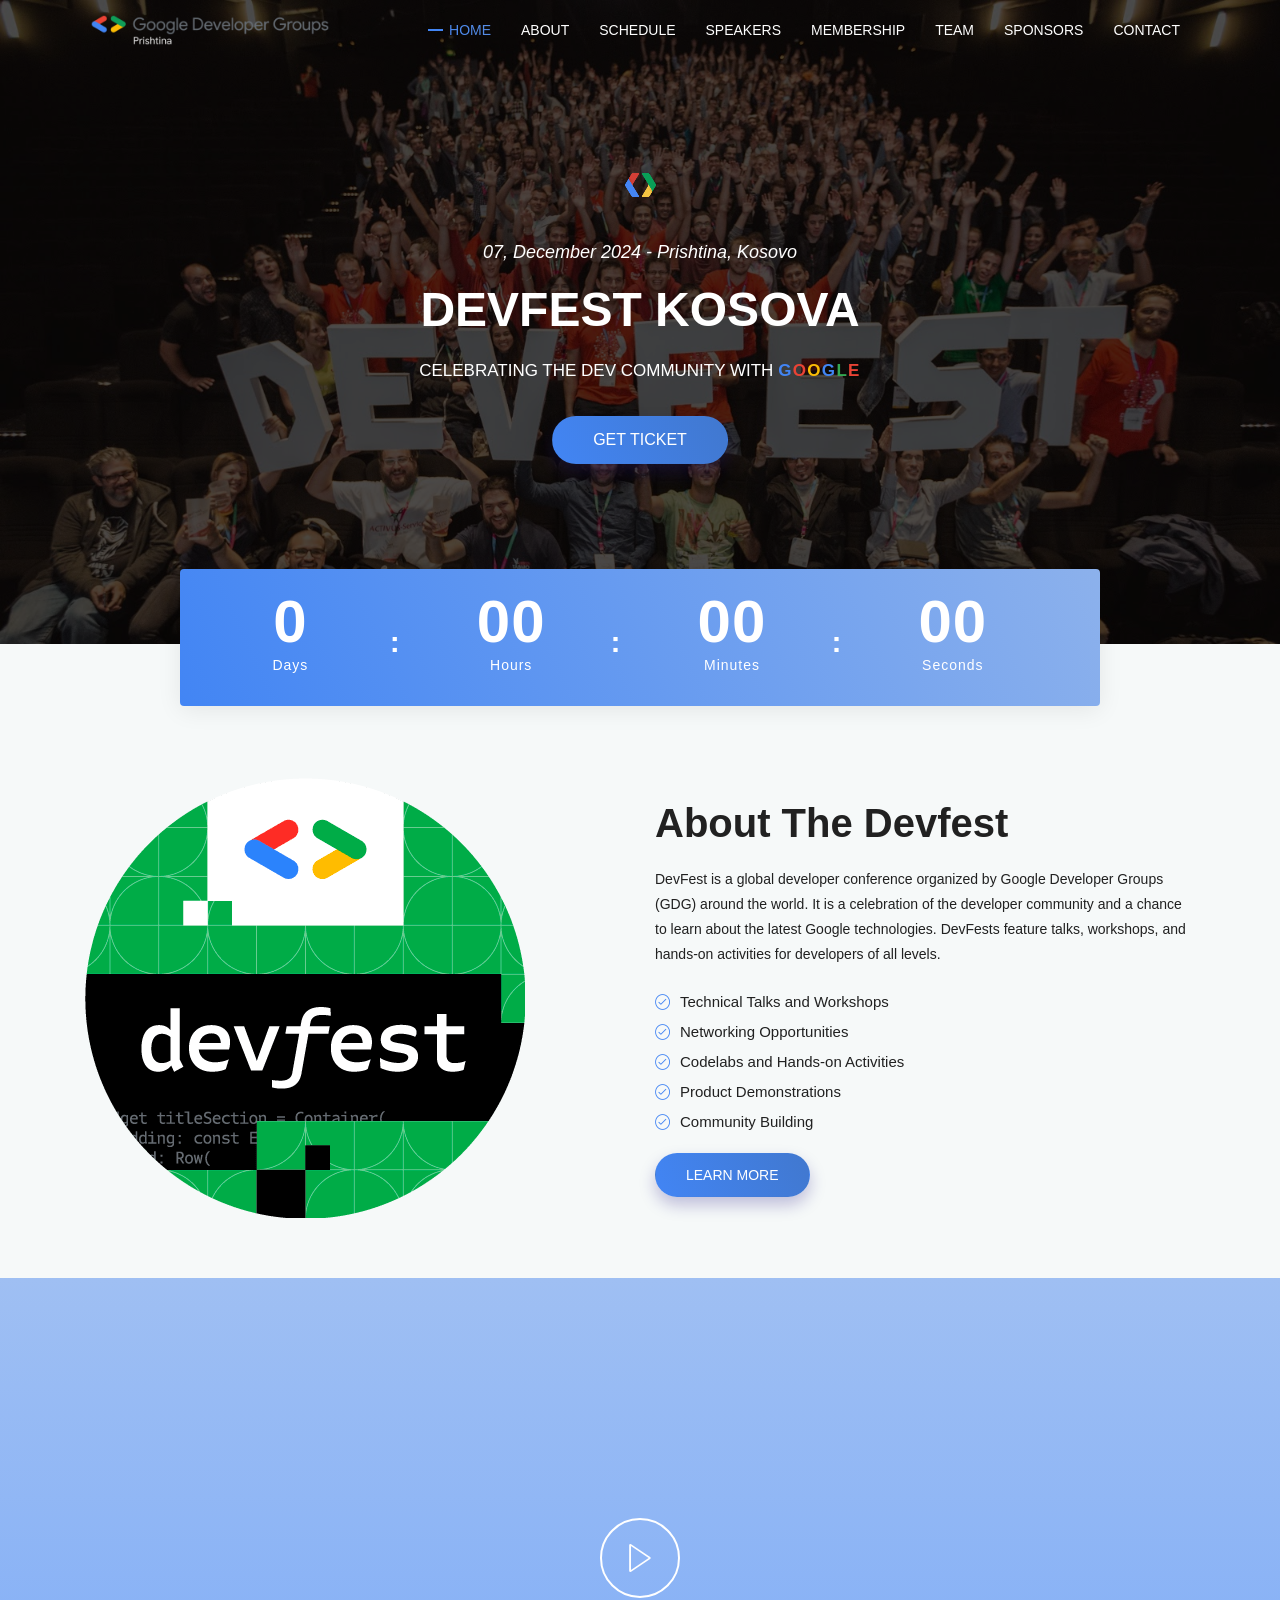
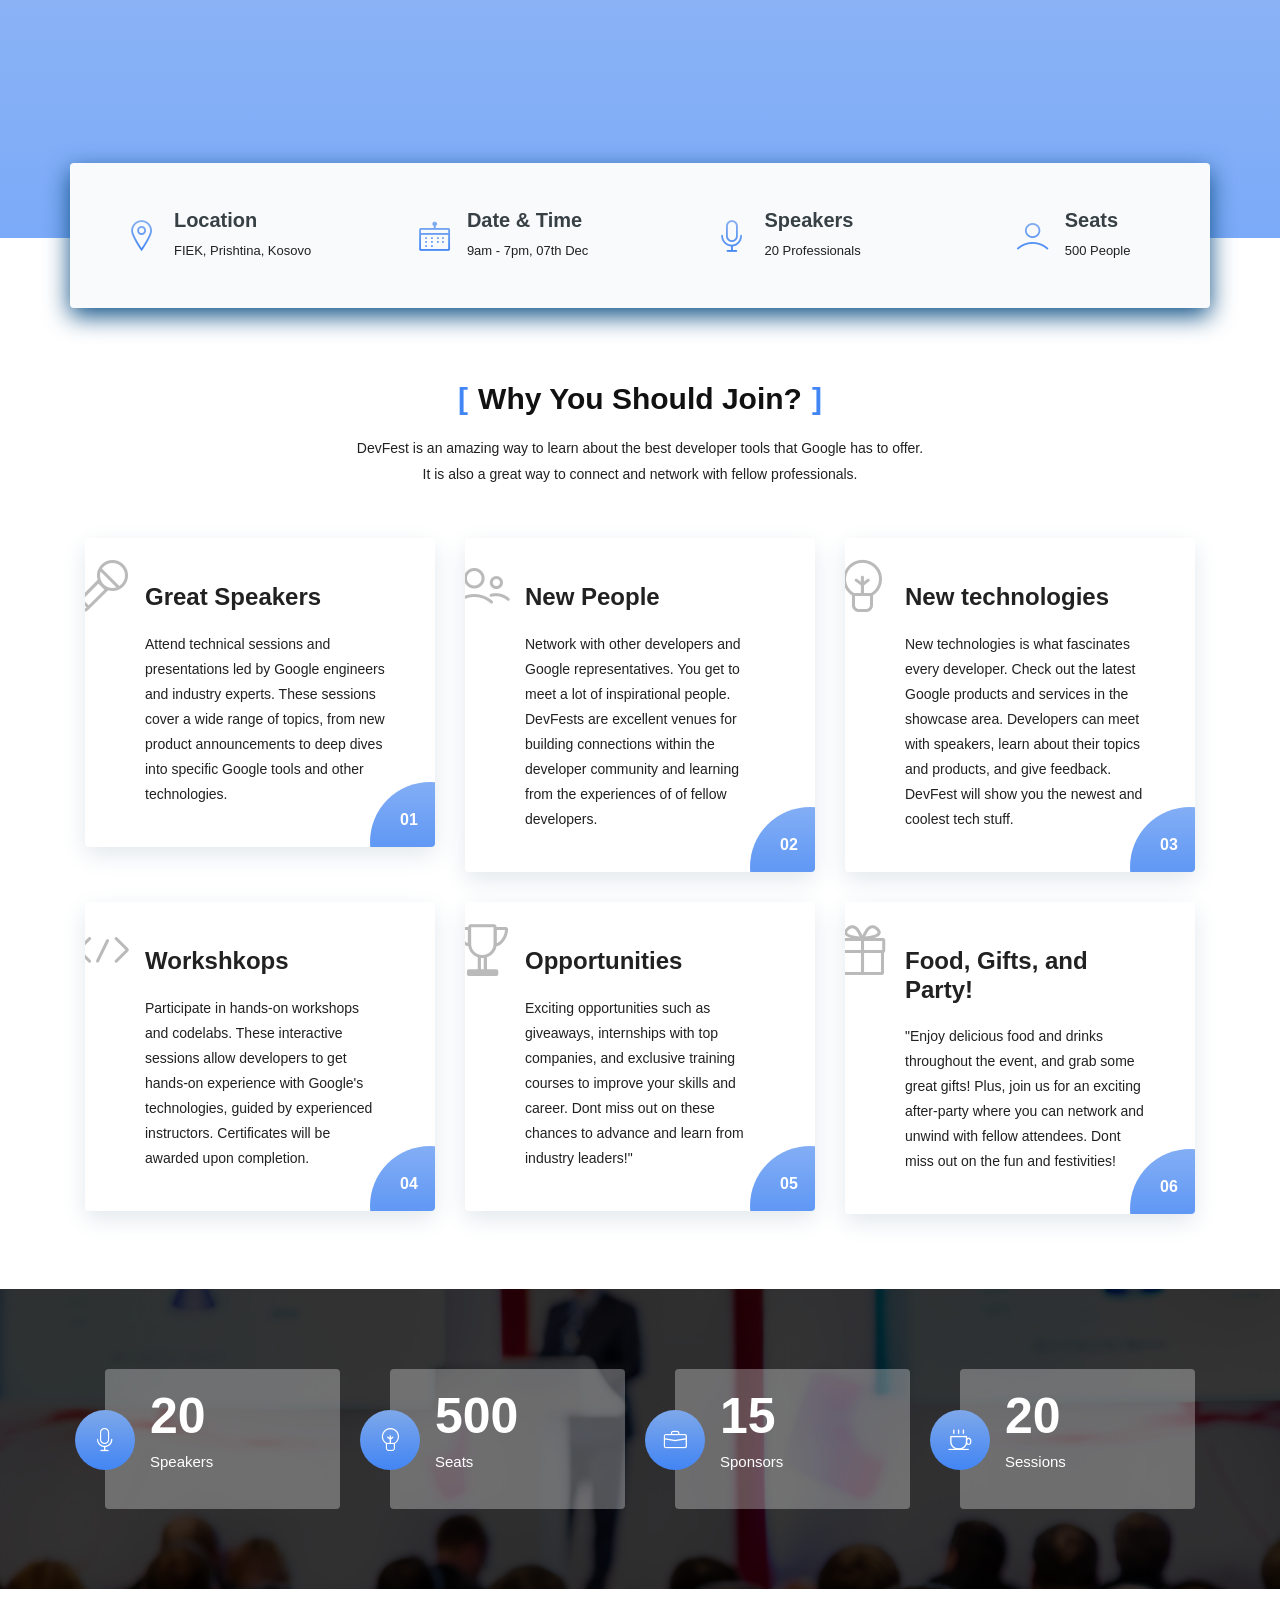
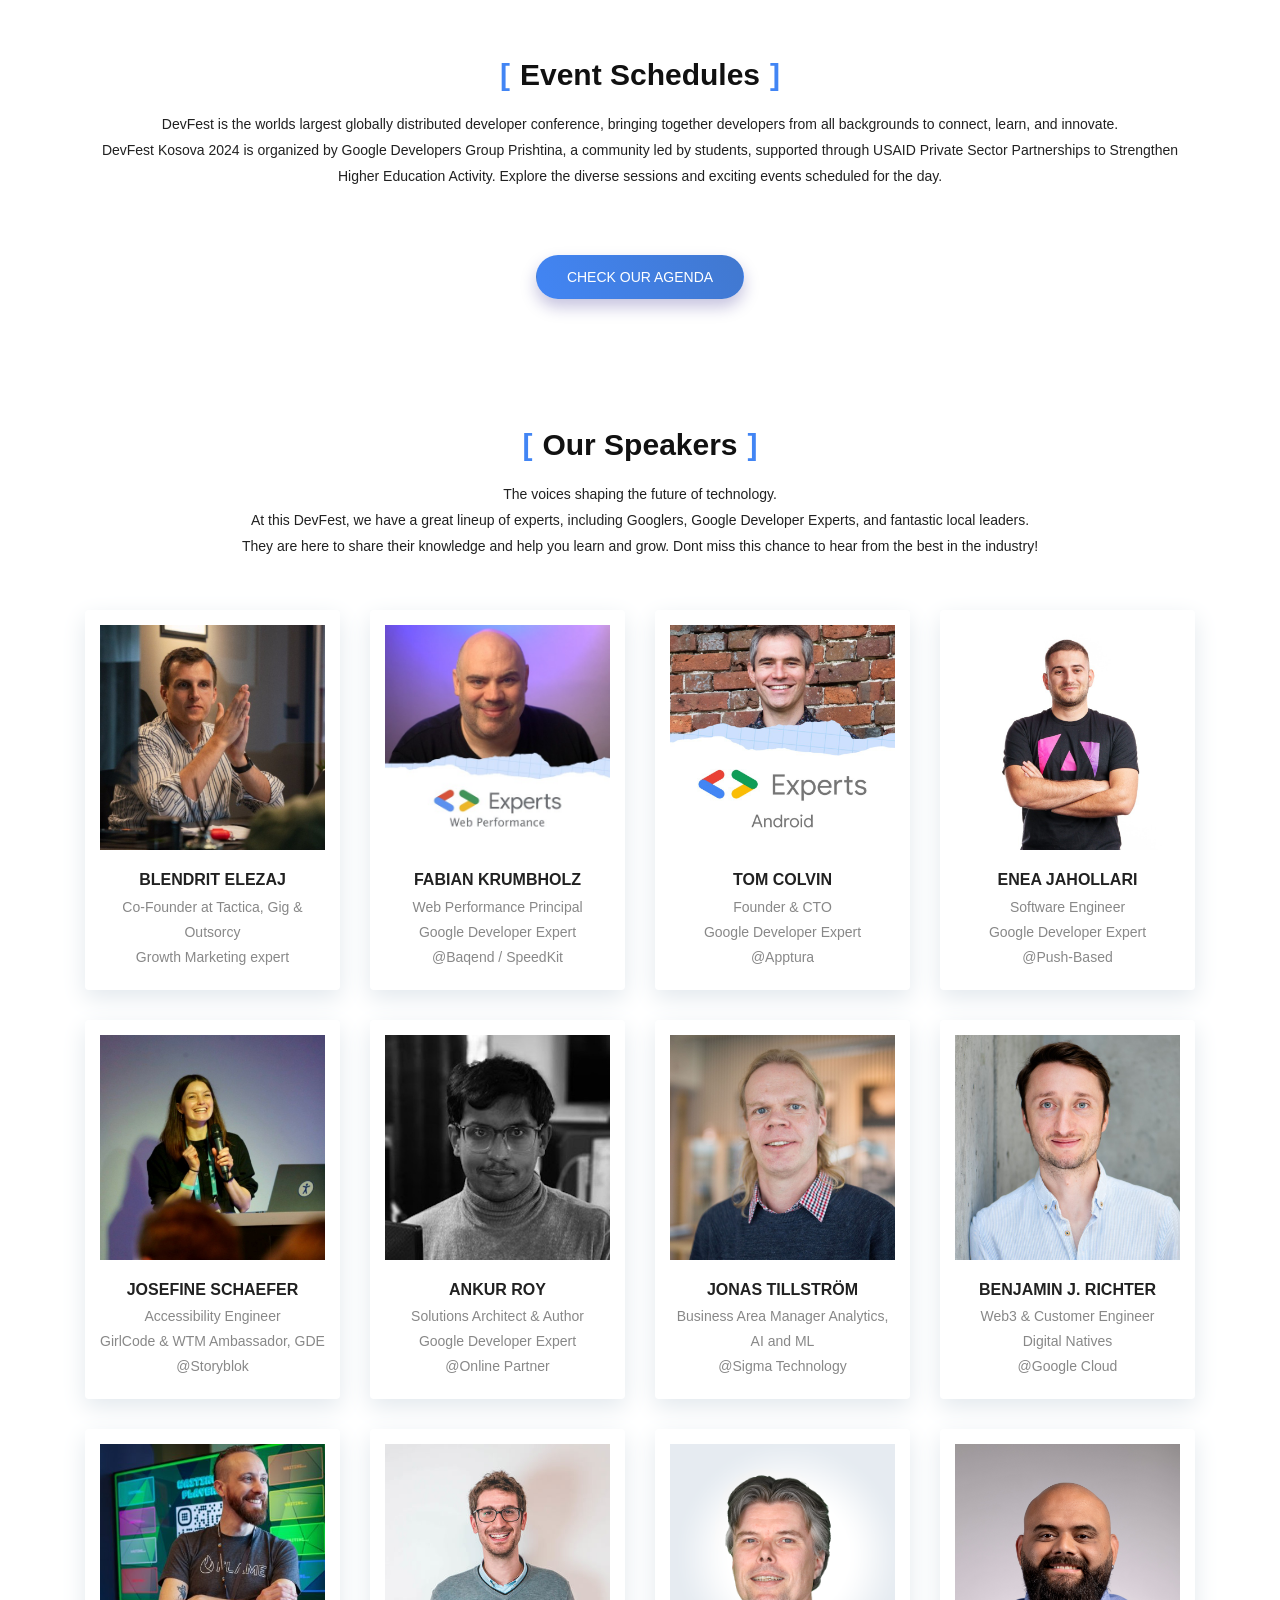
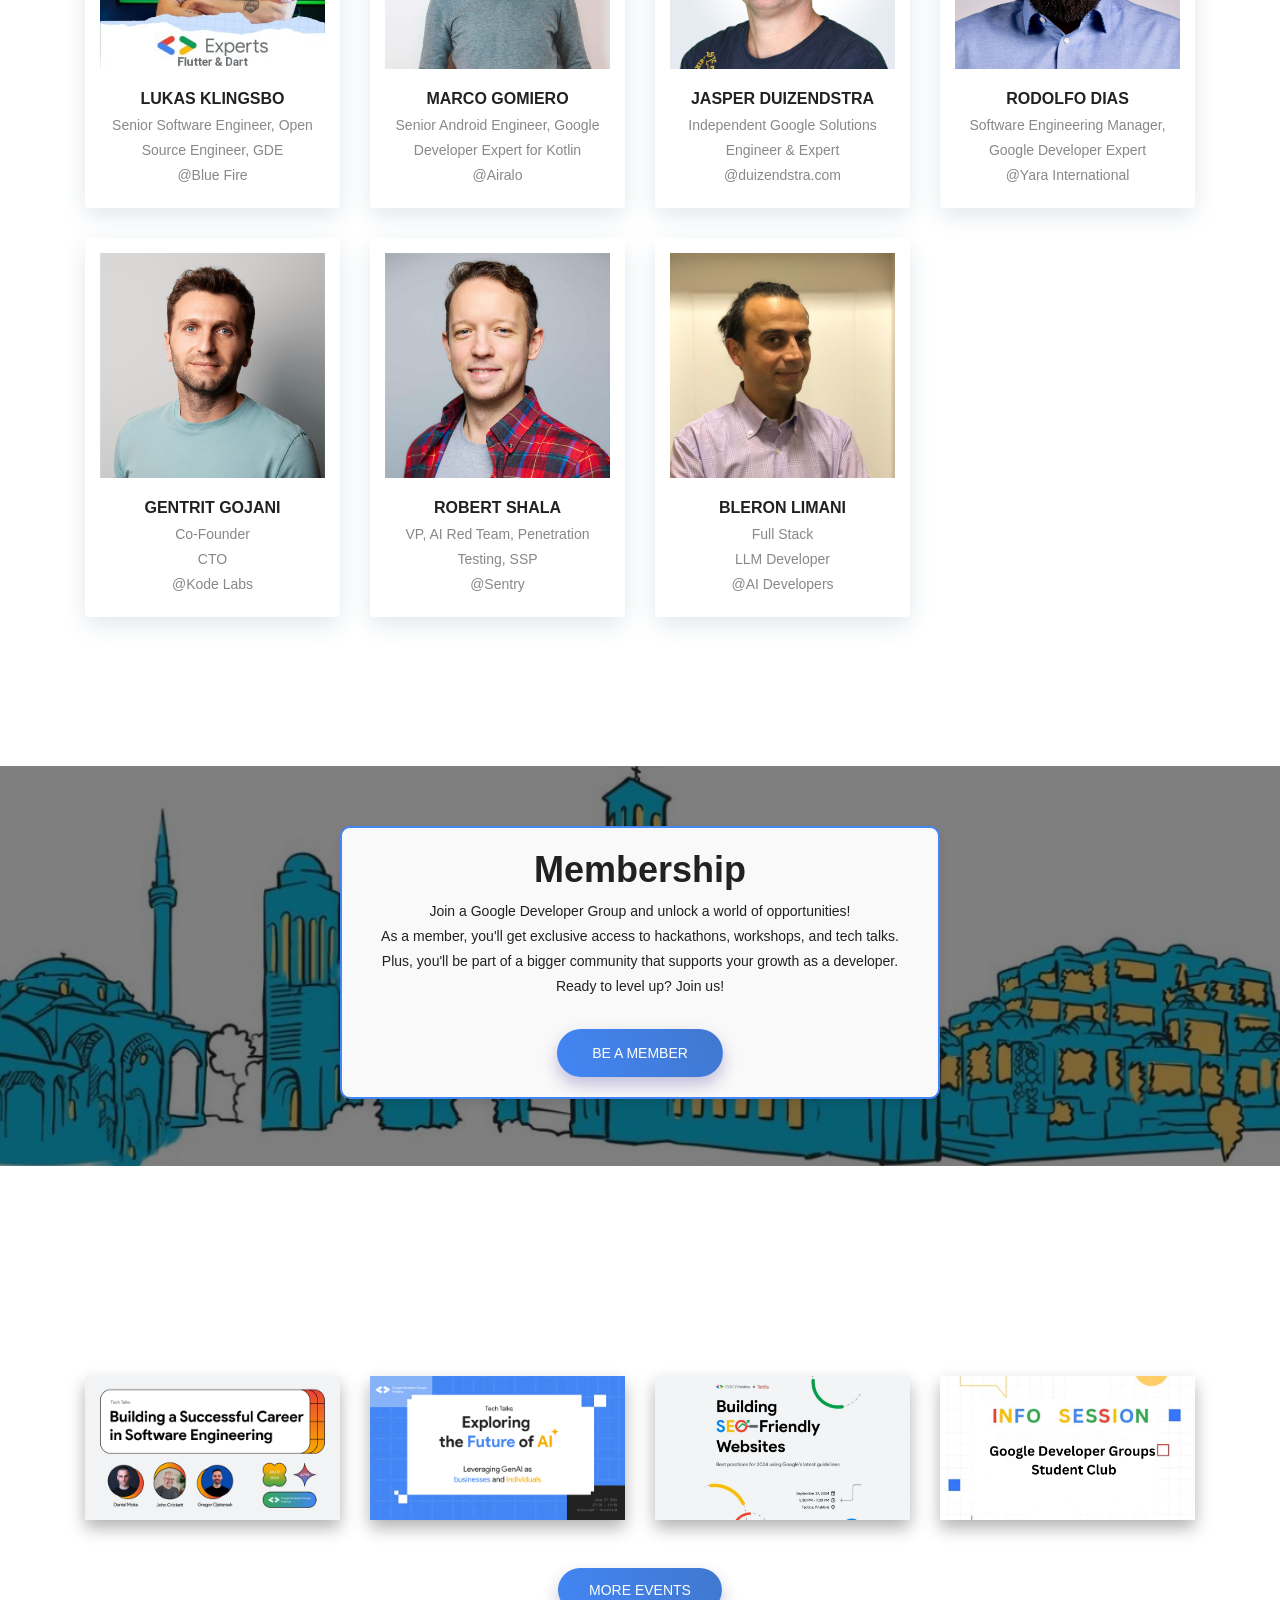
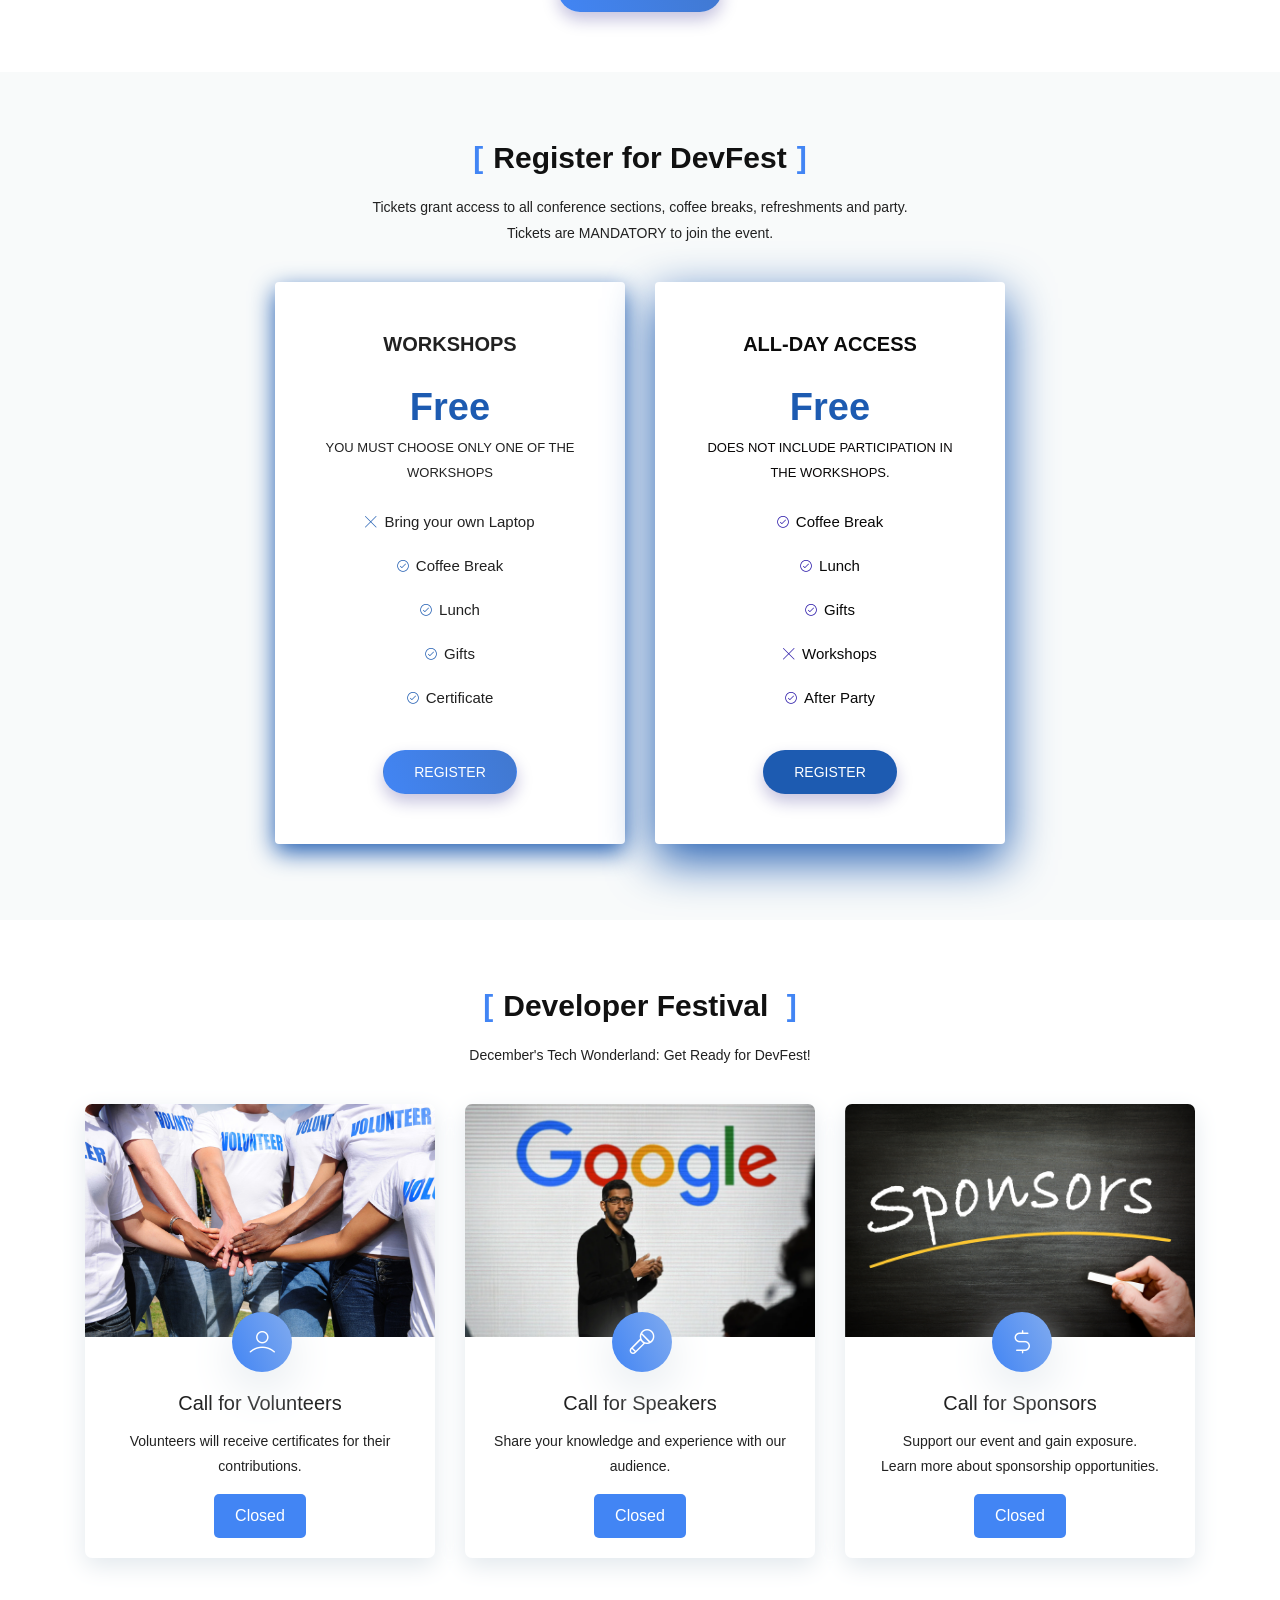
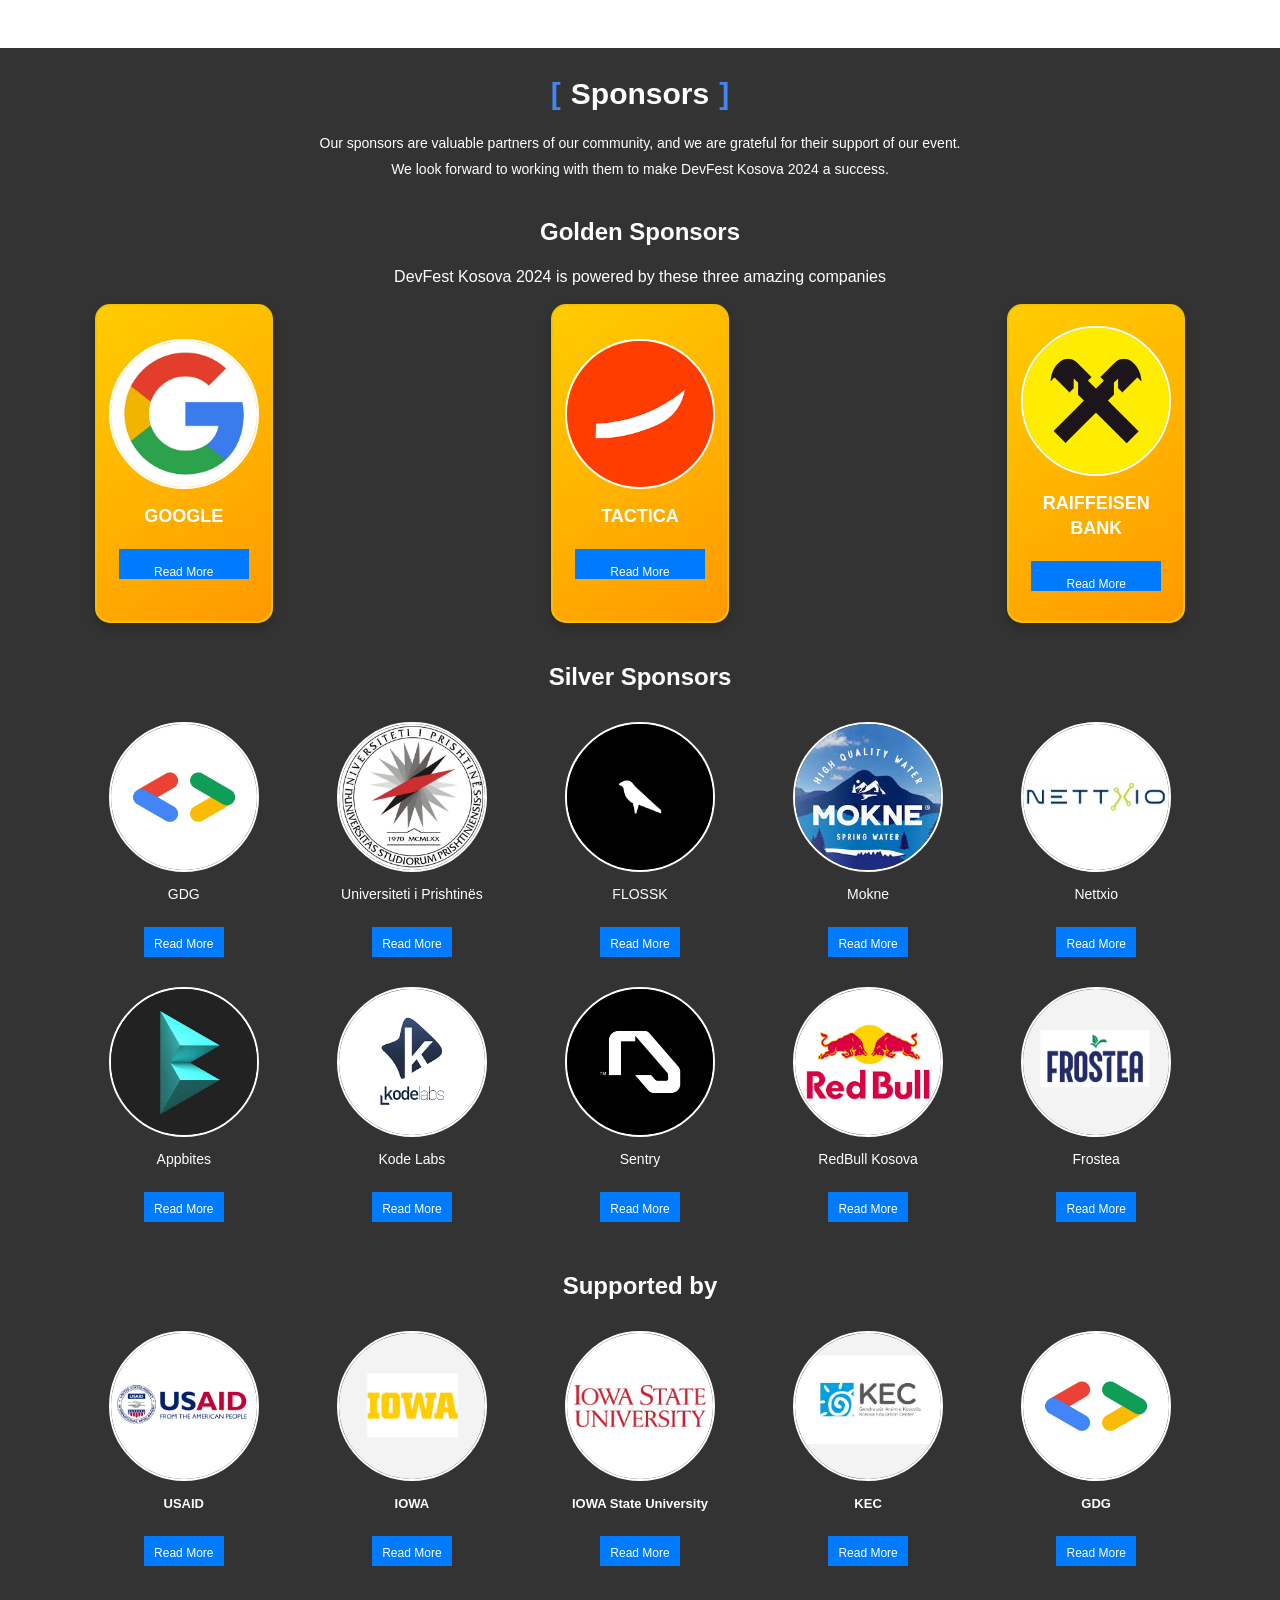
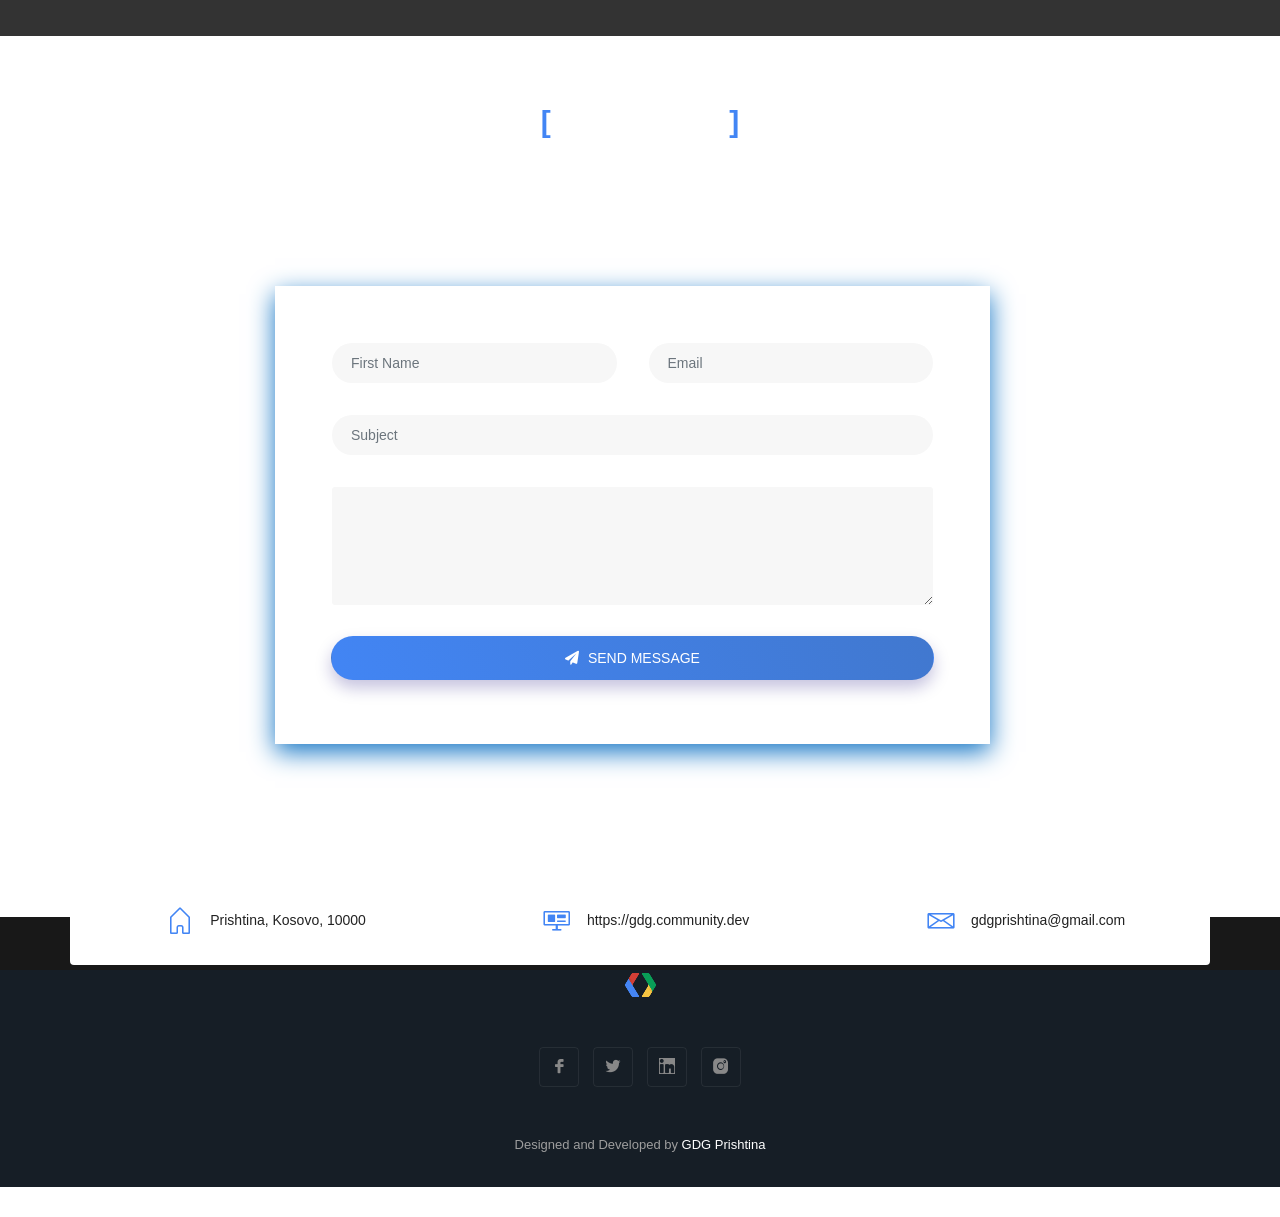
==== index.html @ 972eaf6f "updated" ====
<!DOCTYPE html>
<html lang="en">
  <head>  <!-- Required meta tags -->
    <meta charset="utf-8">
    <meta name="viewport" content="width=device-width, initial-scale=1, shrink-to-fit=no">

    <!-- Title Tag with Keywords -->
    <title> DevFest Kosova 2024 | Tech Event in Prishtina, Kosovo</title>
    
    <!-- Meta Description with Keywords -->
    <meta name="description" content="Join us at DevFest Kosova 2024, the premier tech event in Prishtina, Kosovo, showcasing the latest in technology and innovation.">
    
    <!-- Meta Keywords -->
    <meta name="keywords" content="DevFest, Kosova, Kosovo, Prishtina, Pristina, GDG, Google Developer Groups, Tech Event, Google Developers, Technology">
    
    <!-- Favicon -->
    <link rel="icon" href="assets/img/logo2.png" type="image/x-icon"> <!-- Path to your favicon -->
    
    <!-- Open Graph meta tags -->
    <meta property="og:title" content="DevFest Kosova 2024">
    <meta property="og:description" content="Join us at DevFest Kosova 2024 for an exciting event featuring the latest in tech and innovation in Prishtina, Kosovo.">
    <meta property="og:image" content="https://devfestkosova.netlify.app/assets/img/logo/logo.png">
    <meta property="og:url" content="https://devfestkosova.netlify.app/">
    <meta property="og:type" content="website">

    <!-- Bootstrap CSS -->
    <link rel="stylesheet" type="text/css" href="assets/css/bootstrap.min.css">
    <!-- Icon -->
    <link rel="stylesheet" type="text/css" href="assets/fonts/line-icons.css">
    <!-- Nivo Lightbox -->
    <link rel="stylesheet" type="text/css" href="assets/css/nivo-lightbox.css">
    <!-- Animate -->
    <link rel="stylesheet" type="text/css" href="assets/css/animate.css">
    <!-- Main Style -->
    <link rel="stylesheet" type="text/css" href="assets/css/main.css">
    <!-- Responsive Style -->
    <link rel="stylesheet" type="text/css" href="assets/css/responsive.css">
    <link rel="stylesheet" href="https://cdnjs.cloudflare.com/ajax/libs/font-awesome/6.0.0-beta3/css/all.min.css">


    <!-- JSON-LD Structured Data -->
    <script type="application/ld+json">
      {
        "@context": "https://schema.org",
        "@type": "Organization",
        "name": "DevFest Kosova",
        "logo": "https://devfestkosova.netlify.app/assets/img/logo/logo.png",
        "url": "https://devfestkosova.netlify.app/",
        "sameAs": [
          "https://www.facebook.com/gdgprishtina/",
          "https://x.com/GooglePrishtina",
          "https://www.linkedin.com/company/102930832/admin/dashboard/"
        ]
      }
    </script>

    <!-- Google Site Verification -->
    <meta name="google-site-verification" content="fIvnSjZzE-GkM2BIwqmqzrmXjIWS1SOddweZLvRcsRc" />

  </head>
  <body>

    <!-- Header Area wrapper Starts -->
    <header id="header-wrap">
      <!-- Navbar Start -->
      <nav class="navbar navbar-expand-lg bg-inverse fixed-top scrolling-navbar">
        <div class="container">
          <!-- Brand and toggle get grouped for better mobile display -->
          <a href="index.html" class="navbar-brand"><img src="assets/img/logo7.png" alt=""></a>       
          <button class="navbar-toggler" type="button" data-toggle="collapse" data-target="#navbarCollapse" aria-controls="navbarCollapse" aria-expanded="false" aria-label="Toggle navigation">
            <i class="lni-menu"></i>
          </button>
          <div class="collapse navbar-collapse" id="navbarCollapse">
            <ul class="navbar-nav mr-auto w-100 justify-content-end">
              <li class="nav-item active">
                <a class="nav-link" href="#header-wrap">
                  Home
                </a>
              </li>
              <li class="nav-item">
                <a class="nav-link" href="#about">
                  About
                </a>
              </li>
              <li class="nav-item">
                <a class="nav-link" href="#schedules">
                  Schedule
                </a>
              </li>
              <li class="nav-item">
                <a class="nav-link" href="#team">
                  Speakers
                </a>
              </li>
              <li class="nav-item">
                <a class="nav-link" href="#gallery">
                  Membership
                </a>
              </li>
              <li class="nav-item">
                <a class="nav-link" href="team.html" target="_blank">
                  Team
                </a>
              </li>
              <li class="nav-item">
                <a class="nav-link" href="#sponsors">
                  Sponsors
                </a>
              </li>
              <li class="nav-item">
                <a class="nav-link" href="#google-map-area">
                  Contact
                </a>
              </li>
            </ul>
          </div>
        </div>
      </nav>
      <!-- Navbar End -->

      <!-- Hero Area Start -->
      <div id="hero-area" class="hero-area-bg">
        <div class="overlay"></div>
        <div class="container">
          <div class="row justify-content-center">
            <div class="col-lg-9 col-sm-12">
              <div class="contents text-center">
                <div class="icon">
                       <!-- <i class="lni-mic"></i>   -->
                       <img src="assets/img/logo2.png" alt="Logo" />


                </div>
                <p class="banner-info">07, December 2024 - Prishtina, Kosovo</p>
                <h2 class="head-title">DEVFEST KOSOVA</h2>
                <p class="banner-desc">
                  CELEBRATING THE DEV COMMUNITY WITH <span class="colored-letter g">G</span>
                  <span class="colored-letter o1">o</span>
                  <span class="colored-letter o2">o</span>
                  <span class="colored-letter g2">g</span>
                  <span class="colored-letter l">l</span>
                  <span class="colored-letter e">e</span> </p>
                <div class="banner-btn">
                  <a href="https://gdg.community.dev/events/details/google-gdg-prishtina-presents-devfest-kosova/" class="btn btn-common">Get Ticket</a>
                </div>
              </div>
            </div>
          </div>
        </div>
      </div>
      <!-- Hero Area End -->

    </header>
    <!-- Header Area wrapper End -->

    <!-- Count Bar Start -->
    <section id="count">
      <div class="container">
        <div class="row justify-content-center">
          <div class="col-10">
            <div class="count-wrapper text-center">
              <div class="time-countdown wow fadeInUp" data-wow-delay="0.2s">
                <div id="clock" class="time-count"></div>
              </div>
            </div>
          </div>
        </div>
      </div>
    </section>
    <!-- Count Bar End -->

    <!-- About Section Start -->
    <section id="about" class="section-padding">
      <div class="container">
        <div class="row">
          <div class="col-lg-6 col-md-12 col-xs-12">
            <div class="img-thumb">
              <img class="img-fluid" src="assets/img/image4.webp" alt="">
            </div>
          </div>
          <div class="col-lg-6 col-md-12 col-xs-12">
            <div class="about-content">
              <div>
                <div class="about-text">  
                  <h2>About The Devfest</h2>
                  <p> DevFest is a global developer conference organized by Google Developer Groups (GDG) around the world. It is a celebration of the developer community and a chance to learn about the latest Google technologies. 
                    DevFests feature talks, workshops, and hands-on activities for developers of all levels.</p>
                </div>
                <ul class="stylish-list mb-3">
                  <li><i class="lni-check-mark-circle"></i>Technical Talks and Workshops</li>
                  <li><i class="lni-check-mark-circle"></i>Networking Opportunities</li>
                  <li><i class="lni-check-mark-circle"></i>Codelabs and Hands-on Activities</li>
                  <li><i class="lni-check-mark-circle"></i>Product Demonstrations</li>
                  <li><i class="lni-check-mark-circle"></i>Community Building</li>
                </ul>
                <a class="btn btn-common" href="https://developers.google.com/community/devfest">Learn More</a>
              </div>
            </div>
          </div>
        </div>
      </div>
    </section>
    <!-- About Section End -->

    <!-- Video Section Start -->
    <div class="ready-to-play">
      <video id="bgvid" class="stop" loop>
        <source src="assets/video/devfest.mp4" type="video/mp4">
      </video>
      <div id="polina" class="video-text">
        <div class="tb-t">
            <div class="tb-c">
              <div class="polina"><button><i class='lni-play'></i></button></div>
            </div>
        </div>
      </div>
    </div>
    <!-- Video Section End -->

    <!-- Information Bar Start -->
    <section id="information-bar">
      <div class="container">
        <div class="row inforation-wrapper">
          <div class="col-lg-3 col-md-6 col-xs-12">
            <ul>
              <li>
                <i class="lni-map-marker"></i>
              </li>
              <li><span><b>Location</b> FIEK, Prishtina, Kosovo</span></li>
            </ul>
          </div>
          <div class="col-lg-3 col-md-6 col-xs-12">
            <ul>
              <li>
                <i class="lni-calendar"></i>
              </li>
              <li><span><b>Date & Time</b> 9am - 7pm, 07th Dec</span></li>
            </ul>
          </div>
          <div class="col-lg-3 col-md-6 col-xs-12">
            <ul>
              <li>
                <i class="lni-mic"></i>
              </li>
              <li><span><b>Speakers</b> 20 Professionals</span></li>
            </ul>
          </div>
          <div class="col-lg-3 col-md-6 col-xs-12">
            <ul>
              <li>
                <i class="lni-user"></i>
              </li>
              <li><span><b>Seats</b> 500 People</span></li>
            </ul>
          </div>
        </div>
      </div>
    </section>
    <!-- Information Bar End -->

     <!-- intro Section Start -->
    <section id="intro" class="intro section-padding">
      <div class="container">
        <div class="row">
          <div class="col-12">
            <div class="section-title-header text-center">
              <h2 class="section-title wow fadeInUp" data-wow-delay="0.2s">Why You Should Join?</h2>
              <p class="wow fadeInDown" data-wow-delay="0.2s"> DevFest is an amazing way to learn about
                 the best developer tools that Google has to offer. 
                <br> It is also a great way to connect and network with fellow professionals.</p>
            </div>
          </div>
        </div>
        <div class="row intro-wrapper">
          <div class="col-lg-4 col-md-6 col-xs-12">
            <div class="single-intro-text mb-70">
               <i class="lni-microphone"></i>
               <h3>Great Speakers</h3>
               <p>
                Attend technical sessions and presentations led by Google engineers and industry experts. 
                These sessions cover a wide range of topics, from new product announcements to deep dives into specific Google tools and other technologies.
               </p>
               <span class="count-number">01</span>
            </div>
          </div>
          <div class="col-lg-4 col-md-6 col-xs-12">
            <div class="single-intro-text">
               <i class="lni-users"></i>
               <h3 class="ts-title">New People</h3>
               <p>
                Network with other developers and Google representatives. You get to meet a lot of inspirational people.
                DevFests are excellent venues for building connections within the developer community and learning from the experiences of  of fellow developers.
               </p>
               <span class="count-number">02</span>
            </div>
            <div class="border-shap left"></div>
          </div>
          <div class="col-lg-4 col-md-6 col-xs-12">
            <div class="single-intro-text mb-70">
               <i class="lni-bulb"></i>
               <h3>New technologies</h3>
               <p>
                New technologies is what fascinates every developer. Check out the latest Google products and services in the showcase area. 
                Developers can meet with speakers, learn about their topics and products, and give feedback. DevFest will show you the newest and coolest tech stuff.


               </p>
               <span class="count-number">03</span>
            </div>
          </div>
          <div class="col-lg-4 col-md-6 col-xs-12">
            <div class="single-intro-text mb-70">
               <i class="lni-code"></i>
               <h3>Workshkops 
          
               </h3>
               <p>
                Participate in hands-on workshops and codelabs. 
                These interactive sessions allow developers to get hands-on experience with Google's technologies, 
                guided by experienced instructors. Certificates will be awarded upon completion.              </p>
               <span class="count-number">04</span>
            </div>
          </div>
          <div class="col-lg-4 col-md-6 col-xs-12">
            <div class="single-intro-text mb-70">
               <i class="lni-cup"></i>
               <h3>Opportunities</h3>
               <p>
                Exciting opportunities such as giveaways, internships with top companies, and exclusive training courses to improve your skills and career. 
                Dont miss out on these chances to advance and learn from industry leaders!"
               </p>
               <span class="count-number">05</span>
            </div>
          </div>
          <div class="col-lg-4 col-md-6 col-xs-12">
            <div class="single-intro-text mb-70">
               <i class="lni-gift"></i>
               <h3>Food, Gifts, and Party!</h3>
               <p>
                "Enjoy delicious food and drinks throughout the event, and grab some great gifts! 
                Plus, join us for an exciting after-party where you can network and unwind with fellow attendees. Dont miss out on the fun and festivities!
               </p>
               <span class="count-number">06</span>
            </div>
          </div>
        </div>
      </div>
    </section>
    <!-- intro Section End -->
  
    <!-- Counter Area Start-->
    <section class="counter-section section-padding">
      <div class="container">
        <div class="row">
          <!-- Counter Item -->
          <div class="col-lg-3 col-md-6 col-xs-12 work-counter-widget">
            <div class="counter">
              <div class="icon">
                <i class="lni-mic"></i>
              </div>
              <div class="counter-content">
                <div class="counterUp">20</div>
                <p>Speakers</p>
              </div>
            </div>
          </div>
          <!-- Counter Item -->
          <div class="col-lg-3 col-md-6 col-xs-12 work-counter-widget">
            <div class="counter">
              <div class="icon">
                <i class="lni-bulb"></i>
              </div>
              <div class="counter-content">
                <div class="counterUp">500</div>
                <p>Seats</p>
              </div>
            </div>
          </div>
          <!-- Counter Item -->
          <div class="col-lg-3 col-md-6 col-xs-12 work-counter-widget">
            <div class="counter">
              <div class="icon">
                <i class="lni-briefcase"></i>
              </div>
              <div class="counter-content">
                <div class="counterUp">15</div>
                <p>Sponsors</p>
              </div>
            </div>
          </div>
          <!-- Counter Item -->
          <div class="col-lg-3 col-md-6 col-xs-12 work-counter-widget">
            <div class="counter">
              <div class="icon">
                <i class="lni-coffee-cup"></i>
              </div>
              <div class="counter-content">
                <div class="counterUp">20</div>
                <p>Sessions</p>
              </div>
            </div>
          </div>
        </div>
      </div>
    </section>
    <!-- Counter Area End-->

    <!-- Schedule Section Start -->
    <section id="schedules" class="schedule section-padding">
      
      <div class="container">
        <div class="row">
          <div class="col-12">
            <div class="section-title-header text-center">
              <h2 class="section-title wow fadeInUp" data-wow-delay="0.2s">Event Schedules</h2>
              <p class="wow fadeInDown" data-wow-delay="0.2s">DevFest is the worlds largest globally distributed developer conference, bringing together developers from all backgrounds to connect, learn, and innovate. 
                 <br> DevFest Kosova 2024 is organized by Google Developers Group Prishtina, a community led by students, supported through USAID Private Sector Partnerships to Strengthen Higher Education Activity.
                 Explore the diverse sessions and exciting events scheduled for the day.</p>
            </div>
          </div>
        </div>
        <a href="schedule.html" class="btn btn-common mt-30 wow fadeInUp" data-wow-delay="0.3s">Check our Agenda</a>

      </div>
    </section>
    <!-- Schedule Section End -->

    <!-- Team Section Start -->
    <section id="team" class="section-padding text-center">
      <div class="container">
        <div class="row">
          <div class="col-12">
            <div class="section-title-header text-center">
              <h2 class="section-title wow fadeInUp" data-wow-delay="0.2s">Our Speakers</h2>
              <p class="wow fadeInDown" data-wow-delay="0.2s">The voices shaping the future of technology.

                <br>
                At this DevFest, we have a great lineup of experts, including Googlers, Google Developer Experts, and fantastic local leaders.
                  <br>They are here to share their knowledge and help you learn and grow. 
                 Dont miss this chance to hear from the best in the industry!</p>
            </div>
          </div>
        </div>
        <div class="row justify-content-bt">
          
            <div class="col-lg-3 col-md-6 col-xs-12">
              <!-- Team Item Starts -->
              <div class="team-item wow fadeInUp" data-wow-delay="1.0s">
                <div class="team-img">
                  <img class="img-fluid" src="assets/img/speaker/blendrit.jpeg" alt="" >
                  <div class="team-overlay">
                    <div class="social-links">
                      <a href="https://www.linkedin.com/in/blendritelezaj/" target="_blank"><i class="fab fa-linkedin"></i></a>
                      <a href="" target="_blank"><i class="fab fa-google"></i></a>
                      
                  </div>
                  </div>
                </div>
                <div class="info-text">
                  <h3><a href="#">
                    Blendrit Elezaj</a></h3>
                  <p>Co-Founder at Tactica, Gig & Outsorcy <br> Growth Marketing expert</p>
                </div>
              </div>
        
            <!-- Team Item Ends -->
          </div>
          <div class="col-lg-3 col-md-6 col-xs-12">
            <!-- Team Item Starts -->
            <div class="team-item wow fadeInUp" data-wow-delay="0.4s">
              <div class="team-img">
                <img class="img-fluid" src="assets/img/speaker/2.jfif" alt="">
                <div class="team-overlay">
                    <div class="social-links">
                      <a href="https://www.linkedin.com/in/fabian-krumbholz/" target="_blank"><i class="fab fa-linkedin"></i></a>
                      <a href="https://sessionize.com/fabkru" target="_blank"><i class="fab fa-google"></i></a>
                      
                  </div>
                </div>
              </div>
              <div class="info-text">
                <h3><a href="#">Fabian Krumbholz</a></h3>
                <p>Web Performance Principal <br> Google Developer Expert <br> @Baqend / SpeedKit </p>
              </div>
            </div>
            <!-- Team Item Ends -->
          </div>

          <div class="col-lg-3 col-md-6 col-xs-12">
            <!-- Team Item Starts -->
            <div class="team-item wow fadeInUp" data-wow-delay="0.6s">
              <div class="team-img">
                <img class="img-fluid" src="assets/img/speaker/3.jfif" alt="">
                <div class="team-overlay">
                  <div class="social-links">
                    <a href="https://www.linkedin.com/in/tdcolvin/" target="_blank"><i class="fab fa-linkedin"></i></a>
                    <a href="https://sessionize.com/tom-colvin" target="_blank"><i class="fab fa-google"></i></a>
               
                </div>
                </div>
              </div>
              <div class="info-text">
                <h3><a href="#">Tom Colvin</a></h3>
                <p>Founder & CTO <br> Google Developer Expert <br> @Apptura</p>
              </div>
            </div>
            <!-- Team Item Ends -->
          </div>

          <div class="col-lg-3 col-md-6 col-xs-12">
            <!-- Team Item Starts -->
            <div class="team-item wow fadeInUp" data-wow-delay="0.8s">
              <div class="team-img">
                <img class="img-fluid" src="assets/img/speaker/4.jfif" alt="">
                <div class="team-overlay">
                  <div class="social-links">
                    <a href="https://www.linkedin.com/in/eneajahollari/" target="_blank"><i class="fab fa-linkedin"></i></a>
                    <a href="https://developers.google.com/profile/u/enea" target="_blank"><i class="fab fa-google"></i></a>
                    
                </div>
                </div>
              </div>
              <div class="info-text">
                <h3><a href="#">Enea Jahollari</a></h3>
                <p>Software Engineer <br> Google Developer Expert <br> @Push-Based</p>
              </div>
            </div>
            <!-- Team Item Ends -->
          </div>

          <div class="col-lg-3 col-md-6 col-xs-12">
            <!-- Team Item Starts -->
            <div class="team-item wow fadeInUp" data-wow-delay="0.8s">
              <div class="team-img">
                <img class="img-fluid" src="assets/img/speaker/5.jfif" alt="">
                <div class="team-overlay">
                  <div class="social-links">
                    <a href="https://www.linkedin.com/in/j-schaefer/" target="_blank"><i class="fab fa-linkedin"></i></a>
                    <a href="https://developers.google.com/profile/u/jsfnschfr" target="_blank"><i class="fab fa-google"></i></a>
                
                </div>
                </div>
              </div>
              <div class="info-text">
                <h3><a href="#">Josefine Schaefer</a></h3>
                <p>Accessibility Engineer <br> GirlCode & WTM Ambassador, GDE  <br> @Storyblok</p>
              </div>
            </div>
            <!-- Team Item Ends -->
          </div>

          <div class="col-lg-3 col-md-6 col-xs-12">
            <!-- Team Item Starts -->
            <div class="team-item wow fadeInUp" data-wow-delay="0.9s">
              <div class="team-img">
                <img class="img-fluid" src="assets/img/speaker/6.jfif" alt="">
                <div class="team-overlay">
                  <div class="social-links">
                    <a href="https://www.linkedin.com/in/ankurr0y/" target="_blank"><i class="fab fa-linkedin"></i></a>
                    <a href="https://sessionize.com/ankurr0y/" target="_blank"><i class="fab fa-google"></i></a>
                 
                </div>
                </div>
              </div>
              <div class="info-text">
                <h3><a href="#">Ankur Roy</a></h3>
                <p>Solutions Architect & Author <br> Google Developer Expert <br> @Online Partner</p>
              </div>
            </div>
            <!-- Team Item Ends -->
          </div>

          <div class="col-lg-3 col-md-6 col-xs-12">
            <!-- Team Item Starts -->
            <div class="team-item wow fadeInUp" data-wow-delay="1.0s">
              <div class="team-img">
                <img class="img-fluid" src="assets/img/speaker/jonas.png" alt="" >
                <div class="team-overlay">
                  <div class="social-links">
                    <a href="https://www.linkedin.com/in/jonas-tillstrom/" target="_blank"><i class="fab fa-linkedin"></i></a>
                    <a href="https://sigmatechnology.com/companies/sigma-technology-insight-solutions/" target="_blank"><i class="fab fa-google"></i></a>
                    
                </div>
                </div>
              </div>
              <div class="info-text">
                <h3><a href="#">
                  Jonas Tillström</a></h3>
                <p>Business Area Manager Analytics, AI and ML <br> @Sigma Technology </p>
              </div>
            </div>
            <!-- Team Item Ends -->
          </div>

          <div class="col-lg-3 col-md-6 col-xs-12">
            <!-- Team Item Starts -->
            <div class="team-item wow fadeInUp" data-wow-delay="1.1s">
              <div class="team-img">
                <img class="img-fluid" src="assets/img/speaker/Benjamin.jpeg" alt="">
                <div class="team-overlay">
                  <div class="social-links">
                    <a href="https://www.linkedin.com/in/webquake/" target="_blank"><i class="fab fa-linkedin"></i></a>
                    <a href="https://www.eventible.com/speakers/profile/benjaminj-richter-6013" target="_blank"><i class="fab fa-google"></i></a>
                    
                </div>
                </div>
              </div>
              <div class="info-text">
                <h3><a href="#">Benjamin J. Richter </a></h3>
                <p>Web3 & Customer Engineer <br> Digital Natives <br> 
                  @Google Cloud</p>
              </div>
            </div>
            <!-- Team Item Ends -->
          </div>

          <div class="col-lg-3 col-md-6 col-xs-12">
            <!-- Team Item Starts -->
            <div class="team-item wow fadeInUp" data-wow-delay="1.0s">
              <div class="team-img">
                <img class="img-fluid" src="assets/img/speaker/lukas.jpg" alt="" >
                <div class="team-overlay">
                  <div class="social-links">
                    <a href="https://www.linkedin.com/in/spydon/" target="_blank"><i class="fab fa-linkedin"></i></a>
                    <a href="https://sessionize.com/spydon/" target="_blank"><i class="fab fa-google"></i></a>
                    
                </div>
                </div>
              </div>
              <div class="info-text">
                <h3><a href="#">
                  Lukas Klingsbo</a></h3>
                <p>Senior Software Engineer, Open Source Engineer, GDE <br> @Blue Fire</p>
              </div>
            </div>
            <!-- Team Item Ends -->
          </div>
          <div class="col-lg-3 col-md-6 col-xs-12">
            <!-- Team Item Starts -->
            <div class="team-item wow fadeInUp" data-wow-delay="1.0s">
              <div class="team-img">
                <img class="img-fluid" src="assets/img/speaker/marco.jpg" alt="" >
                <div class="team-overlay">
                  <div class="social-links">
                    <a href="https://www.linkedin.com/in/marco-gomiero/" target="_blank"><i class="fab fa-linkedin"></i></a>
                    <a href="https://sessionize.com/marco-gomiero" target="_blank"><i class="fab fa-google"></i></a>
                    
                </div>
                </div>
              </div>
              <div class="info-text">
                <h3><a href="#">
                  Marco Gomiero</a></h3>
                <p>Senior Android Engineer, Google Developer Expert for Kotlin <br>  @Airalo </p>
              </div>
            </div>
            <!-- Team Item Ends -->
          </div>
          <div class="col-lg-3 col-md-6 col-xs-12">
            <!-- Team Item Starts -->
            <div class="team-item wow fadeInUp" data-wow-delay="1.0s">
              <div class="team-img">
                <img class="img-fluid" src="assets/img/speaker/jasper.png" alt="" >
                <div class="team-overlay">
                  <div class="social-links">
                    <a href="https://www.linkedin.com/in/duizendstra/" target="_blank"><i class="fab fa-linkedin"></i></a>
                    <a href="https://duizendstra.com/" target="_blank"><i class="fab fa-google"></i></a>
                    
                </div>
                </div>
              </div>
              <div class="info-text">
                <h3><a href="#">
                  Jasper Duizendstra</a></h3>
                <p> Independent Google Solutions Engineer & Expert <br> @duizendstra.com </p>
              </div>
            </div>
            <!-- Team Item Ends -->
          </div>

          <div class="col-lg-3 col-md-6 col-xs-12">
            <!-- Team Item Starts -->
            <div class="team-item wow fadeInUp" data-wow-delay="1.0s">
              <div class="team-img">
                <img class="img-fluid" src="assets/img/speaker/rd-photo.jpg" alt="" >
                <div class="team-overlay">
                  <div class="social-links">
                    <a href="https://www.linkedin.com/in/rmdias29/" target="_blank"><i class="fab fa-linkedin"></i></a>
                    <a href="https://sessionize.com/rodolfo-dias/" target="_blank"><i class="fab fa-google"></i></a>
                    
                </div>
                </div>
              </div>
              <div class="info-text">
                <h3><a href="#">
                  Rodolfo Dias</a></h3>
                <p>Software Engineering Manager, Google Developer Expert <br> @Yara International</p>
              </div>
            </div>
            <!-- Team Item Ends -->
          </div>

          <div class="col-lg-3 col-md-6 col-xs-12">
            <!-- Team Item Starts -->
            <div class="team-item wow fadeInUp" data-wow-delay="1.0s">
              <div class="team-img">
                <img class="img-fluid" src="assets/img/speaker/gentrit.jpeg" alt="" >
                <div class="team-overlay">
                  <div class="social-links">
                    <a href="https://www.linkedin.com/in/gentritgojani/" target="_blank"><i class="fab fa-linkedin"></i></a>
                    <a href="" target="_blank"><i class="fab fa-google"></i></a>
                    
                </div>
                </div>
              </div>
              <div class="info-text">
                <h3><a href="#">
                  Gentrit Gojani</a></h3>
                <p>Co-Founder <br> CTO <br> @Kode Labs</p>
              </div>
            </div>
            <!-- Team Item Ends -->
          </div>

        
     

          <div class="col-lg-3 col-md-6 col-xs-12">
            <!-- Team Item Starts -->
            <div class="team-item wow fadeInUp" data-wow-delay="1.0s">
              <div class="team-img">
                <img class="img-fluid" src="assets/img/speaker/robert.jpeg" alt="" >
                <div class="team-overlay">
                  <div class="social-links">
                    <a href="https://www.linkedin.com/in/robert-shala/" target="_blank"><i class="fab fa-linkedin"></i></a>
                    <a href="" target="_blank"><i class="fab fa-google"></i></a>
                    
                </div>
                </div>
              </div>
              <div class="info-text">
                <h3><a href="#">
                  Robert Shala</a></h3>
                <p>VP, AI Red Team, Penetration Testing, SSP <br> @Sentry</p>
              </div>
            </div>
            <!-- Team Item Ends -->
          </div>
          <div class="col-lg-3 col-md-6 col-xs-12">
            <!-- Team Item Starts -->
            <div class="team-item wow fadeInUp" data-wow-delay="1.0s">
              <div class="team-img">
                <img class="img-fluid" src="assets/img/speaker/bleron.jpeg" alt="" >
                <div class="team-overlay">
                  <div class="social-links">
                    <a href="https://www.linkedin.com/in/bleron-limani/" target="_blank"><i class="fab fa-linkedin"></i></a>
                    <a href="" target="_blank"><i class="fab fa-google"></i></a>
                    
                </div>
                </div>
              </div>
              <div class="info-text">
                <h3><a href="#">
                  Bleron Limani</a></h3>
                <p>Full Stack <br> LLM Developer  <br> @AI Developers</p>
              </div>
            </div>
            <!-- Team Item Ends -->
          </div>

        </div>
        <a href="" class="btn btn-common mt-30 wow fadeInUp" data-wow-delay="0.3s"> More speakers to be announce later</a>
      </div>
    </section>
    <!-- Team Section End -->

    <!-- Gallary Section Start -->
    <section id="gallery" class="section-padding" style="background-image: url('assets/img/background/prishtina4.jpg'); background-size: cover; background-position: center; background-repeat: no-repeat; min-height: 400px;">
      <div style="position: absolute; top: 0; left: 0; width: 100%; height: 100%; background-color: rgba(0, 0, 0, 0.5);"></div>

      <div class="container-fluid" style="position: relative; z-index: 1;">
        <div class="contact-block">
          <div class="membership-frame">
            <h2>Membership</h2>
            <p>Join a Google Developer Group and unlock a world of opportunities!
              <br>As a member, you'll get exclusive access to hackathons, workshops, and tech talks.
              <br>Plus, you'll be part of a bigger community that supports your growth as a developer.
              <br>Ready to level up? Join us!
            </p>
            
            <a href="https://gdg.community.dev/gdg-prishtina/" target="_blank" class="btn btn-common btn-lg">Be a Member</a>

          </div>
          

              </div>      </div>
    </section>
    <!-- Gallary Section End -->

    <!-- Event Slides Section Start -->
    <section id="event-up" class="section-padding">
      <div class="container">
        <div class="row">
          <div class="col-12">
            <div class="section-title-header text-center">
              <h2 class="section-title wow fadeInUp" data-wow-delay="0.2s">Other Events</h2>
              <p class="wow fadeInDown" data-wow-delay="0.2s">Explore the highlights of our previous events and get excited about what's coming up next. 
                <br>From memorable moments to upcoming opportunities, stay tuned for more details and join us as we continue to create amazing experiences!
              </p>
            </div>
          </div>
        </div>
        <div class="row">
          <div class="col-lg-3 col-md-6 col-xs-12">
            <div class="event-item">
              <img class="img-fluid" src="assets/img/event/event1.png" alt="">
              <div class="overlay-text">
                <div class="content">
                  <h3>Building a Successful Career in Software Engineering
                  </h3>
                  <a href="https://gdg.community.dev/events/details/google-gdg-prishtina-presents-building-a-successful-career-in-software-engineering/">View details</a>
                </div>
              </div>
            </div>
          </div>
          <div class="col-lg-3 col-md-6 col-xs-12">
            <div class="event-item">
              <img class="img-fluid" src="assets/img/event/event2.png" alt="">
              <div class="overlay-text">
                <div class="content">
                  <h3>Exploring the Future of AI</h3>
                  <a href="https://gdg.community.dev/events/details/google-gdg-prishtina-presents-exploring-the-future-of-ai/">View details</a>
                </div>
              </div>
            </div>
          </div>
          <div class="col-lg-3 col-md-6 col-xs-12">
            <div class="event-item">
              <img class="img-fluid" src="assets/img/event/Music Festival Facebook Event Cover.jpg" alt="">
              <div class="overlay-text">
                <div class="content">
                  <h3>Building SEO-Friendly Websites</h3>
                  <a href="https://gdg.community.dev/events/details/google-gdg-prishtina-presents-building-seo-friendly-websites-best-practices-for-2024-with-googles-latest-guidelines/">View Details</a>
                </div>
              </div>
            </div>
          </div>
          <div class="col-lg-3 col-md-6 col-xs-12">
            <div class="event-item">
              <img class="img-fluid" src="assets/img/event/event4.png" alt="">
              <div class="overlay-text">
                <div class="content">
                  <h3>Info Session</h3>
                  <a href="#">Comming soon</a>
                </div>
              </div>
            </div>
          </div>
        </div>
        <div class="row mt-5">
          <div class="col-12 text-center">
            <a href="https://gdg.community.dev/gdg-prishtina/" class="btn btn-common">More Events</a>
          </div>
        </div>
      </div>
    </section>
    <!-- Event Slides Section End -->

    <!-- Ticket Pricing Area Start -->
    <section id="pricing" class="section-padding">
      <div class="container">
        <div class="row">
          <div class="col-12">
            <div class="section-title-header text-center">
              <h2 class="section-title wow fadeInUp" data-wow-delay="0.2s">Register for DevFest</h2>
              <p class="wow fadeInDown" data-wow-delay="0.2s">Tickets grant access to all conference sections, coffee breaks, refreshments and party. 
                <br>Tickets are MANDATORY to join the event.
              </p>
            </div>
          </div>
        </div>
        <div class="row">
          <div class="col-lg-4 col-md-6 col-xa-12 mb-3">
            <div class="price-block-wrapper wow fadeInLeft" data-wow-delay="0.2s">
              <div class="colmun-title">
                <h5>Workshops</h5>
              </div>
              <div class="price">
                <h2>Free</h2>
                <span>You must choose only one of the workshops</span>
              </div>
              <div class="pricing-list">
                <ul>
                  <li><i class="lni-close"></i><span class="text">Bring your own Laptop</span></li>
                  <li><i class="lni-check-mark-circle"></i><span class="text">Coffee Break</span></li>
                  <li><i class="lni-check-mark-circle"></i><span class="text">Lunch</span></li>
                  <li><i class="lni-check-mark-circle"></i><span class="text">Gifts</span></li>

                  <li><i class="lni-check-mark-circle"></i><span class="text">Certificate</span></li>
                </ul>
              </div>
              <a href="workshops.html" class="btn btn-common">Register</a>
            </div>
          </div>
          <div class="col-lg-4 col-md-6 col-xa-12 mb-3">
            <div class="price-block-wrapper active wow fadeInUp" data-wow-delay="0.3s">
              <div class="colmun-title">
                <h5>All-Day Access</h5>
              </div>
              <div class="price">
                <h2>Free</h2>
                <span>Does not include participation in the workshops.

                  <br> 

                </span>
              </div>
              <div class="pricing-list">
                <ul>
                  <li><i class="lni-check-mark-circle"></i><span class="text">Coffee Break</span></li>
                  <li><i class="lni-check-mark-circle"></i><span class="text">Lunch</span></li>
                  <li><i class="lni-check-mark-circle"></i><span class="text">Gifts</span></li>
                  <li><i class="lni-close"></i><span class="text">Workshops</span></li>

                  <li><i class="lni-check-mark-circle"></i><span class="text">After Party</span></li>
                </ul>
              </div>
              <a href="https://gdg.community.dev/events/details/google-gdg-prishtina-presents-devfest-kosova/" class="btn btn-common">Register</a>
            </div>
          </div>
         
        </div>
      </div>
    </section>
    <!-- Ticket Pricing Area End -->

    <!-- Blog Section Start -->
    <section id="blog" class="section-padding">
      <div class="container">
        <div class="row">
          <div class="col-12">
            <div class="section-title-header text-center">
              <h2 class="section-title wow fadeInUp" data-wow-delay="0.2s">Developer Festival </h2>
              <p class="wow fadeInDown" data-wow-delay="0.2s"> December's Tech Wonderland: Get Ready for DevFest!
              </p>
            </div>
          </div>
        </div>
        <div class="row">
          <!-- Call for Volunteers -->
          <div class="col-lg-4 col-md-6 col-xs-12">
            <div class="blog-item">
              <div class="blog-image">
                <a href="#">
                  <img class="img-fluid" src="assets/img/team/Volunteer1.jpg" alt="">

                </a>
              </div>
              <div class="descr">
                <div class="icon">
                  <i class="lni-user"></i> <!-- Updated icon -->
                </div>
                <h3 class="title">
                  <a href="#">Call for Volunteers</a>
                </h3>
                <p>Volunteers will receive certificates for their contributions.</p>
                <a href="#" class="btn btn-register">Closed</a> <!-- Registration button -->
              </div>
           
            </div>
          </div>
          
          <!-- Call for Speakers -->
          <div class="col-lg-4 col-md-6 col-xs-12">
            <div class="blog-item">
              <div class="blog-image">
                <a href="#">
                  <img class="img-fluid" src="assets/img/team/speaker1.webp" alt="">
                </a>
              </div>
              <div class="descr">
                <div class="icon">
                  <i class="lni-microphone"></i> <!-- Updated icon -->
                </div>
                <h3 class="title">
                  <a href="#">Call for Speakers</a>
                </h3>
                <p>Share your knowledge and experience with our audience.</p>
                <a href="#" class="btn btn-register">Closed</a> <!-- Registration button -->
              </div>
             
            </div>
          </div>
          
          <!-- Call for Sponsors -->
          <div class="col-lg-4 col-md-6 col-xs-12">
            <div class="blog-item">
              <div class="blog-image">
                <a href="#">
                  <img class="img-fluid" src="assets/img/team/sponsors4.jpg" alt="">
                </a>
              </div>
              <div class="descr">
                <div class="icon">
                  <i class="lni-dollar"></i> <!-- Updated icon -->
                </div>
                <h3 class="title">
                  <a href="#">Call for Sponsors</a>
                </h3>
                <p>Support our event and gain exposure. <br> Learn more about sponsorship opportunities.</p>
                <a href="#" class="btn btn-register">Closed</a> <!-- Registration button -->
              </div>
              
            </div>
          </div>
          
        
        </div>
        
      
    </section>
    <!-- Blog Section End -->
<!-- Sponsors Section Start -->
<section id="sponsors" class="section-padding">
  <div class="overlay"></div>
  <div class="container">
    <div class="row">
      <div class="col-12">
        <div class="section-title-header text-center">
          <h2 class="section-title wow fadeInUp" data-wow-delay="0.2s">Sponsors</h2>
          <p class="wow fadeInDown" data-wow-delay="0.2s">Our sponsors are valuable partners of our community, and we are grateful for their support of our event. 
            <br> We look forward to working with them to make DevFest Kosova 2024 a success.</p>
        </div>
      </div>
    </div>

    <!-- Golden Sponsors Section -->
    <div class="row mb-30 text-center wow fadeInDown" data-wow-delay="0.3s">
      <div class="col-12">
        <h3 class="sponsor-category-title">Golden Sponsors</h3>
        <h6 class="powered-by-text" style="color: white;">DevFest Kosova 2024 is powered by these three amazing companies</h6>
        <div class="sponsors-logo text-center">
          <div class="sponsor-item golden-sponsor">
            <a href="#"><img src="assets/img/sponsors/google.jpg" alt="Sponsor 1"></a>
            <p class="sponsor-name">Google</p>
            <a href="https://developers.google.com/" class="read-more-button">Read More</a>
          </div>

          <div class="sponsor-item golden-sponsor">
            <a href="#"><img src="assets/img/sponsors/tactica.png" alt="Sponsor 10"></a>
            <p class="sponsor-name">Tactica</p>
            <a href="https://seotactica.com/" class="read-more-button">Read More</a>
          </div>

          <div class="sponsor-item golden-sponsor">
            <a href="#"><img src="assets/img/sponsors/bank1.png" alt="Sponsor 4"></a>
            <p class="sponsor-name">Raiffeisen Bank</p>
            <a href="https://www.raiffeisen-kosovo.com/" class="read-more-button">Read More</a>
          </div>
        </div>
       
      </div>
    </div>
    
    <!-- Bronze Sponsors Section -->
    <div class="row mb-30 text-center wow fadeInDown" data-wow-delay="0.3s">
      <div class="col-12">
        <h3 class="sponsor-category-title">Silver Sponsors</h3>
        <div class="sponsors-logo text-center">
          <!-- Bronze Sponsors -->
          <div class="sponsor-item">
            <a href="#"><img src="assets/img/sponsors/gdg.jpg" alt="Sponsor 2"></a>
            <p class="sponsor-name">GDG</p>
            <a href="https://developers.google.com/community/gdg" class="read-more-button">Read More</a>
          </div>

          <div class="sponsor-item">
            <a href="#"><img src="assets/img/sponsors/Universiteti-i-Prishtinës-Hasan-Prishtina.jpg" alt="Sponsor 3"></a>
            <p class="sponsor-name">Universiteti i Prishtinës</p>
            <a href="https://uni-pr.edu/" class="read-more-button">Read More</a>
          </div>

          <div class="sponsor-item">
            <a href="#"><img src="assets/img/sponsors/flossk.png" alt="Sponsor 5"></a>
            <p class="sponsor-name">FLOSSK</p>
            <a href="https://flossk.org/" class="read-more-button">Read More</a>
          </div>

          <div class="sponsor-item">
            <a href="#"><img src="assets/img/sponsors/images.jpeg" alt="Sponsor 6"></a>
            <p class="sponsor-name">Mokne</p>
            <a href="http://www.mokne.com/" class="read-more-button">Read More</a>
          </div>

          <div class="sponsor-item">
            <a href="#"><img src="assets/img/sponsors/nettxio_logo.jpeg" alt="Sponsor 7"></a>
            <p class="sponsor-name">Nettxio</p>
            <a href="https://nettxio.com/" class="read-more-button">Read More</a>
          </div>

          <div class="sponsor-item">
            <a href="#"><img src="assets/img/sponsors/appbites.jpeg" alt="Sponsor 8"></a>
            <p class="sponsor-name">Appbites</p>
            <a href="https://appbit.es/" class="read-more-button">Read More</a>
          </div>

          <div class="sponsor-item">
            <a href="#"><img src="assets/img/sponsors/kode1.png" alt="Sponsor 9"></a>
            <p class="sponsor-name">Kode Labs</p>
            <a href="https://kodelabs.com/" class="read-more-button">Read More</a>
          </div>

          <div class="sponsor-item">
            <a href="#"><img src="assets/img/sponsors/sentry1.jpg" alt="Sponsor 11"></a>
            <p class="sponsor-name">Sentry</p>
            <a href="https://sentry.co.com/" class="read-more-button">Read More</a>
          </div>

          <div class="sponsor-item">
            <a href="#"><img src="assets/img/sponsors/redbull.jpg" alt="Sponsor 11"></a>
            <p class="sponsor-name">RedBull Kosova</p>
            <a href="https://www.redbull.com/int-en" class="read-more-button">Read More</a>
          </div>

          <div class="sponsor-item">
            <a href="#"><img src="assets/img/sponsors/frosteraa.png" alt="Sponsor 11"></a>
            <p class="sponsor-name">Frostea</p>
            <a href="" class="read-more-button">Read More</a>
          </div>
        </div>
      </div>
    </div>

    <!-- Supported by USAID Section -->
    <div class="row mb-30 text-center wow fadeInDown" data-wow-delay="0.3s">
      <div class="col-12">
        <h3 class="sponsor-category-title">Supported by</h3>
        <div class="sponsors-logo text-center">
          <div class="sponsor-item support-by">
            <a href="#"><img src="assets/img/sponsors/Untitled design (11).png" alt="Sponsor 4"></a>
            <p class="sponsor-name">USAID</p>
            <a href="https://www.usaid.gov/kosovo" class="read-more-button">Read More</a>
          </div>

          <div class="sponsor-item support-by">
            <a href="#"><img src="assets/img/sponsors/Screenshot 2024-12-03 074210.png" alt="Sponsor 4"></a>
            <p class="sponsor-name">IOWA</p>
            <a href="https://uiowa.edu/" class="read-more-button">Read More</a>
          </div>

          <div class="sponsor-item support-by">
            <a href="#"><img src="assets/img/sponsors/iowa3.jpg" alt="Sponsor 4"></a>
            <p class="sponsor-name">IOWA State University</p>
            <a href="https://www.iastate.edu/" class="read-more-button">Read More</a>
          </div>

          <div class="sponsor-item support-by">
            <a href="#"><img src="assets/img/sponsors/Screenshot 2024-12-03 074232.png" alt="Sponsor 4"></a>
            <p class="sponsor-name">KEC</p>
            <a href="https://kec-ks.org/en/home/" class="read-more-button">Read More</a>
          </div>

          <div class="sponsor-item support-by">
            <a href="#"><img src="assets/img/sponsors/gdg.jpg" alt="Sponsor 4"></a>
            <p class="sponsor-name">GDG</p>
            <a href="https://gdg.community.dev/" class="read-more-button">Read More</a>
          </div>
        </div>
      </div>
    </div>
  </div>
</section>
<!-- Sponsors Section End -->


      
 
      </div> 
      </div>
    </div>
  </div>
</section>
<!-- Sponsors Section End -->


    <!-- Contact Us Section -->
    <section id="contact-map" class="section-padding">

      <video id="bg-video" autoplay muted loop>
        <source src="assets/img/file.mp4" type="video/mp4">
        Your browser does not support the video tag.
      </video>

      <div class="container">
        <div class="row">
          <div class="col-12">
            <div class="section-title-header text-center" id="contact-title">
              <h2 class="section-title wow fadeInUp" data-wow-delay="0.2s">Contact Us</h2>
              <p class="wow fadeInDown" data-wow-delay="0.2s">Whether you have questions, need support, or want to share your feedback. <br> We are here to help.</p>
          </div>
          
          </div>
        </div>
        <div class="row justify-content-center">
          <div class="col-lg-8 col-md-12 col-xs-12">
            <div class="container-form wow fadeInLeft" data-wow-delay="0.2s">
              <div class="form-wrapper">
                <form role="form" method="post" id="contactForm" name="contact-form" data-toggle="validator">
                  <div class="row">
                    <div class="col-md-6 form-line">
                      <div class="form-group">
                        <input type="text" class="form-control" id="name" name="name" placeholder="First Name" required data-error="Please enter your name">
                        <div class="help-block with-errors"></div>
                      </div>
                    </div>
                    <div class="col-md-6 form-line">
                      <div class="form-group">
                        <input type="email" class="form-control" id="email" name="email" placeholder="Email" required data-error="Please enter your Email">
                        <div class="help-block with-errors"></div>
                      </div> 
                    </div>
                    <div class="col-md-12 form-line">
                      <div class="form-group">
                        <input type="text" class="form-control" id="msg_subject" name="subject" placeholder="Subject" required data-error="Please enter your message subject">
                        <div class="help-block with-errors"></div>
                      </div>
                    </div>
                    <div class="col-md-12">
                      <div class="form-group">
                        <textarea class="form-control" rows="4" id="message" name="message" required data-error="Write your message"></textarea>
                      </div>
                      <div class="form-submit">
                        <button type="submit" class="btn btn-common" id="form-submit"><i class="fa fa-paper-plane" aria-hidden="true"></i> Send Message</button>
                        <div id="msgSubmit" class="h3 text-center hidden"></div>
                      </div>
                    </div>
                  </div>
                </form>
              </div>
            </div>
          </div>
        </div>
        
      </div>
    </section>
    <!-- Contact Us Section End -->

    <!-- Map Section Start -->
    <section id="google-map-area">
      <div class="container-fluid">
        <div class="row">
          <div class="col-12">
            <object style="border:0; height: 450px; width: 100%;" 
            data="https://www.google.com/maps/embed?pb=!1m18!1m12!1m3!1d752295.1388089181!2d20.902075449999998!3d42.56266295!2m3!1f0!2f0!3f0!3m2!1i1024!2i768!4f13.1!3m3!1m2!1s0x13537af354bf7df1%3A0xbfffeedfabc31791!2sKosovo!5e0!3m2!1sen!2s!4v1723575523244!5m2!1sen!2s"></object>
          </div>
        </div>
      </div>
    </section>
    <!-- Map Section End -->
    <!-- Contact text Start -->
    <section id="contact-text">
      <div class="container">
        <div class="row contact-wrapper">
          <div class="col-lg-4 col-md-5 col-xs-12">
            <ul>
              <li>
                <i class="lni-home"></i>
              </li>
              <li><span>Prishtina, Kosovo, 10000</li>
            </ul>
          </div>
          <div class="col-lg-4 col-md-3 col-xs-12">
            <ul>
              <li>
                <i class="lni-website"></i>
              </li>
              <li><span>https://gdg.community.dev</span></li>
            </ul>
          </div>
          <div class="col-lg-4 col-md-3 col-xs-12">
            <ul>
              <li>
                <i class="lni-envelope"></i>
              </li>
              <li><span>gdgprishtina@gmail.com</span></li>
            </ul>
          </div>
        </div>
      </div>
    </section>
    <!-- Contact text End -->

    <footer>
      <div class="container">
        <div class="row justify-content-center">
          <div class="col-lg-8 col-md-12 col-xs-12">
         
          </div>
        </div>
      </div>
      
            </div>
            <div class="footer-logo">
              <img src="assets/img/logo2.png" alt="">
            </div>
            <div class="social-icons-footer">
              <ul>
                <li class="facebook"><a target="_blank" href="https://www.facebook.com/gdgprishtina/"><i class="lni-facebook-filled"></i></a></li>
                <li class="twitter"><a target="_blank" href="https://x.com/GooglePrishtina"><i class="lni-twitter-filled"></i></a></li>
                <li class="linkedin"><a target="_blank" href="https://www.linkedin.com/company/gdg-prishtina/"><i class="lni-linkedin-filled"></i></a></li>
                <li class="instagram"><a target="_blank" href="https://www.instagram.com/gdgprishtina/"><i class="lni-instagram-filled"></i></a></li>

              </ul>
            </div>
            <div class="site-info">
              <p>Designed and Developed by <a href="https://gdg.community.dev/gdg-prishtina/" rel="nofollow">GDG Prishtina</a></p>
            </div>
          </div>
        </div>
      </div>
    </footer>

    <!-- Go to Top Link -->
    <a href="#" class="back-to-top">
    	<i class="lni-chevron-up"></i>
    </a>

    <div id="preloader">
      <div class="sk-circle">
        <div class="sk-circle1 sk-child"></div>
        <div class="sk-circle2 sk-child"></div>
        <div class="sk-circle3 sk-child"></div>
        <div class="sk-circle4 sk-child"></div>
        <div class="sk-circle5 sk-child"></div>
        <div class="sk-circle6 sk-child"></div>
        <div class="sk-circle7 sk-child"></div>
        <div class="sk-circle8 sk-child"></div>
        <div class="sk-circle9 sk-child"></div>
        <div class="sk-circle10 sk-child"></div>
        <div class="sk-circle11 sk-child"></div>
        <div class="sk-circle12 sk-child"></div>
      </div>
    </div>

    <!-- jQuery first, then Popper.js, then Bootstrap JS -->
    <script src="assets/js/jquery-min.js"></script>
    <script src="assets/js/popper.min.js"></script>
    <script src="assets/js/bootstrap.min.js"></script>
    <script src="assets/js/jquery.countdown.min.js"></script>
    <script src="assets/js/waypoints.min.js"></script>
    <script src="assets/js/jquery.counterup.min.js"></script>
    <script src="assets/js/jquery.nav.js"></script>
    <script src="assets/js/jquery.easing.min.js"></script>
    <script src="assets/js/wow.js"></script>
    <script src="assets/js/nivo-lightbox.js"></script>
    <script src="assets/js/video.js"></script>
    <script src="assets/js/main.js"></script>      
  </body>


  <script src="https://cdn.emailjs.com/dist/email.min.js"></script>
  <script>
    (function() {
      emailjs.init("P6qKxWI7O2OVwmRD5"); // Your EmailJS user ID
    })();
  
    document.getElementById('contactForm').addEventListener('submit', function(event) {
      event.preventDefault();
  
      emailjs.sendForm('service_orm07ro', 'template_hzkrdfm', this)
        .then(function(response) {
          document.getElementById('msgSubmit').textContent = 'Message sent successfully!';
          document.getElementById('msgSubmit').classList.remove('hidden');
          document.getElementById('contactForm').reset(); // Optional: Reset the form after submission
        }, function(error) {
          document.getElementById('msgSubmit').textContent = 'Failed to send message. Please try again.';
          document.getElementById('msgSubmit').classList.remove('hidden');
        });
    });
  </script>

</html>
---- assets/fonts/line-icons.css ----
@font-face {
  font-family: 'LineIcons';
  src:  url('LineIcons.eot?y2l643');
  src:  url('LineIcons.eot?y2l643#iefix') format('embedded-opentype'),
    url('LineIcons.ttf?y2l643') format('truetype'),
    url('LineIcons.woff?y2l643') format('woff'),
    url('LineIcons.svg?y2l643#LineIcons') format('svg');
  font-weight: normal;
  font-style: normal;
}

[class^="lni-"], [class*=" lni-"] {
  /* use !important to prevent issues with browser extensions that change fonts */
  font-family: 'LineIcons' !important;
  speak: none;
  font-style: normal;
  font-weight: normal;
  font-variant: normal;
  text-transform: none;
  line-height: 1;

  /* Better Font Rendering =========== */
  -webkit-font-smoothing: antialiased;
  -moz-osx-font-smoothing: grayscale;
}

.lni-add-file:before {
  content: "\e900";
}
.lni-empty-file:before {
  content: "\e916";
}
.lni-remove-file:before {
  content: "\e917";
}
.lni-files:before {
  content: "\ea6f";
}
.lni-display-alt:before {
  content: "\e901";
}
.lni-laptop-phone:before {
  content: "\e902";
}
.lni-laptop:before {
  content: "\e936";
}
.lni-mobile:before {
  content: "\e907";
}
.lni-tab:before {
  content: "\e922";
}
.lni-timer:before {
  content: "\e903";
}
.lni-headphone:before {
  content: "\e904";
}
.lni-rocket:before {
  content: "\e905";
}
.lni-package:before {
  content: "\e906";
}
.lni-popup:before {
  content: "\e909";
}
.lni-scroll-down:before {
  content: "\e90a";
}
.lni-pagination:before {
  content: "\e90b";
}
.lni-unlock:before {
  content: "\e90c";
}
.lni-lock:before {
  content: "\e946";
}
.lni-reload:before {
  content: "\e90d";
}
.lni-map-marker:before {
  content: "\e91e";
}
.lni-map:before {
  content: "\e90e";
}
.lni-game:before {
  content: "\e90f";
}
.lni-search:before {
  content: "\e910";
}
.lni-alarm:before {
  content: "\e911";
}
.lni-code:before {
  content: "\e91c";
}
.lni-website:before {
  content: "\e908";
}
.lni-code-alt:before {
  content: "\e912";
}
.lni-display:before {
  content: "\e913";
}
.lni-shortcode:before {
  content: "\e919";
}
.lni-headphone-alt:before {
  content: "\e915";
}
.lni-alarm-clock:before {
  content: "\e918";
}
.lni-bookmark-alt:before {
  content: "\e91a";
}
.lni-bookmark:before {
  content: "\e91b";
}
.lni-layout:before {
  content: "\e937";
}
.lni-keyboard:before {
  content: "\e91d";
}
.lni-grid-alt:before {
  content: "\e91f";
}
.lni-grid:before {
  content: "\e920";
}
.lni-mic:before {
  content: "\e921";
}
.lni-signal:before {
  content: "\e923";
}
.lni-download:before {
  content: "\e925";
}
.lni-upload:before {
  content: "\e926";
}
.lni-zip:before {
  content: "\e927";
}
.lni-rss-feed:before {
  content: "\e928";
}
.lni-warning:before {
  content: "\e929";
}
.lni-cloud-sync:before {
  content: "\e92a";
}
.lni-cloud-upload:before {
  content: "\e92b";
}
.lni-cloud-check:before {
  content: "\e92c";
}
.lni-cloud-download:before {
  content: "\e914";
}
.lni-cog:before {
  content: "\e92d";
}
.lni-dashboard:before {
  content: "\e92e";
}
.lni-folder:before {
  content: "\eaa0";
}
.lni-database:before {
  content: "\e92f";
}
.lni-harddrive:before {
  content: "\eaab";
}
.lni-control-panel:before {
  content: "\e930";
}
.lni-plug:before {
  content: "\e931";
}
.lni-menu:before {
  content: "\eab8";
}
.lni-power-switch:before {
  content: "\e932";
}
.lni-printer:before {
  content: "\e933";
}
.lni-save:before {
  content: "\eab9";
}
.lni-layers:before {
  content: "\e934";
}
.lni-link:before {
  content: "\e935";
}
.lni-share:before {
  content: "\eaba";
}
.lni-inbox:before {
  content: "\eabb";
}
.lni-unlink:before {
  content: "\e924";
}
.lni-microphone:before {
  content: "\e938";
}
.lni-magnet:before {
  content: "\e939";
}
.lni-mouse:before {
  content: "\e93a";
}
.lni-share-alt:before {
  content: "\e93b";
}
.lni-bluetooth:before {
  content: "\e93c";
}
.lni-crop:before {
  content: "\e93d";
}
.lni-cut:before {
  content: "\e93f";
}
.lni-protection:before {
  content: "\e940";
}
.lni-shield:before {
  content: "\eabc";
}
.lni-bolt-alt:before {
  content: "\e941";
}
.lni-bolt:before {
  content: "\e942";
}
.lni-infinite:before {
  content: "\e943";
}
.lni-hand:before {
  content: "\e944";
}
.lni-flag:before {
  content: "\e945";
}
.lni-zoom-out:before {
  content: "\e947";
}
.lni-zoom-in:before {
  content: "\e948";
}
.lni-pin-alt:before {
  content: "\e949";
}
.lni-pin:before {
  content: "\e9ba";
}
.lni-more-alt:before {
  content: "\e94a";
}
.lni-more:before {
  content: "\e958";
}
.lni-check-box:before {
  content: "\e94b";
}
.lni-check-mark-circle:before {
  content: "\e94c";
}
.lni-cross-circle:before {
  content: "\e94d";
}
.lni-circle-minus:before {
  content: "\e94e";
}
.lni-close:before {
  content: "\e951";
}
.lni-star-filled:before {
  content: "\e94f";
}
.lni-star:before {
  content: "\e950";
}
.lni-star-empty:before {
  content: "\e952";
}
.lni-star-half:before {
  content: "\e953";
}
.lni-question-circle:before {
  content: "\e954";
}
.lni-thumbs-down:before {
  content: "\e955";
}
.lni-thumbs-up:before {
  content: "\e956";
}
.lni-minus:before {
  content: "\e957";
}
.lni-plus:before {
  content: "\e959";
}
.lni-ban:before {
  content: "\e95a";
}
.lni-hourglass:before {
  content: "\eabd";
}
.lni-trash:before {
  content: "\e95b";
}
.lni-key:before {
  content: "\e95c";
}
.lni-pulse:before {
  content: "\e95d";
}
.lni-heart:before {
  content: "\e95e";
}
.lni-heart-filled:before {
  content: "\e93e";
}
.lni-help:before {
  content: "\e95f";
}
.lni-paint-roller:before {
  content: "\e960";
}
.lni-ux:before {
  content: "\e961";
}
.lni-radio-button:before {
  content: "\e962";
}
.lni-brush-alt:before {
  content: "\e963";
}
.lni-select:before {
  content: "\eabe";
}
.lni-slice:before {
  content: "\e964";
}
.lni-move:before {
  content: "\e965";
}
.lni-wheelchair:before {
  content: "\e966";
}
.lni-vector:before {
  content: "\e967";
}
.lni-ruler-pencil:before {
  content: "\e968";
}
.lni-ruler:before {
  content: "\e969";
}
.lni-brush:before {
  content: "\e96a";
}
.lni-eraser:before {
  content: "\e96b";
}
.lni-ruler-alt:before {
  content: "\e96c";
}
.lni-color-pallet:before {
  content: "\e96d";
}
.lni-paint-bucket:before {
  content: "\e96e";
}
.lni-bulb:before {
  content: "\e96f";
}
.lni-highlight-alt:before {
  content: "\e970";
}
.lni-highlight:before {
  content: "\e971";
}
.lni-handshake:before {
  content: "\e972";
}
.lni-briefcase:before {
  content: "\eabf";
}
.lni-funnel:before {
  content: "\eac0";
}
.lni-world:before {
  content: "\e973";
}
.lni-calculator:before {
  content: "\e974";
}
.lni-target-revenue:before {
  content: "\e975";
}
.lni-revenue:before {
  content: "\e976";
}
.lni-invention:before {
  content: "\e977";
}
.lni-network:before {
  content: "\e978";
}
.lni-credit-cards:before {
  content: "\e979";
}
.lni-pie-chart:before {
  content: "\e97a";
}
.lni-archive:before {
  content: "\e97b";
}
.lni-magnifier:before {
  content: "\e97c";
}
.lni-agenda:before {
  content: "\e97d";
}
.lni-tag:before {
  content: "\e97f";
}
.lni-target:before {
  content: "\e980";
}
.lni-stamp:before {
  content: "\e981";
}
.lni-clipboard:before {
  content: "\e982";
}
.lni-licencse:before {
  content: "\e983";
}
.lni-paperclip:before {
  content: "\e984";
}
.lni-stats-up:before {
  content: "\e97e";
}
.lni-stats-down:before {
  content: "\e985";
}
.lni-bar-chart:before {
  content: "\e986";
}
.lni-bullhorn:before {
  content: "\e987";
}
.lni-calendar:before {
  content: "\e988";
}
.lni-quotation:before {
  content: "\e989";
}
.lni-bus:before {
  content: "\e98a";
}
.lni-car-alt:before {
  content: "\e98b";
}
.lni-car:before {
  content: "\e98c";
}
.lni-train:before {
  content: "\e9a0";
}
.lni-train-alt:before {
  content: "\e991";
}
.lni-helicopter:before {
  content: "\e990";
}
.lni-ship:before {
  content: "\e992";
}
.lni-bridge:before {
  content: "\e993";
}
.lni-scooter:before {
  content: "\e98f";
}
.lni-plane:before {
  content: "\e994";
}
.lni-bi-cycle:before {
  content: "\e996";
}
.lni-postcard:before {
  content: "\e98d";
}
.lni-road:before {
  content: "\e98e";
}
.lni-envelope:before {
  content: "\e997";
}
.lni-reply:before {
  content: "\e998";
}
.lni-bubble:before {
  content: "\e995";
}
.lni-support:before {
  content: "\e999";
}
.lni-comment-reply:before {
  content: "\e99a";
}
.lni-pointer:before {
  content: "\e99b";
}
.lni-phone:before {
  content: "\e99c";
}
.lni-phone-handset:before {
  content: "\eac1";
}
.lni-comment-alt:before {
  content: "\e99e";
}
.lni-comment:before {
  content: "\e99f";
}
.lni-coffee-cup:before {
  content: "\e9a1";
}
.lni-home:before {
  content: "\e9a2";
}
.lni-gift:before {
  content: "\eac2";
}
.lni-thought:before {
  content: "\e9a3";
}
.lni-eye:before {
  content: "\eac3";
}
.lni-user:before {
  content: "\e9a4";
}
.lni-users:before {
  content: "\e9a5";
}
.lni-wallet:before {
  content: "\e9a6";
}
.lni-tshirt:before {
  content: "\e9a7";
}
.lni-medall-alt:before {
  content: "\e9a8";
}
.lni-medall:before {
  content: "\e9a9";
}
.lni-notepad:before {
  content: "\e9aa";
}
.lni-crown:before {
  content: "\e9ab";
}
.lni-ticket:before {
  content: "\e9ac";
}
.lni-ticket-alt:before {
  content: "\e9ad";
}
.lni-certificate:before {
  content: "\e9ae";
}
.lni-cup:before {
  content: "\e9af";
}
.lni-library:before {
  content: "\e9b0";
}
.lni-school-bench-alt:before {
  content: "\e9b1";
}
.lni-school-bench:before {
  content: "\e9b4";
}
.lni-microscope:before {
  content: "\e9b2";
}
.lni-school-compass:before {
  content: "\e9b3";
}
.lni-information:before {
  content: "\e9b5";
}
.lni-graduation:before {
  content: "\e9b6";
}
.lni-write:before {
  content: "\e9b7";
}
.lni-pencil-alt:before {
  content: "\e9b8";
}
.lni-pencil:before {
  content: "\e9b9";
}
.lni-blackboard:before {
  content: "\e9bb";
}
.lni-book:before {
  content: "\e9bc";
}
.lni-shuffle:before {
  content: "\e9bd";
}
.lni-gallery:before {
  content: "\eac4";
}
.lni-image:before {
  content: "\eac5";
}
.lni-volume-mute:before {
  content: "\e9be";
}
.lni-backward:before {
  content: "\e9bf";
}
.lni-forward:before {
  content: "\e9c0";
}
.lni-stop:before {
  content: "\e9c1";
}
.lni-play:before {
  content: "\e9c2";
}
.lni-pause:before {
  content: "\e9c3";
}
.lni-music:before {
  content: "\e9c4";
}
.lni-frame-expand:before {
  content: "\e9c5";
}
.lni-full-screen:before {
  content: "\eac6";
}
.lni-video:before {
  content: "\e9c6";
}
.lni-volume-high:before {
  content: "\e9c7";
}
.lni-volume-low:before {
  content: "\e9c8";
}
.lni-volume-medium:before {
  content: "\e9c9";
}
.lni-volume:before {
  content: "\e9ca";
}
.lni-camera:before {
  content: "\e9cb";
}
.lni-invest-monitor:before {
  content: "\e9cc";
}
.lni-grow:before {
  content: "\e9cd";
}
.lni-money-location:before {
  content: "\e9ce";
}
.lni-cloudnetwork:before {
  content: "\e9cf";
}
.lni-diamond:before {
  content: "\e9d0";
}
.lni-customer:before {
  content: "\e9d1";
}
.lni-domain:before {
  content: "\e9d2";
}
.lni-target-audience:before {
  content: "\e9d3";
}
.lni-seo:before {
  content: "\e9d4";
}
.lni-keyword-research:before {
  content: "\e9d5";
}
.lni-seo-monitoring:before {
  content: "\e9d6";
}
.lni-seo-consulting:before {
  content: "\e9d7";
}
.lni-money-protection:before {
  content: "\e9d8";
}
.lni-offer:before {
  content: "\e9d9";
}
.lni-delivery:before {
  content: "\e9da";
}
.lni-investment:before {
  content: "\e9db";
}
.lni-shopping-basket:before {
  content: "\e9dc";
}
.lni-coin:before {
  content: "\e9dd";
}
.lni-cart-full:before {
  content: "\e9de";
}
.lni-cart:before {
  content: "\e9df";
}
.lni-burger:before {
  content: "\e9e0";
}
.lni-restaurant:before {
  content: "\e9e1";
}
.lni-service:before {
  content: "\e9e2";
}
.lni-chef-hat:before {
  content: "\e9e3";
}
.lni-cake:before {
  content: "\e9e4";
}
.lni-pizza:before {
  content: "\e9e5";
}
.lni-teabag:before {
  content: "\e9e6";
}
.lni-dinner:before {
  content: "\e9e7";
}
.lni-taxi:before {
  content: "\e9e8";
}
.lni-caravan:before {
  content: "\e9e9";
}
.lni-pyramids:before {
  content: "\e9ea";
}
.lni-surfboard:before {
  content: "\e9eb";
}
.lni-travel:before {
  content: "\e9ec";
}
.lni-island:before {
  content: "\e9ed";
}
.lni-mashroom:before {
  content: "\e9ee";
}
.lni-sprout:before {
  content: "\e9ef";
}
.lni-tree:before {
  content: "\e9f0";
}
.lni-trees:before {
  content: "\e9f1";
}
.lni-flower:before {
  content: "\e9f2";
}
.lni-bug:before {
  content: "\e9f3";
}
.lni-leaf:before {
  content: "\e9f4";
}
.lni-fresh-juice:before {
  content: "\e9f5";
}
.lni-heart-monitor:before {
  content: "\e9f6";
}
.lni-dumbbell:before {
  content: "\e9f7";
}
.lni-skipping-rope:before {
  content: "\e9f8";
}
.lni-slim:before {
  content: "\e9f9";
}
.lni-weight:before {
  content: "\e9fa";
}
.lni-basketball:before {
  content: "\e9fb";
}
.lni-first-aid:before {
  content: "\e9fc";
}
.lni-ambulance:before {
  content: "\e9fd";
}
.lni-hospital:before {
  content: "\e9fe";
}
.lni-syringe:before {
  content: "\e9ff";
}
.lni-capsule:before {
  content: "\ea00";
}
.lni-stethoscope:before {
  content: "\ea01";
}
.lni-wheelbarrow:before {
  content: "\ea02";
}
.lni-shovel:before {
  content: "\ea03";
}
.lni-construction-hammer:before {
  content: "\ea04";
}
.lni-brick:before {
  content: "\ea05";
}
.lni-hammer:before {
  content: "\eac7";
}
.lni-helmet:before {
  content: "\ea06";
}
.lni-trowel:before {
  content: "\ea07";
}
.lni-construction:before {
  content: "\ea08";
}
.lni-apartment:before {
  content: "\ea09";
}
.lni-juice:before {
  content: "\ea0a";
}
.lni-spray:before {
  content: "\ea0b";
}
.lni-candy-cane:before {
  content: "\ea0c";
}
.lni-candy:before {
  content: "\ea0d";
}
.lni-fireworks:before {
  content: "\ea0e";
}
.lni-flags:before {
  content: "\ea0f";
}
.lni-baloon:before {
  content: "\ea10";
}
.lni-cloud:before {
  content: "\ea11";
}
.lni-night:before {
  content: "\ea12";
}
.lni-cloudy-sun:before {
  content: "\ea13";
}
.lni-rain:before {
  content: "\ea14";
}
.lni-thunder:before {
  content: "\ea15";
}
.lni-drop:before {
  content: "\ea16";
}
.lni-thunder-alt:before {
  content: "\ea18";
}
.lni-sun:before {
  content: "\ea17";
}
.lni-spell-check:before {
  content: "\ea1a";
}
.lni-text-format:before {
  content: "\ea1b";
}
.lni-text-format-remove:before {
  content: "\ea1c";
}
.lni-italic:before {
  content: "\ea1d";
}
.lni-line-dotted:before {
  content: "\ea1e";
}
.lni-text-align-center:before {
  content: "\ea19";
}
.lni-text-align-left:before {
  content: "\ea20";
}
.lni-text-align-right:before {
  content: "\ea21";
}
.lni-text-align-justify:before {
  content: "\ea22";
}
.lni-bold:before {
  content: "\ea23";
}
.lni-page-break:before {
  content: "\ea24";
}
.lni-strikethrough:before {
  content: "\ea25";
}
.lni-text-size:before {
  content: "\ea26";
}
.lni-line-dashed:before {
  content: "\ea27";
}
.lni-line-double:before {
  content: "\ea28";
}
.lni-direction-ltr:before {
  content: "\ea29";
}
.lni-direction-rtl:before {
  content: "\ea2a";
}
.lni-list:before {
  content: "\ea2b";
}
.lni-line-spacing:before {
  content: "\ea2f";
}
.lni-sort-alpha-asc:before {
  content: "\ea1f";
}
.lni-sort-amount-asc:before {
  content: "\ea2c";
}
.lni-indent-decrease:before {
  content: "\ea2d";
}
.lni-indent-increase:before {
  content: "\ea2e";
}
.lni-pilcrow:before {
  content: "\ea30";
}
.lni-underline:before {
  content: "\ea31";
}
.lni-dollar:before {
  content: "\ea32";
}
.lni-rupee:before {
  content: "\ea33";
}
.lni-pound:before {
  content: "\ea34";
}
.lni-yen:before {
  content: "\ea35";
}
.lni-euro:before {
  content: "\ea36";
}
.lni-emoji-happy:before {
  content: "\ea37";
}
.lni-emoji-tounge:before {
  content: "\ea38";
}
.lni-emoji-cool:before {
  content: "\ea39";
}
.lni-emoji-friendly:before {
  content: "\ea3a";
}
.lni-emoji-neutral:before {
  content: "\ea3b";
}
.lni-emoji-sad:before {
  content: "\ea3c";
}
.lni-emoji-smile:before {
  content: "\ea3d";
}
.lni-emoji-suspect:before {
  content: "\ea3e";
}
.lni-direction-alt:before {
  content: "\ea3f";
}
.lni-enter:before {
  content: "\ea40";
}
.lni-exit-down:before {
  content: "\ea41";
}
.lni-exit-up:before {
  content: "\ea5f";
}
.lni-exit:before {
  content: "\ea42";
}
.lni-chevron-up:before {
  content: "\ea43";
}
.lni-chevron-left:before {
  content: "\ea44";
}
.lni-chevron-down:before {
  content: "\ea45";
}
.lni-chevron-right:before {
  content: "\ea46";
}
.lni-arrow-down:before {
  content: "\ea47";
}
.lni-arrows-horizontal:before {
  content: "\ea48";
}
.lni-arrows-vertical:before {
  content: "\ea49";
}
.lni-direction:before {
  content: "\ea4a";
}
.lni-arrow-left:before {
  content: "\ea4b";
}
.lni-arrow-right:before {
  content: "\ea4c";
}
.lni-arrow-up:before {
  content: "\ea4d";
}
.lni-arrow-down-circle:before {
  content: "\ea4e";
}
.lni-anchor:before {
  content: "\ea4f";
}
.lni-arrow-left-circle:before {
  content: "\ea50";
}
.lni-arrow-right-circle:before {
  content: "\ea51";
}
.lni-arrow-up-circle:before {
  content: "\ea52";
}
.lni-angle-double-down:before {
  content: "\ea53";
}
.lni-angle-double-left:before {
  content: "\ea54";
}
.lni-angle-double-right:before {
  content: "\ea55";
}
.lni-angle-double-up:before {
  content: "\ea56";
}
.lni-arrow-top-left:before {
  content: "\ea57";
}
.lni-arrow-top-right:before {
  content: "\ea58";
}
.lni-chevron-down-circle:before {
  content: "\ea59";
}
.lni-chevron-left-circle:before {
  content: "\ea5a";
}
.lni-chevron-right-circle:before {
  content: "\ea5b";
}
.lni-chevron-up-circle:before {
  content: "\ea5c";
}
.lni-shift-left:before {
  content: "\ea5d";
}
.lni-shift-right:before {
  content: "\ea5e";
}
.lni-pointer-down:before {
  content: "\ea60";
}
.lni-pointer-right:before {
  content: "\ea62";
}
.lni-pointer-left:before {
  content: "\ea61";
}
.lni-pointer-up:before {
  content: "\ea63";
}
.lni-spinner-arrow:before {
  content: "\ea64";
}
.lni-spinner-solid:before {
  content: "\ea65";
}
.lni-spinner:before {
  content: "\ea66";
}
.lni-google:before {
  content: "\e99d";
}
.lni-producthunt:before {
  content: "\ea68";
}
.lni-paypal:before {
  content: "\eab3";
}
.lni-paypal-original:before {
  content: "\ea6c";
}
.lni-java:before {
  content: "\ea6d";
}
.lni-microsoft:before {
  content: "\ea6b";
}
.lni-windows:before {
  content: "\ea6e";
}
.lni-flickr:before {
  content: "\ea70";
}
.lni-drupal:before {
  content: "\ea9f";
}
.lni-drupal-original:before {
  content: "\ea71";
}
.lni-android:before {
  content: "\eab7";
}
.lni-android-original:before {
  content: "\ea72";
}
.lni-playstore:before {
  content: "\eab4";
}
.lni-git:before {
  content: "\ea9b";
}
.lni-github-original:before {
  content: "\ea73";
}
.lni-github:before {
  content: "\ea9c";
}
.lni-steam:before {
  content: "\ea75";
}
.lni-shopify:before {
  content: "\ea76";
}
.lni-snapchat:before {
  content: "\ea77";
}
.lni-soundcloud:before {
  content: "\eab5";
}
.lni-souncloud-original:before {
  content: "\ea78";
}
.lni-telegram:before {
  content: "\ea79";
}
.lni-twitch:before {
  content: "\ea7a";
}
.lni-vimeo:before {
  content: "\ea7c";
}
.lni-vk:before {
  content: "\ea7d";
}
.lni-wechat:before {
  content: "\ea7e";
}
.lni-whatsapp:before {
  content: "\ea7f";
}
.lni-yahoo:before {
  content: "\ea80";
}
.lni-youtube:before {
  content: "\ea81";
}
.lni-stackoverflow:before {
  content: "\ea82";
}
.lni-slideshare:before {
  content: "\ea84";
}
.lni-slack:before {
  content: "\ea85";
}
.lni-lineicons-alt:before {
  content: "\ea69";
}
.lni-lineicons:before {
  content: "\ea6a";
}
.lni-skype:before {
  content: "\ea86";
}
.lni-pinterest:before {
  content: "\ea87";
}
.lni-reddit:before {
  content: "\ea88";
}
.lni-line:before {
  content: "\ea89";
}
.lni-megento:before {
  content: "\ea8b";
}
.lni-blogger:before {
  content: "\ea8e";
}
.lni-bootstrap:before {
  content: "\ea8f";
}
.lni-dribbble:before {
  content: "\ea90";
}
.lni-dropbox:before {
  content: "\ea98";
}
.lni-dropbox-original:before {
  content: "\ea91";
}
.lni-envato:before {
  content: "\ea92";
}
.lni-500px:before {
  content: "\ea95";
}
.lni-twitter-original:before {
  content: "\ea7b";
}
.lni-twitter:before {
  content: "\ea97";
}
.lni-twitter-filled:before {
  content: "\eac8";
}
.lni-facebook-messenger:before {
  content: "\ea93";
}
.lni-facebook-original:before {
  content: "\ea94";
}
.lni-facebook-filled:before {
  content: "\ea99";
}
.lni-facebook:before {
  content: "\ea9a";
}
.lni-joomla:before {
  content: "\eac9";
}
.lni-firefox:before {
  content: "\ea9d";
}
.lni-amazon-original:before {
  content: "\ea74";
}
.lni-amazon:before {
  content: "\ea9e";
}
.lni-linkedin-original:before {
  content: "\ea8a";
}
.lni-linkedin:before {
  content: "\eaa1";
}
.lni-linkedin-filled:before {
  content: "\eaca";
}
.lni-bitbucket:before {
  content: "\eaa2";
}
.lni-quora:before {
  content: "\eaa3";
}
.lni-medium:before {
  content: "\eaa4";
}
.lni-instagram-original:before {
  content: "\ea8c";
}
.lni-instagram-filled:before {
  content: "\eaa6";
}
.lni-instagram:before {
  content: "\eaa7";
}
.lni-bitcoin:before {
  content: "\eaa8";
}
.lni-stripe:before {
  content: "\eaa9";
}
.lni-wordpress-filled:before {
  content: "\eaaa";
}
.lni-wordpress:before {
  content: "\ea96";
}
.lni-google-plus:before {
  content: "\eaac";
}
.lni-mastercard:before {
  content: "\eaae";
}
.lni-visa:before {
  content: "\eaaf";
}
.lni-amex:before {
  content: "\eacb";
}
.lni-apple:before {
  content: "\eab0";
}
.lni-behance:before {
  content: "\eab1";
}
.lni-behance-original:before {
  content: "\ea8d";
}
.lni-chrome:before {
  content: "\eab2";
}
.lni-spotify-original:before {
  content: "\ea83";
}
.lni-spotify:before {
  content: "\eab6";
}
.lni-html:before {
  content: "\eaad";
}
.lni-css:before {
  content: "\eaa5";
}
.lni-ycombinator:before {
  content: "\ea67";
}

/* Extra */
span{
  display: inline-block;
}
.lni-spin-effect {
  -webkit-animation: spin 2s linear infinite;
  animation: spin 2s linear infinite;
}

.lni-spin-effect-hover:hover {
  -webkit-animation: spin 2s linear infinite;
  animation: spin 2s linear infinite;
}

.lni-tada-effect {
  -webkit-animation: tada 1.5s ease infinite;
  animation: tada 1.5s ease infinite;
}

.lni-tada-effect-hover:hover {
  -webkit-animation: tada 1.5s ease infinite;
  animation: tada 1.5s ease infinite;
}

.lni-flashing-effect {
  -webkit-animation: flashing 1.5s infinite linear;
  animation: flashing 1.5s infinite linear;
}

.lni-flashing-effect-hover:hover {
  -webkit-animation: flashing 1.5s infinite linear;
  animation: flashing 1.5s infinite linear;
}

.lni-burst-effect {
  -webkit-animation: burst 1.5s infinite linear;
  animation: burst 1.5s infinite linear;
}

.lni-burst-effect-hover:hover {
  -webkit-animation: burst 1.5s infinite linear;
  animation: burst 1.5s infinite linear;
}

.lni-fade-up-effect {
  -webkit-animation: fade-up 1.5s infinite linear;
  animation: fade-up 1.5s infinite linear;
}

.lni-fade-up-effect-hover:hover {
  -webkit-animation: fade-up 1.5s infinite linear;
  animation: fade-up 1.5s infinite linear;
}

.lni-fade-down-effect {
  -webkit-animation: fade-down 1.5s infinite linear;
  animation: fade-down 1.5s infinite linear;
}

.lni-fade-down-effect-hover:hover {
  -webkit-animation: fade-down 1.5s infinite linear;
  animation: fade-down 1.5s infinite linear;
}

.lni-fade-left-effect {
  -webkit-animation: fade-left 1.5s infinite linear;
  animation: fade-left 1.5s infinite linear;
}

.lni-fade-left-effect-hover:hover {
  -webkit-animation: fade-left 1.5s infinite linear;
  animation: fade-left 1.5s infinite linear;
}

.lni-fade-right-effect {
  -webkit-animation: fade-right 1.5s infinite linear;
  animation: fade-right 1.5s infinite linear;
}

.lni-fade-right-effect-hover:hover {
  -webkit-animation: fade-right 1.5s infinite linear;
  animation: fade-right 1.5s infinite linear;
}

.size-xs {
  font-size: 1rem !important;
}

.size-sm {
  font-size: 1.55rem !important;
}

.size-md {
  font-size: 2.25rem !important;
}

.size-fw {
  font-size: 1.2857142857em;
  line-height: .8em;
  width: 1.2857142857em;
  height: .8em;
  margin-top: -0.2em !important;
  vertical-align: middle;
}

.size-lg {
  font-size: 3rem !important;
}


@-webkit-keyframes spin
{
    0%
    {
        -webkit-transform: rotate(0);
                transform: rotate(0);
    }
    100%
    {
        -webkit-transform: rotate(359deg);
                transform: rotate(359deg);
    }
}
@keyframes spin
{
    0%
    {
        -webkit-transform: rotate(0);
                transform: rotate(0);
    }
    100%
    {
        -webkit-transform: rotate(359deg);
                transform: rotate(359deg);
    }
}
@-webkit-keyframes burst
{
    0%
    {
        -webkit-transform: scale(1);
                transform: scale(1);

        opacity: 1;
    }
    90%
    {
        -webkit-transform: scale(1.5);
                transform: scale(1.5);

        opacity: 0;
    }
}
@keyframes burst
{
    0%
    {
        -webkit-transform: scale(1);
                transform: scale(1);

        opacity: 1;
    }
    90%
    {
        -webkit-transform: scale(1.5);
                transform: scale(1.5);

        opacity: 0;
    }
}
@-webkit-keyframes flashing
{
    0%
    {
        opacity: 1;
    }
    45%
    {
        opacity: 0;
    }
    90%
    {
        opacity: 1;
    }
}
@keyframes flashing
{
    0%
    {
        opacity: 1;
    }
    45%
    {
        opacity: 0;
    }
    90%
    {
        opacity: 1;
    }
}
@-webkit-keyframes fade-left
{
    0%
    {
        -webkit-transform: translateX(0);
                transform: translateX(0);

        opacity: 1;
    }
    75%
    {
        -webkit-transform: translateX(-20px);
                transform: translateX(-20px);

        opacity: 0;
    }
}
@keyframes fade-left
{
    0%
    {
        -webkit-transform: translateX(0);
                transform: translateX(0);

        opacity: 1;
    }
    75%
    {
        -webkit-transform: translateX(-20px);
                transform: translateX(-20px);

        opacity: 0;
    }
}
@-webkit-keyframes fade-right
{
    0%
    {
        -webkit-transform: translateX(0);
                transform: translateX(0);

        opacity: 1;
    }
    75%
    {
        -webkit-transform: translateX(20px);
                transform: translateX(20px);

        opacity: 0;
    }
}
@keyframes fade-right
{
    0%
    {
        -webkit-transform: translateX(0);
                transform: translateX(0);

        opacity: 1;
    }
    75%
    {
        -webkit-transform: translateX(20px);
                transform: translateX(20px);

        opacity: 0;
    }
}
@-webkit-keyframes fade-up
{
    0%
    {
        -webkit-transform: translateY(0);
                transform: translateY(0);

        opacity: 1;
    }
    75%
    {
        -webkit-transform: translateY(-20px);
                transform: translateY(-20px);

        opacity: 0;
    }
}
@keyframes fade-up
{
    0%
    {
        -webkit-transform: translateY(0);
                transform: translateY(0);

        opacity: 1;
    }
    75%
    {
        -webkit-transform: translateY(-20px);
                transform: translateY(-20px);

        opacity: 0;
    }
}
@-webkit-keyframes fade-down
{
    0%
    {
        -webkit-transform: translateY(0);
                transform: translateY(0);

        opacity: 1;
    }
    75%
    {
        -webkit-transform: translateY(20px);
                transform: translateY(20px);

        opacity: 0;
    }
}
@keyframes fade-down
{
    0%
    {
        -webkit-transform: translateY(0);
                transform: translateY(0);

        opacity: 1;
    }
    75%
    {
        -webkit-transform: translateY(20px);
                transform: translateY(20px);

        opacity: 0;
    }
}
@-webkit-keyframes tada
{
    from
    {
        -webkit-transform: scale3d(1, 1, 1);
                transform: scale3d(1, 1, 1);
    }

    10%,
    20%
    {
        -webkit-transform: scale3d(.95, .95, .95) rotate3d(0, 0, 1, -10deg);
                transform: scale3d(.95, .95, .95) rotate3d(0, 0, 1, -10deg);
    }

    30%,
    50%,
    70%,
    90%
    {
        -webkit-transform: scale3d(1, 1, 1) rotate3d(0, 0, 1, 10deg);
                transform: scale3d(1, 1, 1) rotate3d(0, 0, 1, 10deg);
    }

    40%,
    60%,
    80%
    {
        -webkit-transform: scale3d(1, 1, 1) rotate3d(0, 0, 1, -10deg);
                transform: scale3d(1, 1, 1) rotate3d(0, 0, 1, -10deg);
    }

    to
    {
        -webkit-transform: scale3d(1, 1, 1);
                transform: scale3d(1, 1, 1);
    }
}

@keyframes tada
{
    from
    {
        -webkit-transform: scale3d(1, 1, 1);
                transform: scale3d(1, 1, 1);
    }

    10%,
    20%
    {
        -webkit-transform: scale3d(.95, .95, .95) rotate3d(0, 0, 1, -10deg);
                transform: scale3d(.95, .95, .95) rotate3d(0, 0, 1, -10deg);
    }

    30%,
    50%,
    70%,
    90%
    {
        -webkit-transform: scale3d(1, 1, 1) rotate3d(0, 0, 1, 10deg);
                transform: scale3d(1, 1, 1) rotate3d(0, 0, 1, 10deg);
    }

    40%,
    60%,
    80%
    {
        -webkit-transform: rotate3d(0, 0, 1, -10deg);
                transform: rotate3d(0, 0, 1, -10deg);
    }

    to
    {
        -webkit-transform: scale3d(1, 1, 1);
                transform: scale3d(1, 1, 1);
    }
}
.lni-spin-effect
{
    -webkit-animation: spin 2s linear infinite;
            animation: spin 2s linear infinite;
}
.lni-spin-effect-hover:hover
{
    -webkit-animation: spin 2s linear infinite;
            animation: spin 2s linear infinite;
}

.lni-tada-effect
{
    -webkit-animation: tada 1.5s ease infinite;
            animation: tada 1.5s ease infinite;
}
.lni-tada-effect-hover:hover
{
    -webkit-animation: tada 1.5s ease infinite;
            animation: tada 1.5s ease infinite;
}

.lni-flashing-effect
{
    -webkit-animation: flashing 1.5s infinite linear;
            animation: flashing 1.5s infinite linear;
}
.lni-flashing-effect-hover:hover
{
    -webkit-animation: flashing 1.5s infinite linear;
            animation: flashing 1.5s infinite linear;
}

.lni-burst-effect
{
    -webkit-animation: burst 1.5s infinite linear;
            animation: burst 1.5s infinite linear;
}
.lni-burst-effect-hover:hover
{
    -webkit-animation: burst 1.5s infinite linear;
            animation: burst 1.5s infinite linear;
}
.lni-fade-up-effect
{
    -webkit-animation: fade-up 1.5s infinite linear;
            animation: fade-up 1.5s infinite linear;
}
.lni-fade-up-effect-hover:hover
{
    -webkit-animation: fade-up 1.5s infinite linear;
            animation: fade-up 1.5s infinite linear;
}
.lni-fade-down-effect
{
    -webkit-animation: fade-down 1.5s infinite linear;
            animation: fade-down 1.5s infinite linear;
}
.lni-fade-down-effect-hover:hover
{
    -webkit-animation: fade-down 1.5s infinite linear;
            animation: fade-down 1.5s infinite linear;
}
.lni-fade-left-effect
{
    -webkit-animation: fade-left 1.5s infinite linear;
            animation: fade-left 1.5s infinite linear;
}
.lni-fade-left-effect-hover:hover
{
    -webkit-animation: fade-left 1.5s infinite linear;
            animation: fade-left 1.5s infinite linear;
}
.lni-fade-right-effect
{
    -webkit-animation: fade-right 1.5s infinite linear;
            animation: fade-right 1.5s infinite linear;
}
.lni-fade-right-effect-hover:hover
{
    -webkit-animation: fade-right 1.5s infinite linear;
            animation: fade-right 1.5s infinite linear;
}
---- assets/css/main.css ----
/* Prevent horizontal scrolling */
html {
  overflow-x: hidden;
}

/* Define the font face */
@font-face {
  font-family: 'Product Sans';
  src: url('assets/fonts/Product Sans Regular.ttf') format('truetype');
  font-weight: normal;
  font-style: normal;
}

/* Basic Styles */
/* Basic Styles */
body {
  background: #fff;
  font-size: 15px;
  font-weight: 400;
  font-family: 'Product Sans', sans-serif; /* Ensure font-family matches @font-face */
  box-sizing: border-box;
  /* Font smoothing for better text appearance */
  -webkit-font-smoothing: antialiased; /* For WebKit browsers (Chrome, Safari) */
  -moz-osx-font-smoothing: grayscale; /* For Firefox on macOS */
  color: #212121;
  line-height: 25px;
  backface-visibility: hidden;
  overflow-x: hidden;
}


/* Headings */
h1, h2, h3, h4, h5 {
  font-size: 36px;
  font-weight: 700;
  font-family: 'Product Sans', sans-serif;
}

/* Links */
a {
  transition: all 0.2s linear;
}

a:hover {
  text-decoration: none;
}

a:focus {
  outline: none;
}

/* Paragraphs */
p {
  font-weight: 400;
  font-family: 'Product Sans', sans-serif;
  margin: 0;
  font-size: 14px;
}

/* Lists */
ul, ol {
  list-style: none;
  margin: 0;
  padding: 0;
}

ul li, ol li {
  list-style: none;
}

/* Colored Letters */
.colored-letter {
  text-transform: uppercase;
  letter-spacing: -0.2em;
  font-family: "Product Sans", sans-serif;
  font-weight: bold;
  display: inline;
  margin: 0;
  padding: 0;
}

/* Colored Letter Classes */
.g { color: #4285F4; }
.o1 { color: #EA4335; }
.o2 { color: #FBBC05; }
.g2 { color: #4285F4; }
.l { color: #34A853; }
.e { color: #EA4335; }

/* Hero Section */
.hero-heading {
  font-size: 40px;
  font-weight: 700;
  color: #fff;
  text-transform: capitalize;
  line-height: 70px;
  letter-spacing: 0.1rem;
}

.hero-sub-heading {
  font-size: 20px;
  font-weight: 400;
  color: #e6e6e6;
  line-height: 45px;
  letter-spacing: 0.1rem;
}

/* Section Title Background */
.section-title-bg {
  display: inline;
  font-size: 115px;
  font-weight: 700;
  height: 100%;
  left: -173px;
  opacity: 0.1;
  position: absolute;
  top: -14px;
  width: 100%;
  text-align: center;
}

/* Section Title Header */
.section-title-header .subtitle {
  font-size: 20px;
  color: #4285f4;
  margin-bottom: 10px;
  font-style: italic;
}

.section-title-header p {
  text-align: center;
  font-weight: 400;
  line-height: 26px;
  padding-bottom: 36px;
}

/* Section Title */
.section-title {
  font-size: 30px;
  color: #111111;
  line-height: 52px;
  font-weight: 700;
  text-align: center;
  position: relative;
  margin-bottom: 10px;
}

.section-title:before {
  content: "[";
  color: #4285f4;
  padding-right: 10px;
}

.section-title:after {
  content: "]";
  color: #4285f4;
  padding-left: 10px;
}

/* Section Subcontent */
.section-subcontent {
  font-size: 16px;
  text-align: center;
  font-weight: 400;
  line-height: 26px;
  padding-bottom: 36px;
}

/* Section Subtitle */
.section-sub {
  text-transform: uppercase;
  font-size: 24px;
  line-height: 52px;
  padding-bottom: 15px;
  margin-bottom: 30px;
  position: relative;
}

.section-sub:before {
  position: absolute;
  content: '';
  height: 1px;
  width: 45px;
  left: 50%;
  bottom: 10px;
  transform: translateX(-50%);
  background-color: #4285f4;
}

/* Subtitle */
.subtitle {
  font-size: 15px;
  margin-top: 20px;
  font-weight: 500;
  margin-bottom: 10px;
}

/* Inner Title */
.inner-title {
  font-size: 24px;
  font-weight: 700;
  text-transform: capitalize;
}

/* Page Tagline */
.page-tagline {
  font-size: 24px;
  font-weight: 400;
  color: #ddd;
}

/* Page Title */
.page-title {
  font-size: 62px;
  font-weight: 700;
  color: #fff;
}

/* Overlay */
.overlay {
  position: absolute;
  top: 0;
  left: 0;
  width: 100%;
  height: 100%;
  background: rgba(0, 0, 0, 0.8);
}

/* Buttons */
.btn {
  font-size: 14px;
  padding: 10px 30px;
  line-height: 22px;
  border-radius: 30px;
  font-family: 'Product Sans', sans-serif;
  cursor: pointer;
  font-weight: 500;
  color: #fff;
  text-transform: uppercase;
  transition: all 0.2s linear;
  display: inline-block;
}

.btn i {
  margin-right: 5px;
}

.btn:focus,
.btn:active {
  box-shadow: none;
  outline: none;
  color: #fff;
}

/* Button Types */
.btn-common {
  background-image: linear-gradient(65deg, #4285f4 0, #4178cf 100%);
  box-shadow: 0 8px 16px #1d117f40;
  position: relative;
  z-index: 1;
}

.btn-common:hover {
  color: #fff;
  background-image: linear-gradient(65deg, #4285f4 0, #4178cf 100%);
  box-shadow: 0 8px 16px rgba(12, 15, 89, 0.4);
  transition: all .2s ease-in-out;
}

.btn-border {
  color: #212121;
  background-color: transparent;
  border: 1px solid rgba(36, 36, 36, 0.2);
}

.btn-border:hover {
  color: #4285f4;
  border-color: #4285f4;
  background-color: rgba(255, 255, 255, 0.2);
}

.btn-fill {
  background: #fff;
  color: #212121;
}

.btn-fill:hover {
  color: #4285f4;
}

.btn-lg {
  padding: 12px 34px;
  text-transform: uppercase;
  font-size: 14px;
}

.btn-rm {
  padding: 7px 10px;
  text-transform: capitalize;
}

/* Focused Button Styles */
button:focus {
  outline: none !important;
}

/* Icon Colors */
.icon-close, .icon-check {
  color: #4285f4;
}

/* Background Colors */
.bg-dark {
  background: #f1f1f1;
}

.bg-white {
  background: #fff;
}

/* Margin Utilities */
.mb-30 {
  margin-bottom: 30px;
}

.mt-30 {
  margin-top: 30px;
}


/* ScrollToTop */
a.back-to-top {
  display: none;
  position: fixed;
  bottom: 18px;
  right: 15px;
  text-decoration: none;
}

a.back-to-top i {
  display: block;
  font-size: 22px;
  width: 40px;
  height: 40px;
  line-height: 40px;
  color: #fff;
  background-image: linear-gradient(65deg, #4285f4 0, #79a5eb 100%);
  border-radius: 30px;
  text-align: center;
  transition: all 0.2s ease-in-out;
  -moz-transition: all 0.2s ease-in-out;
  -webkit-transition: all 0.2s ease-in-out;
  -o-transition: all 0.2s ease-in-out;
  box-shadow: 0 0 4px rgba(0, 0, 0, 0.14), 0 4px 8px rgba(0, 0, 0, 0.28);
}

a.back-to-top:hover, a.back-to-top:focus {
  text-decoration: none;
}

#preloader {
  position: fixed;
  background: #fff;
  top: 0;
  left: 0;
  width: 100%;
  height: 100%;
  z-index: 9999999999;
}

.sk-circle {
  margin: 0px auto;
  width: 40px;
  height: 40px;
  top: 45%;
  position: relative;
}

.sk-circle .sk-child {
  width: 100%;
  height: 100%;
  position: absolute;
  left: 0;
  top: 0;
}

.sk-circle .sk-child:before {
  content: '';
  display: block;
  margin: 0 auto;
  width: 15%;
  height: 15%;
  background-color: #4285f4;
  border-radius: 100%;
  -webkit-animation: sk-circleBounceDelay 1.2s infinite ease-in-out both;
  animation: sk-circleBounceDelay 1.2s infinite ease-in-out both;
}

.sk-circle .sk-circle2 {
  -webkit-transform: rotate(30deg);
  -ms-transform: rotate(30deg);
  transform: rotate(30deg);
}

.sk-circle .sk-circle3 {
  -webkit-transform: rotate(60deg);
  -ms-transform: rotate(60deg);
  transform: rotate(60deg);
}

.sk-circle .sk-circle4 {
  -webkit-transform: rotate(90deg);
  -ms-transform: rotate(90deg);
  transform: rotate(90deg);
}

.sk-circle .sk-circle5 {
  -webkit-transform: rotate(120deg);
  -ms-transform: rotate(120deg);
  transform: rotate(120deg);
}

.sk-circle .sk-circle6 {
  -webkit-transform: rotate(150deg);
  -ms-transform: rotate(150deg);
  transform: rotate(150deg);
}

.sk-circle .sk-circle7 {
  -webkit-transform: rotate(180deg);
  -ms-transform: rotate(180deg);
  transform: rotate(180deg);
}

.sk-circle .sk-circle8 {
  -webkit-transform: rotate(210deg);
  -ms-transform: rotate(210deg);
  transform: rotate(210deg);
}

.sk-circle .sk-circle9 {
  -webkit-transform: rotate(240deg);
  -ms-transform: rotate(240deg);
  transform: rotate(240deg);
}

.sk-circle .sk-circle10 {
  -webkit-transform: rotate(270deg);
  -ms-transform: rotate(270deg);
  transform: rotate(270deg);
}

.sk-circle .sk-circle11 {
  -webkit-transform: rotate(300deg);
  -ms-transform: rotate(300deg);
  transform: rotate(300deg);
}

.sk-circle .sk-circle12 {
  -webkit-transform: rotate(330deg);
  -ms-transform: rotate(330deg);
  transform: rotate(330deg);
}

.sk-circle .sk-circle2:before {
  -webkit-animation-delay: -1.1s;
  animation-delay: -1.1s;
}

.sk-circle .sk-circle3:before {
  -webkit-animation-delay: -1s;
  animation-delay: -1s;
}

.sk-circle .sk-circle4:before {
  -webkit-animation-delay: -0.9s;
  animation-delay: -0.9s;
}

.sk-circle .sk-circle5:before {
  -webkit-animation-delay: -0.8s;
  animation-delay: -0.8s;
}

.sk-circle .sk-circle6:before {
  -webkit-animation-delay: -0.7s;
  animation-delay: -0.7s;
}

.sk-circle .sk-circle7:before {
  -webkit-animation-delay: -0.6s;
  animation-delay: -0.6s;
}

.sk-circle .sk-circle8:before {
  -webkit-animation-delay: -0.5s;
  animation-delay: -0.5s;
}

.sk-circle .sk-circle9:before {
  -webkit-animation-delay: -0.4s;
  animation-delay: -0.4s;
}

.sk-circle .sk-circle10:before {
  -webkit-animation-delay: -0.3s;
  animation-delay: -0.3s;
}

.sk-circle .sk-circle11:before {
  -webkit-animation-delay: -0.2s;
  animation-delay: -0.2s;
}

.sk-circle .sk-circle12:before {
  -webkit-animation-delay: -0.1s;
  animation-delay: -0.1s;
}

@-webkit-keyframes sk-circleBounceDelay {
  0%, 80%, 100% {
    -webkit-transform: scale(0);
    transform: scale(0);
  }
  40% {
    -webkit-transform: scale(1);
    transform: scale(1);
  }
}

@keyframes sk-circleBounceDelay {
  0%, 80%, 100% {
    -webkit-transform: scale(0);
    transform: scale(0);
  }
  40% {
    -webkit-transform: scale(1);
    transform: scale(1);
  }
}

.section-padding {
  padding: 60px 0;
}

.no-padding {
  padding: 0 !important;
}

.padding-left-none {
  padding-left: 0;
}

.padding-right-none {
  padding-right: 0;
}

#page-banner-area {
  background: url(../img/background/banner.jpg) no-repeat;
  background-position: 50% 50%;
  background-size: cover;
}

.page-banner {
  position: relative;
  min-height: 250px;
  color: #fff;
}

.page-banner:before {
  content: '';
  position: absolute;
  top: 0;
  left: 0;
  width: 100%;
  height: 100%;
  background: rgba(0, 0, 0, 0.2);
}

.page-banner .page-banner-title {
  position: absolute;
  top: 50%;
  width: 100%;
  height: 100%;
  text-transform: uppercase;
}

.page-banner .page-banner-title h2 {
  color: #fff;
  font-size: 40px;
}

@-webkit-keyframes fadeIn {
  from {
    opacity: 0;
  }
  to {
    opacity: 1;
  }
}

@keyframes fadeIn {
  from {
    opacity: 0;
  }
  to {
    opacity: 1;
  }
}

.fadeIn {
  -webkit-animation-name: fadeIn;
  animation-name: fadeIn;
}

#white-bg {
  background: #fff;
}

.navbar-brand {
  position: relative;
  padding: 0px;
}

.navbar-brand img {
  width: 75%;
}

.top-nav-collapse {
  background: #fff;
  z-index: 999999;
  top: 0px !important;
  min-height: 58px;
  box-shadow: 0px 3px 6px 3px rgba(0, 0, 0, 0.06);
  -webkit-animation-duration: 1s;
  animation-duration: 1s;
  -webkit-animation-fill-mode: both;
  animation-fill-mode: both;
  -webkit-animation-name: fadeInDown;
  animation-name: fadeInDown;
  background: #fff !important;
}

.top-nav-collapse .navbar-brand {
  top: 0px;
}

.top-nav-collapse .navbar-nav .nav-link {
  color: #212121 !important;
}

.top-nav-collapse .navbar-nav .nav-link:hover {
  color: #4285f4 !important;
}

.top-nav-collapse .navbar-nav li.active a.nav-link {
  color: #4285f4 !important;
}

.navbar-expand-lg .navbar-toggler {
  background: transparent;
  border: 1px solid #4285f4;
  background-image: linear-gradient(65deg, #4285f4 0, #6095ea 100%);
  -webkit-background-clip: text;
  -webkit-text-fill-color: transparent;
  background-clip: text;
  border-radius: 4px;
  cursor: pointer;
}

.indigo {
  background: transparent;
}

.navbar-expand-lg .navbar-nav .nav-link {
  color: #fff;
  font-size: 14px;
  padding: 0 15px;
  margin-top: 10px;
  margin-bottom: 10px;
  font-family: 'Product Sans', sans-serif;
  font-weight: 500;
  line-height: 40px;
  text-transform: uppercase;
  background: transparent;
  -webkit-transition: all 0.3s ease-in-out;
  -moz-transition: all 0.3s ease-in-out;
  transition: all 0.3s ease-in-out;
  position: relative;
}

.navbar-expand-lg .navbar-nav li > a:before {
  content: '';
  position: absolute;
  top: 19px;
  left: 5%;
  margin-left: -10px;
  width: 15px;
  height: 2px;
  background: #4285f4;
  -webkit-transform: scale3d(0, 1, 1);
  -moz-transform: scale3d(0, 1, 1);
  transform: scale3d(0, 1, 1);
  -webkit-transition: -webkit-transform 0.1s;
  -moz-transition: -webkit-transform 0.1s;
  transition: transform 0.1s;
}

.navbar-expand-lg .navbar-nav .active a:before {
  -webkit-transform: scale3d(1, 1, 1);
  -moz-transform: scale3d(1, 1, 1);
  transform: scale3d(1, 1, 1);
  -webkit-transition-timing-function: cubic-bezier(0.4, 0, 0.2, 1);
  -moz-transition-timing-function: cubic-bezier(0.4, 0, 0.2, 1);
  transition-timing-function: cubic-bezier(0.4, 0, 0.2, 1);
  -webkit-transition-duration: 0.3s;
  -moz-transition-duration: 0.3s;
  transition-duration: 0.3s;
}

.navbar-expand-lg .navbar-nav li a:hover,
.navbar-expand-lg .navbar-nav li .active > a,
.navbar-expand-lg .navbar-nav li a:focus {
  background-image: linear-gradient(65deg, #4285f4 0, #5893f3 100%);
  -webkit-background-clip: text;
  -webkit-text-fill-color: transparent;
  background-clip: text;
  outline: none;
}

.navbar-expand-lg .navbar-nav .nav-link:focus,
.navbar-expand-lg .navbar-nav .nav-link:hover {
  background-image: linear-gradient(65deg, #4285f4 0, #578fe9 100%);
  -webkit-background-clip: text;
  -webkit-text-fill-color: transparent;
  background-clip: text !important;
}

.navbar {
  padding: 0;
}

.navbar li.active a.nav-link {
  background-image: linear-gradient(65deg, #4285f4 0, #5e8fde 100%);
  -webkit-background-clip: text;
  -webkit-text-fill-color: transparent;
  background-clip: text !important;
}

.dropdown-toggle::after {
  display: none;
}

.dropdown-menu {
  margin: 0;
  padding: 0;
  display: none;
  position: absolute;
  z-index: 99;
  min-width: 210px;
  background-color: #fff;
  white-space: nowrap;
  border-radius: 4px;
  -webkit-box-shadow: 0 6px 12px rgba(0, 0, 0, 0.175);
  box-shadow: 0 6px 12px rgba(0, 0, 0, 0.175);
  animation: fadeIn 0.4s;
  -webkit-animation: fadeIn 0.4s;
  -moz-animation: fadeIn 0.4s;
  -o-animation: fadeIn 0.4s;
  -ms-animation: fadeIn 0.4s;
}

.dropdown-menu:before {
  content: "";
  display: inline-block;
  position: absolute;
  bottom: 100%;
  left: 20%;
  margin-left: -5px;
  border-right: 10px solid transparent;
  border-left: 10px solid transparent;
  border-bottom: 10px solid #f5f5f5;
}

.dropdown:hover .dropdown-menu {
  display: block;
  position: absolute;
  text-align: left;
  top: 100%;
  border: none;
  animation: fadeIn 0.4s;
  -webkit-animation: fadeIn 0.4s;
  -moz-animation: fadeIn 0.4s;
  -o-animation: fadeIn 0.4s;
  -ms-animation: fadeIn 0.4s;
  background: #f5f5f5;
}
.dropdown .dropdown-menu .dropdown-item {
  width: 100%;
  padding: 12px 20px;
  font-size: 14px;
  color: #212121;
  border-bottom: 1px solid #f1f1f1;
  text-decoration: none;
  display: block; /* Ensures full width */
  position: relative;
  outline: 0;

  /* Transition properties */
  transition: all 0.3s ease-in-out; /* Standard syntax */
  -webkit-transition: all 0.3s ease-in-out; /* For older WebKit browsers */
  -moz-transition: all 0.3s ease-in-out; /* For older Firefox versions */
  -o-transition: all 0.3s ease-in-out; /* For older Opera browsers */
  -ms-transition: all 0.3s ease-in-out; /* For older Internet Explorer */
}

.dropdown .dropdown-menu .dropdown-item:hover {
  background-color: #f1f1f1; /* Background color on hover */
}


.dropdown .dropdown-menu .dropdown-item:last-child {
  border-bottom: none;
  border-bottom-left-radius: 4px;
  border-bottom-right-radius: 4px;
}

.dropdown .dropdown-menu .dropdown-item:first-child {
  border-top-left-radius: 4px;
  border-top-right-radius: 4px;
}

.dropdown .dropdown-item:focus,
.dropdown .dropdown-item:hover,
.dropdown .dropdown-item.active {
  color: #4285f4;
}

.dropdown-item.active, .dropdown-item:active {
  background: transparent;
}

.fadeInUpMenu {
  -webkit-animation-name: fadeInUpMenu;
  animation-name: fadeInUpMenu;
}

/* only small tablets */
@media (min-width: 768px) and (max-width: 991px) {
  .bg-inverse {
    background: #fff !important;
    box-shadow: 0px 3px 6px 3px rgba(0, 0, 0, 0.06);
  }
  .navbar-expand-lg .navbar-brand, .navbar-expand-lg .navbar-toggler {
    margin: 0px 15px;
  }
  .navbar-nav {
    padding: 5px 15px;
  }
  .navbar-expand-lg .navbar-nav .nav-link {
    margin-top: 0;
    margin-bottom: 0;
    padding: 0px 40px;
    color: #212121;
  }
}
@media (max-width: 991px) {
  .bg-inverse {
    background: #000000 !important;
    box-shadow: 0px 3px 6px 3px rgba(0, 0, 0, 0.06);
  }
  .navbar-expand-lg .navbar-brand, .navbar-expand-lg .navbar-toggler {
    margin: 0px 15px;
  }

  .navbar-expand-lg .navbar-toggler {
    margin-top: 0px; /* Adjust this value to lower the toggler */
}


  .navbar-nav {
    padding: 5px 15px;
  }
  .navbar-expand-lg .navbar-nav .nav-link {
    margin-top: 0;
    margin-bottom: 0;
    padding: 0px 40px;
    color: #212121;
  }
  /* Add this to position the navbar lower */
  .navbar {
    margin-top: 0px; /* Adjust the value as needed */
  }
}


#about {
  background: #F6F9F9;
}

.about-content {
  height: 100%;
  display: table;
}

.about-content > div {
  vertical-align: middle;
  display: table-cell;
}

.about-content .about-text h2 {
  font-size: 40px;
  font-weight: 700;
}

.about-content .about-text h6 {
  font-size: 18px;
  line-height: 32px;
  font-weight: 400;
  margin-top: 20px;
}

.about-content .about-text p {
  margin-top: 20px;
  margin-bottom: 20px;
}

.about-content ul {
  margin-bottom: -8px;
}

.about-content ul li {
  list-style: none;
  line-height: 30px;
  position: relative;
  padding-left: 25px;
}

.about-content ul li i {
  position: absolute;
  left: 0;
  top: 7px;
  font-size: 16px;
  color: #4285f4;
}

.about-content .btn-about {
  margin-top: 30px;
}

.about-content .btn-about .btn {
  margin-right: 10px;
}
#event-up .event-item {
  position: relative;
  box-shadow: 0 8px 16px rgba(0, 0, 0, 0.3); /* Larger shadow with increased blur and opacity */
}

#event-up .event-item .overlay-text {
  text-align: center;
  position: absolute;
  top: 0;
  left: 0;
  width: 100%;
  height: 100%;
  background: rgba(0, 0, 0, 0.9);
  opacity: 0;
  transition: all 0.3s ease-in-out;
}

#event-up .event-item .content {
  position: absolute;
  top: 30%;
  width: 100%;
  color: #fff;
  transform: translateY(-50%);
  transition: all 0.3s ease-in-out;
  box-shadow: 0 8px 16px rgba(0, 0, 0, 0.3); /* Larger shadow with increased blur and opacity */
}

#event-up .event-item .content h3 {
  font-size: 16px;
  text-transform: uppercase;
}

#event-up .event-item .content a {
  color: #4285f4;
  margin-top: 10px;
}

#event-up .event-item:hover .content {
  top: 50%;
}

#event-up .event-item .overlay-text:hover {
  opacity: 1;
}


/* ==========================================================================
   Video Section Style
   ========================================================================== */
.ready-to-play {
  height: 560px;
  width: 100%;
  overflow: hidden;
  position: relative;
  z-index: 2;
}

.ready-to-play:before {
  content: '';
  background-image: linear-gradient(0deg, #4285f4 0, #75a3ed 100%);
  position: absolute;
  display: block;
  left: 0px;
  top: 0px;
  width: 100%;
  height: 100%;
  z-index: 0;
  opacity: 0.7;
}

video {
  position: absolute;
  top: 50%;
  left: 50%;
  min-width: 100%;
  min-height: 100%;
  width: auto;
  height: auto;
  z-index: -100;
  -webkit-transform: translateX(-50%) translateY(-50%);
  -moz-transform: translateX(-50%) translateY(-50%);
  transform: translateX(-50%) translateY(-50%);
  background-size: cover;
  transition: 1s opacity;
}

.stop {
  opacity: 1;
}

.stopfade .ready-to-play:before {
  opacity: 1;
}

h1 {
  font-size: 3rem;
  text-transform: uppercase;
  margin-top: 0;
  letter-spacing: .3rem;
}

.video-text {
  background-size: cover;
  height: 100%;
  left: 0;
  position: absolute;
  top: 0;
  width: 100%;
  z-index: 999;
  color: #fff;
}

.video-text {
  text-align: center;
}

.video-text h4 {
  margin-bottom: 15px;
  color: #fff;
  text-transform: uppercase;
}

.video-text h1 {
  margin-bottom: 25px;
  color: #fff;
}

.video-text p {
  color: #fff;
}

.tb-t {
  display: table;
  height: 100%;
  margin: auto;
}

.tb-t .tb-c {
  display: table-cell;
  vertical-align: middle;
}

.tb-t .tb-c button {
  background: transparent;
  border: 2px solid #fff;
  border-radius: 50%;
  width: 80px;
  height: 80px;
}

.tb-t .tb-c button i {
  font-size: 30px;
  color: #fff;
  line-height: 70px;
}

.tb-t .tb-c button:focus {
  outline: none;
}

.counter-section {
  background: url(../img/background/countdown.jpg) no-repeat center;
  background-size: auto auto;
  padding: 80px 0;
  background-size: cover;
  background-attachment: relative;
  position: relative;
}

.counter-section:before {
  content: '';
  position: absolute;
  top: 0;
  bottom: 0;
  width: 100%;
  height: 100%;
  background: rgba(0, 0, 0, 0.8);
}

.counter-section .counter {
  position: relative;
  background: rgba(255, 255, 255, 0.3);
  padding: 35px 0;
  border-radius: 4px;
  padding-left: 45px;
  margin-left: 20px;
}

.counter-section .counter .icon {
  background-image: linear-gradient(0deg, #4285f4 0, #7ea8ea 100%);
  color: #fff;
  text-align: center;
  line-height: 50px;
  width: 60px;
  height: 60px;
  border-radius: 50%;
  position: absolute;
  top: 47%;
  left: -30px;
  margin-top: -25px;
}

.counter-section .counter .icon i {
  font-size: 24px;
  line-height: 60px;
  color: #fff;
}

.counter-section .counter p {
  font-size: 15px;
  color: #fff;
  font-weight: 400;
}

.counter-section .counter .counterUp {
  color: #fff;
  font-size: 50px;
  margin-bottom: 20px;
  font-weight: 700;
}
/* Sponsors Area */
#sponsors {
  background: url(../img/background/countdown.jpg) no-repeat center;
  background-attachment: fixed;
  background-size: cover;
  position: relative;
  padding: 20px; /* Optional: Add padding for spacing */
}

#sponsors .section-title-header .section-title,
#sponsors .section-title-header p {
  color: #fff;
}

#sponsors .sponsors-logo {
  display: flex; /* Use Flexbox for row layout */
  flex-wrap: wrap; /* Allow wrapping if needed */
  justify-content: space-between; /* Distribute logos evenly */
}

#sponsors .sponsor-item {
  flex: 1 0 16%; /* Set each sponsor item to take 16% of the width (6 items per row) */
  max-width: 16%; /* Prevent item from exceeding this width */
  margin: 10px; /* Optional: Add margin for spacing */
  text-align: center !important; /* Center text */
  display: flex; /* Use flexbox for vertical centering */
  flex-direction: column; /* Align children vertically */
  align-items: center; /* Center children horizontally */
}
/* Golden Sponsors */
#sponsors .golden-sponsor {
  background: linear-gradient(145deg, #ffcc00, #ff9900); /* Gradient background for golden effect */
  border: 2px solid #f5c000; /* Gold border for emphasis */
  border-radius: 15px; /* Rounded corners for a smoother, modern look */
  padding: 20px; /* Added padding for spacing inside */
  box-shadow: 0 6px 12px rgba(0, 0, 0, 0.2); /* Soft shadow for a floating effect */
  transition: transform 0.3s ease, box-shadow 0.3s ease; /* Smooth hover transition */
  display: flex; /* Flexbox for positioning inside */
  flex-direction: column; /* Ensure content inside is stacked vertically */
  align-items: center; /* Center the content horizontally */
  justify-content: center; /* Vertically center content */
  text-align: center; /* Ensure text is centered */
}

/* Hover effect for Golden Sponsors */
#sponsors .golden-sponsor:hover {
  transform: translateY(-5px); /* Slight lift effect on hover */
  box-shadow: 0 8px 16px rgba(0, 0, 0, 0.3); /* Stronger shadow on hover for a more prominent look */
}

/* Golden Sponsors Text */
#sponsors .golden-sponsor .sponsor-name {
  color: #fff; /* White text for contrast */
  font-weight: bold; /* Bold text to make the name stand out */
  font-size: 18px; /* Slightly larger text size for better visibility */
  margin-top: 15px; /* Spacing above the sponsor name */
  text-transform: uppercase; /* Uppercase text for a stronger appearance */
}

/* Golden Sponsors Button */
/* Golden Sponsors Button */
#sponsors .golden-sponsor .read-more-button {
  background-color: #ffcc00; /* Gold color for the button */
  color: #333; /* Dark text color for contrast */
  border: none; /* Remove border for a cleaner look */
  padding: 6px 20px; /* Reduce the vertical padding for a shorter height */
  font-size: 16px; /* Slightly smaller font size */
  border-radius: 30px; /* Rounded corners */
  margin-top: 15px; /* Spacing above the button */
  text-decoration: none; /* Remove underline */
  display: inline-flex; /* Use inline-flex for better centering */
  justify-content: center; /* Center text horizontally */
  align-items: center; /* Ensure text is vertically centered */
  width: auto; /* Button width should adjust based on content */
  min-width: 130px; /* Minimum width for button */
  max-width: 200px; /* Maximum width for button */
  transition: background-color 0.3s ease, transform 0.3s ease; /* Smooth transition effects */
  text-align: center; /* Center text */
  line-height: normal; /* Adjust line-height to fit text inside the button */
}

#sponsors .golden-sponsor .read-more-button:hover {
  background-color: #e6b800; /* Darken gold when hovered */
  transform: translateY(-2px); /* Lift effect on hover */
}




/* Adding animation for golden sponsor items to appear elegantly */
#sponsors .golden-sponsor {
  opacity: 0;
  transform: translateY(20px);
  animation: fadeInUp 1s ease-out forwards;
}

@keyframes fadeInUp {
  to {
    opacity: 1;
    transform: translateY(0);
  }
}
/* Support by USAID */
#sponsors .support-by .sponsor-name {
  font-weight: bold;
  font-size: 13px;
  color: #fbfbfa; /* USAID is usually associated with a yellow/gold color */
}

/* Sponsor Categories */
#sponsors .sponsor-category-title {
  font-size: 24px;
  font-weight: bold;
  color: #fff;
  margin-bottom: 20px;
}

/* Sponsor Item Styles */
#sponsors .sponsor-item a {
  display: flex; /* Ensure the container is flex to center the image */
  align-items: center; /* Center the image vertically */
  justify-content: center; /* Center the image horizontally */
  height: 150px; /* Fixed height for the logo container */
  width: 150px; /* Fixed width for the logo container */
  border-radius: 50%; /* Make the container circular */
  overflow: hidden; /* Ensure the image fits within the circular container */
  border: 2px solid #fff; /* Optional: Add border for better visibility */
}

#sponsors .sponsor-item a img {
  width: 100%; /* Make the image fill the container */
  height: auto; /* Maintain aspect ratio */
  max-height: 100%; /* Ensure image doesn't exceed container height */
  object-fit: cover; /* Cover the area while maintaining aspect ratio */
}

#sponsors .sponsor-name {
  margin: 10px 0; /* Space between image and name */
  color: #fff; /* Text color */
  text-align: center; /* Center the text */
  width: 100%; /* Ensure it takes the full width for centering */
}

#sponsors .read-more-button {
  display: inline-block !important;
  width: 80px !important;
  height: 30px !important;
  background-color: #007bff !important;
  color: #fff !important;
  text-align: center !important;
  line-height: 30px !important;
  text-decoration: none !important;
  border: 2px solid #007bff !important;
  border-radius: 0 !important;
  margin: 10px 0 !important;
  font-size: 12px !important;
}




/* Schedule Area */
/* Ensure the section takes up enough space */
#schedules {
  display: flex;
  flex-direction: column;
  justify-content: center;
  align-items: center;
  text-align: center;
  padding: 60px 0; /* Adjust padding to control spacing within the section */

}

#schedules .container {
  display: flex;
  flex-direction: column;
  justify-content: center;
  align-items: center;
  text-align: center;
}

#schedules .section-title-header {
  margin-bottom: 20px;
}

#schedules .btn-common {
  margin-top: 10px;
}


#schedule-tab {
  position: relative;
}

.schedule .nav-tabs {
  display: block;
  border-bottom: none;
}

.schedule .nav-tabs .nav-item {
  margin-bottom: 16px;
  text-align: center;
  margin: 0 10px;
  display: inline-block;
}

.schedule .nav-tabs .nav-link {
  padding: 12px 15px;
  background: #fff;
  padding-top: 16px;
  border-radius: 4px;
  box-shadow: 0 8px 24px #E2E8ED;
  -webkit-transition: all 0.2s linear;
  -moz-transition: all 0.2s linear;
  -o-transition: all 0.2s linear;
  transition: all 0.2s linear;
}

.schedule .nav-tabs .nav-item.show .nav-link, .schedule .nav-tabs .nav-link.active,
.schedule .nav-tabs .nav-item .nav-link:hover {
  border-color: transparent;
  position: relative;
  background-image: linear-gradient(65deg, #4285f4 0, #7facf3 100%);
}

.schedule .nav-tabs .nav-item.show .nav-link h4, .schedule .nav-tabs .nav-link.active h4,
.schedule .nav-tabs .nav-item .nav-link:hover h4 {
  color: #fff;
}

.schedule .nav-tabs .nav-item.show .nav-link h5, .schedule .nav-tabs .nav-link.active h5,
.schedule .nav-tabs .nav-item .nav-link:hover h5 {
  color: #fff;
}

.schedule .nav-tabs .nav-item.show .nav-link:before, .schedule .nav-tabs .nav-link.active:before {
  content: '';
  position: absolute;
  left: 42%;
  bottom: -24px;
  border-width: 12px;
  border-style: solid;
  border-color: #4285f4 transparent transparent transparent;
}

.schedule .item-text {
  border-radius: 4px;
  position: relative;
}

.schedule .item-text h4 {
  font-size: 15px;
  color: #2f323c;
  line-height: 22px;
  font-weight: 400;
  text-transform: uppercase;
}

.schedule .item-text h5 {
  font-size: 14px;
  color: #848484;
  line-height: 16px;
  font-weight: 400;
  text-transform: capitalize;
}

.schedule .schedule-tab-content .tab-content {
  box-shadow: 0 8px 24px #E2E8ED;
}

.schedule .schedule-tab-content .card {
  border: none;
}

.schedule .show .card-body {
  background: #f3f4f3;
}

.schedule .card .schedule-slot-time {
  background-image: linear-gradient(65deg, #4285f4 0, #7da8ef 100%);
  color: #fff;
  padding: 38px 28px;
  float: left;
  font-size: 18px;
  font-weight: 700;
  -webkit-box-flex: 0;
  -ms-flex: 0 0 18%;
  flex: 0 0 18%;
  max-width: 18%;
}

.schedule .card-header {
  position: relative;
  padding: 35px 40px 35px 224px;
  border-bottom: 1px dashed #e5e5e5;
  cursor: pointer;
  border-left: none;
  width: 100%;
}

.schedule .card-header .images-box {
  width: 70px;
  height: 70px;
  float: left;
  margin-right: 20px;
}

.schedule .card-header .images-box img {
  border-radius: 50%;
}

.schedule .card-header .time {
  color: #777777;
  font-size: 13px;
  margin-bottom: 5px;
}

.schedule .card-header h4 {
  font-weight: 700;
  font-size: 18px;
  color: #212121;
  text-transform: uppercase;
  margin-bottom: 8px;
}

.schedule .card-header .name {
  position: relative;
  font-size: 14px;
  color: #777777;
  font-weight: 500;
  display: inline-block;
  margin-bottom: 5px;
}

.schedule .card-body {
  padding: 30px 45px 30px 45px;
  background: #fff;
}

.schedule .card-body .location {
  margin-top: 8px;
  font-size: 13px;
  color: #777777;
}

.schedule .card-body .location span {
  color: #4285f4;
  margin-right: 5px;
}

.accordion .card {
  border-radius: 0px;
  margin-bottom: -2px;
}

.accordion .header-title {
  position: relative;
}

.accordion .header-title:after {
  font-family: "LineIcons";
  content: "";
  display: none;
  position: absolute;
  right: 10px;
  color: #999;
  top: 50%;
  line-height: 1;
  padding: 0px 5px;
  margin-top: -7px;
}

.accordion .collapsed:after {
  content: "";
}

.accordion .card-header {
  background: transparent;
  cursor: pointer;
  padding: 0;
}

.accordion .card-header i {
  color: #4285f4;
  width: 40px;
  height: 40px;
  display: inline-block;
  line-height: 40px;
  text-align: center;
  margin-right: 10px;
  border-right: 1px solid #ddd;
}

.accordion .card-body {
  padding-left: 56px;
}

/* Inforamation Bar */
#information-bar {
  background: #ffffff;
  position: relative;
}

#information-bar .inforation-wrapper {
  background: #f8fafb;
  border-radius: 4px;
  box-shadow: 0 8px 24px #0f5086;
  margin-bottom: -35px;
  margin-top: -35px;
  padding: 45px 0;
  position: relative;
  top: -40px;
  z-index: 999;
}

#information-bar ul {
  text-align: center;
}

#information-bar ul li {
  display: inline-block;
}

#information-bar ul li i {
  text-align: center;
  padding: 0 12px;
  font-size: 32px;
  vertical-align: middle;
  background-image: linear-gradient(0deg, #4285f4 0, #87b0f0 100%);
  -webkit-background-clip: text;
  -webkit-text-fill-color: transparent;
  background-clip: text;
}

#information-bar ul li span {
  font-size: 13px;
  display: inline-block;
  text-align: left;
  vertical-align: middle;
}

#information-bar ul li span b {
  font-size: 20px;
  color: #374045;
  font-weight: bold;
  margin-bottom: 5px;
  display: block;
}

/* Services Item */
.intro {
  background: #fff;
}

.single-intro-text {
  padding: 45px 50px 40px 60px;
  -webkit-box-shadow: 0 8px 24px #E2E8ED;
  box-shadow: 0 8px 24px #E2E8ED;
  border-radius: 4px;
  -webkit-border-radius: 4px;
  -ms-border-radius: 4px;
  overflow: hidden;
  position: relative;
  margin: 15px 0;
  background: #fff;
  z-index: 2;
  -webkit-transition: all 300ms ease-in-out;
  -moz-transition: all 300ms ease-in-out;
  transition: all 300ms ease-in-out;
}

.single-intro-text:hover {
  box-shadow: 0 16px 48px #E2E8ED;
}

.single-intro-text i {
  position: absolute;
  left: -10px;
  -webkit-transition: all 300ms ease-in-out;
  -moz-transition: all 300ms ease-in-out;
  transition: all 300ms ease-in-out;
  top: 20px;
  font-size: 55px;
  color: #bababa;
}

.single-intro-text h3 {
  font-size: 24px;
  margin-bottom: 20px;
  font-weight: 700;
}

.single-intro-text p {
  margin-bottom: 0;
}

.single-intro-text .count-number {
  position: absolute;
  right: -55px;
  bottom: -55px;
  width: 120px;
  height: 120px;
  border-radius: 50%;
  -webkit-border-radius: 50%;
  -ms-border-radius: 50%;
  background-image: linear-gradient(0deg, #4285f4 0, #83aef5 100%);
  color: #fff;
  display: block;
  text-align: left;
  font-size: 16px;
  font-weight: 700;
  padding: 25px 30px;
}

.single-intro-text:hover i {
  background-image: linear-gradient(65deg, #4285f4 0, #81adf3 100%);
  -webkit-background-clip: text;
  -webkit-text-fill-color: transparent; /* For WebKit browsers like Safari */
  background-clip: text; /* Standard property for clipping background to text */
  color: transparent; /* Fallback for other browsers */
}

/* Gallery Section */
#gallery {
  background: #a4c4f9;
  position: relative;
}

#gallery .gallery-box {
  position: relative;
  margin-bottom: 30px;
  padding: 10px;
  box-shadow: 0 8px 24px #E2E8ED;
}

#gallery .gallery-box .overlay-box {
  position: absolute;
  top: 0px;
  left: 0px;
  right: 0px;
  bottom: 0px;
  padding-top: 35%;
  -webkit-transition: all 500ms ease;
  -moz-transition: all 500ms ease;
  -ms-transition: all 500ms ease;
  -o-transition: all 500ms ease;
  transition: all 500ms ease;
}

#gallery .gallery-box .overlay-box i {
  background: #ffffff;
  color: #4285f4;
  font-size: 30px;
  width: 50px;
  height: 50px;
  display: inline-block;
  line-height: 50px;
  border-radius: 50%;
  transform: scale(0, 0);
  -webkit-transform: scale(0, 0);
  -moz-transform: scale(0, 0);
  -ms-transform: scale(0, 0);
  -o-transform: scale(0, 0);
  -webkit-transition: all 500ms ease;
  -moz-transition: all 500ms ease;
  -ms-transition: all 500ms ease;
  -o-transition: all 500ms ease;
  transition: all 500ms ease;
}

#gallery .gallery-box:hover .overlay-box {
  background: rgba(23, 14, 145, 0.69);
  transform: scale(1, 1);
  -webkit-transition: all 500ms ease;
  -moz-transition: all 500ms ease;
  -ms-transition: all 500ms ease;
  -o-transition: all 500ms ease;
  transition: all 500ms ease;
}

#gallery .gallery-box:hover .overlay-box i {
  transform: scale(1, 1); /* Standard syntax */
  -webkit-transform: scale(1, 1); /* For older WebKit browsers like Safari */
  -moz-transform: scale(1, 1); /* For older Firefox versions */
  -ms-transform: scale(1, 1); /* For older Internet Explorer versions */
  -o-transform: scale(1, 1); /* For older Opera versions */
}

.membership-frame {
  border: 2px solid #4285f4; /* Blue border color */
  padding: 20px;             /* Padding inside the frame */
  border-radius: 10px;       /* Rounded corners */
  background-color: #f9f9f9; /* Light background color */
  max-width: 600px;          /* Limit the frame width */
  margin: 0 auto;            /* Center the frame */
  box-shadow: 0 4px 8px rgba(0, 0, 0, 0.1); /* Slight shadow for depth */
  text-align: center;        /* Center-align the text */
}

.membership-frame p {
  margin-bottom: 20px; /* Space between text and button */
}

.membership-frame .btn {
  margin-top: 10px; /* Additional space above the button */
  display: inline-block; /* Ensure the button doesn't take up full width */
  text-align: center;    /* Center text inside the button */
}



/* Team Item */
.team-item:hover {
  box-shadow: 0 16px 48px #E2E8ED;
}
.team-container {
  display: flex;
  flex-wrap: wrap;
  gap: 1rem;
  align-items: stretch; /* Ensures all items stretch to the same height */
}
.team-item {
  margin: 15px 0;
  padding: 15px;
  border-radius: 4px;
  position: relative;
  box-shadow: 0 8px 24px #E2E8ED;
  transition: all 0.3s ease-in-out 0s;
  -moz-transition: all 0.3s ease-in-out 0s;
  -webkit-transition: all 0.3s ease-in-out 0s;
  -o-transition: all 0.3s ease-in-out 0s;
}

.team-item .team-img {
  position: relative;
  cursor: pointer;
  overflow: hidden;
}

.team-item .team-overlay {
  text-align: center;
  position: absolute;
  top: 0px;
  left: 0px;
  width: 100%;
  height: 100%;
  background: rgba(0, 0, 0, 0.9);
  opacity: 0;
  -webkit-transition: all 0.3s ease-in-out;
  -moz-transition: all 0.3s ease-in-out;
  -o-transition: all 0.3s ease-in-out;
  transition: all 0.3s ease-in-out;
}

.team-item .overlay-social-icon {
  position: absolute;
  top: 50%;
  width: 100%;
  color: #fff;
  transform: translateY(-50%);
  -webkit-transition: all 0.3s ease-in-out;
  -moz-transition: all 0.3s ease-in-out;
  -o-transition: all 0.3s ease-in-out;
  transition: all 0.3s ease-in-out;
}

.team-item .overlay-social-icon .social-icons {
  padding-left: 0;
  width: 120px;
  height: 120px;
  margin: 0 auto;
  -webkit-transform: translateY(-30px);
  -moz-transform: translateY(-30px);
  transform: translateY(-30px);
  transition: all 0.3s ease-in-out 0s;
  -moz-transition: all 0.3s ease-in-out 0s;
  -webkit-transition: all 0.3s ease-in-out 0s;
  -o-transition: all 0.3s ease-in-out 0s;
}

.team-item .overlay-social-icon .social-icons li {
  float: left;
}

.team-item .overlay-social-icon .social-icons li a {
  letter-spacing: 0px;
  outline: 0 !important;
}

.team-item .overlay-social-icon .social-icons li a i {
  font-size: 20px;
  color: #fff;
  width: 60px;
  height: 60px;
  background: #4285f4;
  display: block;
  border-radius: 0px;
  line-height: 60px;
  transition: all 0.3s ease-in-out 0s;
  -moz-transition: all 0.3s ease-in-out 0s;
  -webkit-transition: all 0.3s ease-in-out 0s;
  -o-transition: all 0.3s ease-in-out 0s;
}

.team-item .overlay-social-icon .social-icons li .lni-facebook-filled {
  background: rgba(188, 216, 28, 0.7);
}

.team-item .overlay-social-icon .social-icons li .lni-facebook-filled:hover {
  background: #9dc71f;
}

.team-item .overlay-social-icon .social-icons li .lni-twitter-filled {
  background: rgba(29, 161, 242, 0.7);
}

.team-item .overlay-social-icon .social-icons li .lni-twitter-filled:hover {
  background: #1da1f2;
}

.team-item .overlay-social-icon .social-icons li .lni-google-plus {
  background: rgba(9, 63, 11, 0.7);
}

.team-item .overlay-social-icon .social-icons li .lni-google-plus:hover {
  background: #0a3b0d;
}

.team-item .overlay-social-icon .social-icons li .lni-pinterest {
  background: rgba(195, 8, 8, 0.7);
}

.team-item .overlay-social-icon .social-icons li .lni-pinterest:hover {
  background: #bd081c;
}

.team-item .info-text {
  padding: 20px 0px 5px;
}

.team-item .info-text h3 {
  font-size: 16px;
  text-transform: uppercase;
  font-weight: 700;
  margin-bottom: 5px;
}

.team-item .info-text h3 a {
  color: #212121;

}

.team-item .info-text h3 a:hover {
  color: #4285f4;
}

.team-item .info-text p {
  margin: 0;
  color: #888;
}

.team-item:hover .team-overlay {
  opacity: 1;
}

.team-item:hover .social-icons {
  -webkit-transform: translateY(0px);
  -moz-transform: translateY(0px);
  transform: translateY(0px);
}

.blog-item {
  background-color: #fff;
  border-radius: 7px;
  margin-bottom: 30px;
  text-align: center;
  box-shadow: 0 8px 24px #E2E8ED;
  -webkit-transition: all 300ms ease-in-out;
  -moz-transition: all 300ms ease-in-out;
  transition: all 300ms ease-in-out;
}

.blog-item .blog-image {
  width: 100%;
  max-width: 370px;
  position: relative;
  overflow: hidden;
}

.blog-item .blog-image img {
  background: #000;
  border-top-left-radius: 7px;
  border-top-right-radius: 7px;
  -webkit-transform: scale(1);
  -moz-transform: scale(1);
  -ms-transform: scale(1);
  -o-transform: scale(1);
  transform: scale(1);
  -webkit-transition: all 300ms ease-in-out;
  -moz-transition: all 300ms ease-in-out;
  transition: all 300ms ease-in-out;
}

.blog-item .icon {
  position: absolute;
  top: -25px;
  left: 42%;
  background-image: linear-gradient(65deg, #4285f4 0, #81abef 100%);
  color: #ffffff;
  display: block;
  font-size: 26px;
  box-shadow: 0 16px 48px #E2E8ED;
  width: 60px;
  height: 60px;
  line-height: 65px;
  border-radius: 30px;
}

.blog-item .descr {
  padding: 50px 25px 20px;
  color: #212121;
  position: relative;
}

.blog-item .descr h3 {
  line-height: 22px;
  margin-bottom: 15px;
}

.blog-item .descr h3 a {
  font-weight: 400;
  text-align: center;
  font-size: 20px;
  color: #212121;
  -webkit-transition: all 300ms ease-in-out;
  -moz-transition: all 300ms ease-in-out;
  transition: all 300ms ease-in-out;
}

.blog-item .descr h3 a:hover {
  color: #4285f4;
}

.blog-item .meta-tags {
  background: #f5f6f6;
  padding: 10px;
}

.blog-item .meta-tags span {
  font-size: 14px;
  color: #999;
  margin: 15px;
}

.blog-item .meta-tags span i {
  margin-right: 5px;
  color: #4285f4;
}

.blog-item .meta-tags span a {
  color: #999;
}

.blog-item .meta-tags span a:hover {
  color: #4285f4;
}

.blog-item:hover {
  box-shadow: 0 16px 48px #E2E8ED;
}

.blog-item:hover .blog-image img {
  -webkit-transform: scale(1.1);
  -moz-transform: scale(1.1);
  -ms-transform: scale(1.1);
  -o-transform: scale(1.1);
  transform: scale(1.1);
}

.blog-item .btn-register {
  display: inline-block;
  margin-top: 15px;
  padding: 10px 20px;
  font-size: 16px;
  color: #ffffff;
  background-color: #4285f4;
  border-radius: 5px;
  text-decoration: none;
  text-transform: capitalize; /* Capitalize only the first letter */

  transition: background-color 300ms ease-in-out;
}

.blog-item .btn-register:hover {
  background-color: #357ae8;
}




/* Conact Home Page Section */
.contact {
  background: #111111;
}

#conatiner-map {
  width: 100%;
  height: 580px;
}

#contact-title .section-title {
  color: #ffffff; /* White color for the title text */
}


.title-forme {
  font-size: 28px;
  margin-bottom: 20px;
}

.contact-item {
  position: relative;
  text-align: center;
}

.contact-item i {
  width: 70px;
  height: 70px;
  display: inline-block;
  line-height: 70px;
  font-size: 24px;
  text-align: center;
  margin-bottom: 30px;
  background: #2d2d2d;
  color: #fff;
  border-radius: 4px;
  -webkit-transition: .3s all;
  -o-transition: .3s all;
  transition: .3s all;
}

.contact-item .contact-info h3 {
  color: #4285f4;
  font-size: 18px;
  margin-bottom: 10px;
}

.contact-item .contact-info p {
  color: #fff;
}

/* Contact Forme */
#google-map-area {
  position: relative;
}

#google-map-area .container-fluid {
  padding-left: 0;
  padding-right: 0;
}

.container-form {
  left: 0%;
  padding: 40px 15px;
  margin-left: -15px;
  z-index: 99;
}

.container-form .form-wrapper {
  background-color: white;
  padding: 56px;
  box-shadow: 0 8px 24px #1576c5;
}

.container-form .form-wrapper .form-group {
  margin-bottom: 30px;
}

.container-form .form-wrapper .form-control {
  display: block;
  width: 100%;
  line-height: 26px;
  font-size: 14px;
  box-shadow: none;
  color: #4a4848;
  background: #f7f7f7;
  border: 1px solid transparent;
  padding: 7px 19px;
  border-radius: 30px;
  background-image: none;
  background-clip: padding-box;
}

.container-form .form-wrapper .form-control:focus {
  color: #212121;
  background-color: #dbd6d6;
  border-color: #4285f4;
  box-shadow: none;
  outline: 0;
}

.container-form textarea {
  border-radius: 4px !important;
}

.form-submit .btn-common {
  width: 100%;
}

.list-unstyled li {
  margin-top: 10px;
  color: #2961bb !important;
}

.text-danger {
  margin-top: 20px;
  font-size: 18px;
}

.form-control {
  display: block;
  width: 100%;
  line-height: 27px;
  font-size: 14px;
  box-shadow: none;
  color: #848080;
  background: #5b5959;
  padding: 7px 19px;
  border: 1px solid #575656;
  border-radius: 0px;
  transition: all 500ms ease;
  -webkit-transition: all 500ms ease;
  -ms-transition: all 500ms ease;
  -o-transition: all 500ms ease;
}

.form-control:focus {
  border-color: #4285f4;
  box-shadow: none;
  outline: 0;
}

/* Inforamation Bar */
#contact-text {
  background: #181818;
}

#contact-text .contact-wrapper {
  background: #fff;
  margin-bottom: -35px;
  margin-top: -20px;
  padding: 30px 0;
  border-radius: 4px;
  position: relative;
  top: -40px;
  z-index: 999;
}

#contact-text ul {
  text-align: center;
}

#contact-text ul li {
  display: inline-block;
}

#contact-text ul li i {
  text-align: center;
  padding: 0 12px;
  font-size: 28px;
  vertical-align: middle;
  color: #4285f4;
}

#contact-text ul li span {
  font-size: 14px;
  display: inline-block;
  text-align: left;
  vertical-align: middle;
}

#contact-text ul li span b {
  font-size: 20px;
  color: #192228;
  font-weight: bold;
  margin-bottom: 5px;
  display: block;
}
/* Full-page video background */
#contact-map {
  position: relative;
  overflow: hidden; /* Ensure video does not overflow its container */
  min-height: 100vh; /* Ensure the section covers the full height of the viewport */
}

#contact-map #bg-video {
  position: absolute;
  top: 0;
  left: 0;
  width: 300vw; /* Full viewport width */
  height: 300vh; /* Full viewport height */
  object-fit: cover; /* Scale the video to cover the entire area without distortion */
  z-index: -1; /* Place the video behind the content */
}

/* Additional styling for better content visibility */
#contact-map .container {
  position: relative;
  z-index: 2;
  color: #ffffff; /* Adjust text color for readability */
  text-align: center;
}

/* Adjust container-form positioning */
.container-form {
  position: relative;
  z-index: 2; /* Ensure form is above the video */
}

/* Footer Area Start */
footer {
  background: #161E26;
  text-align: center;
}

.site-info {
  position: relative;
  padding: 30px 0;
  margin-bottom: 30px;
}

.site-info p {
  font-size: 13px;
  color: #9e9e9e;
}

.site-info a {
  color: #fff;
}

.site-info a:hover {
  color: #4285f4;
}

.social-icons-footer ul {
  margin: 0;
  padding: 0;
  list-style: none;
}

.social-icons-footer ul li {
  display: inline-block;
}

.social-icons-footer a {
  color: #888;
  display: inline-block;
  margin-left: 5px;
  margin-right: 5px;
  margin-bottom: 15px;
  border-radius: 4px;
  border: 1px solid rgba(255, 254, 254, 0.07);
  line-height: 40px;
  width: 40px;
  height: 40px;
  text-align: center;
  font-size: 16px;
}

.social-icons-footer .facebook a:hover {
  border-color: #4867aa;
  color: #4867aa;
}

.social-icons-footer .twitter a:hover {
  border-color: #1da1f2;
  color: #1da1f2;
}

.social-icons-footer .linkedin a:hover {
  border-color: #0077B5;
  color: #0077B5;
}

.social-icons-footer .google a:hover {
  border-color: #17580e;
  color: #17580e;
}

.social-icons-footer .pinterest a:hover {
  border-color: #bd081c;
  color: #bd081c;
}

.link-list {
  margin: 15px;
}

.link-list li {
  display: inline-block;
  padding: 7px 10px;
}

.link-list li a {
  color: #9e9e9e;
}

.link-list li a:hover {
  color: #4285f4;
}

.social-links {
  margin-top: 1rem;
}

.social-links a {
  color: #003366; /* Dark blue */
  margin: 0 0.5rem;
  font-size: 1.5rem; /* Increased size for better visibility */
  text-decoration: none;
  transition: color 0.3s ease;
}

.social-links a:hover {
  color: #007bff; /* Blue on hover */
}
/* Subscribe Form */
.subscribe-inner {
  padding: 50px 0;
  text-align: center;
}

.subscribe-inner .subscribe-title {
  color: #fff;
  font-size: 26px;
  text-align: center; /* Correct property for centering text */
  margin-bottom: 50px;
  position: relative;
}

.subscribe-inner p {
  color: #888;
  margin-bottom: 30px;
}

.subscribe-inner .sub-btn {
  margin: 0;
  width: 12rem;
  padding: 18px 40px;
  border-radius: 30px;
  min-width: 12rem;
  position: absolute;
  top: 0;
  border: none;
  bottom: 0;
  right: 0;
}

.subscribe-inner .sub-btn i {
  margin-right: 5px;
}

.subscribe-inner .form-control {
  position: relative;
  background: #252D37;
  border: 1px solid #252D37;
  border-radius: 0px;
  box-shadow: none;
  color: #fff !important;
  border-radius: 30px;
  height: 55px;
  margin-right: -1px;
  width: 90%;
}

.subscribe-inner .form-control:focus {
  color: #212121;
  border-color: #4285f4;
  outline: 0;
}

.subscribe-inner .form-inline {
  position: relative;
  margin-bottom: 30px;
  margin: 0 auto;
  width: 100%;
}

.footer-logo {
  margin-bottom: 50px;
}

/* ==========================================================================
   Countdown Style Start
   ========================================================================== */
#count {
  background: #F6F9F9;
}

/* Default styles for larger screens */
#count .count-wrapper {
  background-image: linear-gradient(65deg, #4285f4 0, #8cb1ec 100%);
  border-radius: 4px;
  box-shadow: 0px 4px 25px 0px rgba(0, 0, 0, 0.08);
  margin-bottom: -35px;
  margin-top: -35px;
  padding: 15px 0;
  position: relative;
  top: -40px;
  z-index: 999;
  display: inline-block;
  width: 100%;
}
/* Styles for screens 991px and smaller */
@media (max-width: 991px) {
  #count .count-wrapper {
    padding: 10px 0; /* Reduce padding for smaller screens */
    font-size: 12px; /* Reduce font size to fit smaller space */
  }
}

/* Styles for screens 767px and smaller */
@media (max-width: 767px) {
  #count .count-wrapper {
    padding: 5px 0; /* Further reduce padding for very small screens */
    font-size: 10px; /* Further reduce font size for very small screens */
    margin: 0 auto; /* Center the wrapper if necessary */
    width: 100%; /* Ensure full width */
  }
}


.time-count div {
  text-align: center;
}

.time-entry {
  display: block;
  margin: 15px 0;
  width: 24%;
  float: left;
  margin-right: 0;
  border: none;
  position: relative;
  height: auto;
  font-family: 'Product Sans', sans-serif;
  border-radius: 4px;
  text-align: center;
  font-weight: 400;
  color: #fff;
  font-size: 14px;
  letter-spacing: 1px;
  line-height: 22px;
}

.time-entry span {
  font-size: 60px;
  line-height: 45px;
  font-weight: 700;
  letter-spacing: 0.3;
  font-family: 'Product Sans', sans-serif;
  display: block;
  color: #fff;
  margin-bottom: 10px;
}

.time-entry b {
  position: absolute;
  right: 0;
  top: 50%;
  bottom: 0;
  margin: auto;
  font-size: 30px;
  -webkit-transform: translateY(-18%);
  -ms-transform: translateY(-18%);
  transform: translateY(-18%);
}

.time-entry:first-child {
  border-left: none;
}

/* Pricing Ticket */
#pricing {
  background: #f8fafa;
  position: relative;
}

#pricing .price-block-wrapper {
  display: inline-block;
  width: 100%;
  text-align: center;
  box-shadow: 0 8px 24px #1d5bb1;
  border-radius: 4px;
  background: #ffffff;
  padding: 50px 40px;
  -webkit-transition: all 300ms ease-in-out;
  -moz-transition: all 300ms ease-in-out;
  transition: all 300ms ease-in-out;
}

#pricing .price-block-wrapper .icon {
  padding: 20px;
}

#pricing .price-block-wrapper .icon i {
  font-size: 60px;
  color: #1d5bb1;
}

#pricing .price-block-wrapper .colmun-title h5 {
  font-size: 20px;
  color: #212121;
  margin-bottom: 20px;
  text-transform: uppercase;
  font-weight: 700;
}

#pricing .price-block-wrapper .price {
  padding-top: 10px;
  transition: all 500ms ease;
  -webkit-transition: all 500ms ease;
  -moz-transition: all 500ms ease;
}

#pricing .price-block-wrapper .price h2 {
  font-size: 38px;
  background-image: linear-gradient(65deg, #1d5bb1 0, #1d5bb1 100%);
  -webkit-background-clip: text;
  -webkit-text-fill-color: transparent;
  background-clip: text;
  line-height: 42px;
  margin-bottom: 7px;
}

#pricing .price-block-wrapper .price span {
  text-transform: uppercase;
  font-size: 13px;
}

#pricing .price-block-wrapper .price p {
  font-size: 15px;
  color: #5c5c5c;
  font-weight: 700;
  letter-spacing: 1px;
  line-height: 30px;
  text-transform: uppercase;
  transition: all 500ms ease;
  -webkit-transition: all 500ms ease;
  -moz-transition: all 500ms ease;
}

#pricing .price-block-wrapper .pricing-list {
  padding: 15px 0;
}

#pricing .price-block-wrapper .pricing-list ul {
  padding-bottom: 15px;
}

#pricing .price-block-wrapper .pricing-list ul li {
  position: relative;
  line-height: 40px;
  font-size: 15px;
  font-weight: 400;
  padding: 2px 0px;
}

#pricing .price-block-wrapper .pricing-list ul li i {
  margin-right: 7px;
  font-size: 12px;
  color: #1d5bb1;
}



#pricing .price-block-wrapper .btn i {
  font-size: 12px;
  margin-right: 5px;
}

#pricing .price-block-wrapper:hover {
  box-shadow: 0 16px 48px #1d5bb1;
}

#pricing .active {
  background-image: linear-gradient(65deg, #ffffff 0, #ffffff 100%);
  box-shadow: 0 16px 48px #1d5bb1;
}

#pricing .active .icon i {
  color: #1d5bb1;
}

#pricing .active .colmun-title h5 {
  color: #0b0b0b;
}

#pricing .active .price h2 {
  background-image: linear-gradient(120deg, #1d5bb1 0%, #1d5bb1 100%);
  -webkit-background-clip: text;
  -webkit-text-fill-color: transparent;
  background-clip: text;
}

#pricing .active .price span {
  color: #080606;
}

#pricing .active .price p {
  color: #0b0b0b;
}

#pricing .active .pricing-list ul li {
  color: #080808;
}

#pricing .active .pricing-list ul li i {
  color: #2210a5;
}

#pricing .active .btn {
  background: #1d5bb1;
  color: #ffffff;
}

/* Add this to your existing CSS */
#pricing .row {
  display: flex;
  justify-content: center;
  align-items: stretch; /* Ensure columns are aligned properly */
}

#pricing .col-lg-4,
#pricing .col-md-6,
#pricing .col-xa-12 {
  display: flex;
  justify-content: center;
}

/* ==========================================================================
3. Hero Area
========================================================================== */
.hero-area-bg {
  background: url(../img/foto.jpg) no-repeat;
  background-size: cover;
}

#hero-area {
  color: #fff;
  overflow: hidden;
  position: relative;
}

#hero-area .overlay {
  position: absolute;
  width: 100%;
  height: 100%;
  top: 0px;
  left: 0px;
  background: rgba(0, 0, 0, 0.7);
}

#hero-area .contents {
  padding: 160px 20px 180px;
}

#hero-area .contents .icon {
  margin-bottom: 30px;
}

#hero-area .contents .icon {
  width: 50px; /* Adjust size as needed */
  height: 50px; /* Adjust size as needed */
 
  display: flex; /* Center content */
  align-items: center; /* Center content vertically */
  justify-content: center; /* Center content horizontally */
}

#hero-area .contents .icon img {
  max-width: 100%; /* Ensure the image does not overflow */
  max-height: 100%; /* Ensure the image does not overflow */
  object-fit: contain; /* Maintain aspect ratio */
}


.contents {
  text-align: center; /* Center text and contents inside */
}

.icon {
  width: 100px; /* Adjust size as needed */
  height: 100px; /* Adjust size as needed */
  display: flex; /* Use flexbox for centering */
  align-items: center; /* Center content vertically */
  justify-content: center; /* Center content horizontally */
  margin: auto; /* Center the .icon itself if needed */
}

.icon img {
  max-width: 100%; /* Ensure the image scales with the container */
  max-height: 100%; /* Ensure the image scales with the container */
  object-fit: contain; /* Maintain aspect ratio */
}

#hero-area .contents .banner-info {
  font-size: 18px;
  font-style: italic;
  margin-bottom: 22px;
  line-height: 24px;
  color: #fff;
}

#hero-area .contents .head-title {
  color: #fff;
  font-size: 48px;
  line-height: 48px;
  text-transform: uppercase;
  font-weight: 700;
  margin-bottom: 22px;
}

#hero-area .contents .banner-desc {
  font-size: 17px;
  font-weight: 400;
  color: #fff;
  line-height: 30px;
  margin-bottom: 30px;
  padding: 0px 70px;
}

#hero-area .contents .btn {
  margin: 0px 10px 0px;
  font-size: 16px;
  padding: 12px 40px;
  text-transform: uppercase;
}
/* Responsive styles for smaller screens */
@media (max-width: 991px) {
  .hero-area-bg {
    background-size: cover; /* Keep the image covering the entire area */
    background-position: center center; /* Ensure the image stays centered */
    background-attachment: scroll; /* Ensure the image scrolls with the content */
  }
  
  #hero-area .contents {
    padding: 100px 20px 120px;
  }
}

@media (max-width: 768px) {
  .hero-area-bg {
    background-size: cover; /* Cover the area while maintaining proportions */
    background-position: center center; /* Keep the image centered */
  }

  #hero-area .contents {
    padding: 80px 15px 100px;
  }
}

@media (max-width: 576px) {
  .hero-area-bg {
    background-size: cover; /* Ensure the image fills the whole section */
    background-position: center center; /* Keep it centered */
  }

  #hero-area .contents {
    padding: 60px 10px 80px;
  }
}
---- assets/css/responsive.css ----
/* only small desktops */
@media (min-width: 992px) and (max-width: 1199px) {
  #hero-area .contents .head-title {
    font-size: 40px;
  }
  .navbar-expand-lg .navbar-nav .nav-link {
    padding: 0 10px;
  }
  .single-intro-text h3 {
    font-size: 18px;
  }
  .counter-section .counter p {
    font-size: 14px;
  }
  .schedule .card .schedule-slot-time {
    padding: 38px 22px;
  }
  #pricing .price-block-wrapper .pricing-list {
    padding: 10px 35px 10px 45px;
  }
  .blog-item .descr h3 a {
    font-size: 16px;
  }
}

/* tablets */
@media (max-width: 991px) {
  .page-title-section {
    padding: 40px 0;
  }
  .section-titile-bg {
    display: none;
  }
  .section-title {
    position: relative;
    margin-bottom: 10px;
  }
  .about-item {
    margin-bottom: 30px;
  }
  .accordion .header-title {
    font-size: 12px;
  }
  .schedule .schedule-tab-title .nav-tabs .nav-link {
    width: 150px;
  }
  .schedule .card-header h4 {
    font-size: 13px;
    line-height: 18px;
  }
  #pricing .price-block-wrapper .pricing-list {
    padding: 10px 35px 10px 45px;
  }
  #sponsors .spnsors-logo img {
    width: 80%;
  }
}

/* only small tablets */
@media (min-width: 768px) and (max-width: 991px) {
  #hero-area .contents .head-title {
    font-size: 36px;
  }
  #information-bar ul {
    text-align: left;
    margin: 10px;
  }
  .about-content .about-text h2 {
    font-size: 30px;
    margin-top: 30px;
  }
  .single-intro-text h3 {
    font-size: 18px;
  }
  .countdown-timer .heading-count h2 {
    font-size: 25px;
  }
  .schedule .card-header {
    padding: 20px 40px 35px 180px;
  }
  .schedule .card .schedule-slot-time {
    font-size: 14px;
    padding: 29px;
    max-width: 22%;
  }
  .schedule .schedule-tab-title .nav-tabs .nav-link {
    width: 150px;
  }
  .schedule .card-header h4 {
    font-size: 14px;
  }
  .counter-section .counter {
    margin-bottom: 30px;
  }
  #pricing .price-block-wrapper .pricing-list {
    padding: 10px 35px 10px 60px;
  }
  .about-item {
    margin-bottom: 30px;
  }
  .accordion .header-title {
    font-size: 12px;
  }
  #pricing .price-block-wrapper .pricing-list {
    padding: 10px 60px 10px 45px;
  }
  #sponsors .spnsors-logo {
    padding: 30px;
  }
  #event-up .event-item {
    margin-bottom: 20px;
  }
  .footer-area h3 {
    margin-top: 30px;
  }
}

/* mobile or only mobile */
@media (max-width: 767px) {
  .section-title {
    font-size: 22px;
  }
  .section-sub {
    font-size: 16px;
  }
  #hero-area .contents {
    padding: 100px 0;
  }
  #hero-area .contents .head-title {
    font-size: 20px;
    margin-bottom: 10px;
  }
  #hero-area .contents .btn-date {
    font-size: 12px;
  }
  #hero-area .contents .btn {
    margin: 25px 3px 0 0;
  }
  #hero-area .contents .banner-info {
    font-size: 14px;
  }
  #hero-area .contents .banner-desc {
    padding: 0 10px;
  }
  #information-bar ul {
    text-align: left;
    margin-bottom: 30px;
  }
  .about-content .about-text h2 {
    font-size: 22px;
    margin-top: 20px;
  }
  .about-content ul li {
    font-size: 12px;
  }
  .time-entry {
    width: 50%;
    font-size: 14px;
  }
  .time-entry span {
    font-size: 30px;
  }
  .time-entry b {
    display: none;
  }
  .counter-section .counter {
    margin-bottom: 30px;
  }
  .schedule .nav-tabs .nav-item {
    margin: 15px 0px;
  }
  .schedule .nav-tabs .nav-link {
    padding: 12px 10px;
  }
  .schedule .item-text h5 {
    font-size: 12px;
  }
  .schedule .card-body {
    padding: 15px;
  }
  .schedule .card .schedule-slot-time {
    display: none;
  }
  .schedule .card-header {
    padding: 30px;
  }
  .schedule .schedule-tab-title .nav-tabs .nav-link {
    width: 288px;
  }
  #event-up .event-item {
    margin-bottom: 30px;
  }
  #pricing .price-block-wrapper .pricing-list {
    padding: 10px 30px 10px 40px;
  }
  #sponsors .spnsors-logo {
    margin-bottom: 15px;
  }
  .blog-item .descr h3 a {
    font-size: 18px;
  }
  .container-form .form-wrapper {
    padding: 20px;
  }
  .contact-item {
    margin-bottom: 40px;
  }
  #sponsors .spnsors-logo img {
    width: 80%;
  }
  #contact-text ul {
    text-align: left;
    margin-bottom: 15px;
  }
  .subscribe-inner .subscribe-title {
    font-size: 16px;
  }
  .subscribe-inner .subscribe-title::before {
    left: 40%;
  }
  .subscribe-inner .sub-btn {
    width: 9rem;
    min-width: 5rem;
    padding: 18px 20px;
  }
}

@media (min-width: 320px) and (max-width: 480px) {
  .btn {
    padding: 5px 7px;
    font-size: 13px;
  }
}
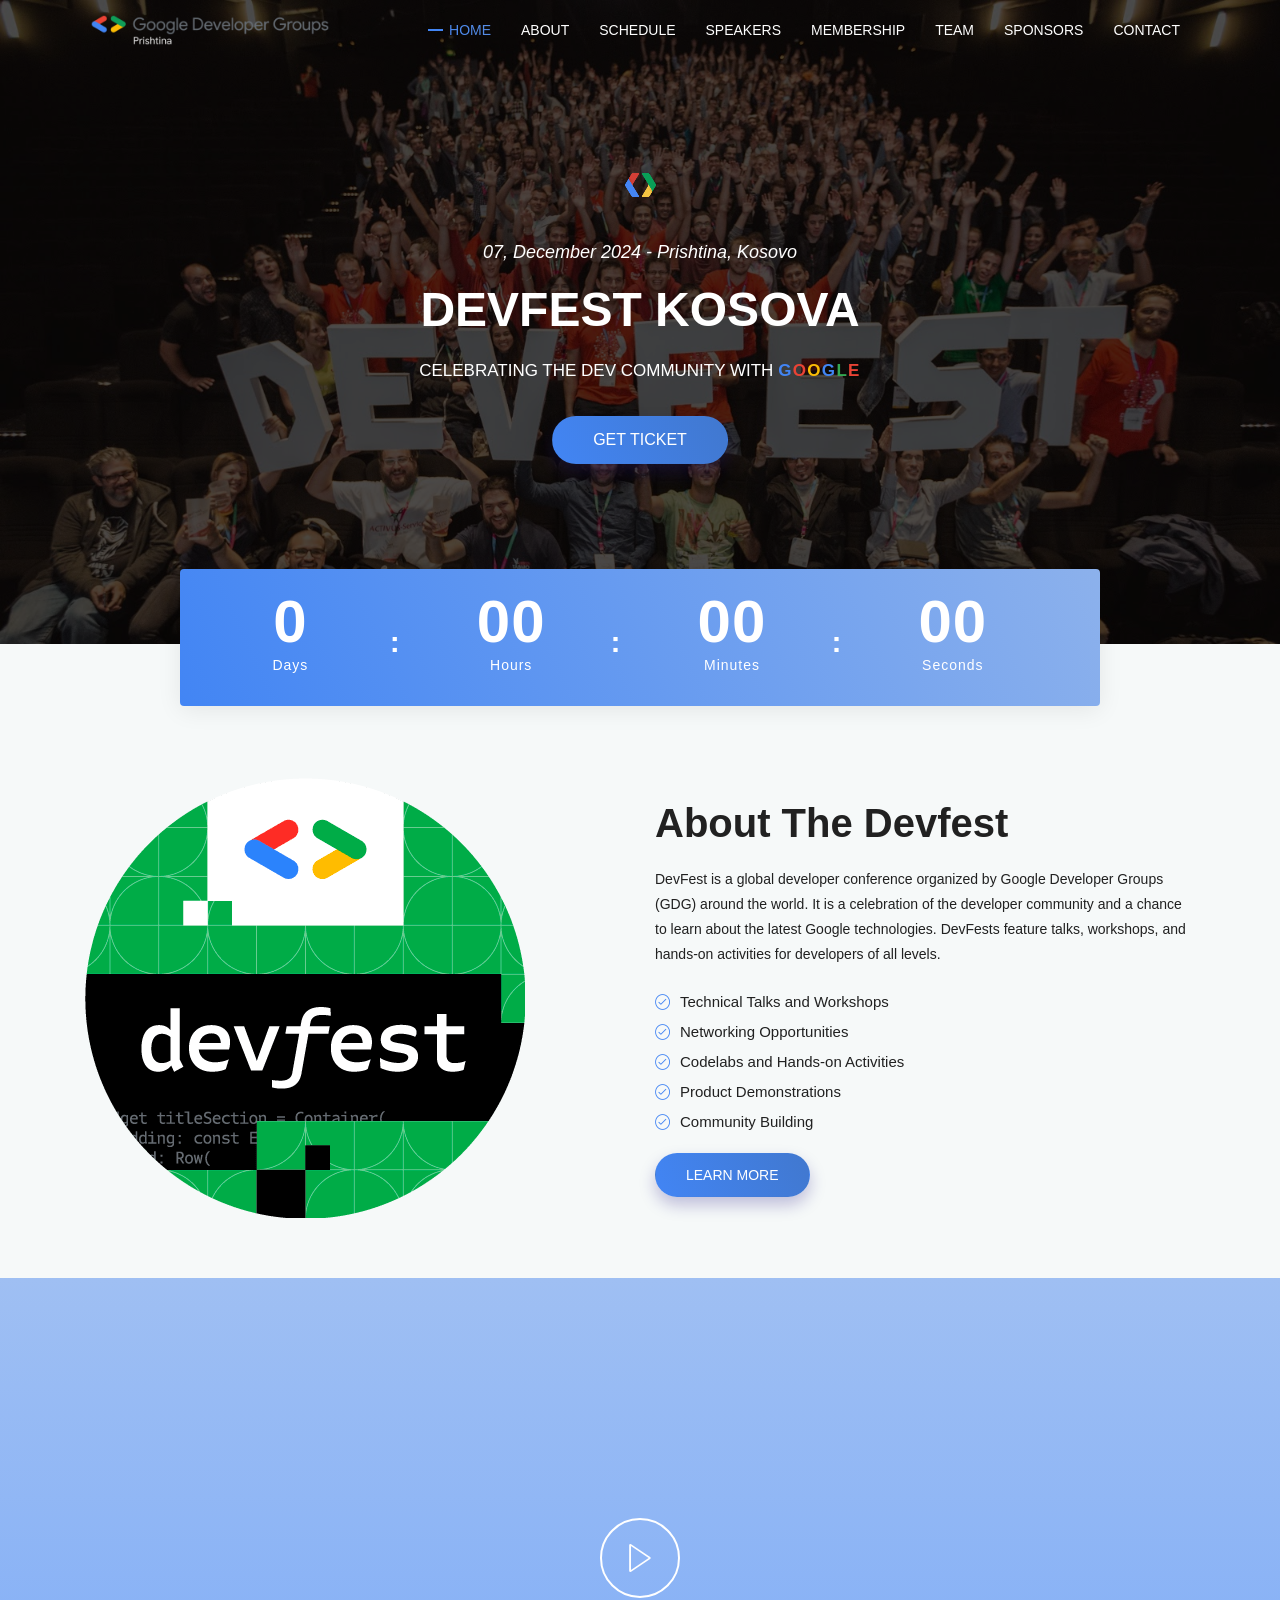
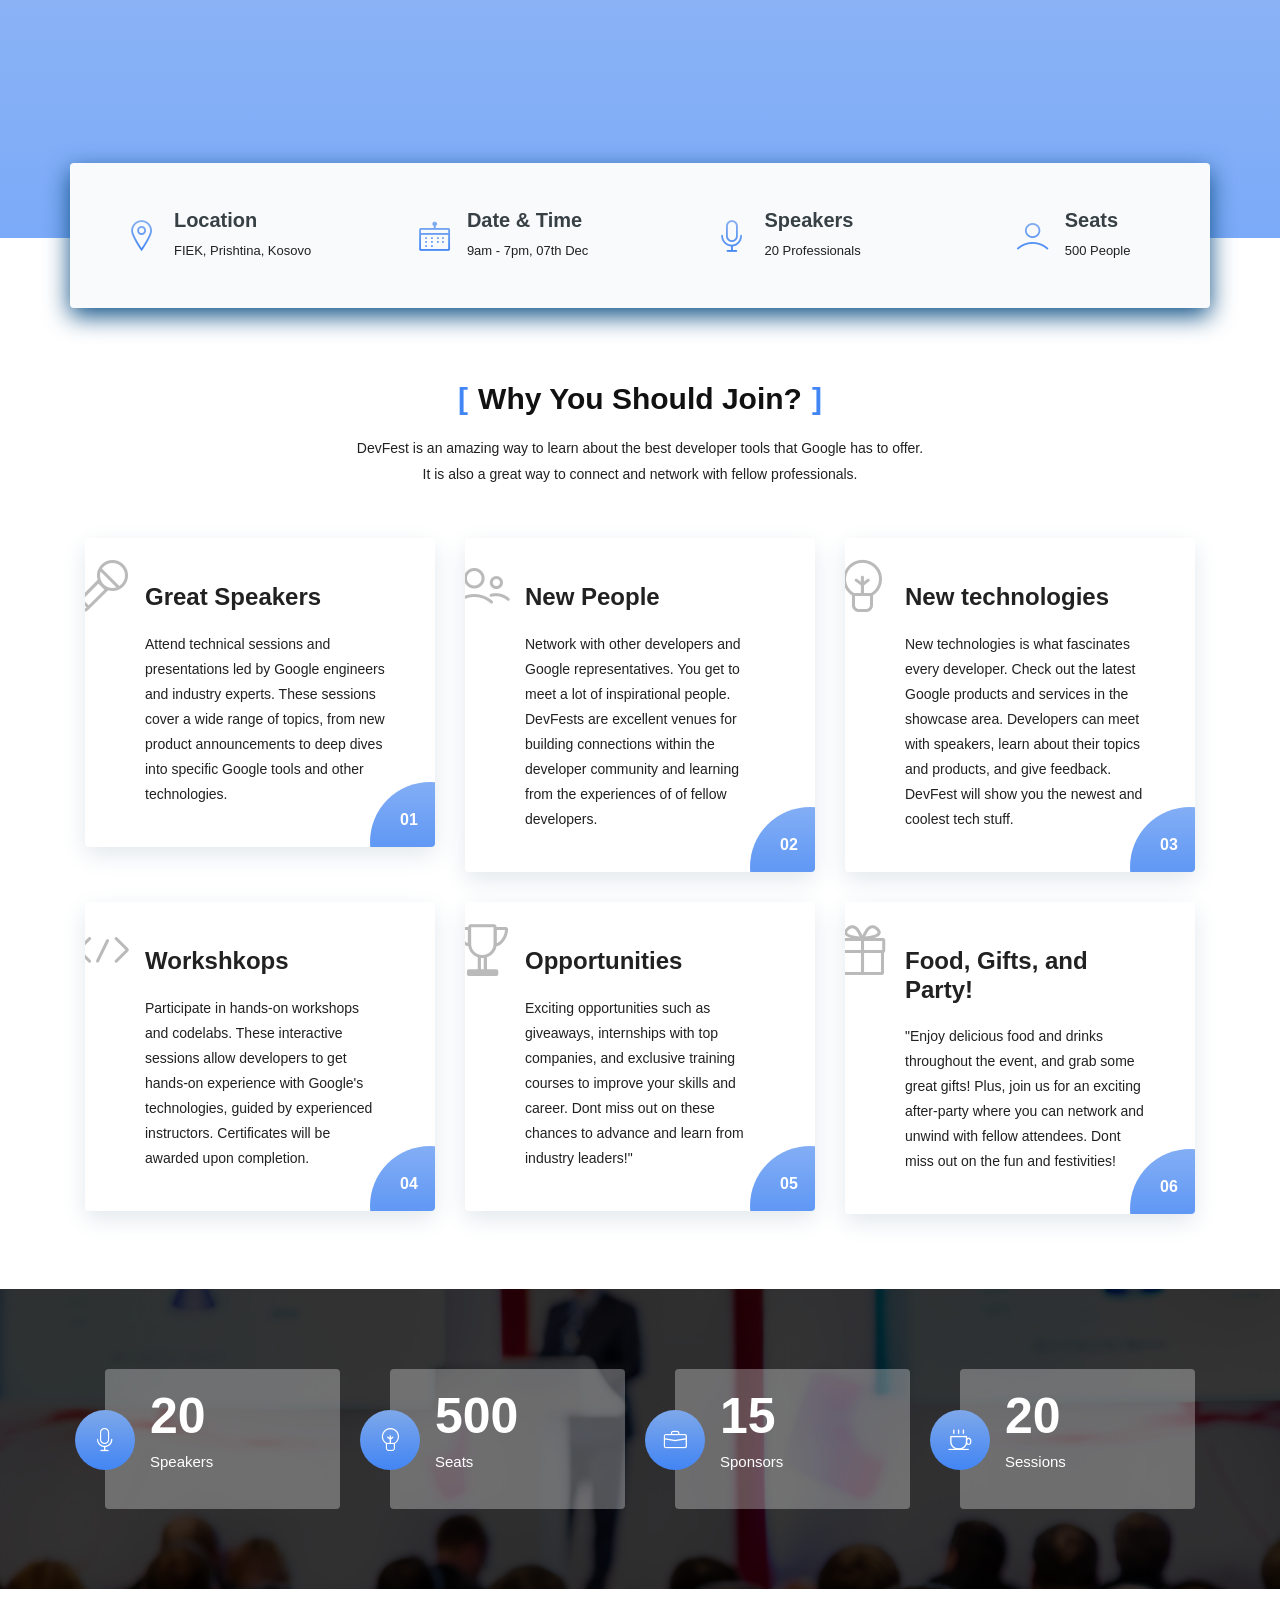
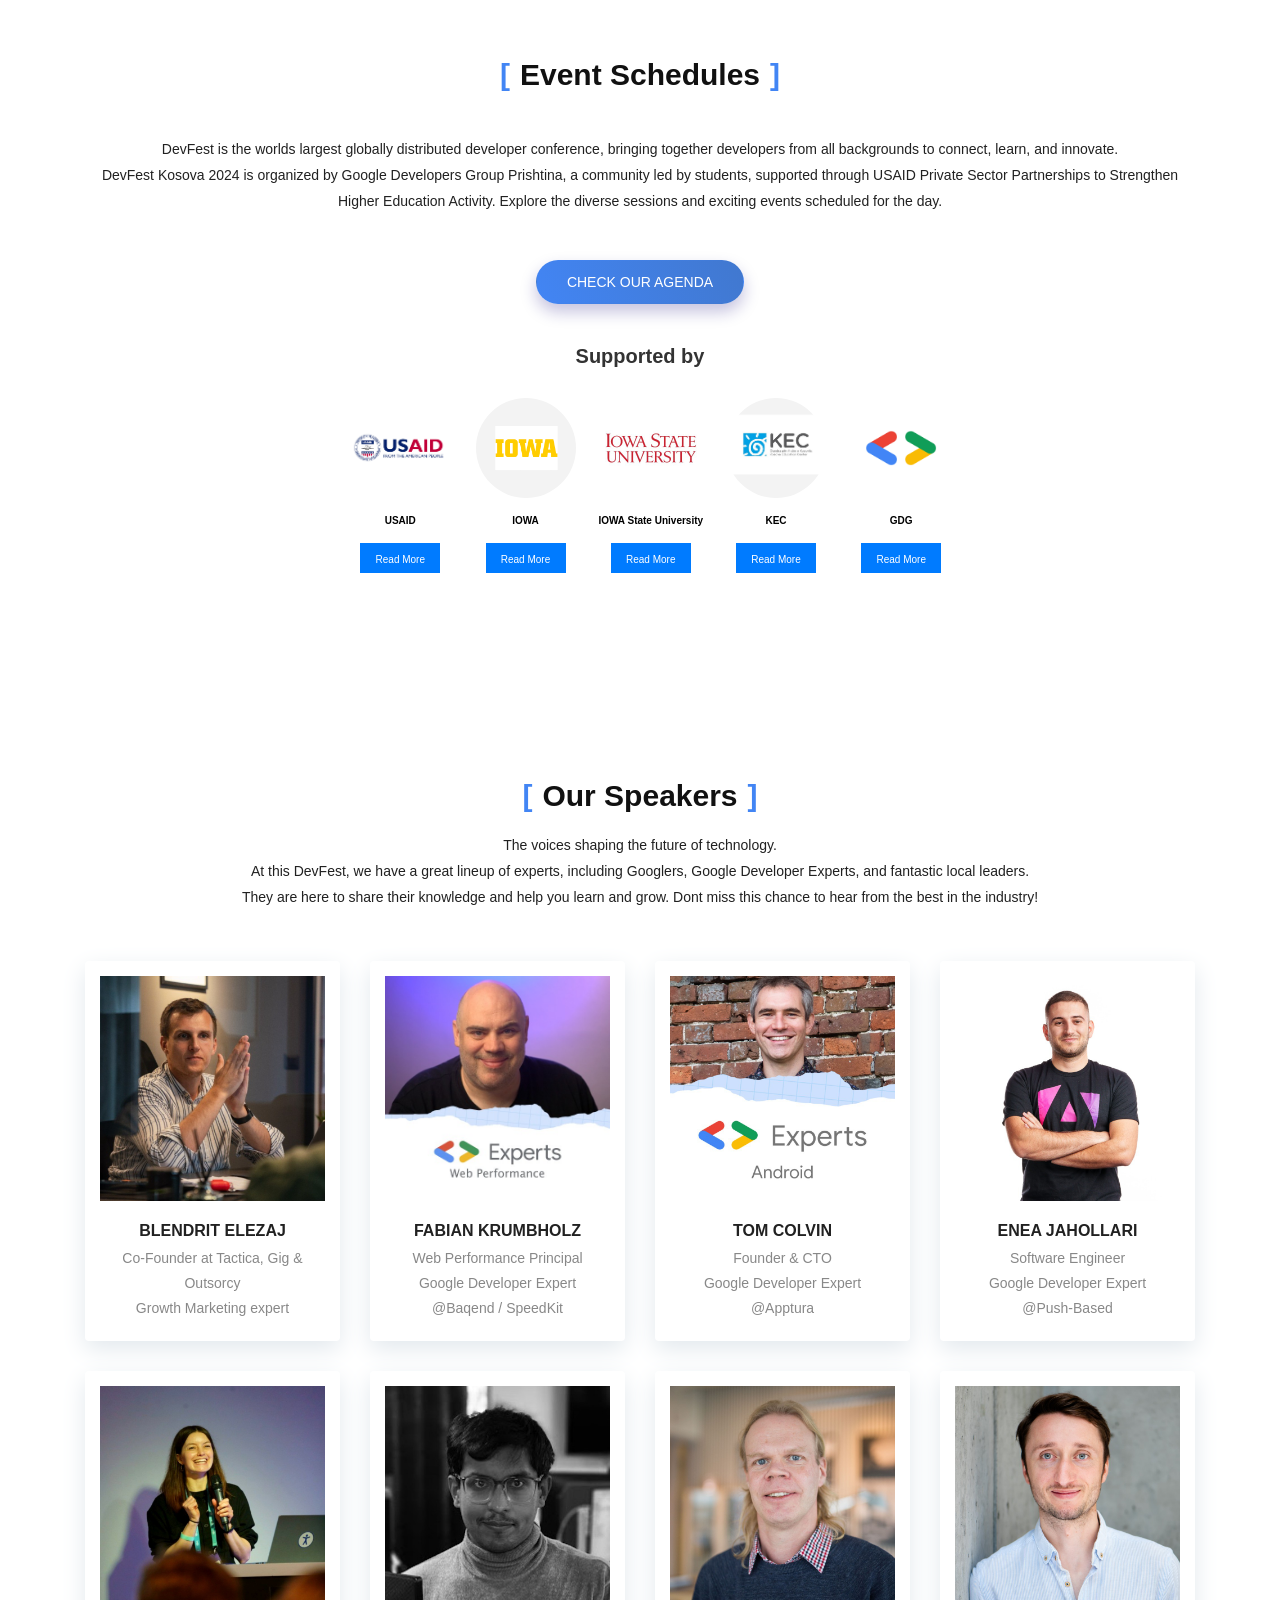
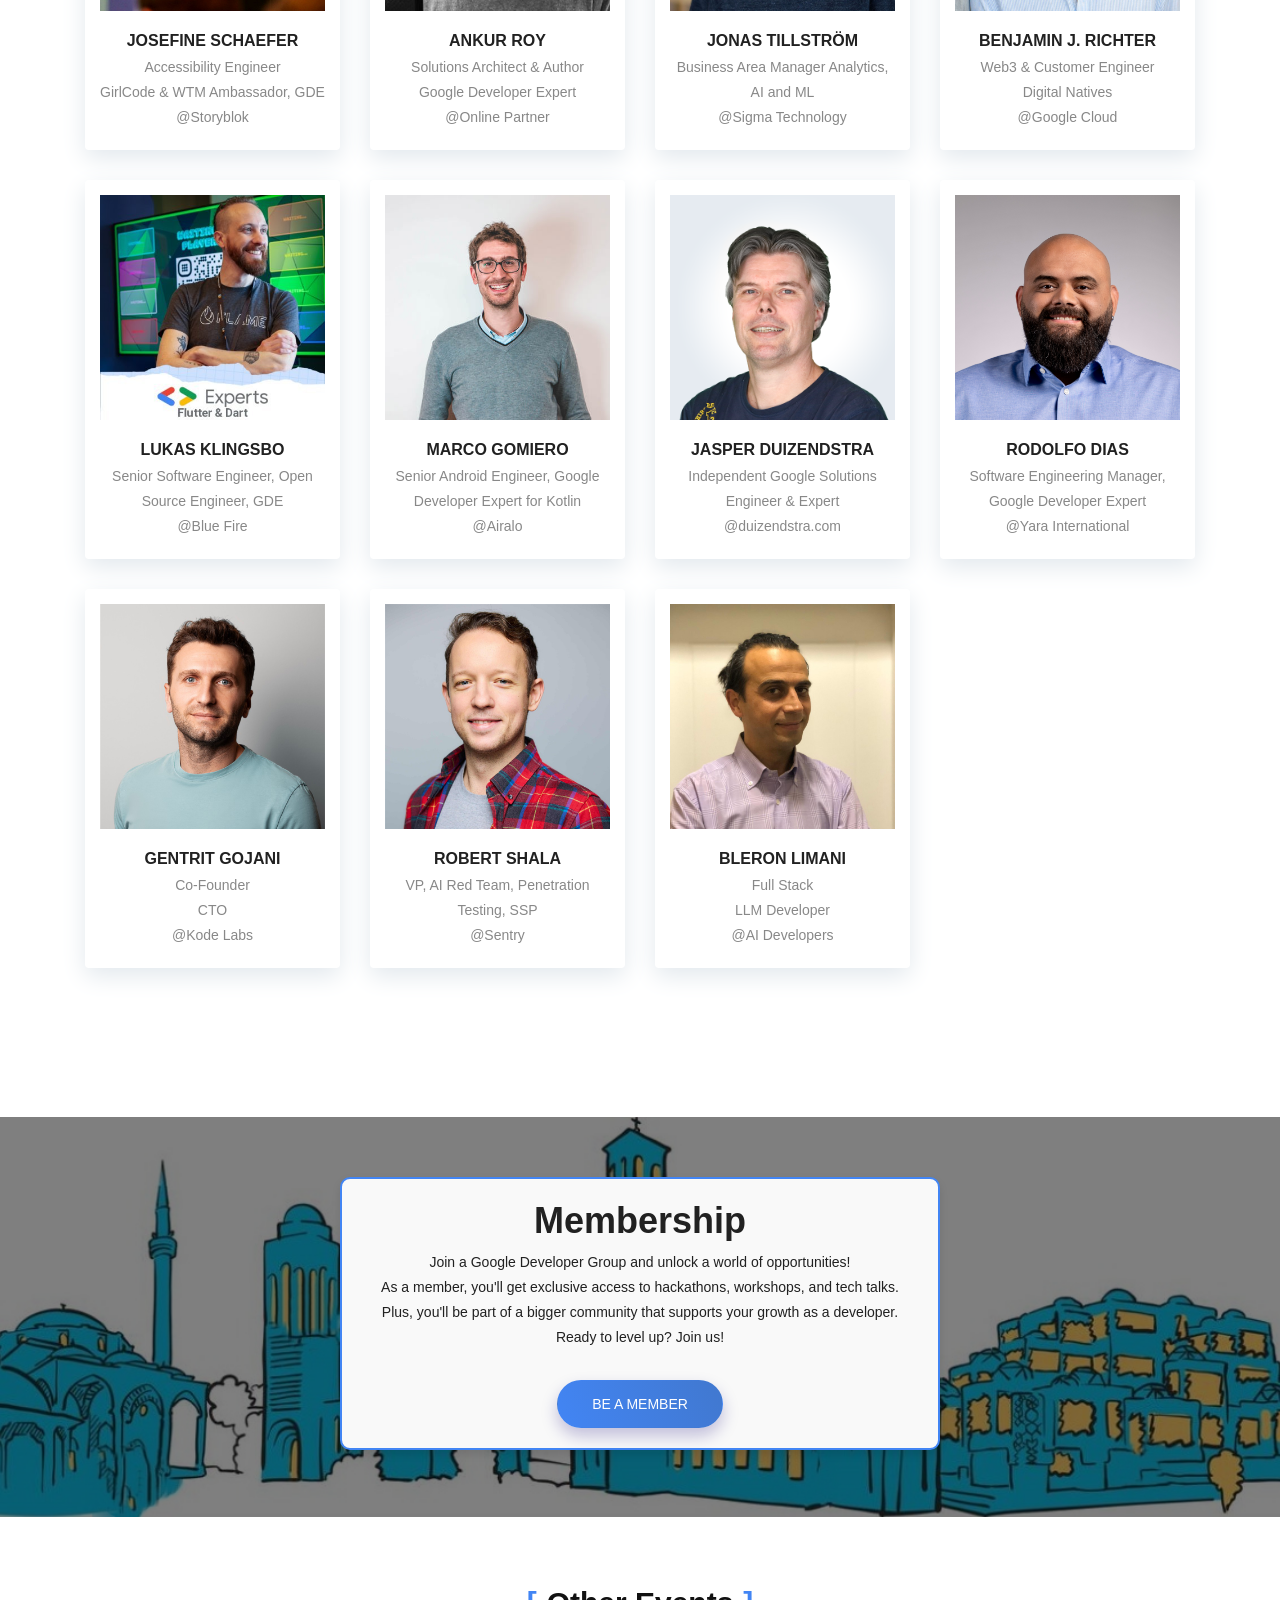
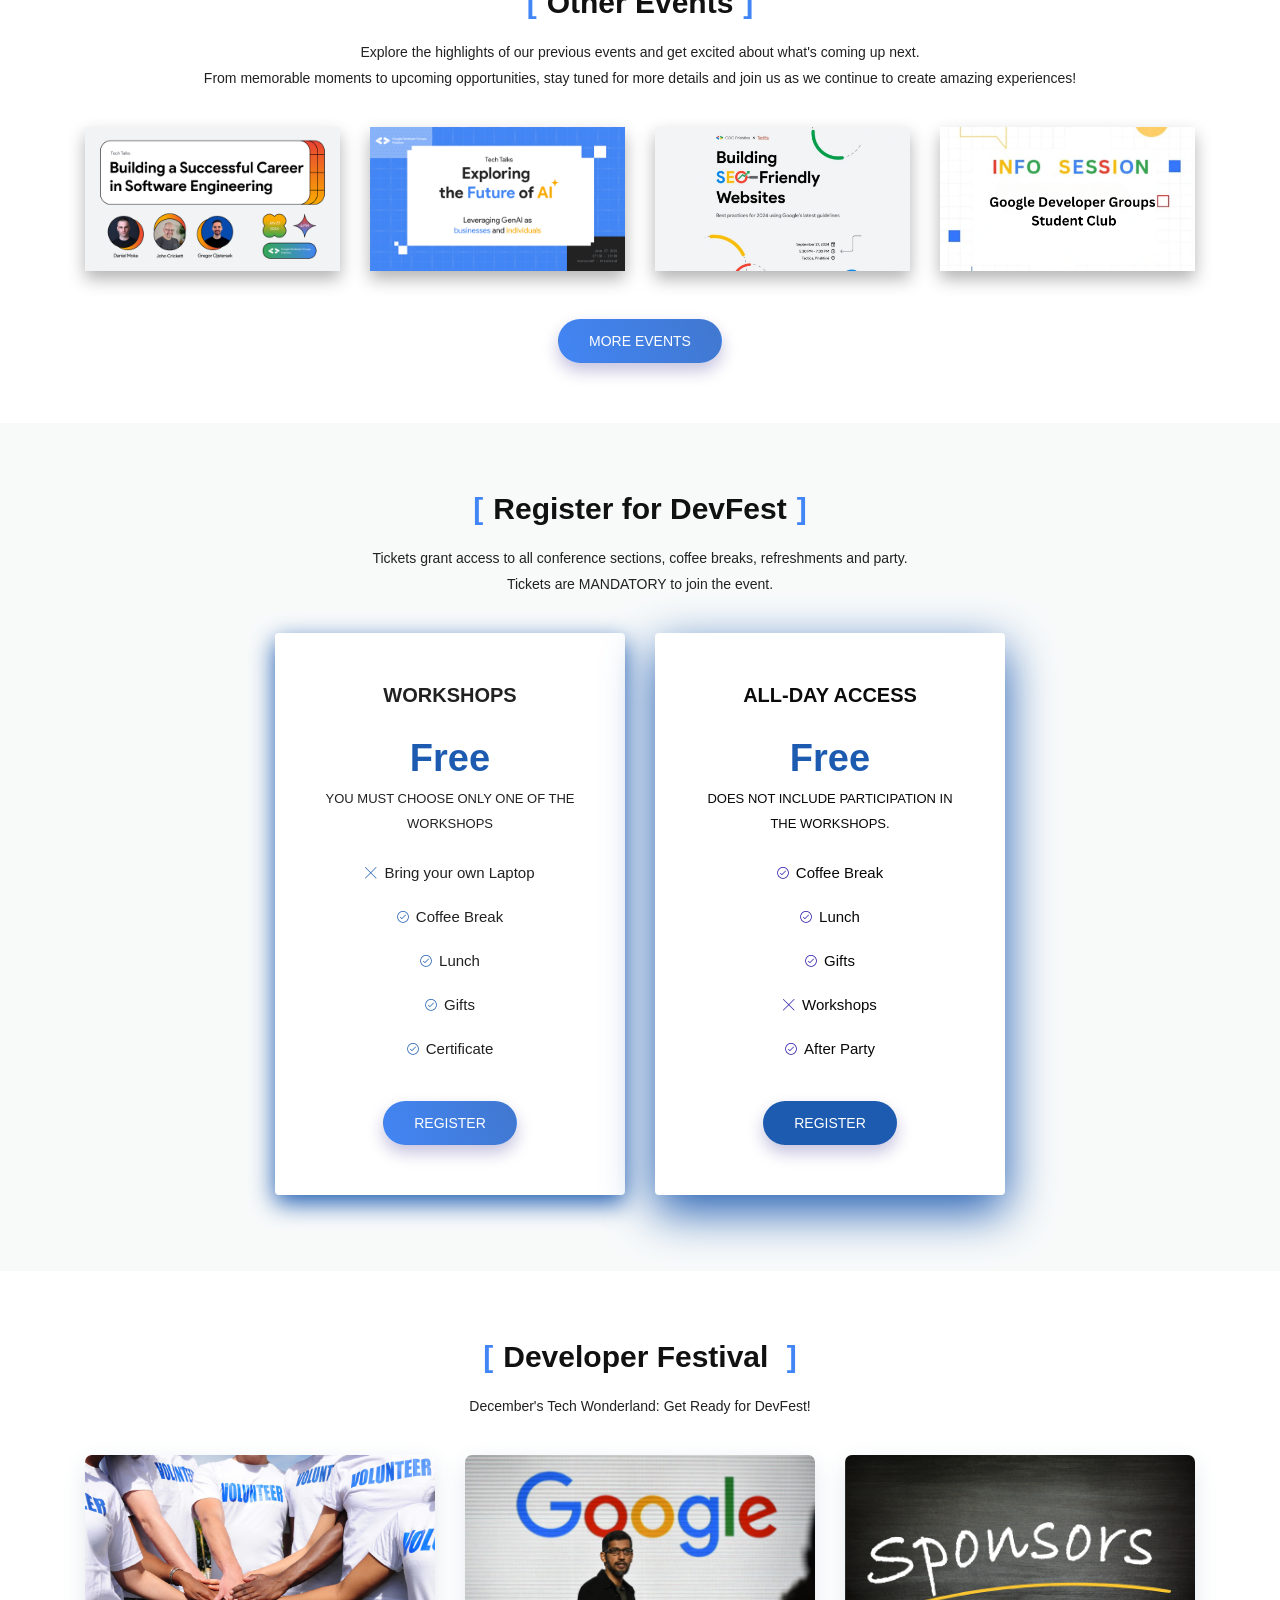
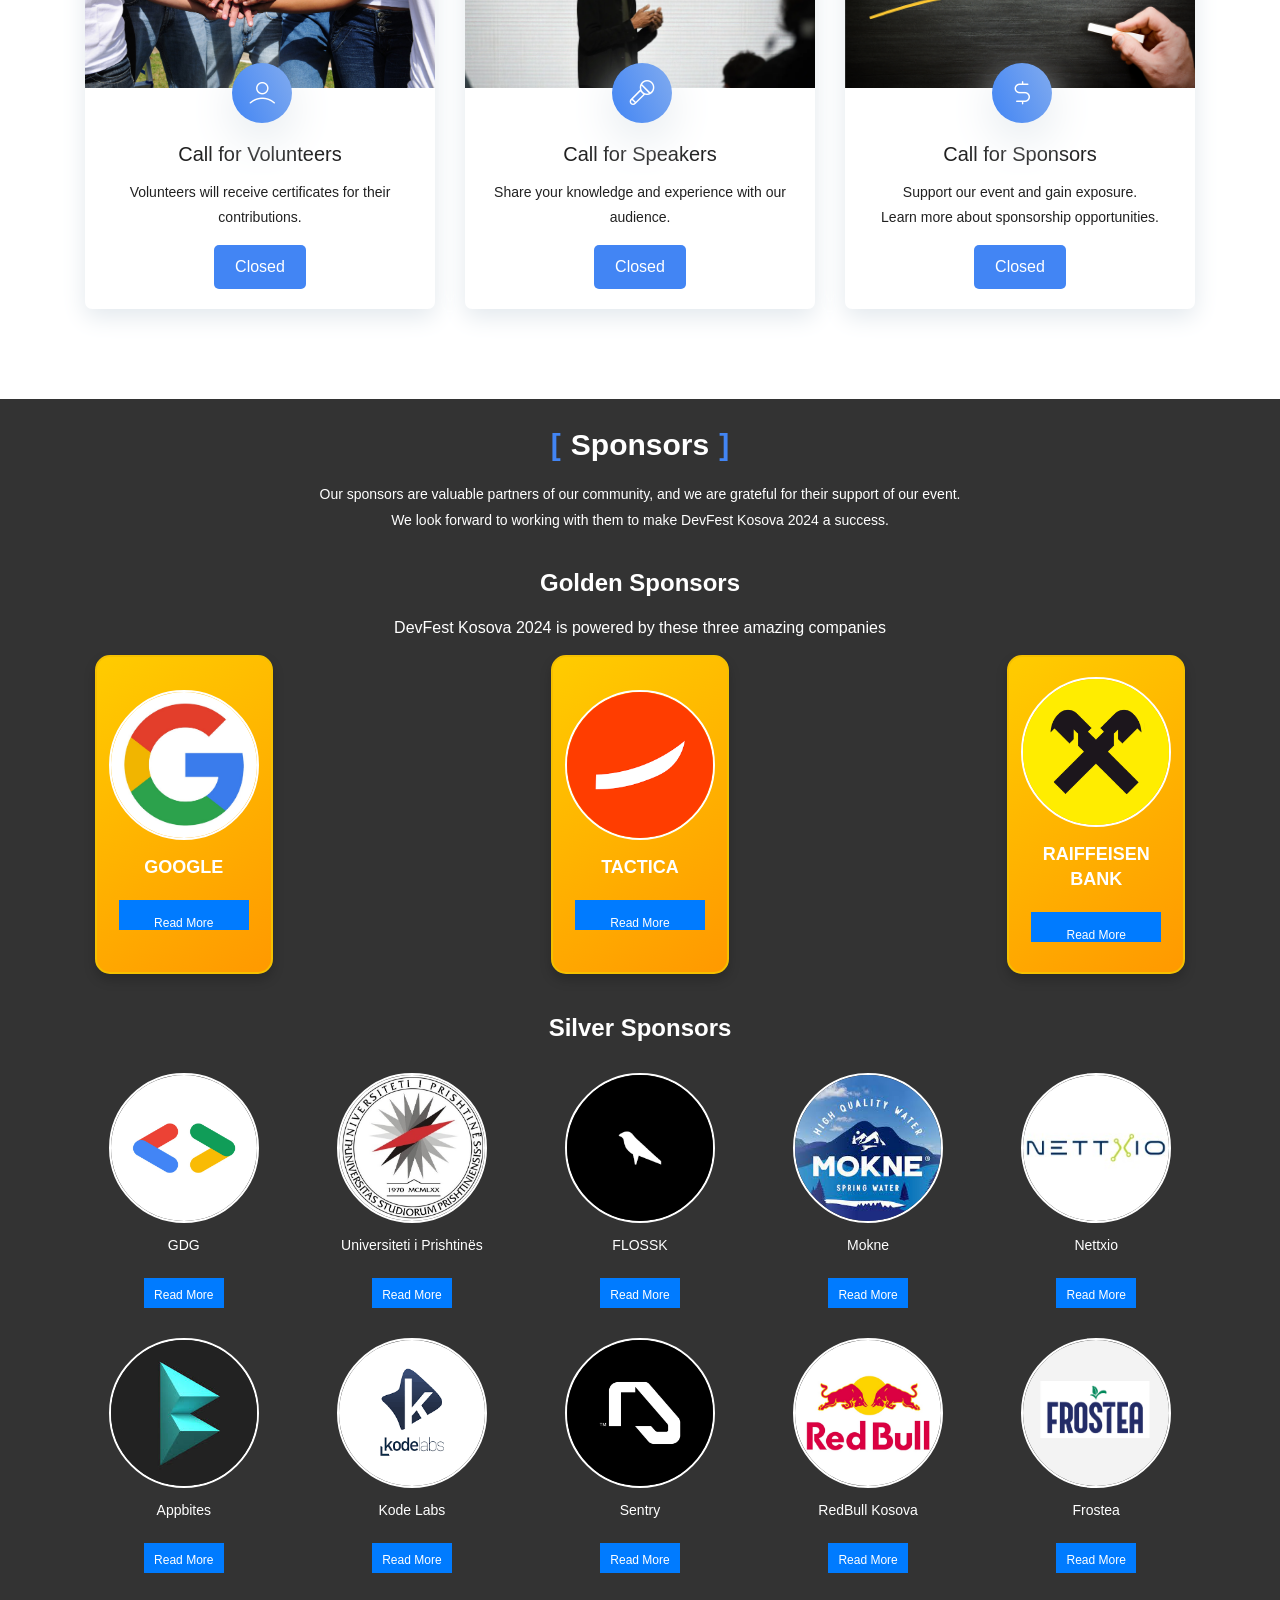
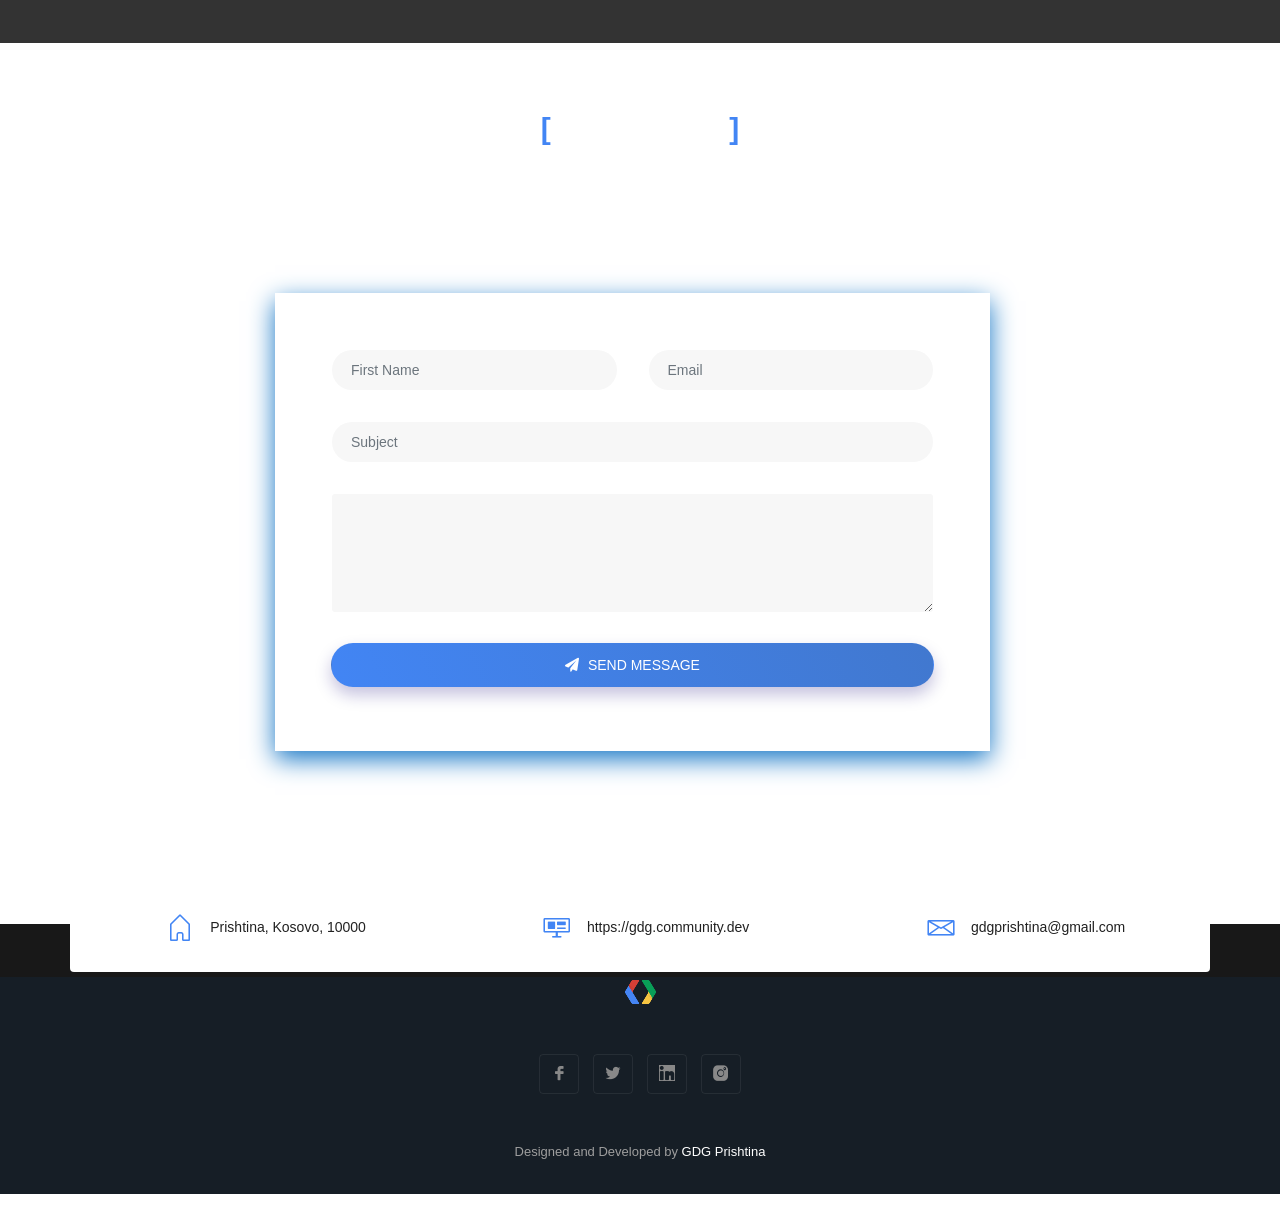
==== commit 25f72b4a: "updated" ====
--- a/index.html
+++ b/index.html
@@ -413,13 +413,59 @@
           <div class="col-12">
             <div class="section-title-header text-center">
               <h2 class="section-title wow fadeInUp" data-wow-delay="0.2s">Event Schedules</h2>
+            
+
+              <br>
               <p class="wow fadeInDown" data-wow-delay="0.2s">DevFest is the worlds largest globally distributed developer conference, bringing together developers from all backgrounds to connect, learn, and innovate. 
                  <br> DevFest Kosova 2024 is organized by Google Developers Group Prishtina, a community led by students, supported through USAID Private Sector Partnerships to Strengthen Higher Education Activity.
                  Explore the diverse sessions and exciting events scheduled for the day.</p>
-            </div>
-          </div>
-        </div>
-        <a href="schedule.html" class="btn btn-common mt-30 wow fadeInUp" data-wow-delay="0.3s">Check our Agenda</a>
+                 <a href="schedule.html" class="btn btn-common mt-30 wow fadeInUp" data-wow-delay="0.3s">Check our Agenda</a>
+            </div>
+          </div>
+        </div>
+
+        <section id="sponsors1" class="section-padding"> 
+          <!-- Supported by USAID Section -->
+          <div class="row mb-30 text-center wow fadeInDown" data-wow-delay="0.3s">
+            <div class="col-12">
+              <h3 class="sponsor-category-title">Supported by</h3>
+              <div class="sponsors-logo text-center">
+                <div class="sponsor-item">
+                  <a href="#"><img src="assets/img/sponsors/Untitled design (11).png" alt="Sponsor 4"></a>
+                  <p class="sponsor-name">USAID</p>
+                  <a href="https://www.usaid.gov/kosovo" class="read-more-button">Read More</a>
+                </div>
+        
+                <div class="sponsor-item">
+                  <a href="#"><img src="assets/img/sponsors/Screenshot 2024-12-03 074210.png" alt="Sponsor 4"></a>
+                  <p class="sponsor-name">IOWA</p>
+                  <a href="https://uiowa.edu/" class="read-more-button">Read More</a>
+                </div>
+        
+                <div class="sponsor-item">
+                  <a href="#"><img src="assets/img/sponsors/iowa3.jpg" alt="Sponsor 4"></a>
+                  <p class="sponsor-name">IOWA State University</p>
+                  <a href="https://www.iastate.edu/" class="read-more-button">Read More</a>
+                </div>
+        
+                <div class="sponsor-item">
+                  <a href="#"><img src="assets/img/sponsors/Screenshot 2024-12-03 074232.png" alt="Sponsor 4"></a>
+                  <p class="sponsor-name">KEC</p>
+                  <a href="https://kec-ks.org/en/home/" class="read-more-button">Read More</a>
+                </div>
+        
+                <div class="sponsor-item">
+                  <a href="#"><img src="assets/img/sponsors/gdg.jpg" alt="Sponsor 4"></a>
+                  <p class="sponsor-name">GDG</p>
+                  <a href="https://gdg.community.dev/" class="read-more-button">Read More</a>
+                </div>
+              </div>
+            </div>
+          </div>
+        </section>
+        
+        
+
 
       </div>
     </section>
@@ -1131,43 +1177,7 @@
       </div>
     </div>
 
-    <!-- Supported by USAID Section -->
-    <div class="row mb-30 text-center wow fadeInDown" data-wow-delay="0.3s">
-      <div class="col-12">
-        <h3 class="sponsor-category-title">Supported by</h3>
-        <div class="sponsors-logo text-center">
-          <div class="sponsor-item support-by">
-            <a href="#"><img src="assets/img/sponsors/Untitled design (11).png" alt="Sponsor 4"></a>
-            <p class="sponsor-name">USAID</p>
-            <a href="https://www.usaid.gov/kosovo" class="read-more-button">Read More</a>
-          </div>
-
-          <div class="sponsor-item support-by">
-            <a href="#"><img src="assets/img/sponsors/Screenshot 2024-12-03 074210.png" alt="Sponsor 4"></a>
-            <p class="sponsor-name">IOWA</p>
-            <a href="https://uiowa.edu/" class="read-more-button">Read More</a>
-          </div>
-
-          <div class="sponsor-item support-by">
-            <a href="#"><img src="assets/img/sponsors/iowa3.jpg" alt="Sponsor 4"></a>
-            <p class="sponsor-name">IOWA State University</p>
-            <a href="https://www.iastate.edu/" class="read-more-button">Read More</a>
-          </div>
-
-          <div class="sponsor-item support-by">
-            <a href="#"><img src="assets/img/sponsors/Screenshot 2024-12-03 074232.png" alt="Sponsor 4"></a>
-            <p class="sponsor-name">KEC</p>
-            <a href="https://kec-ks.org/en/home/" class="read-more-button">Read More</a>
-          </div>
-
-          <div class="sponsor-item support-by">
-            <a href="#"><img src="assets/img/sponsors/gdg.jpg" alt="Sponsor 4"></a>
-            <p class="sponsor-name">GDG</p>
-            <a href="https://gdg.community.dev/" class="read-more-button">Read More</a>
-          </div>
-        </div>
-      </div>
-    </div>
+ 
   </div>
 </section>
 <!-- Sponsors Section End -->
--- a/assets/css/main.css
+++ b/assets/css/main.css
@@ -1331,6 +1331,81 @@
   font-size: 12px !important;
 }
 
+/* Sponsors Area */
+#sponsors1 {
+  background: none; /* Remove background */
+  padding: 20px; /* Optional: Add padding for spacing */
+}
+
+/* Sponsors Logos */
+#sponsors1 .sponsors-logo {
+  display: flex; /* Use Flexbox for row layout */
+  justify-content: space-between; /* Distribute logos evenly */
+  align-items: center; /* Align logos vertically */
+  gap: 20px; /* Space between logos */
+  flex-wrap: nowrap; /* Prevent items from wrapping */
+}
+
+/* Sponsor Item Styles */
+#sponsors1 .sponsor-item {
+  flex: 0 0 auto; /* Prevent the item from shrinking or growing */
+  width: 18%; /* Set each sponsor item to take 18% of the row width */
+  margin: 10px 0; /* Optional: Add margin for spacing */
+  text-align: center; /* Center text */
+}
+
+#sponsors1 .sponsor-item a {
+  display: flex;
+  justify-content: center; /* Center image horizontally */
+  align-items: center; /* Center image vertically */
+  height: 100px; /* Fixed height for logos */
+  width: 100px; /* Fixed width for logos */
+  border-radius: 50%; /* Make the container circular */
+  overflow: hidden; /* Ensure the image fits within the circular container */
+  margin: 0 auto; /* Center the sponsor item */
+}
+
+#sponsors1 .sponsor-item a img {
+  width: 100%; /* Make the image fill the container */
+  height: auto; /* Maintain aspect ratio */
+  object-fit: cover; /* Cover the area while maintaining aspect ratio */
+}
+
+#sponsors1 .sponsor-name {
+  margin-top: 10px; /* Space between image and name */
+  color: #000; /* Text color */
+  text-align: center; /* Center the text */
+  font-size: 10px; /* Smaller font size */
+  font-weight: bold;
+}
+
+#sponsors1 .read-more-button {
+  display: inline-block !important;
+  width: 80px !important;
+  height: 30px !important;
+  background-color: #007bff !important;
+  color: #fff !important;
+  text-align: center !important;
+  line-height: 30px !important;
+  text-decoration: none !important;
+  border: 2px solid #007bff !important;
+  border-radius: 0 !important;
+  margin: 10px 0 !important;
+  font-size: 10px !important;
+}
+
+#sponsors1 .read-more-button:hover {
+  background-color: #007bff;
+  color: white;
+}
+
+/* Sponsor Categories */
+#sponsors1 .sponsor-category-title {
+  font-size: 20px;
+  font-weight: bold;
+  color: #333; /* Darker text color */
+  margin-bottom: 20px;
+}
 
 
 
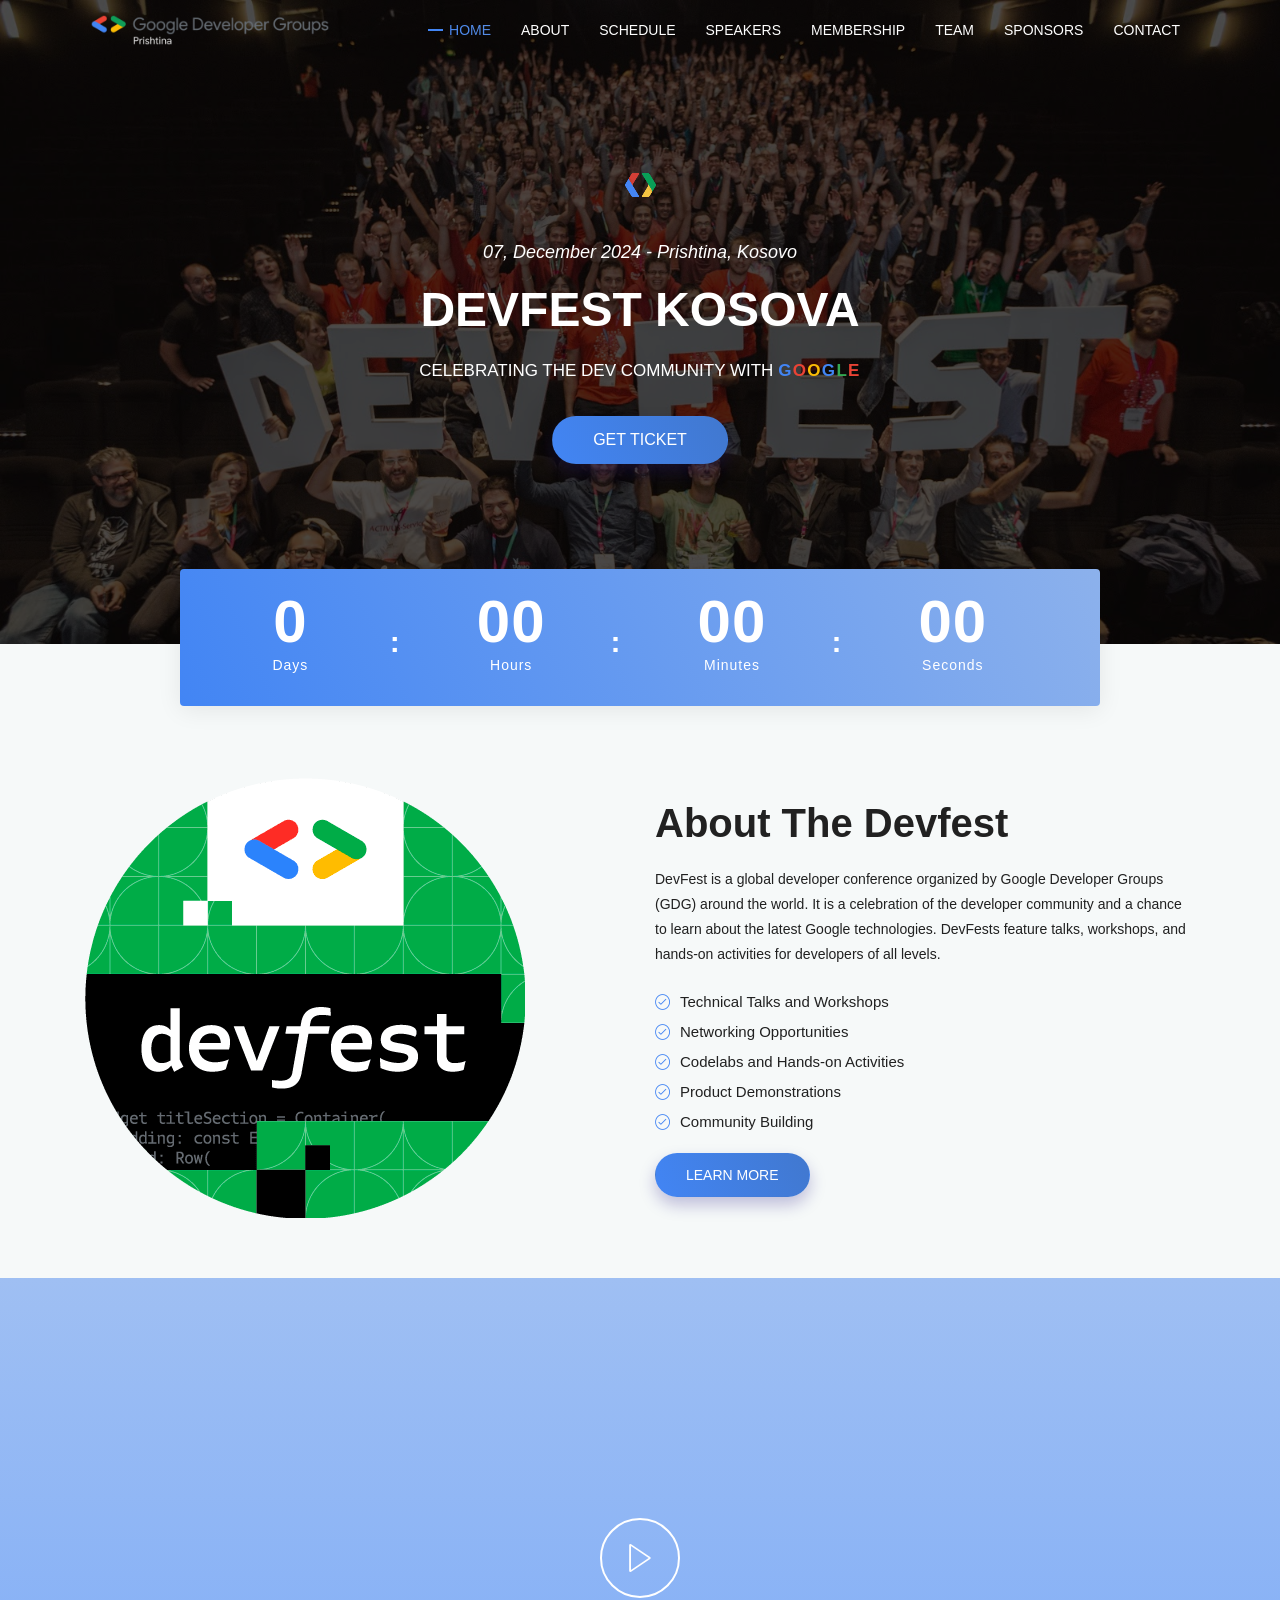
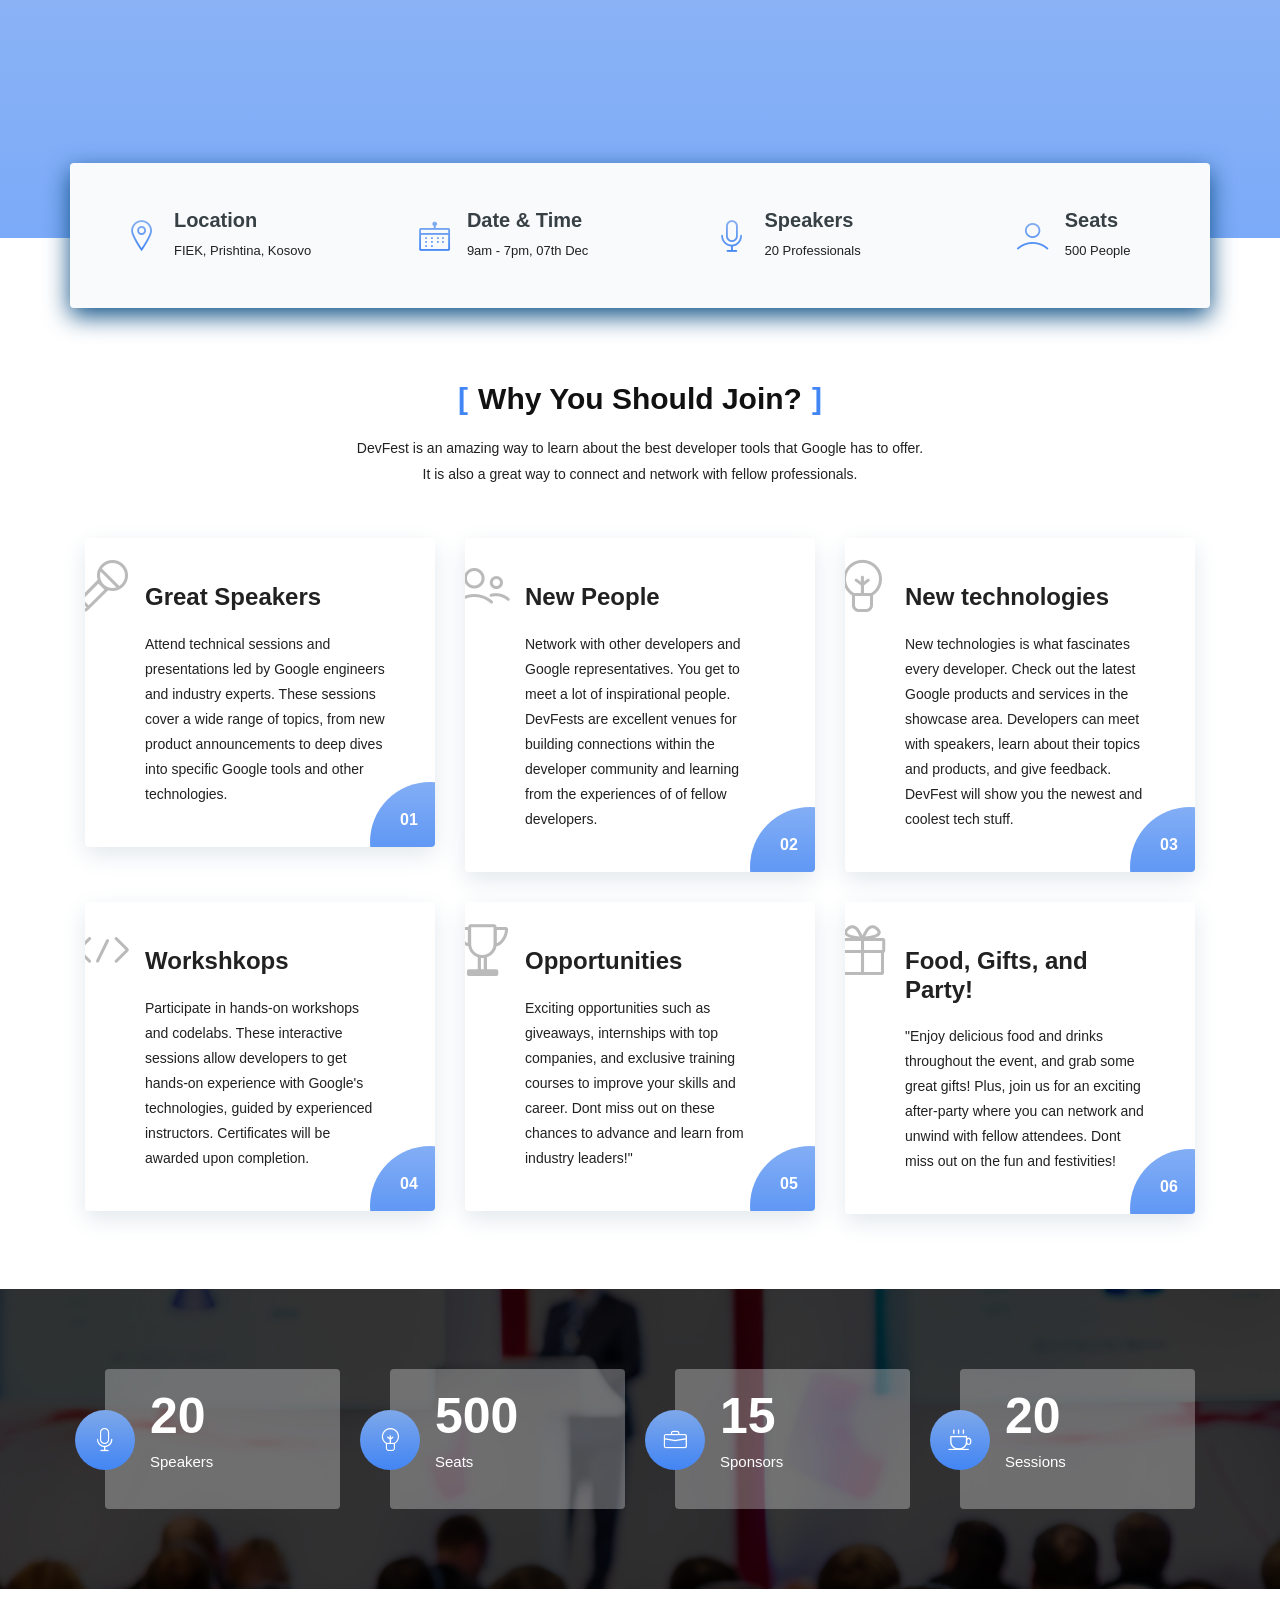
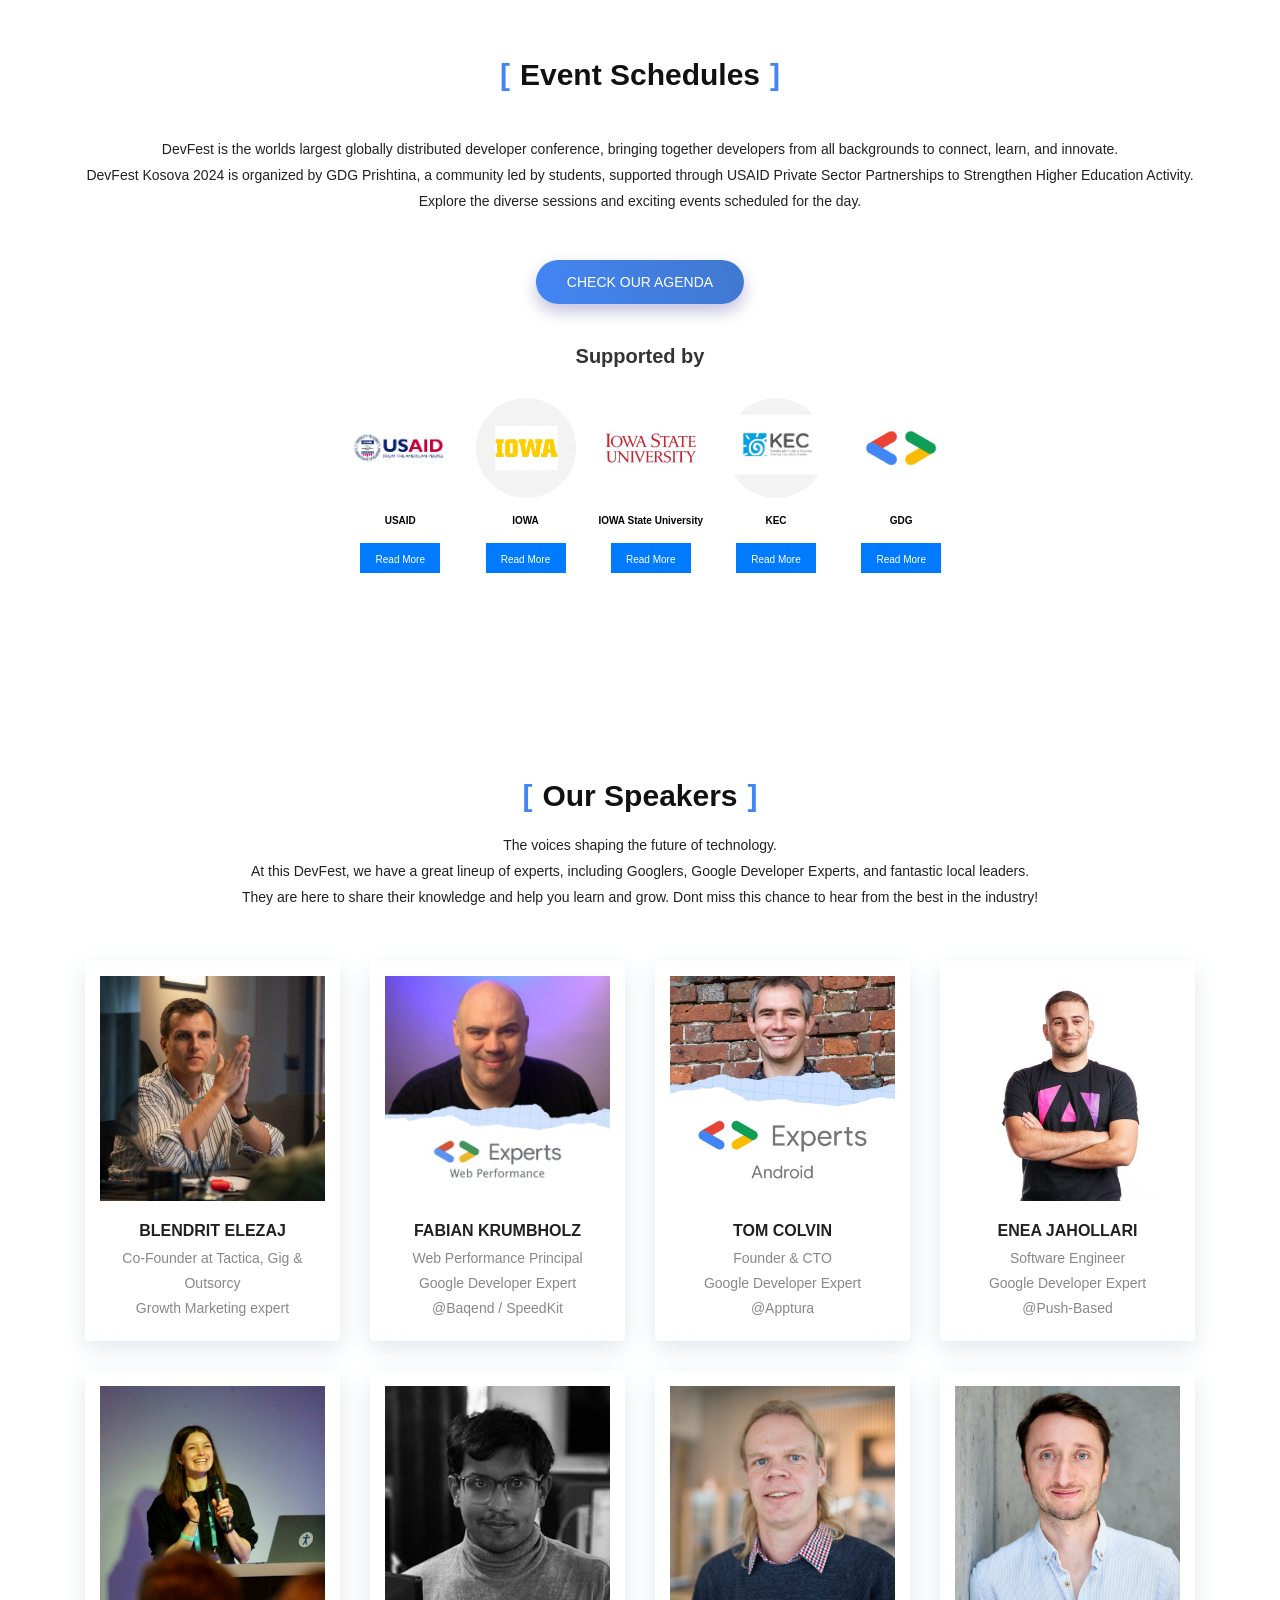
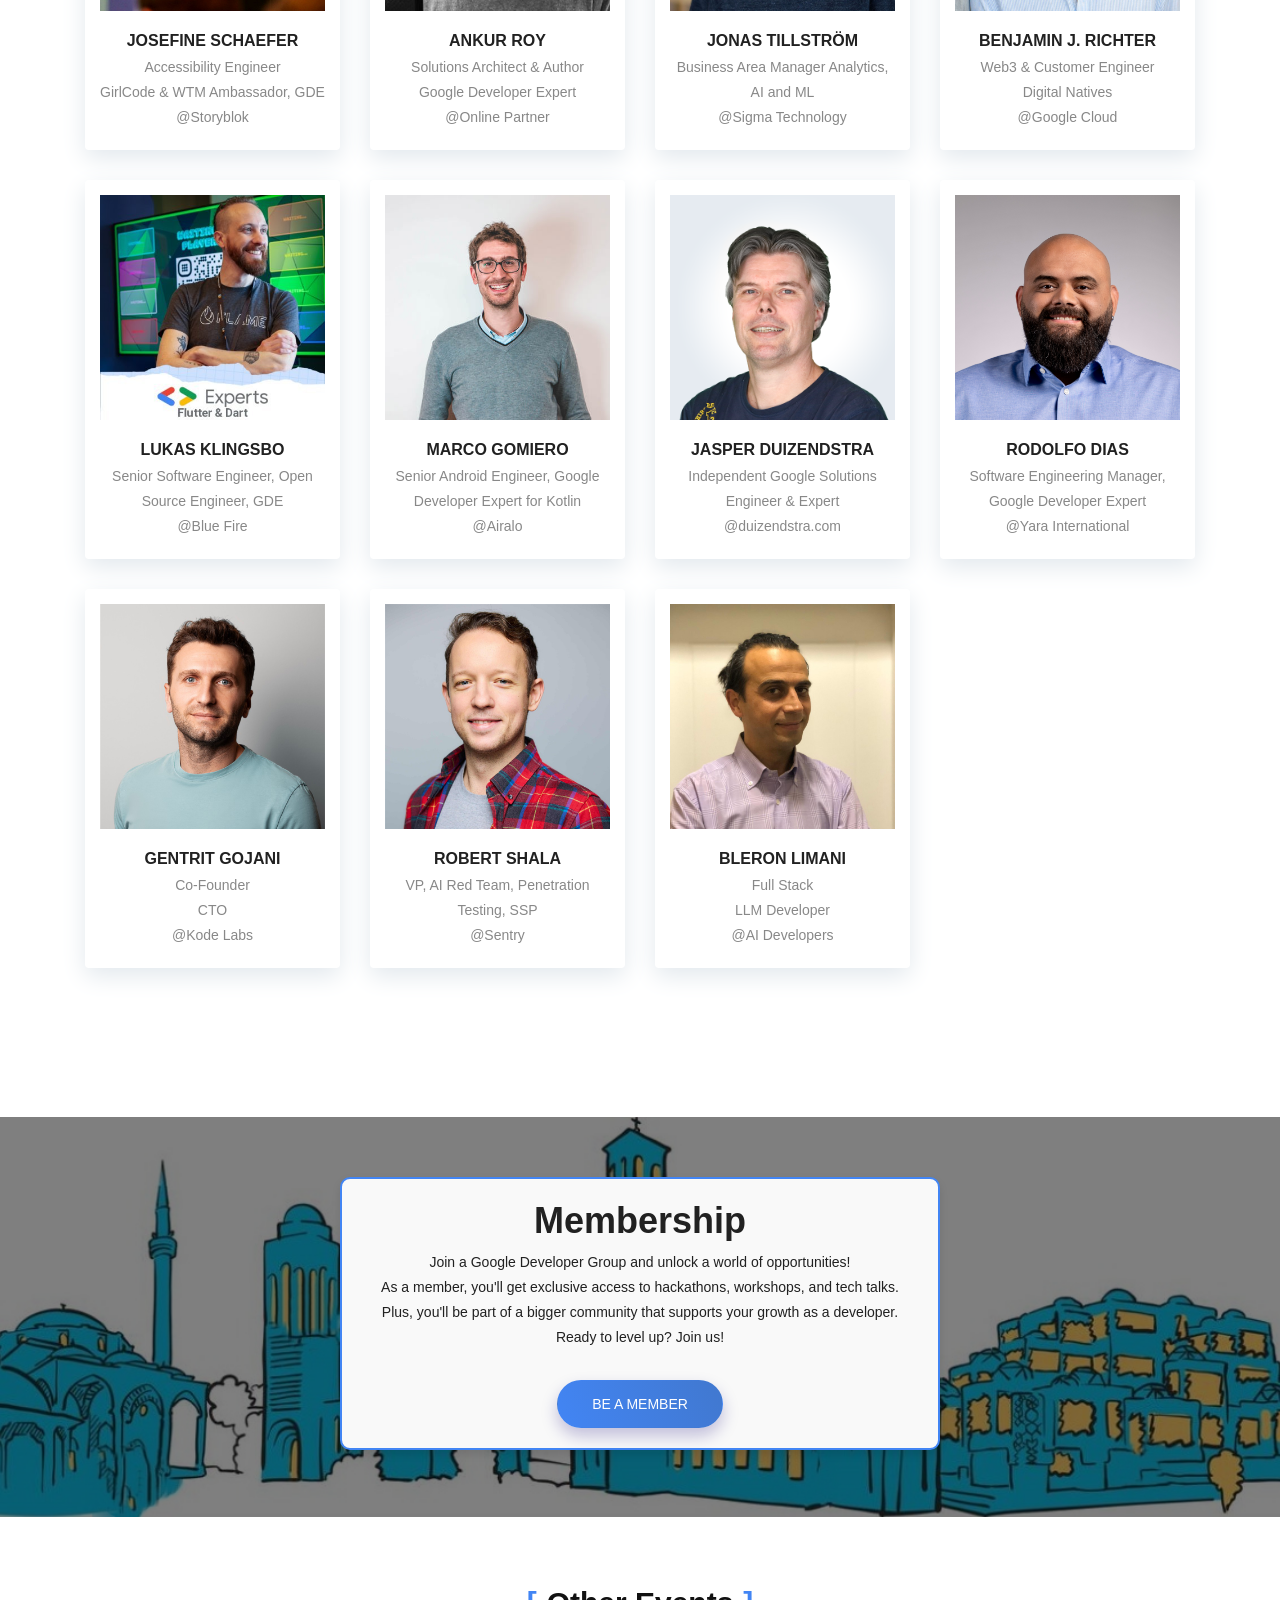
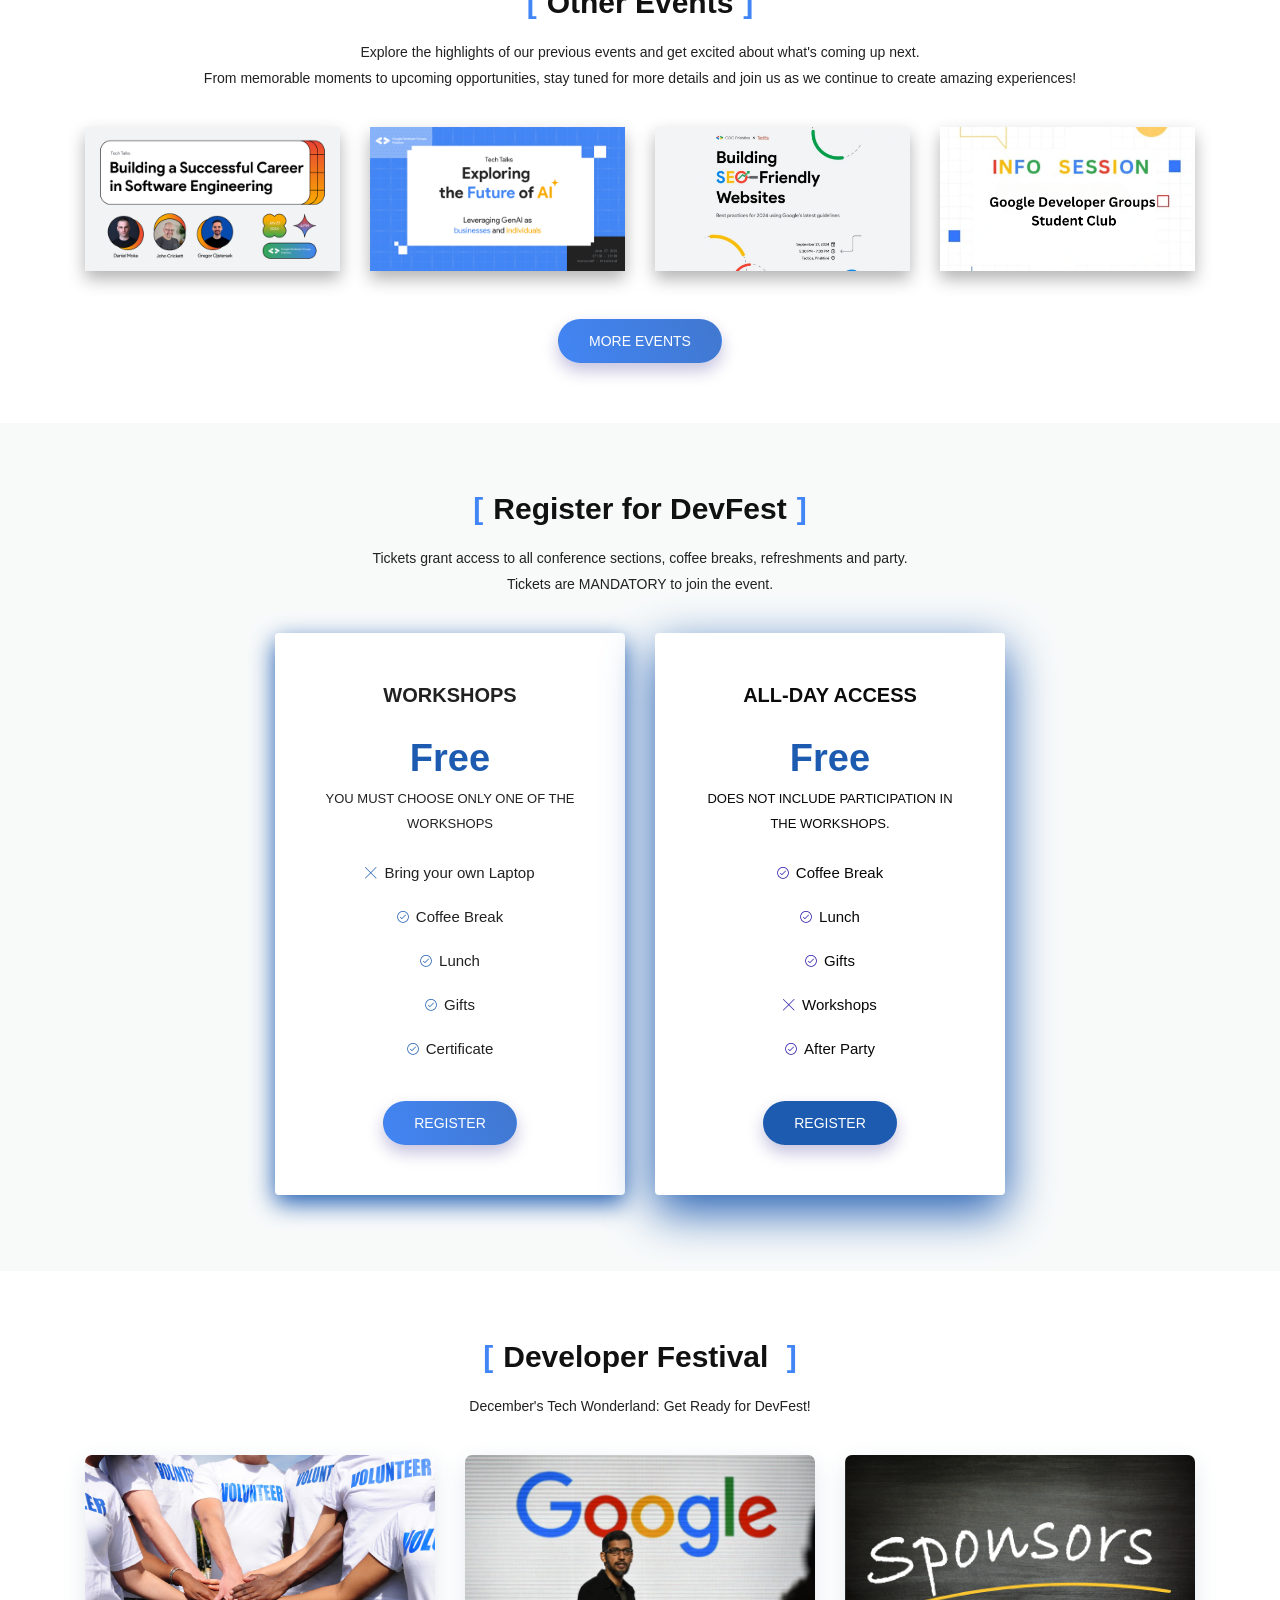
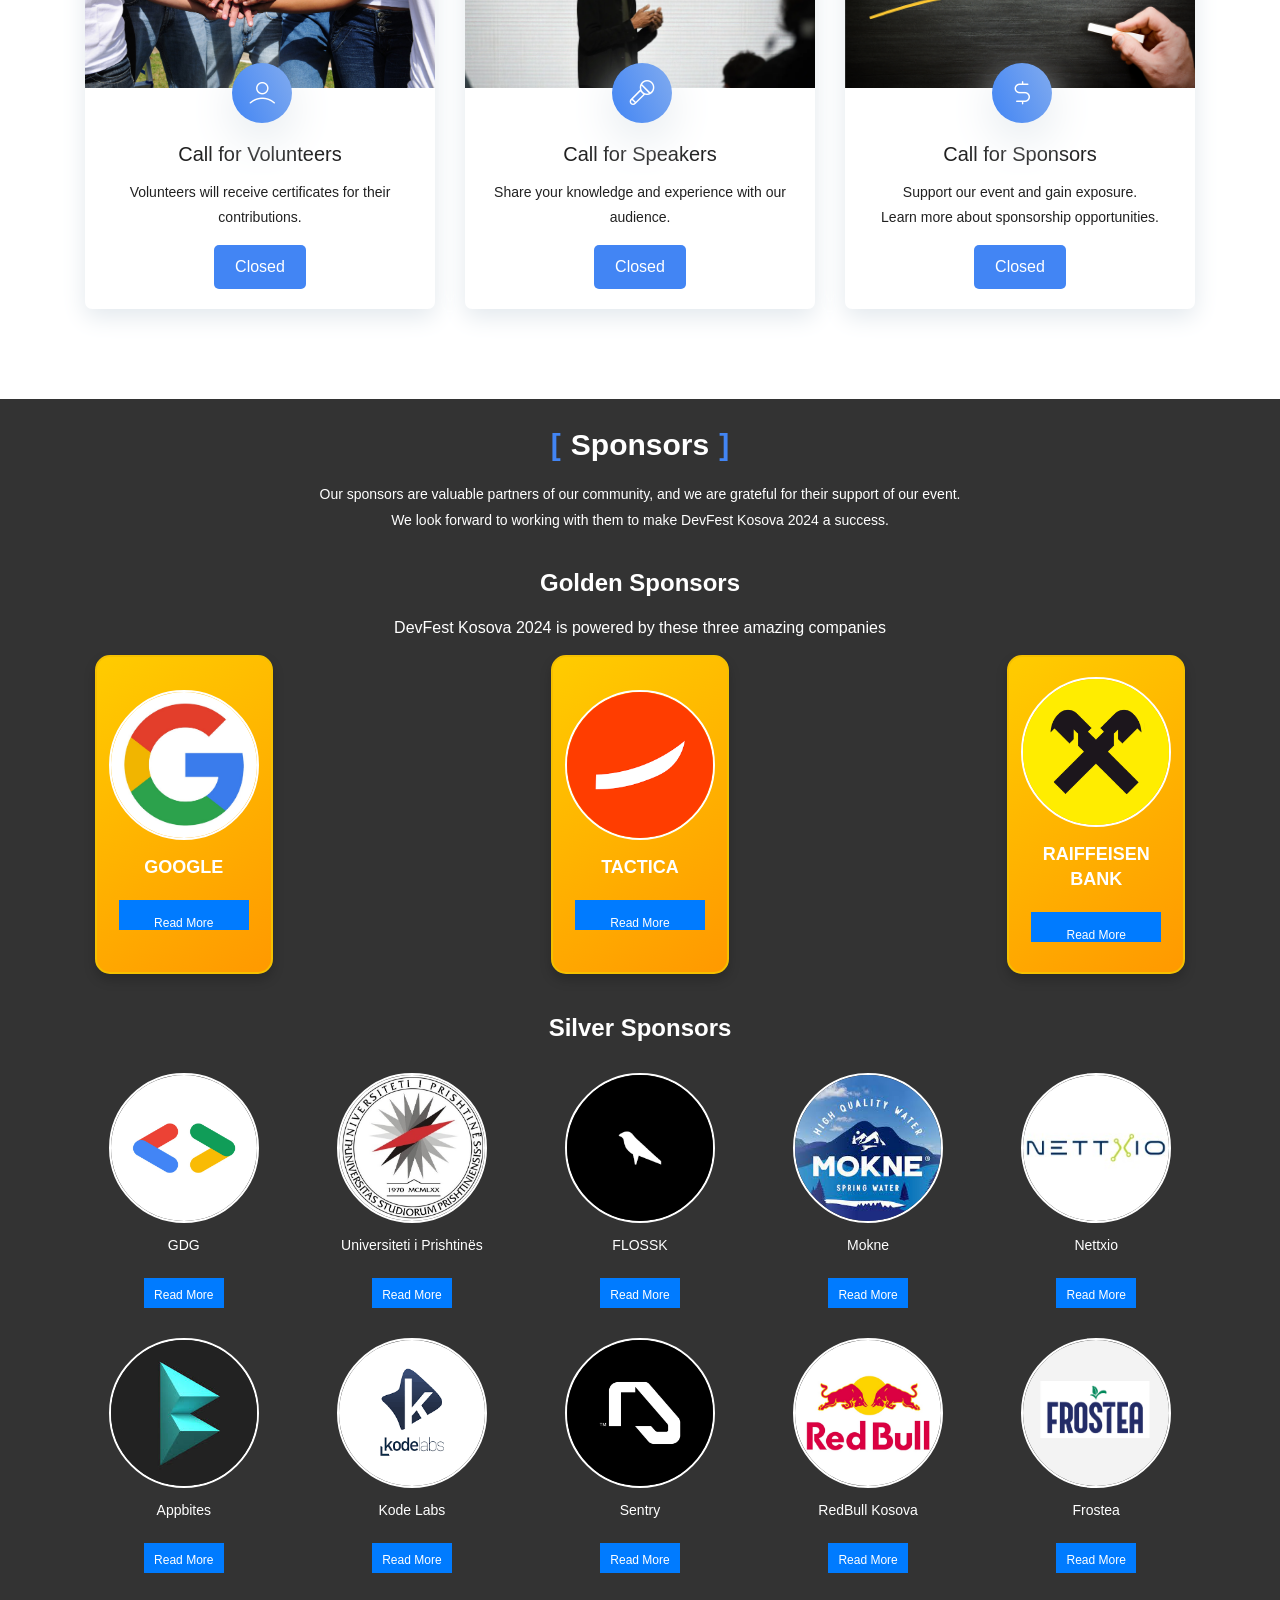
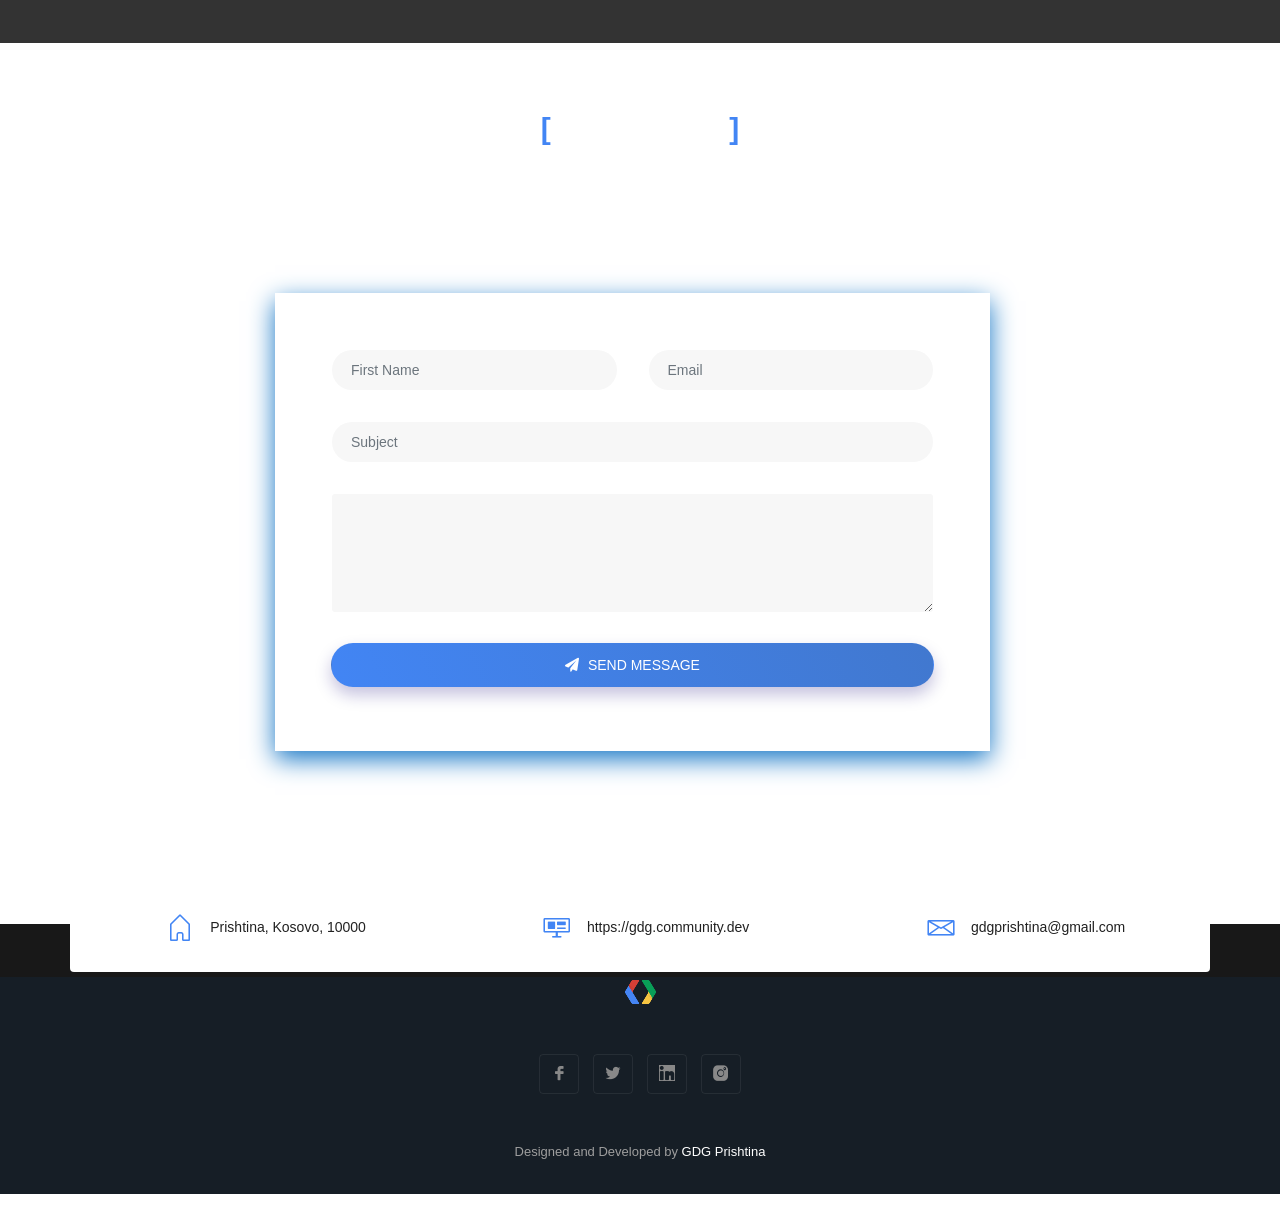
==== commit fde2fcf2: "updated" ====
--- a/index.html
+++ b/index.html
@@ -417,8 +417,8 @@
 
               <br>
               <p class="wow fadeInDown" data-wow-delay="0.2s">DevFest is the worlds largest globally distributed developer conference, bringing together developers from all backgrounds to connect, learn, and innovate. 
-                 <br> DevFest Kosova 2024 is organized by Google Developers Group Prishtina, a community led by students, supported through USAID Private Sector Partnerships to Strengthen Higher Education Activity.
-                 Explore the diverse sessions and exciting events scheduled for the day.</p>
+                 <br> DevFest Kosova 2024 is organized by GDG Prishtina, a community led by students, supported through USAID Private Sector Partnerships to Strengthen Higher Education Activity.
+               <br>  Explore the diverse sessions and exciting events scheduled for the day.</p>
                  <a href="schedule.html" class="btn btn-common mt-30 wow fadeInUp" data-wow-delay="0.3s">Check our Agenda</a>
             </div>
           </div>
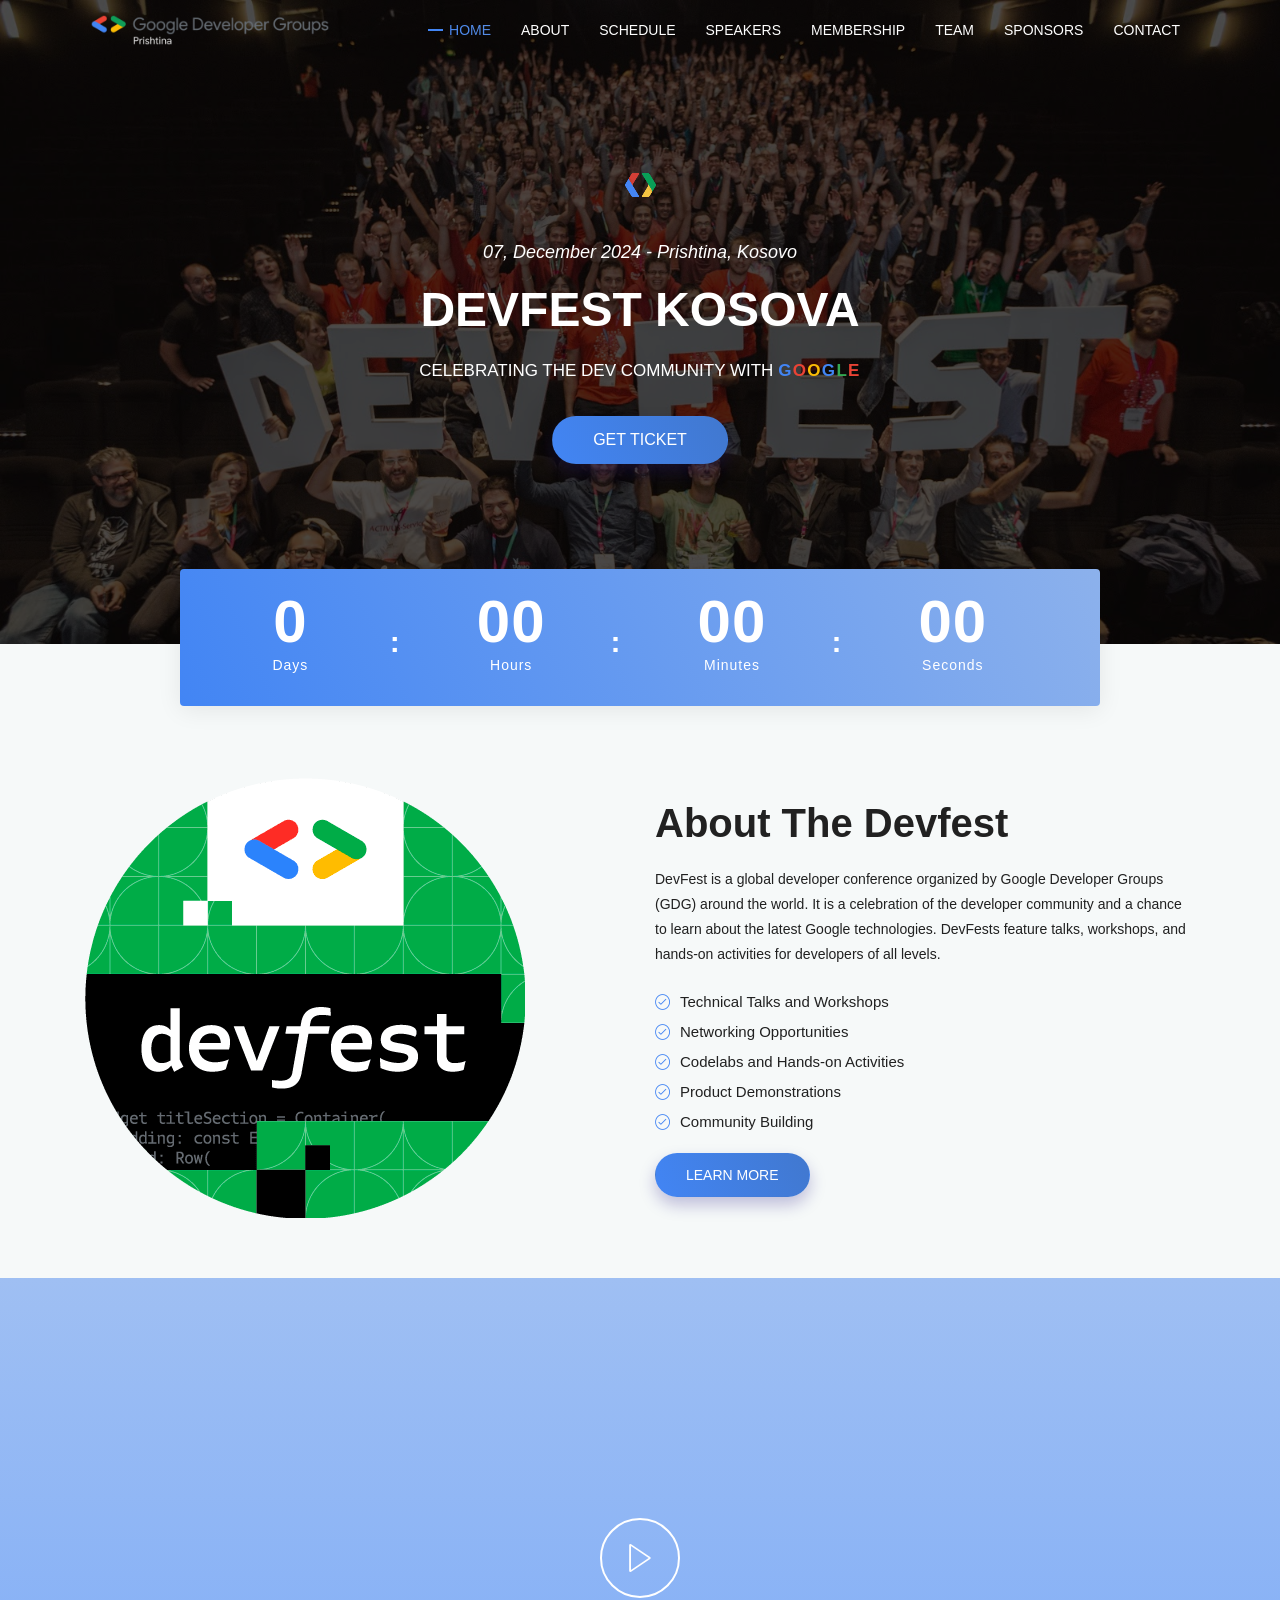
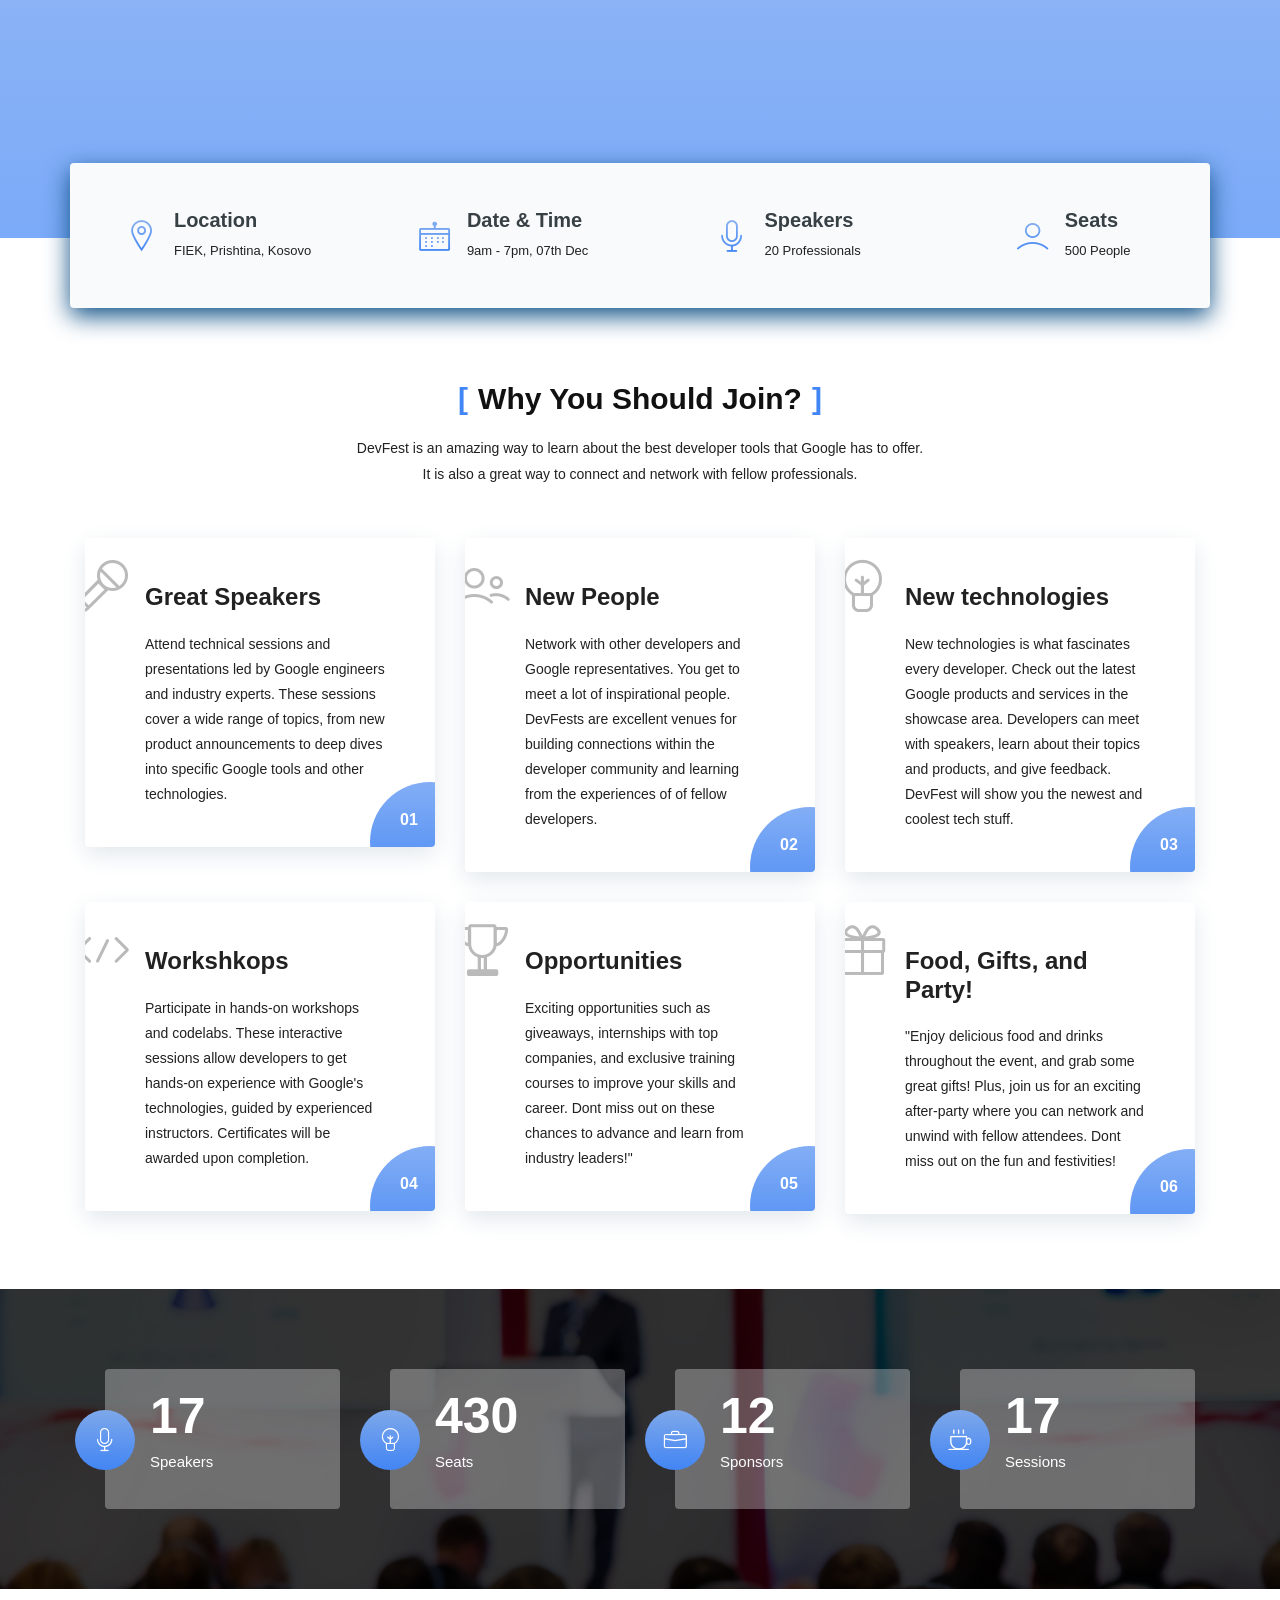
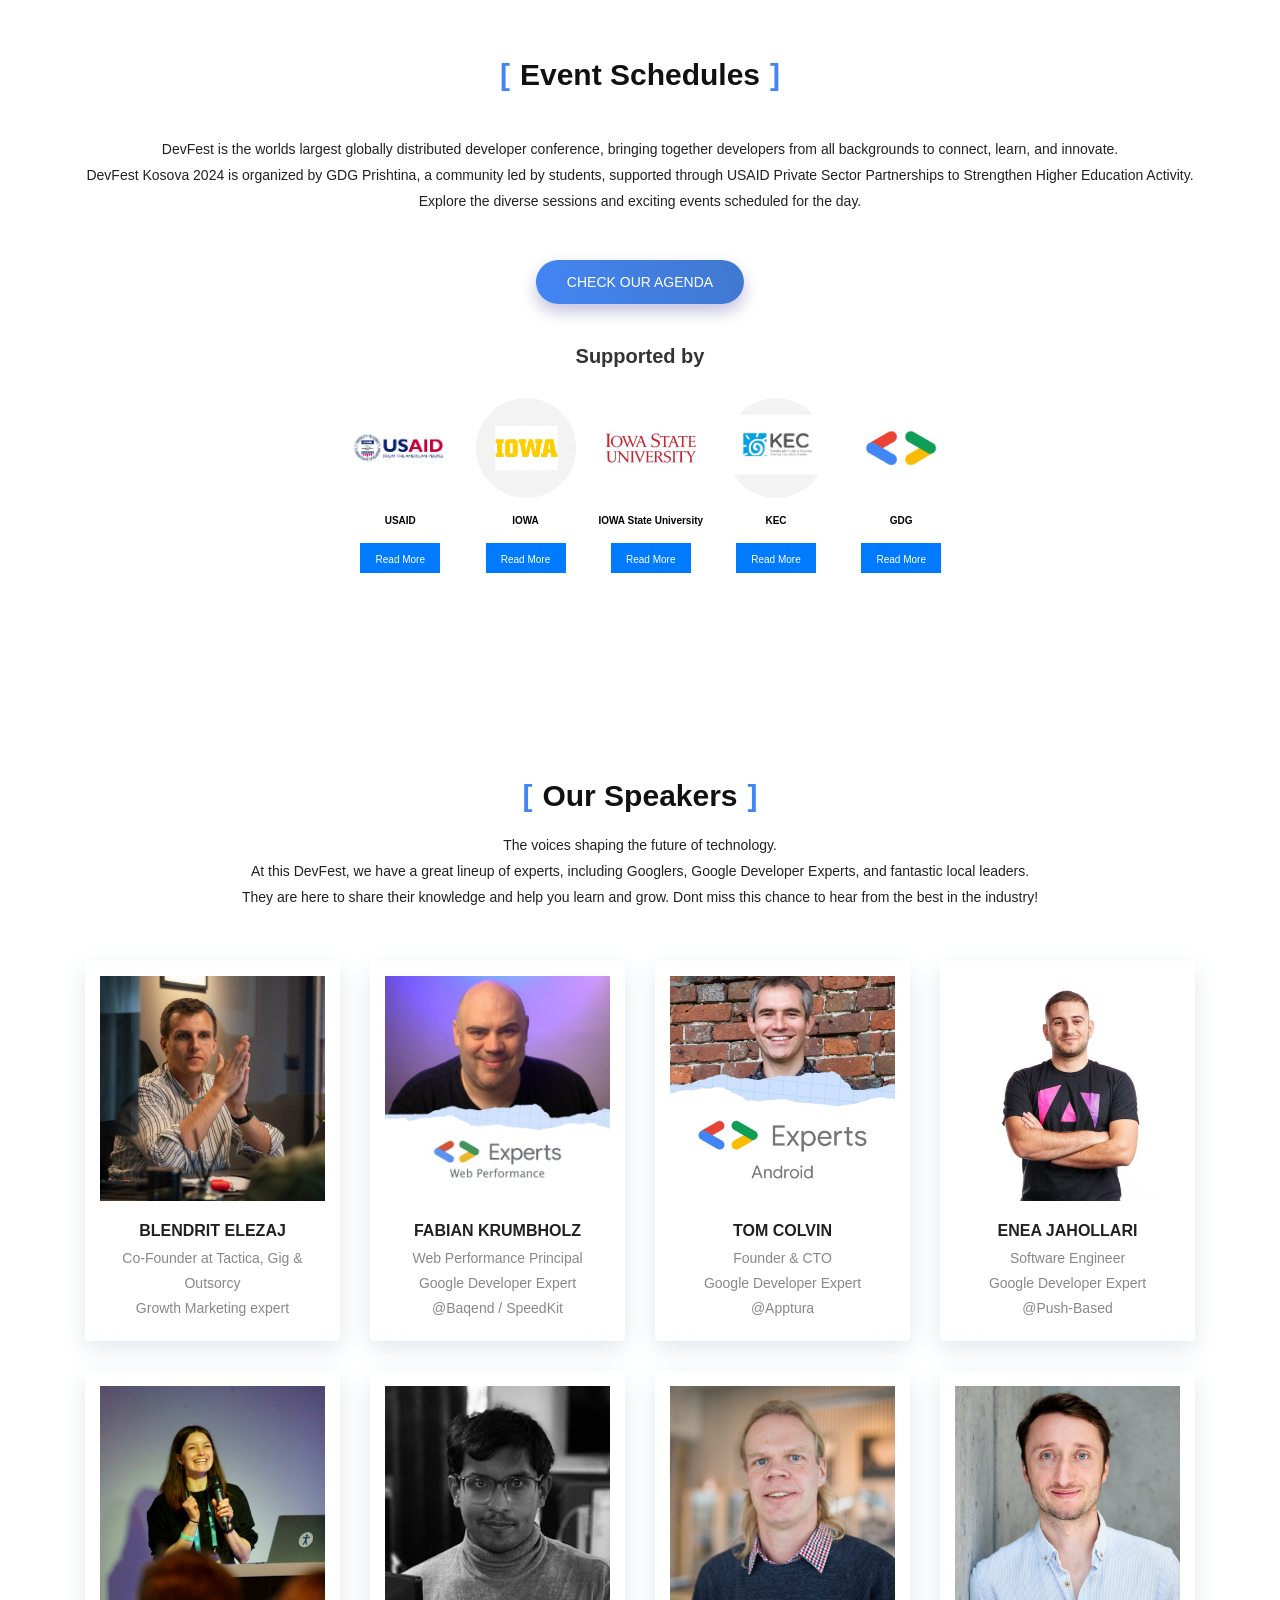
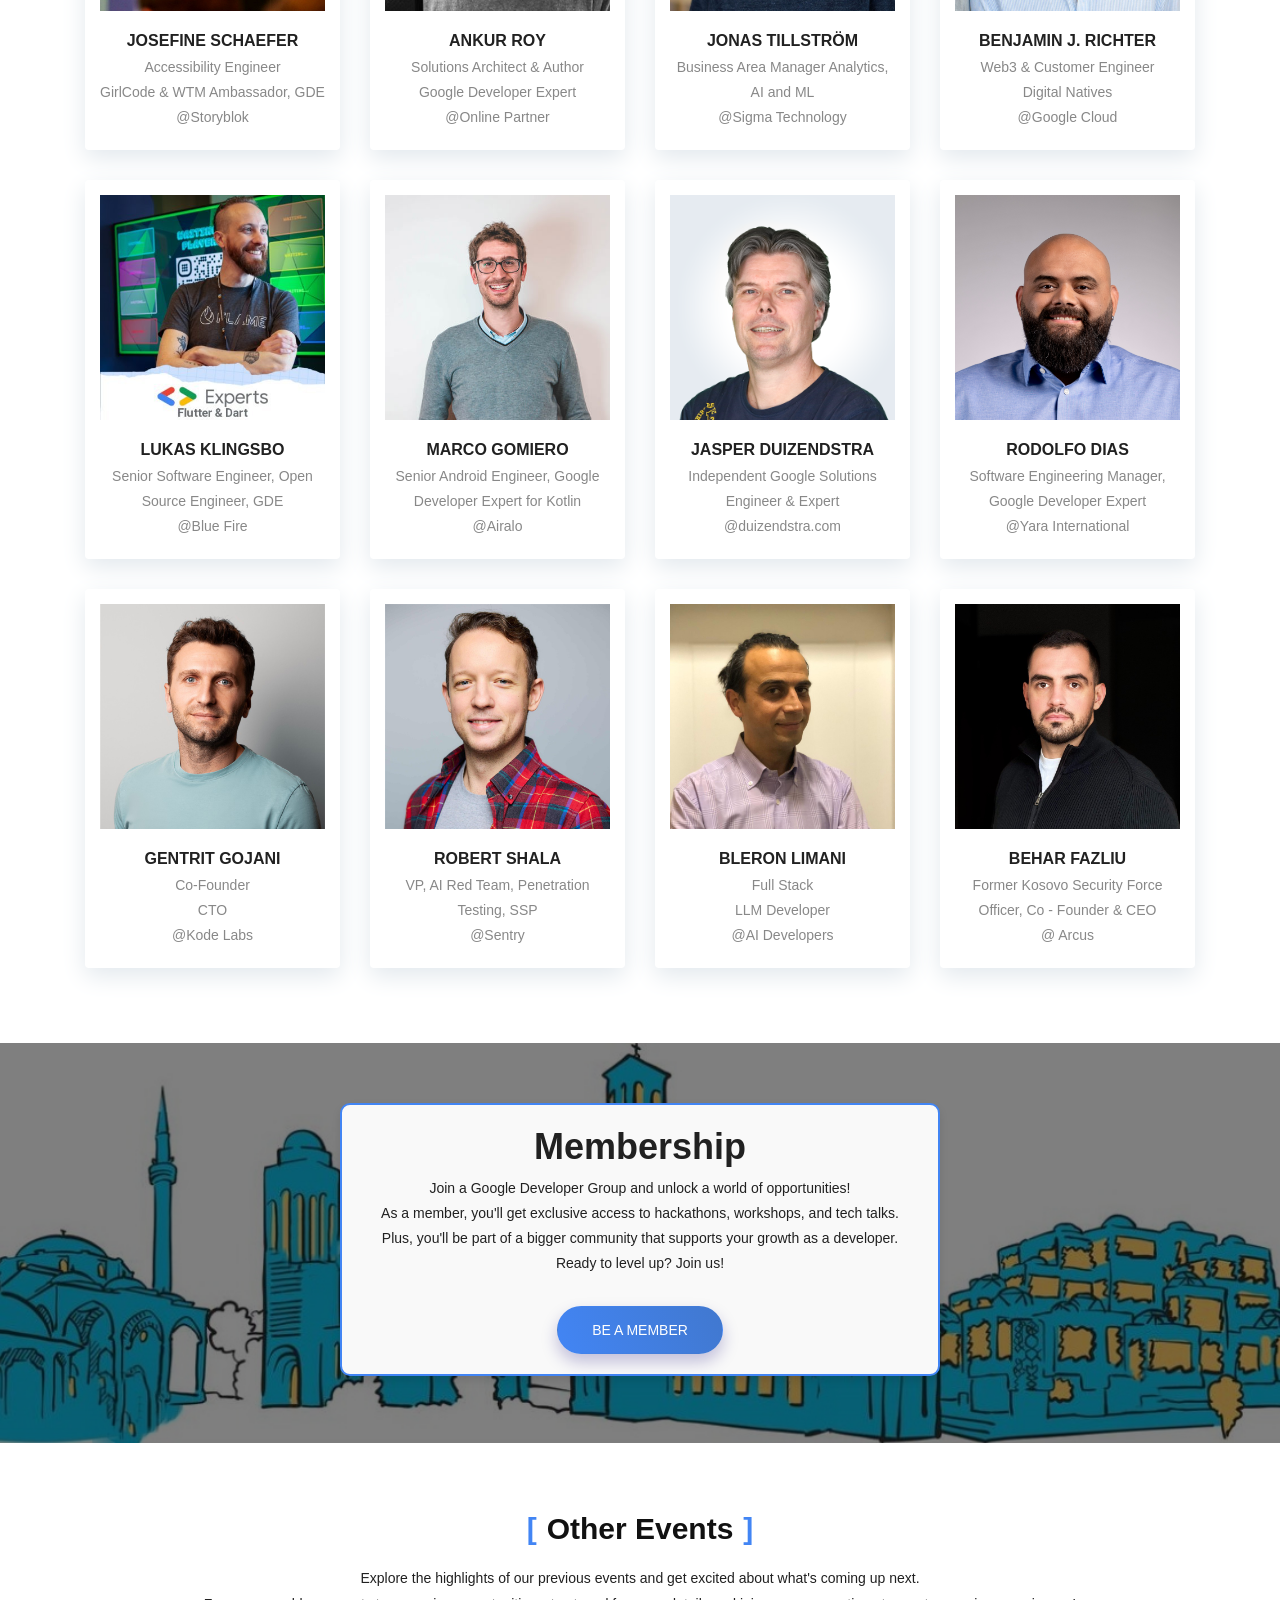
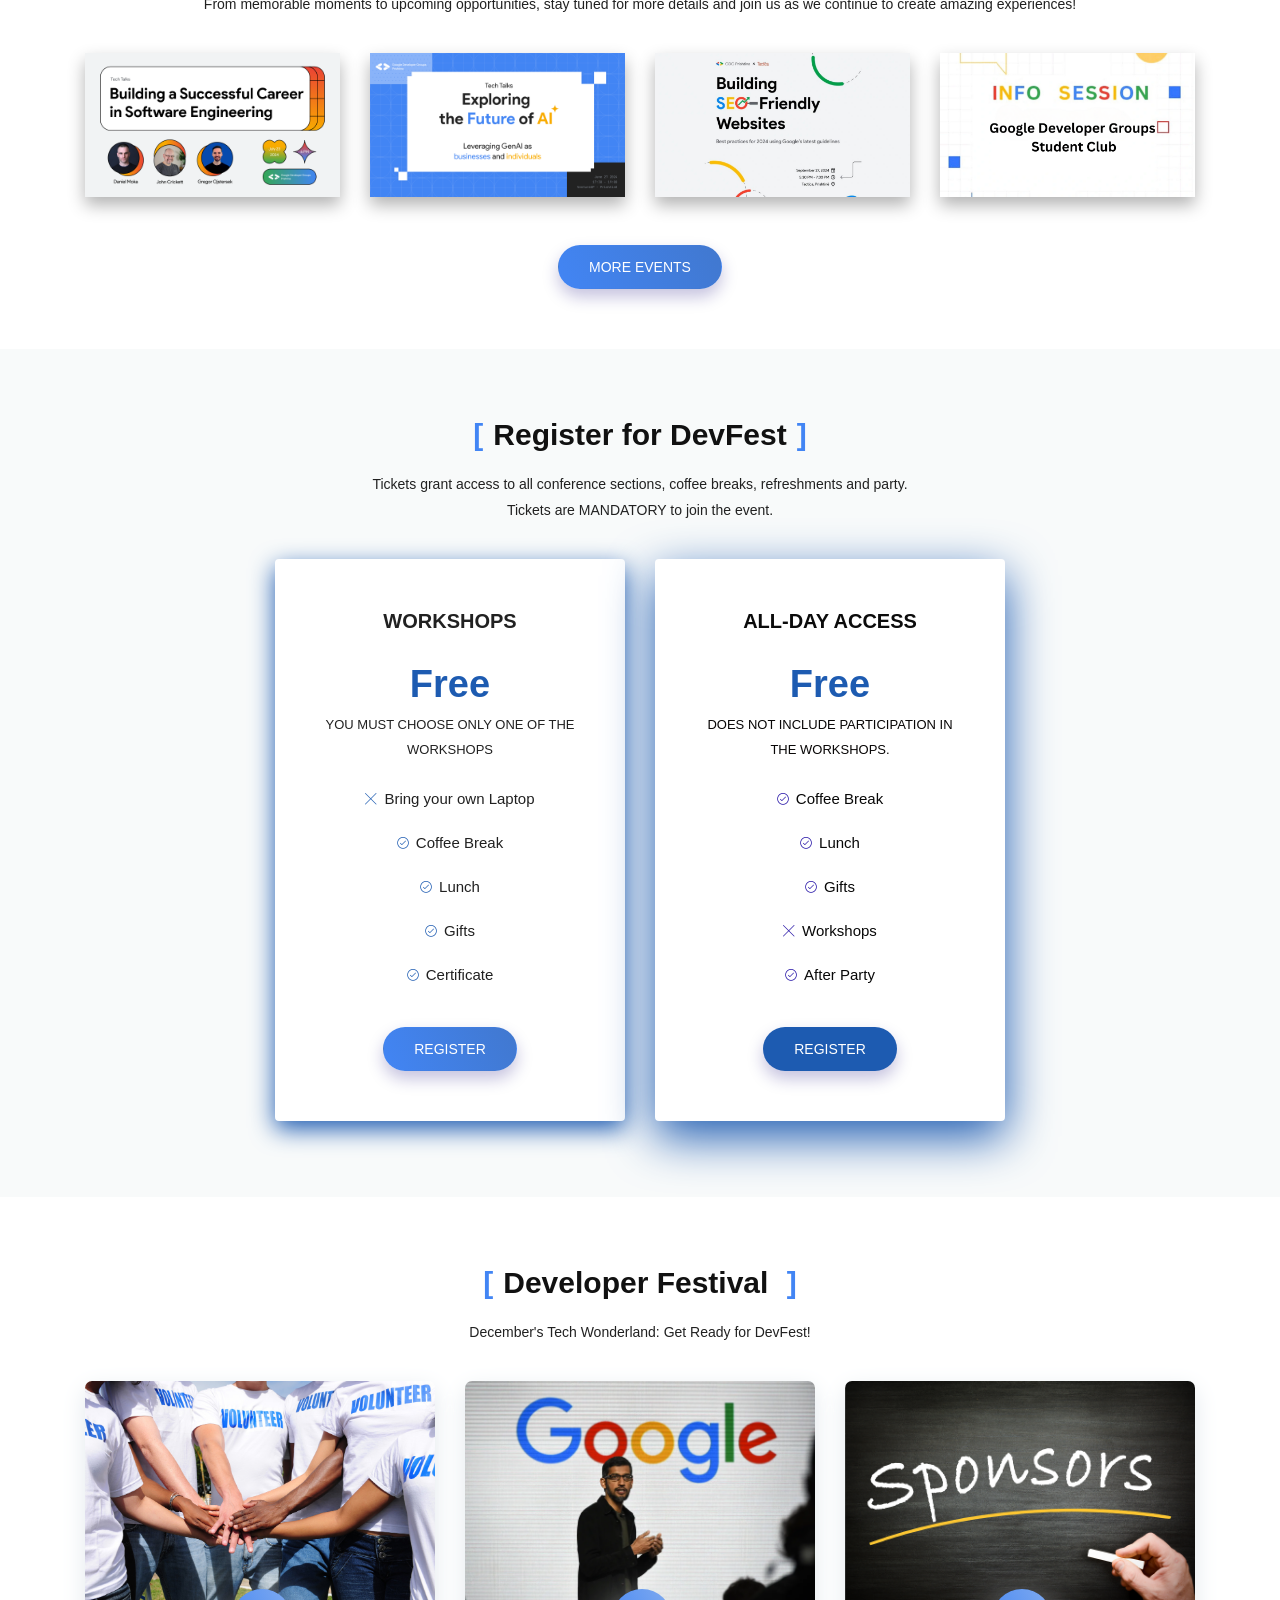
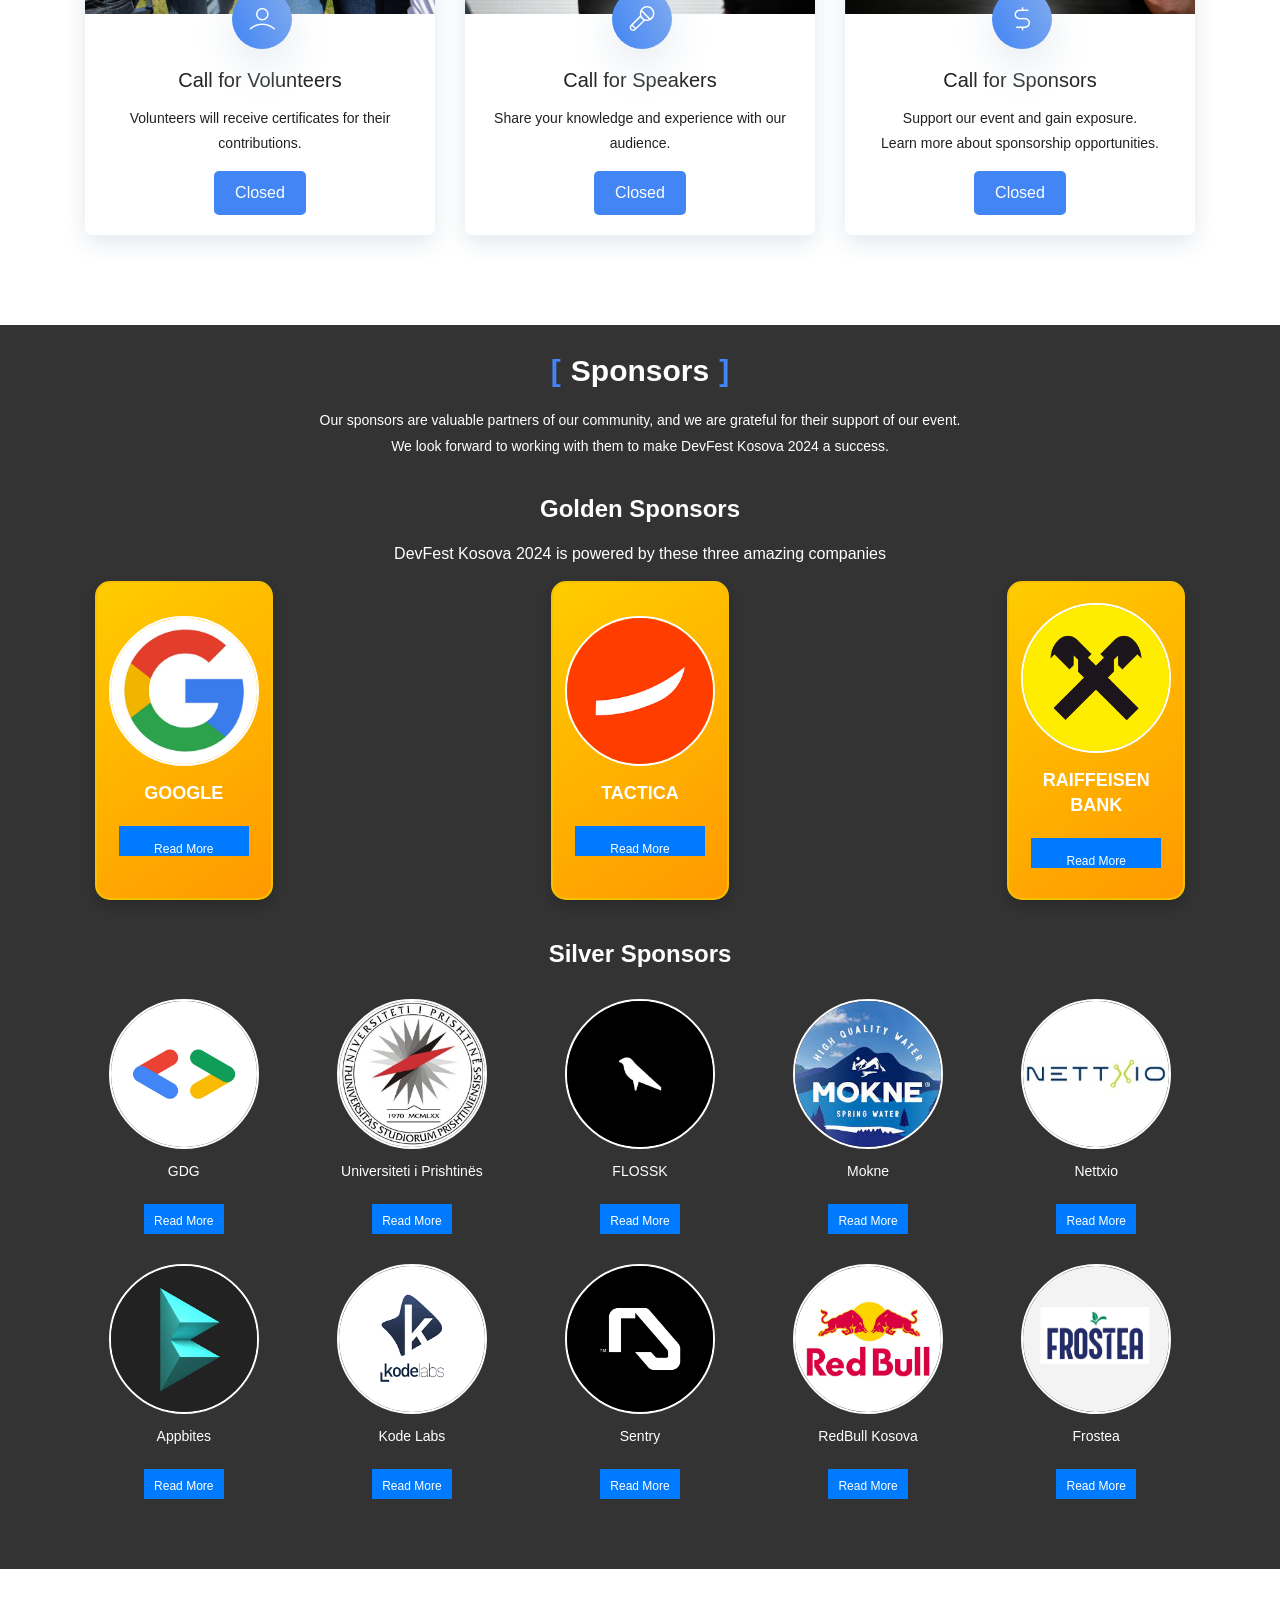
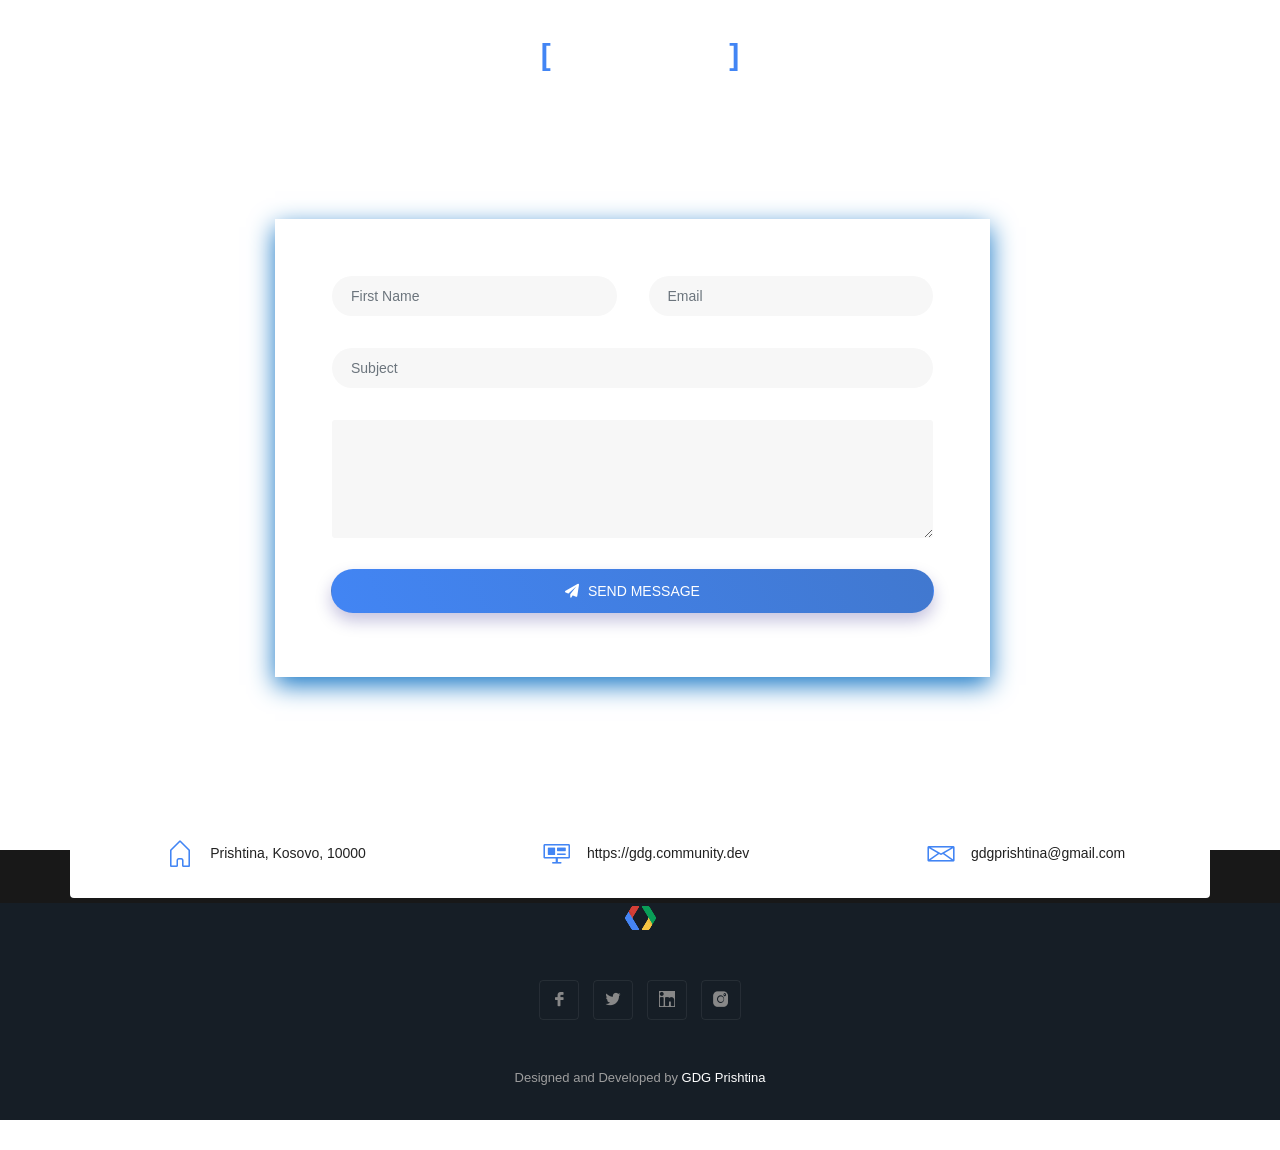
==== commit c0761ae6: "Updated" ====
--- a/index.html
+++ b/index.html
@@ -814,8 +814,30 @@
             <!-- Team Item Ends -->
           </div>
 
-        </div>
-        <a href="" class="btn btn-common mt-30 wow fadeInUp" data-wow-delay="0.3s"> More speakers to be announce later</a>
+          <div class="col-lg-3 col-md-6 col-xs-12">
+            <!-- Team Item Starts -->
+            <div class="team-item wow fadeInUp" data-wow-delay="1.0s">
+              <div class="team-img">
+                <img class="img-fluid" src="assets/img/speaker/behar.jpeg" alt="" >
+                <div class="team-overlay">
+                  <div class="social-links">
+                    <a href="https://www.linkedin.com/in/beharfazliu/" target="_blank"><i class="fab fa-linkedin"></i></a>
+                    <a href="" target="_blank"><i class="fab fa-google"></i></a>
+                    
+                </div>
+                </div>
+              </div>
+              <div class="info-text">
+                <h3><a href="#">
+                  Behar Fazliu</a></h3>
+                <p>Former Kosovo Security Force Officer, Co - Founder & CEO <br>  @ Arcus</p>
+              </div>
+            </div>
+            <!-- Team Item Ends -->
+          </div>
+
+
+        </div>
       </div>
     </section>
     <!-- Team Section End -->
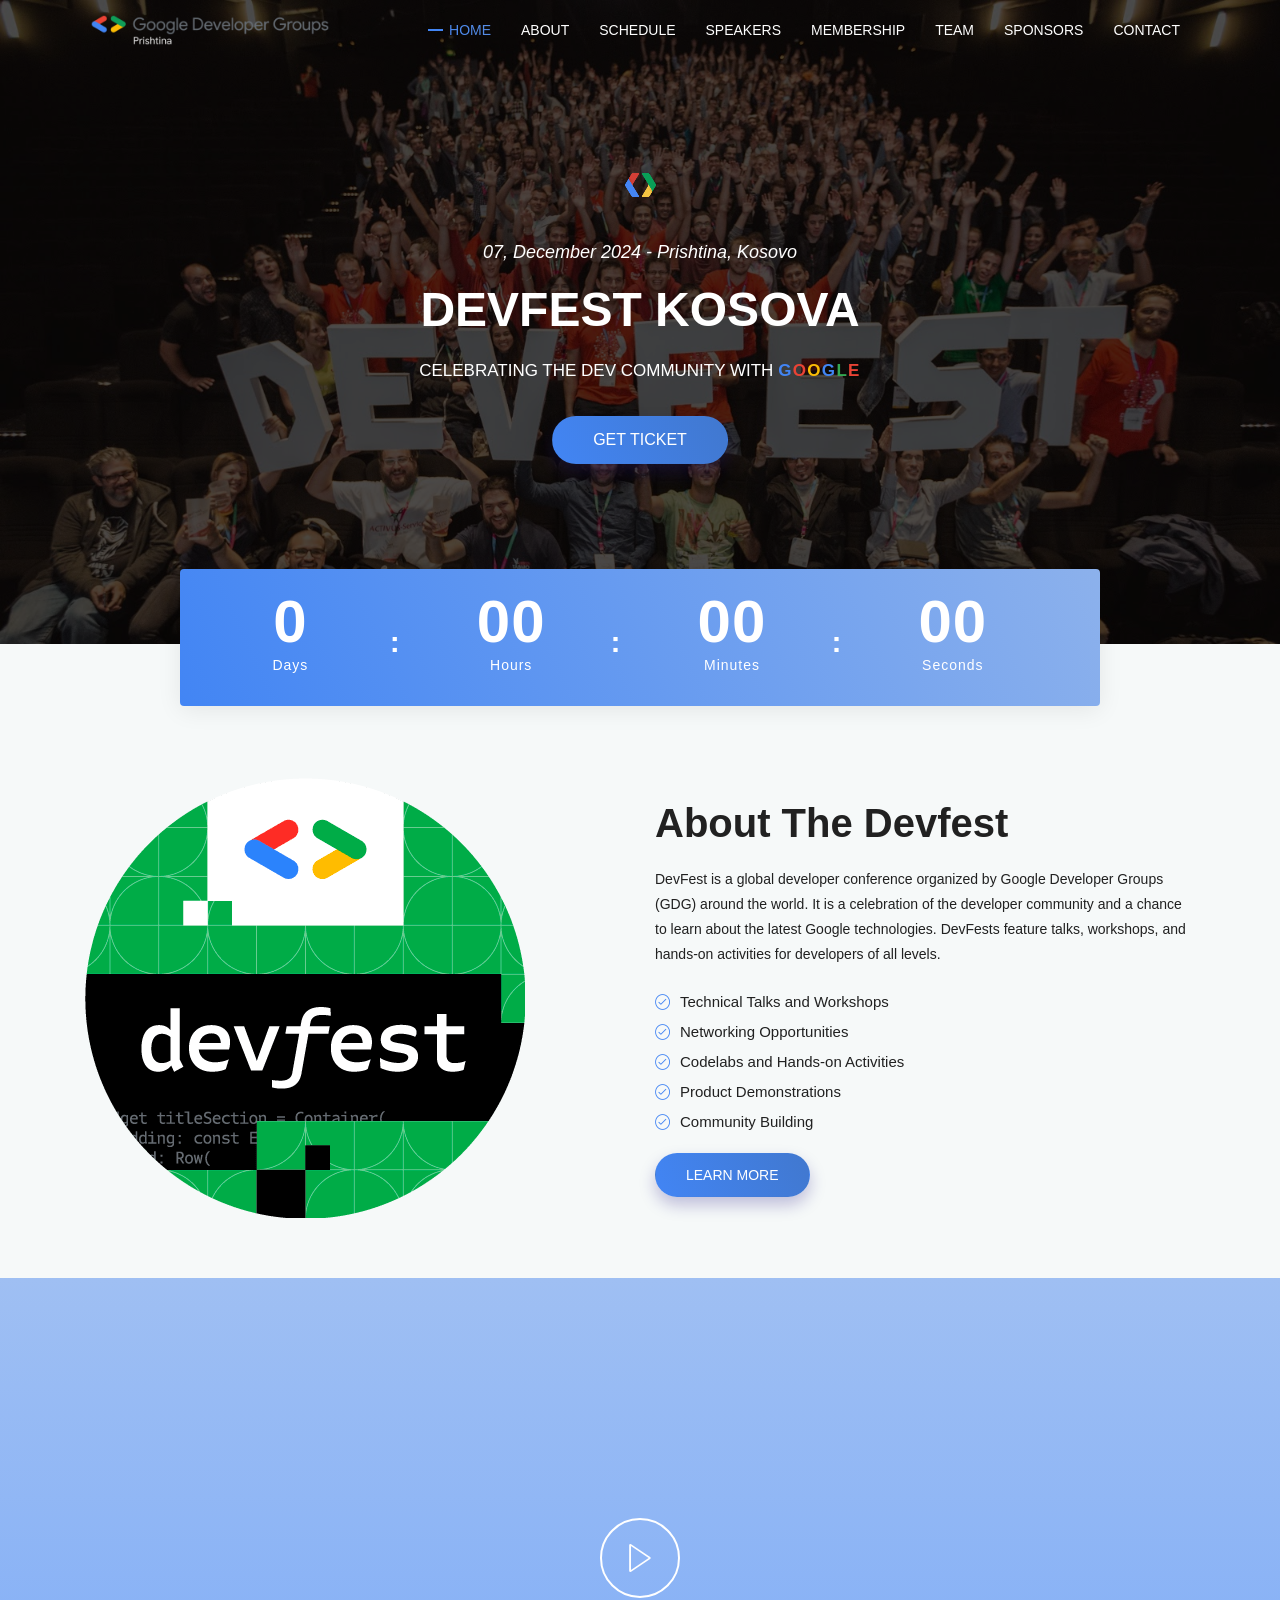
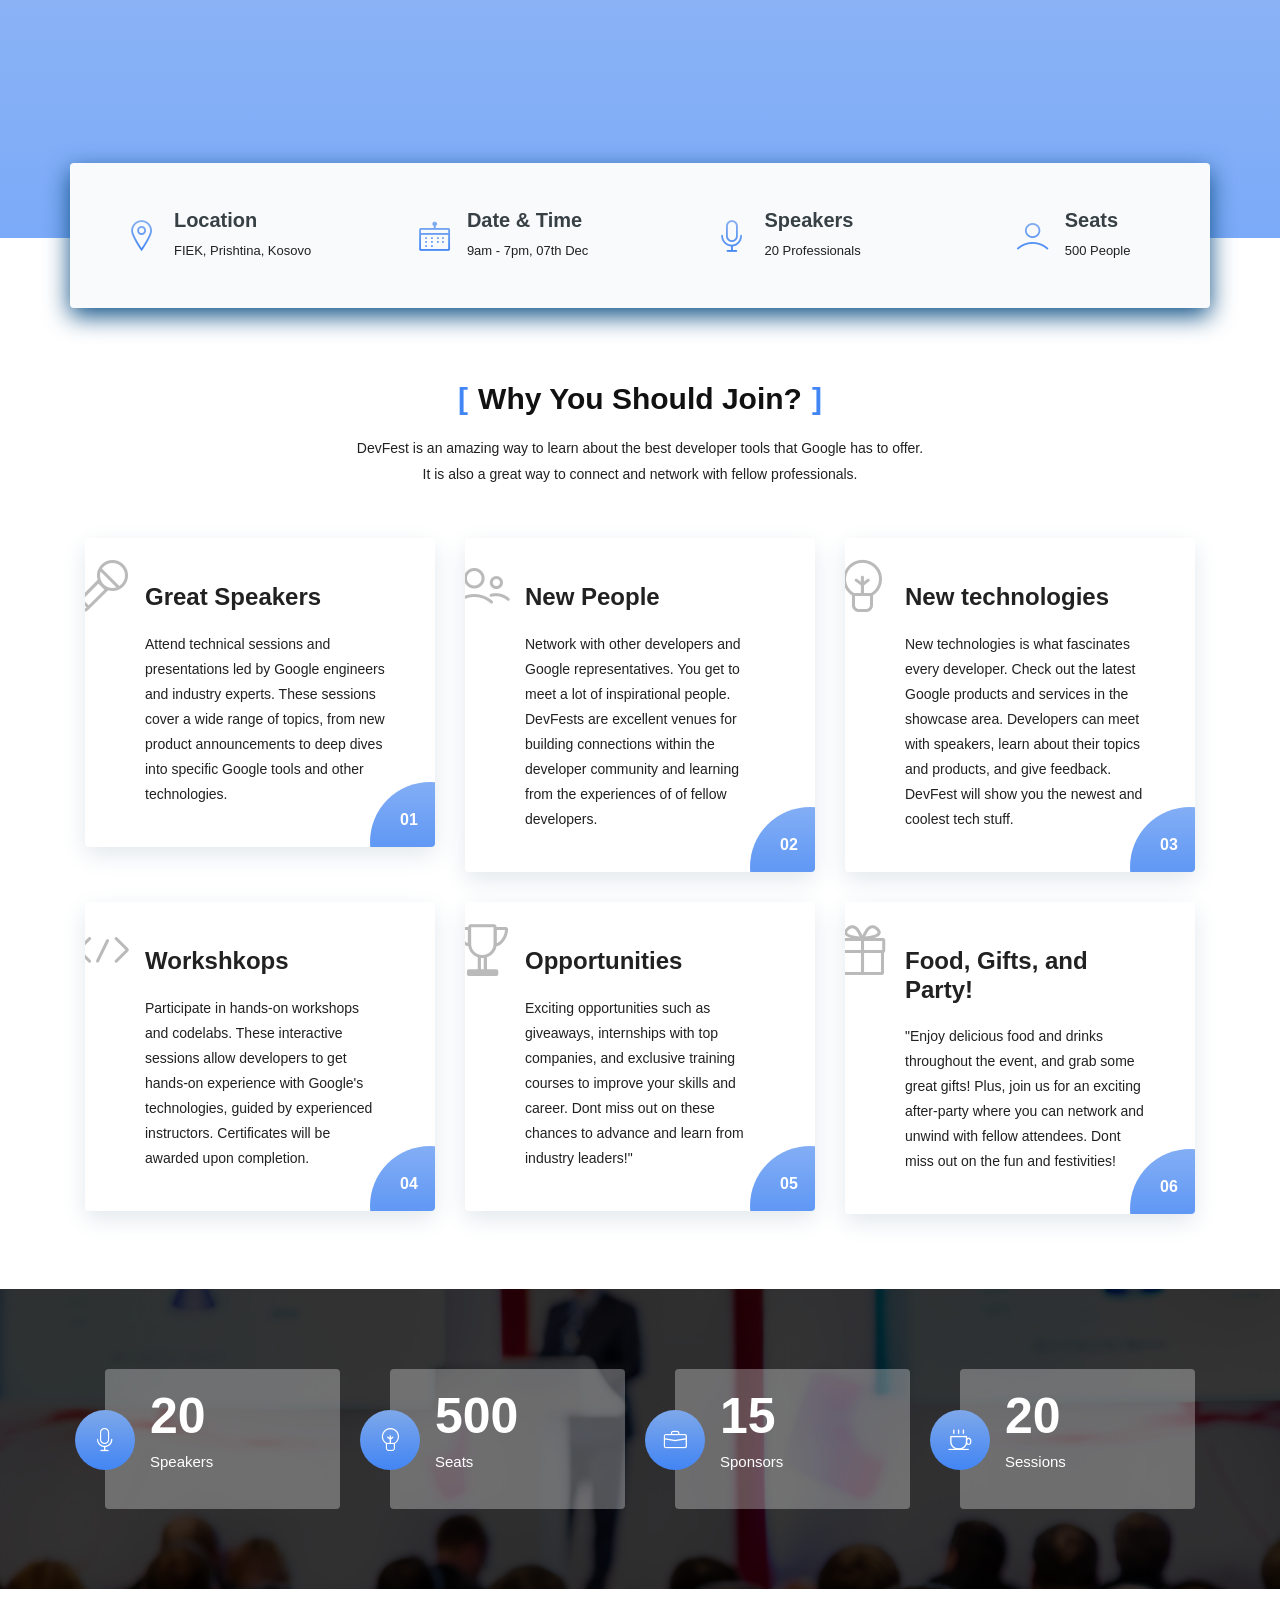
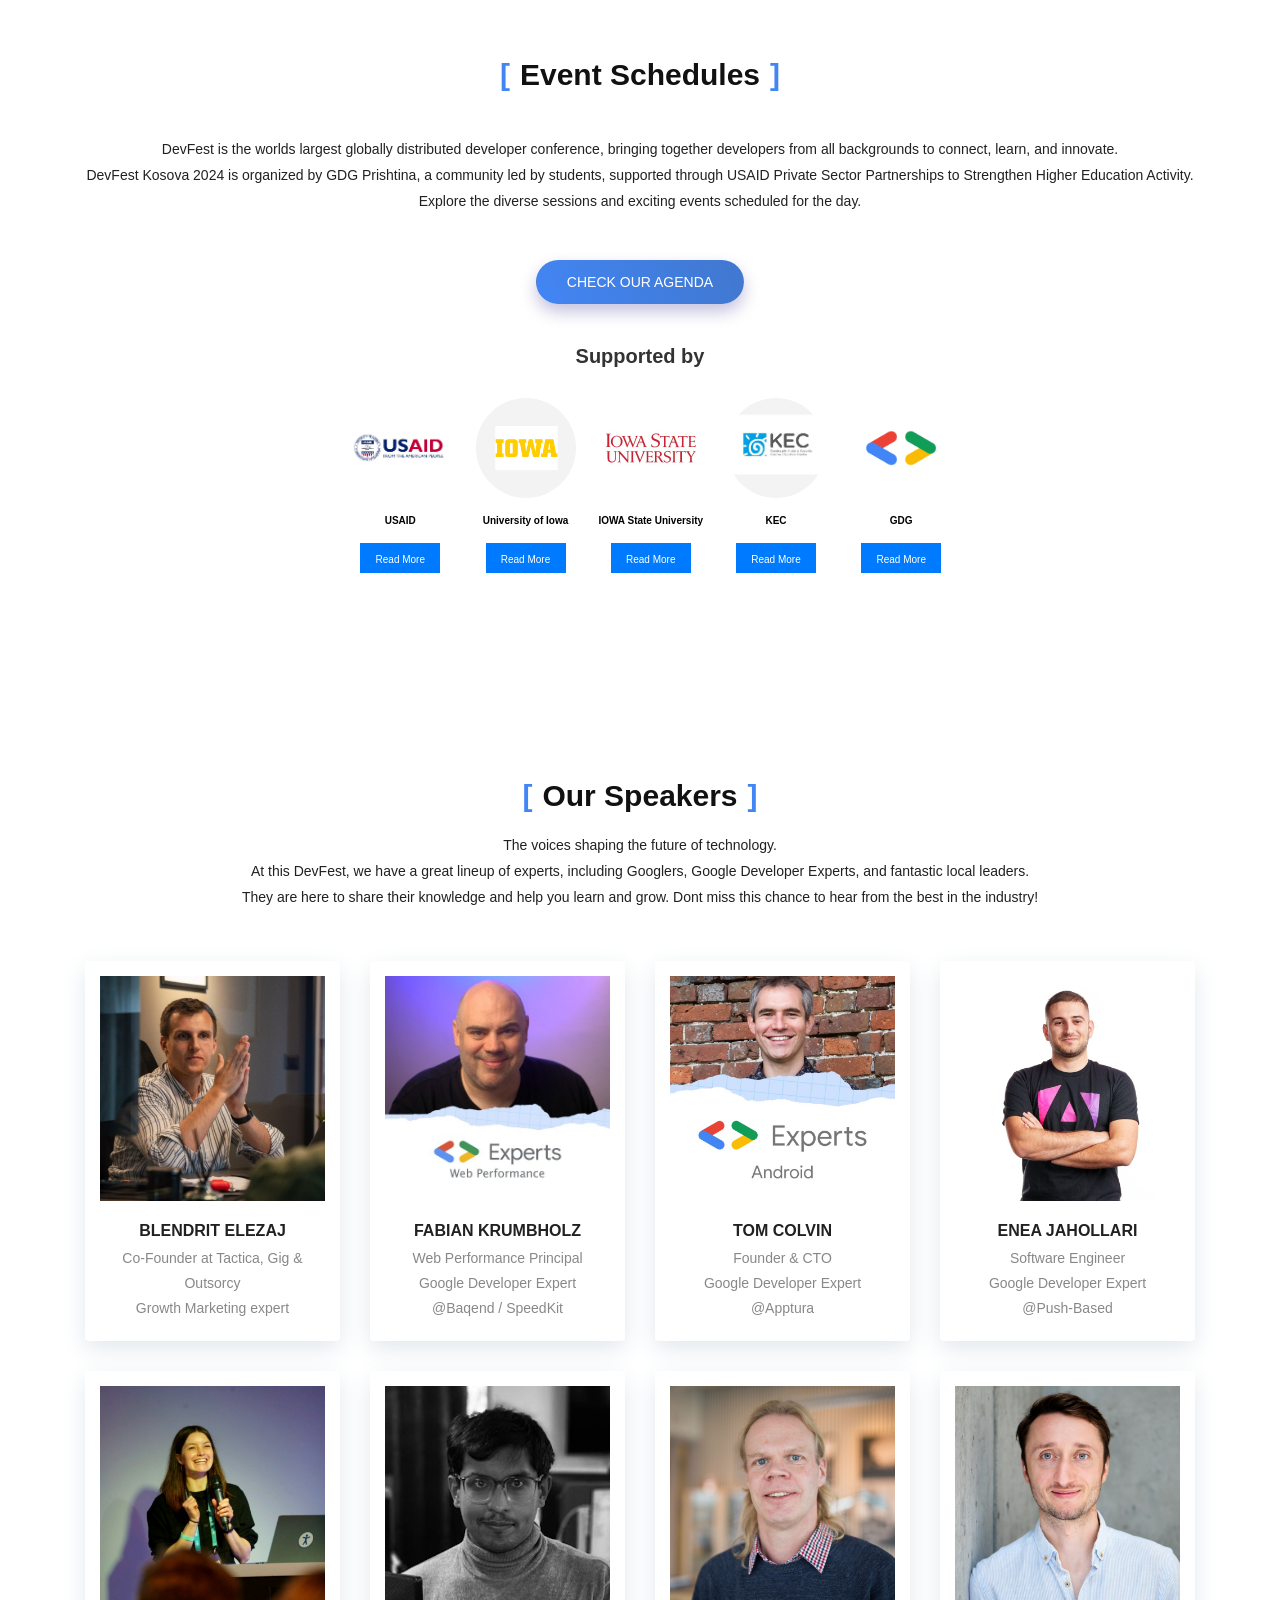
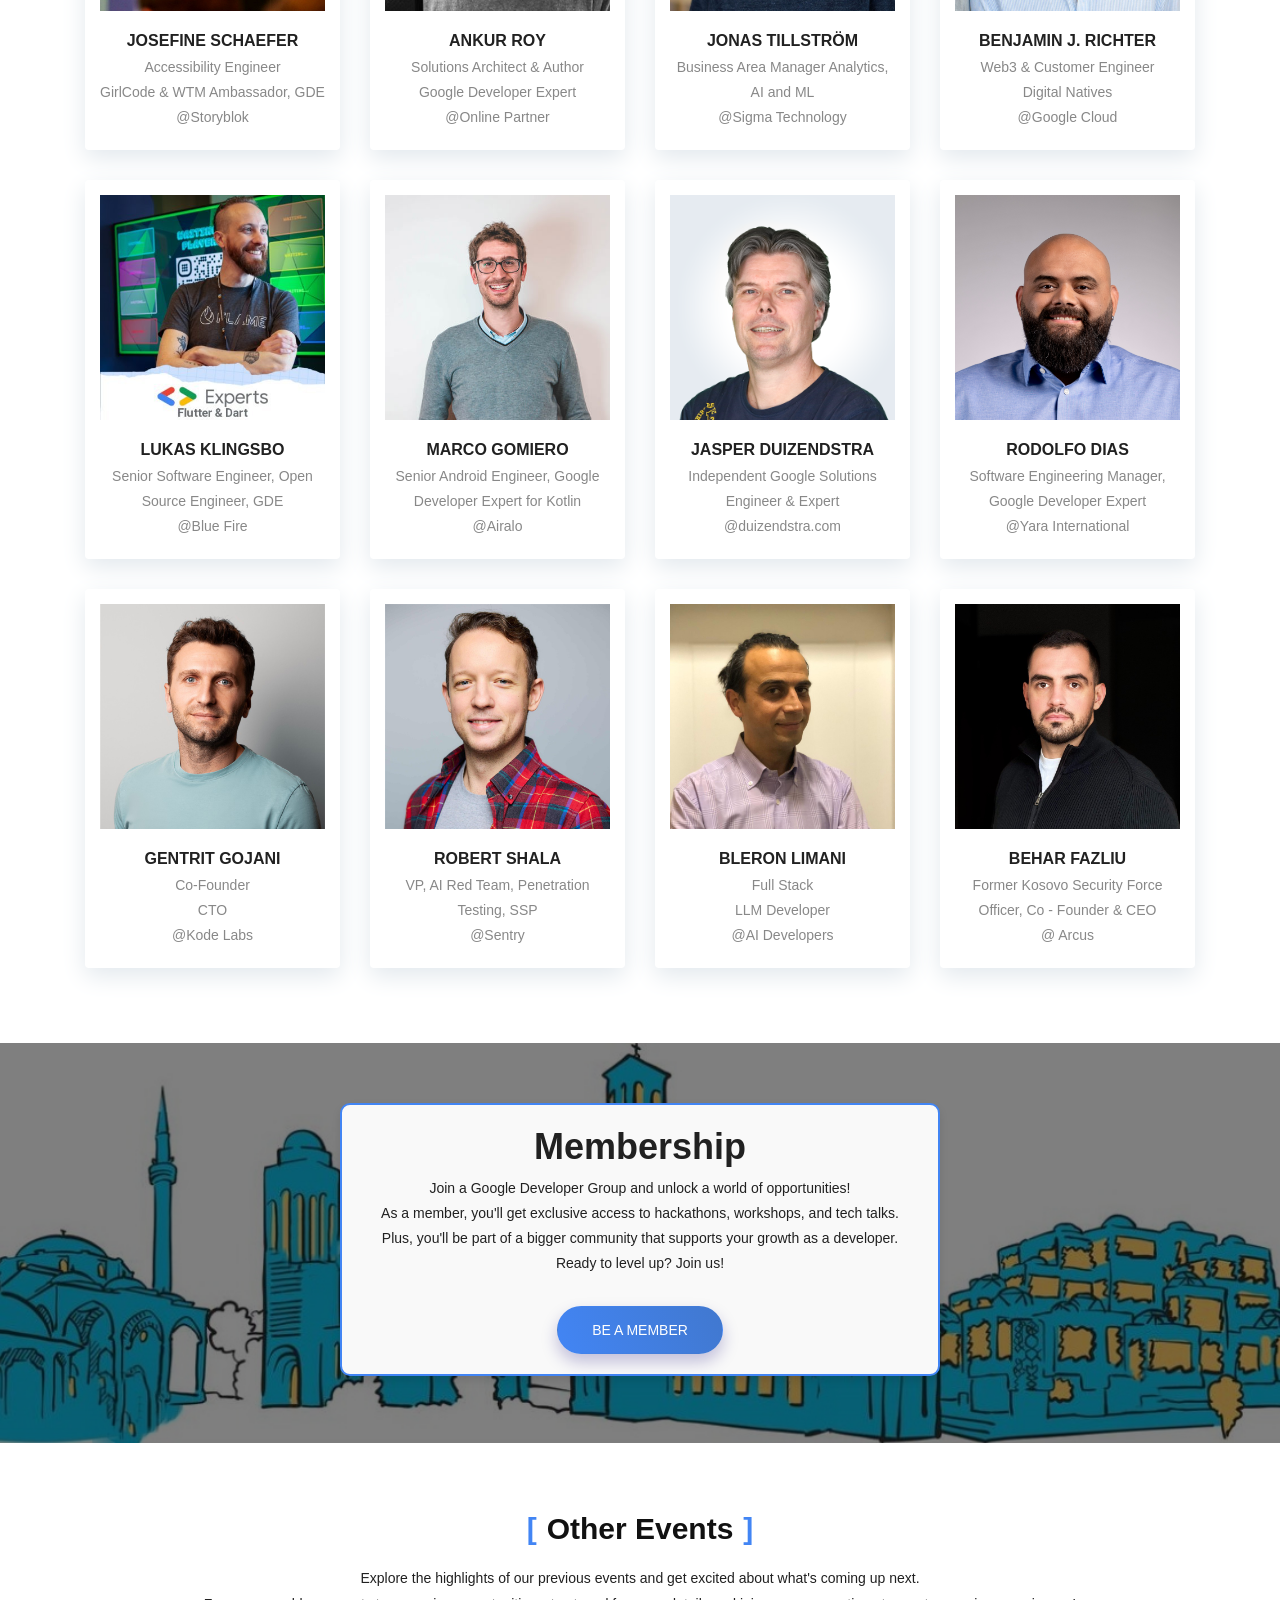
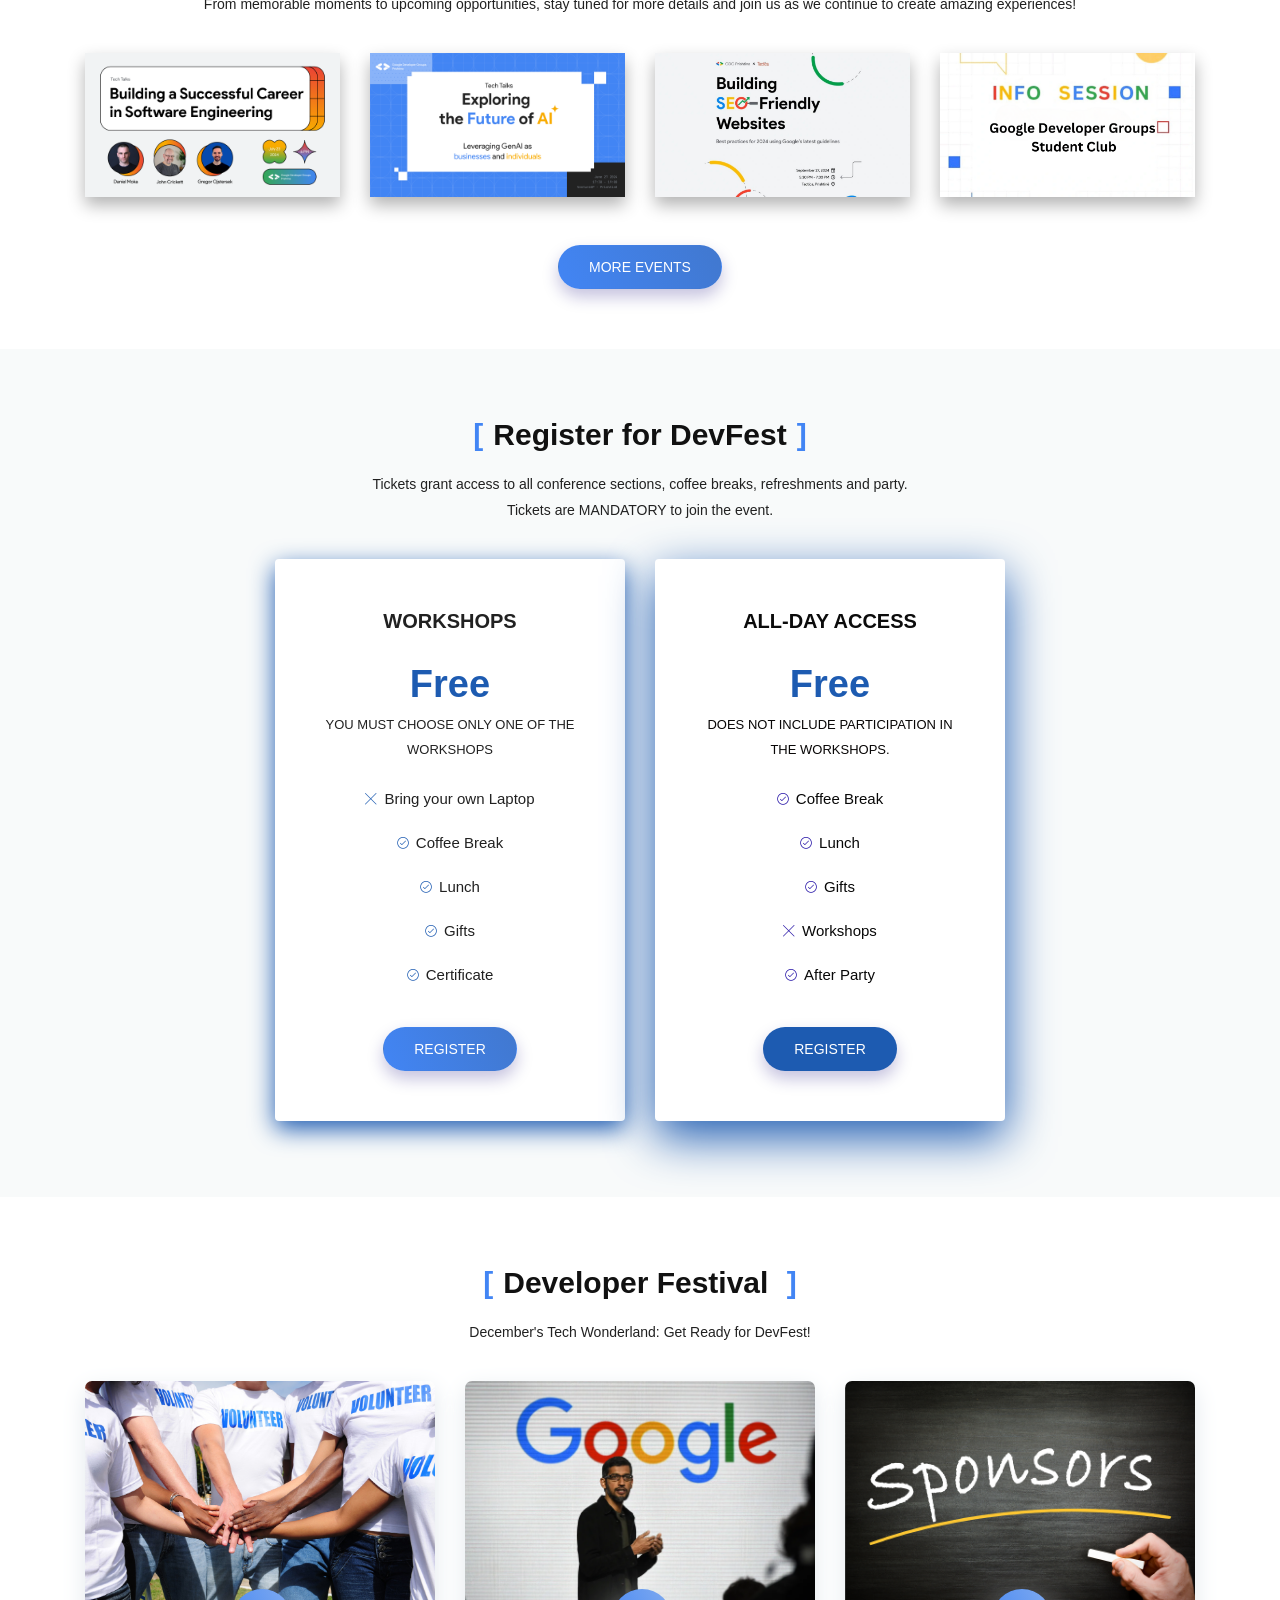
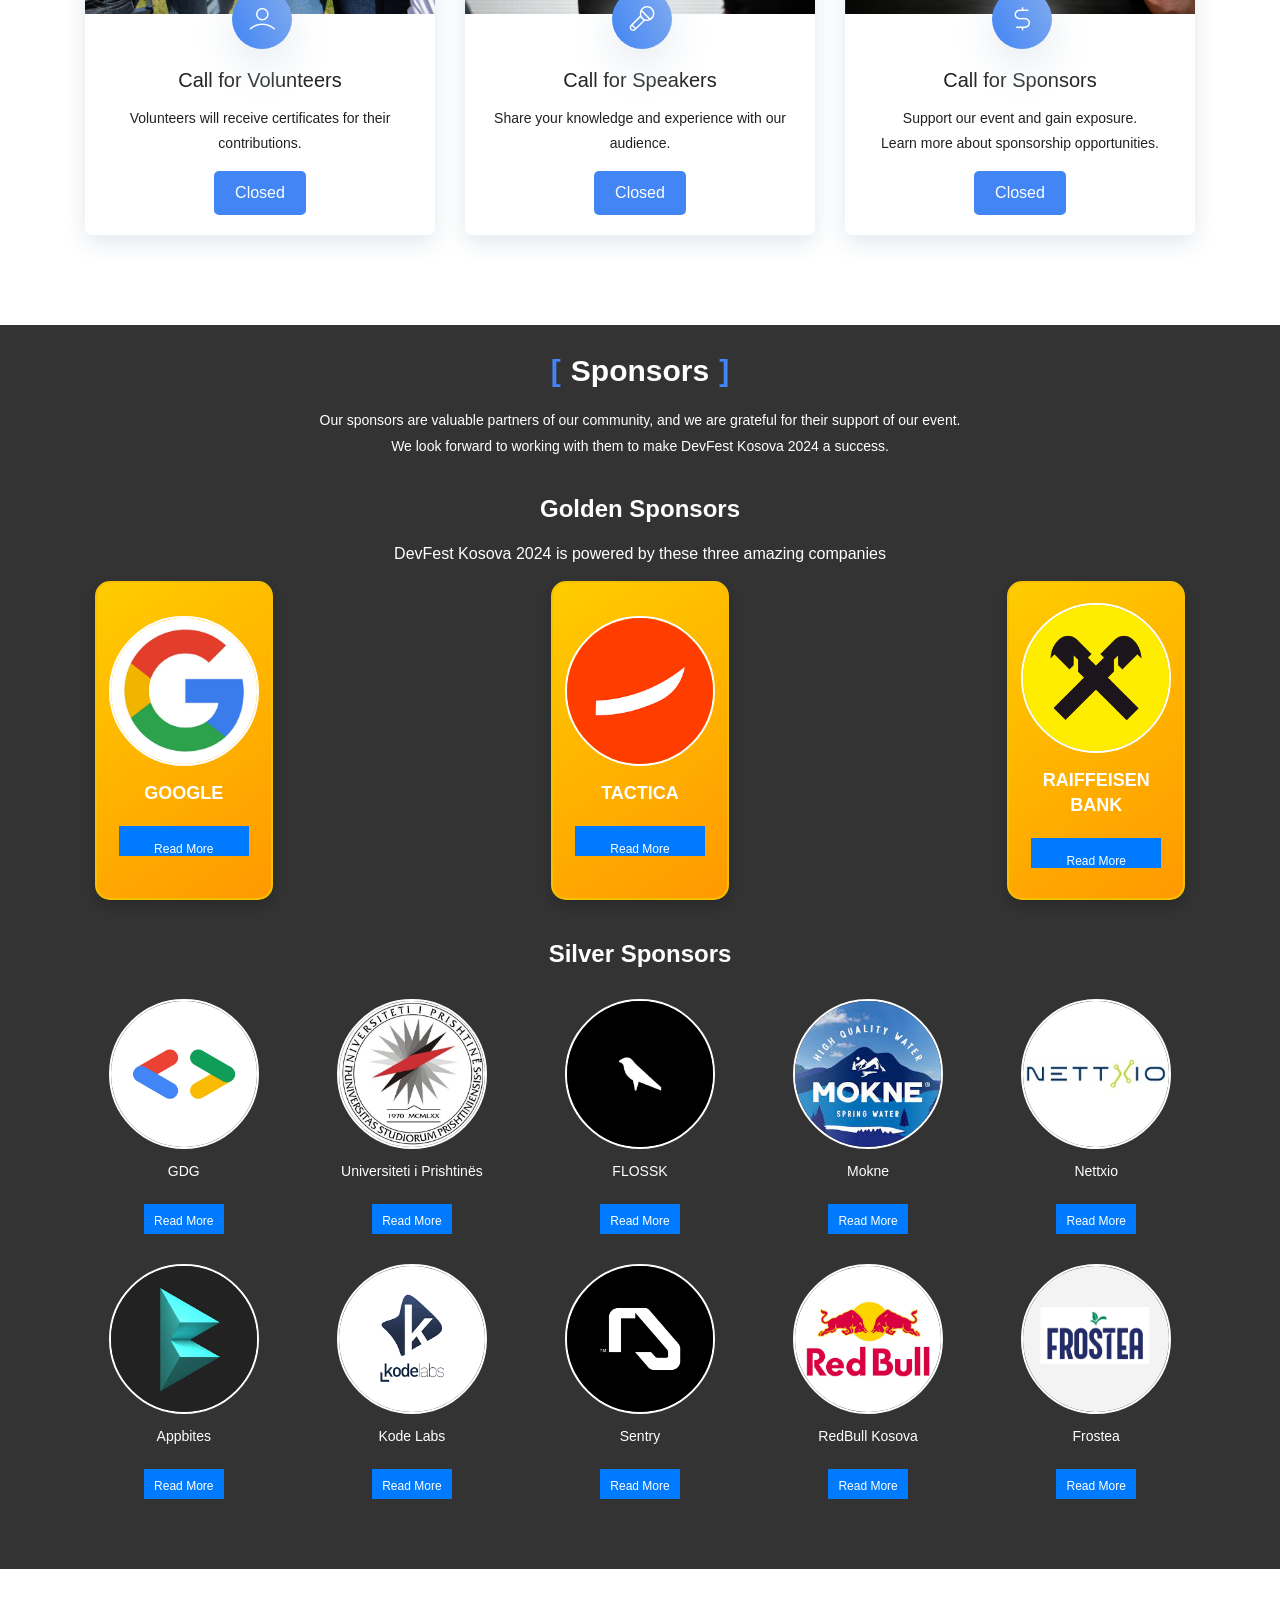
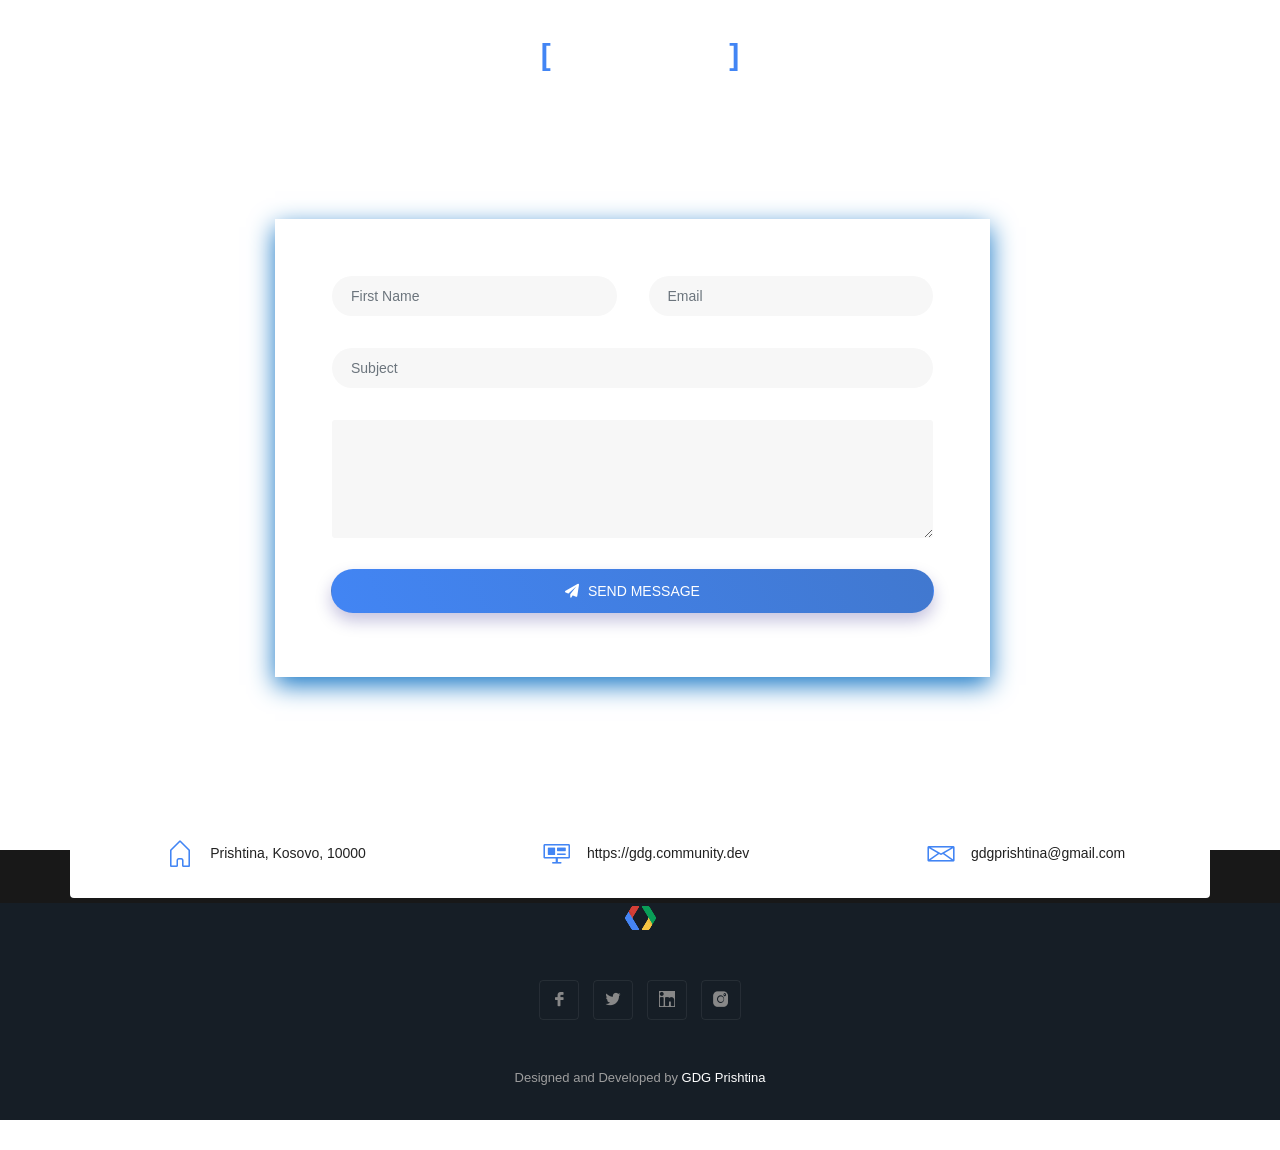
==== commit 131d9688: "updated" ====
--- a/index.html
+++ b/index.html
@@ -438,7 +438,7 @@
         
                 <div class="sponsor-item">
                   <a href="#"><img src="assets/img/sponsors/Screenshot 2024-12-03 074210.png" alt="Sponsor 4"></a>
-                  <p class="sponsor-name">IOWA</p>
+                  <p class="sponsor-name">University of Iowa</p>
                   <a href="https://uiowa.edu/" class="read-more-button">Read More</a>
                 </div>
         
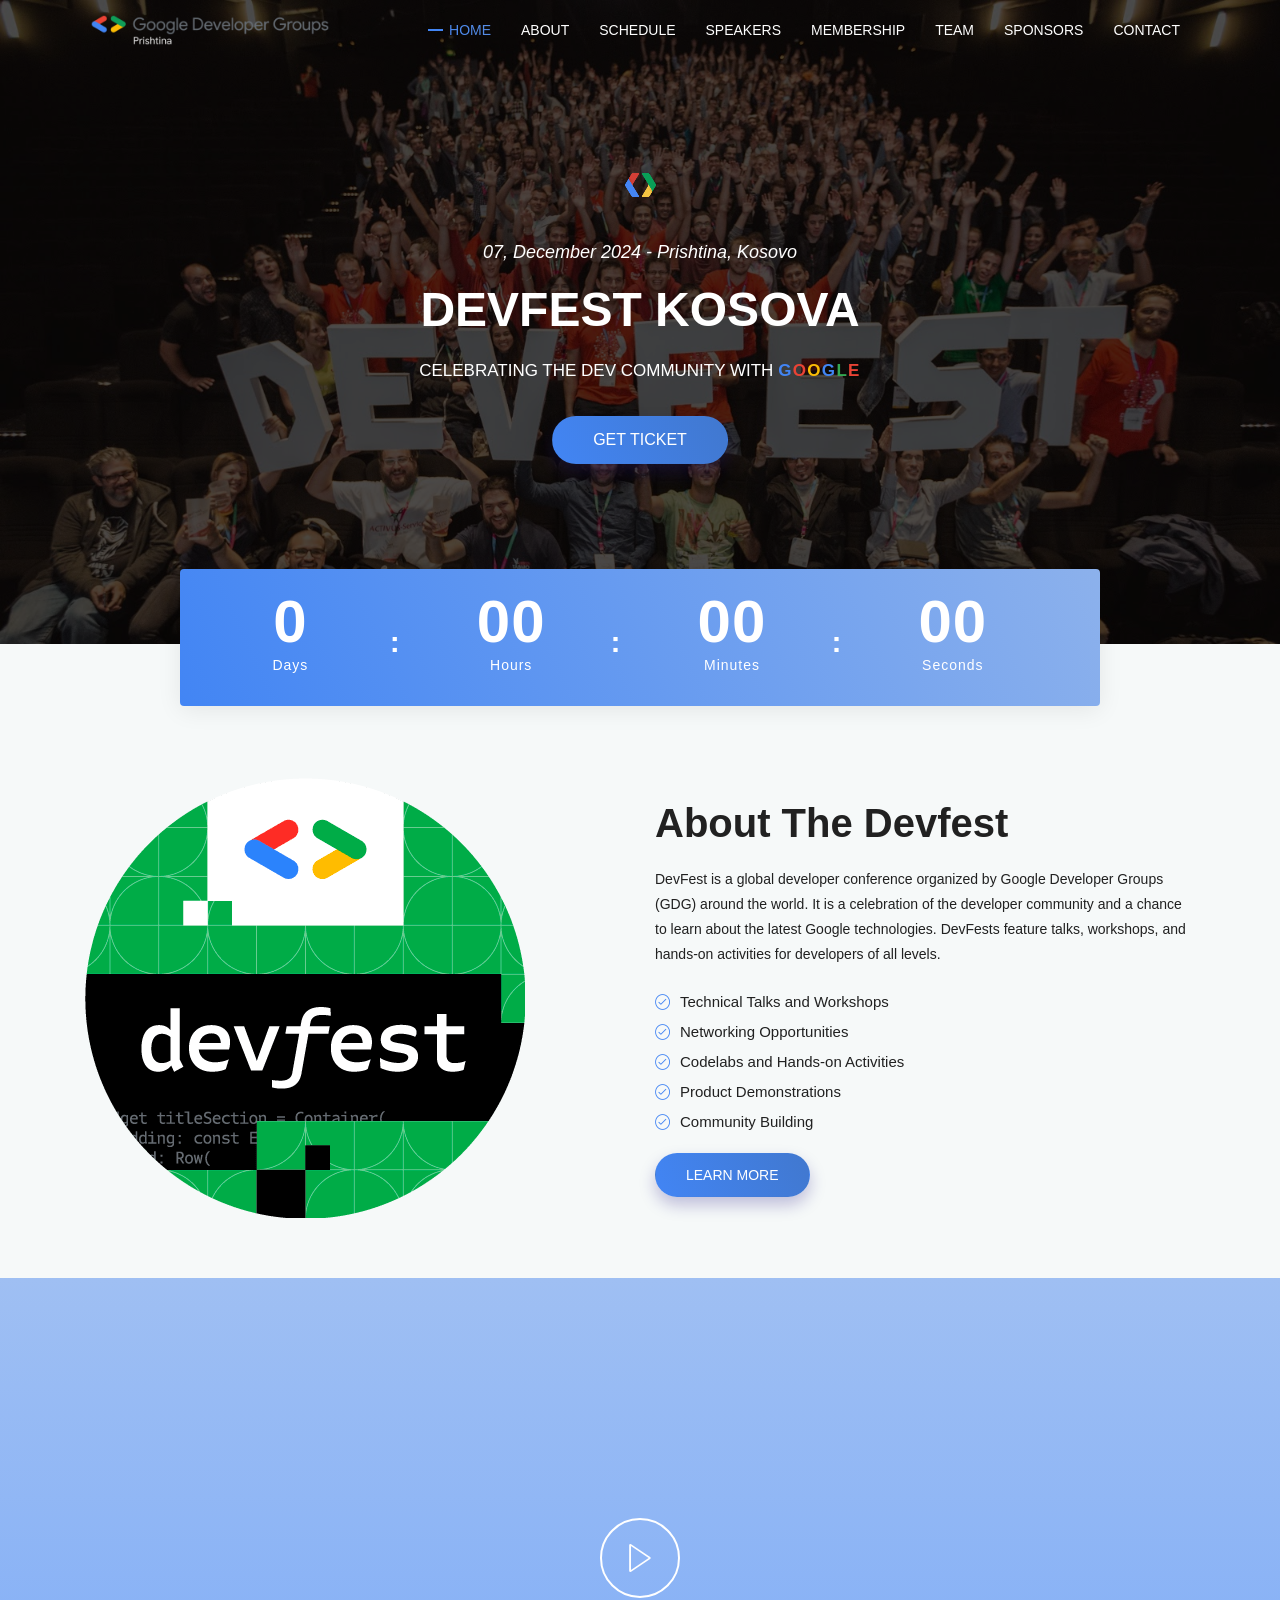
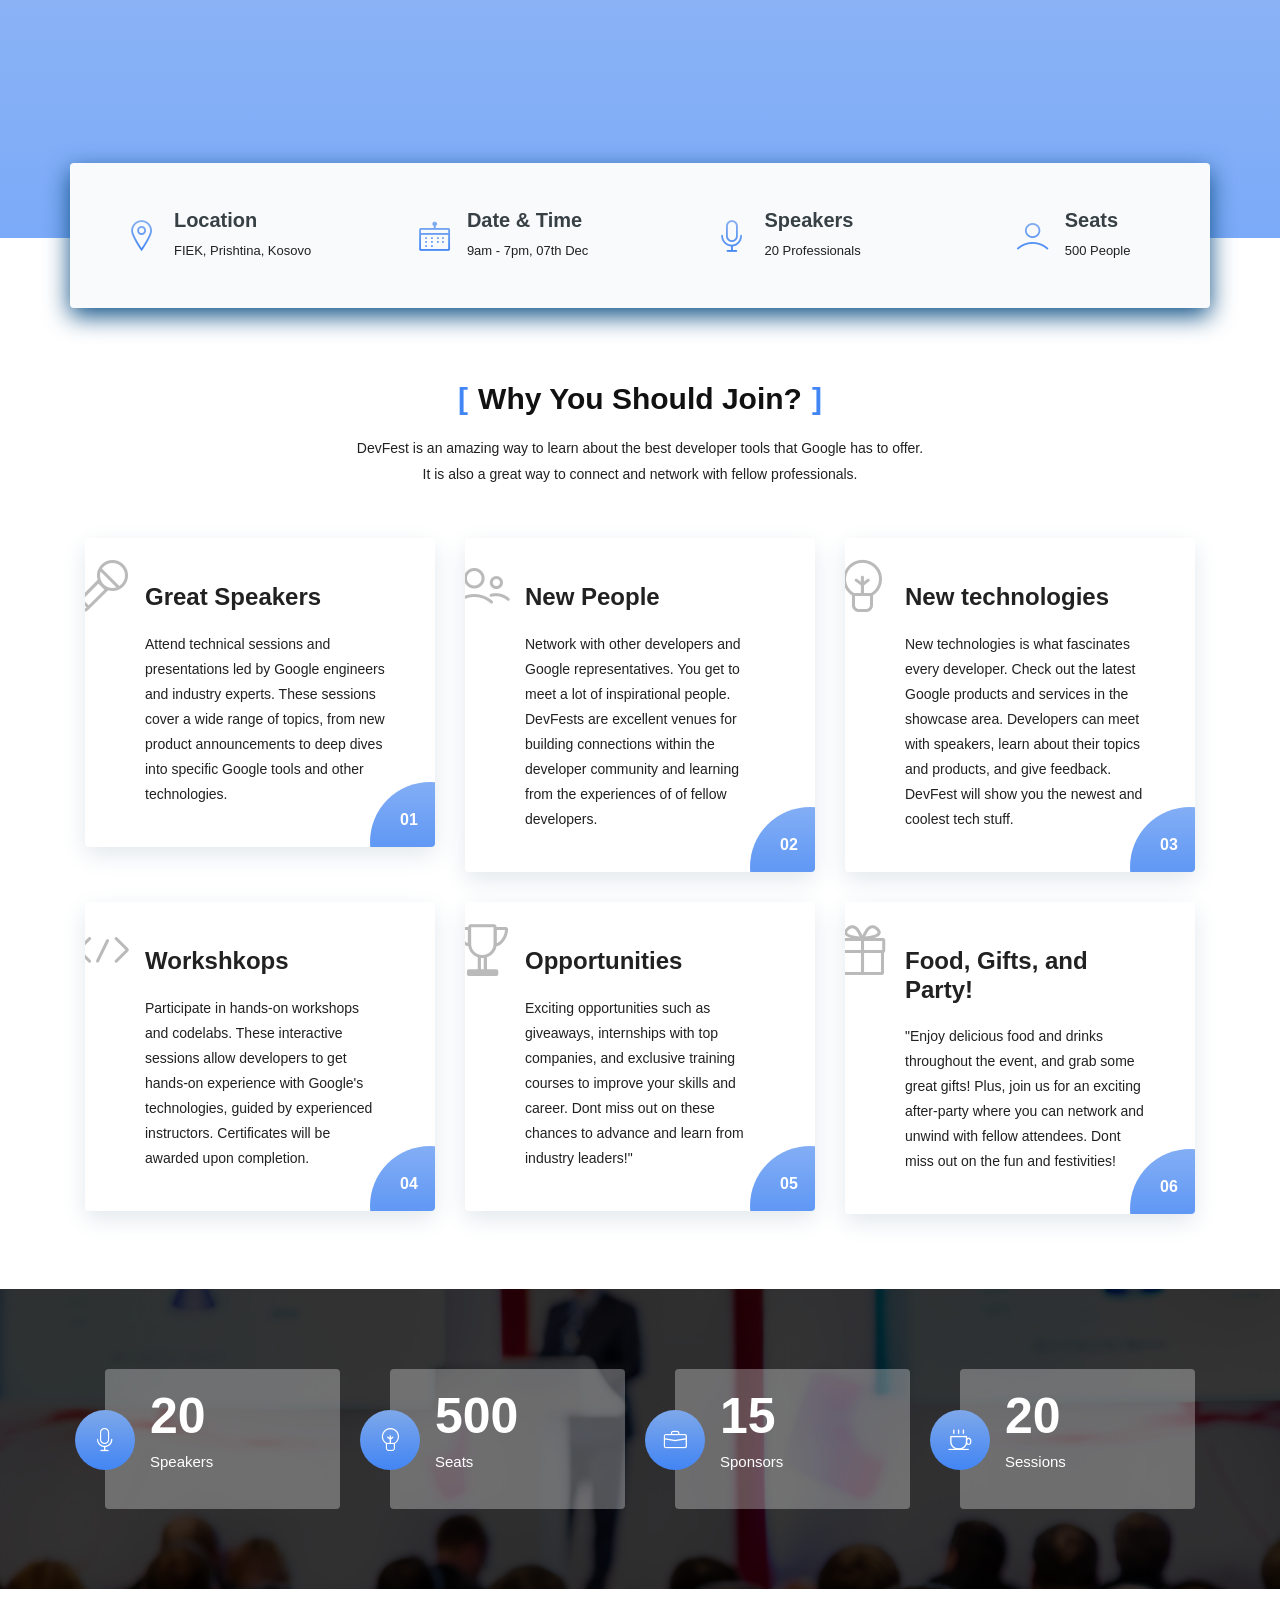
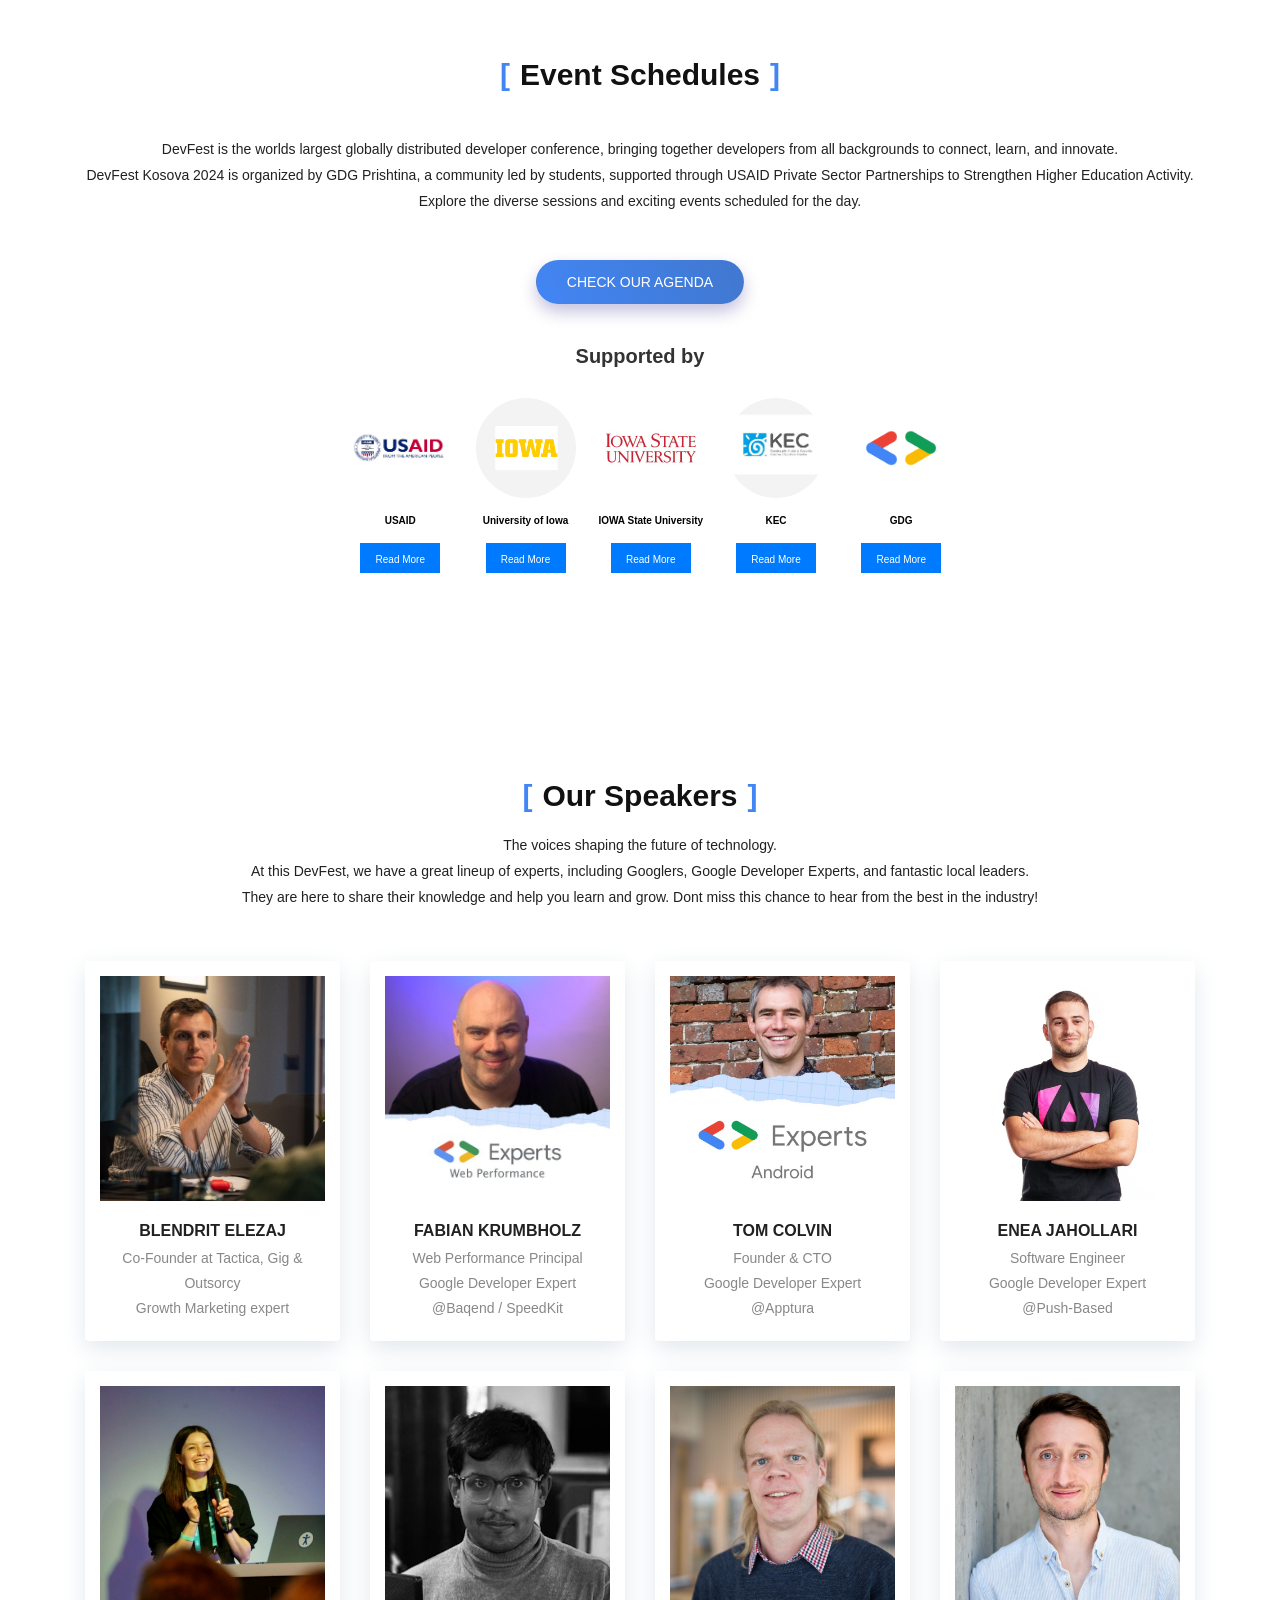
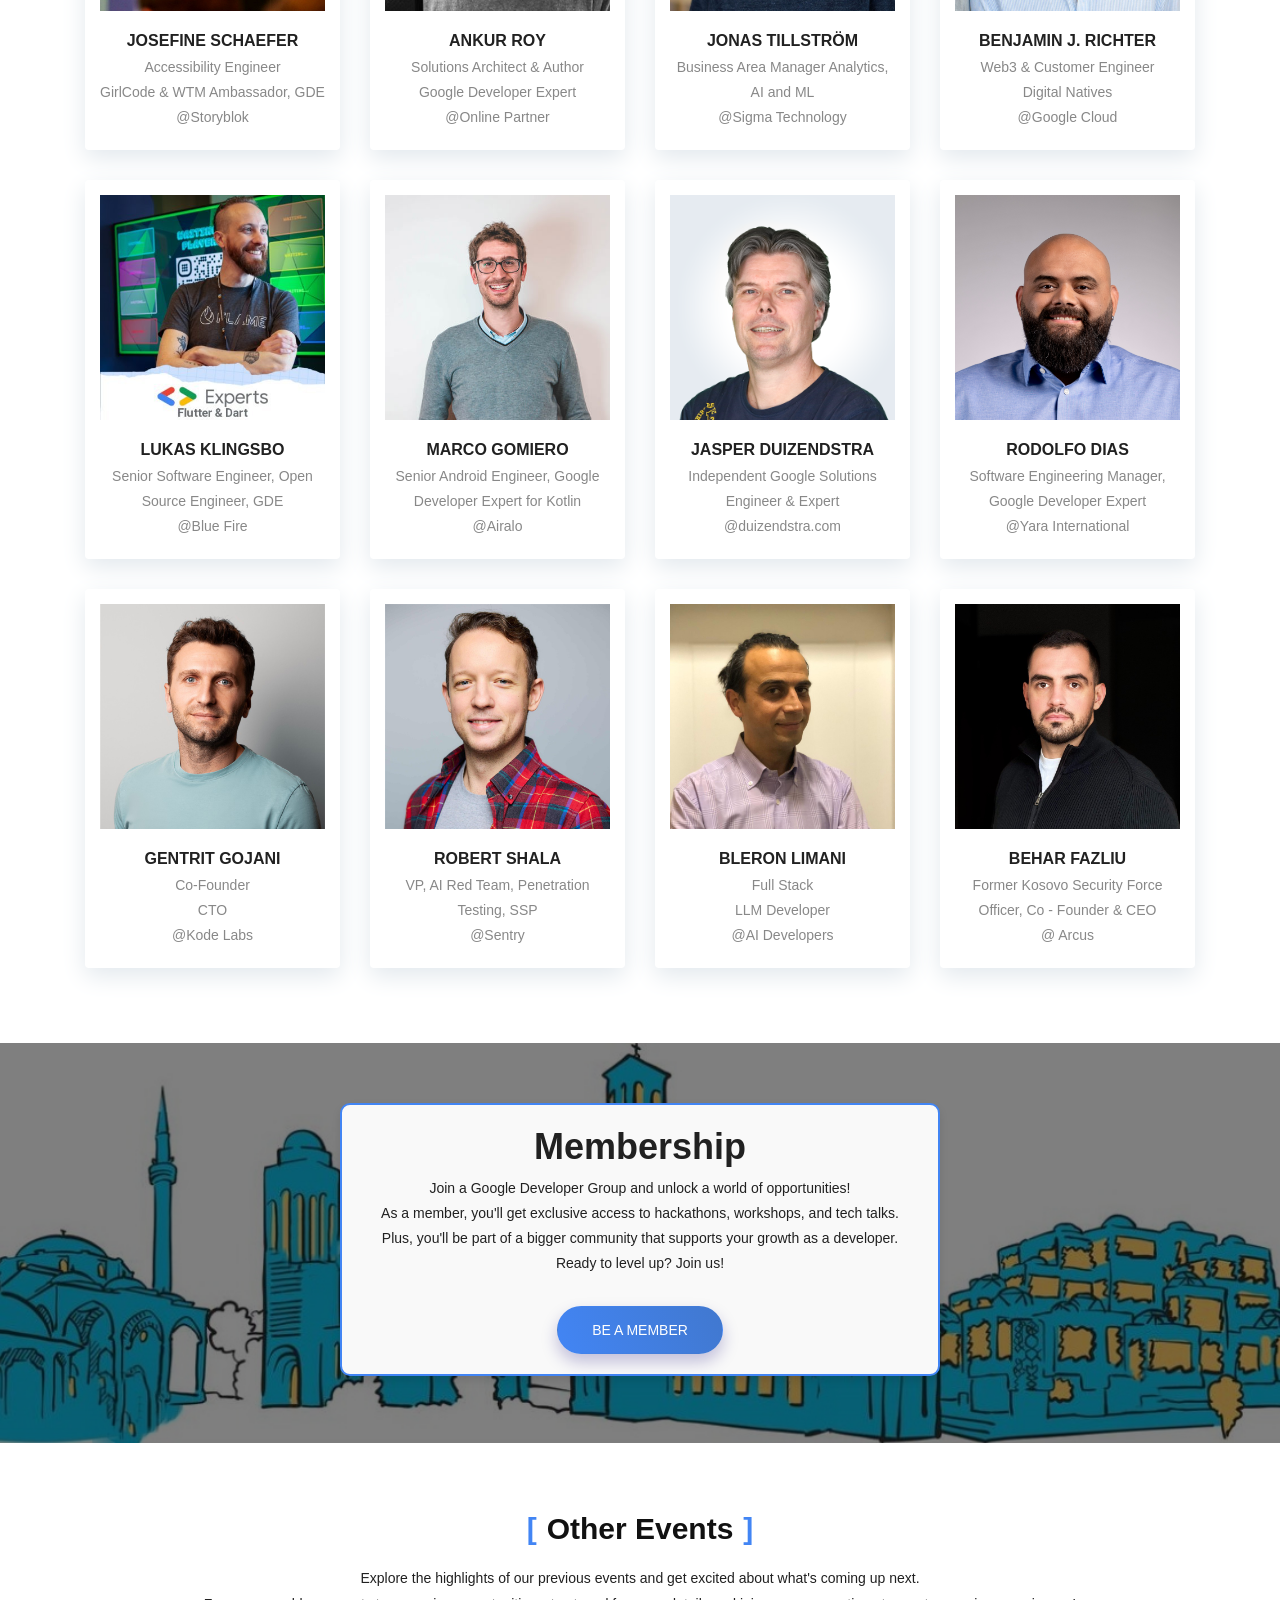
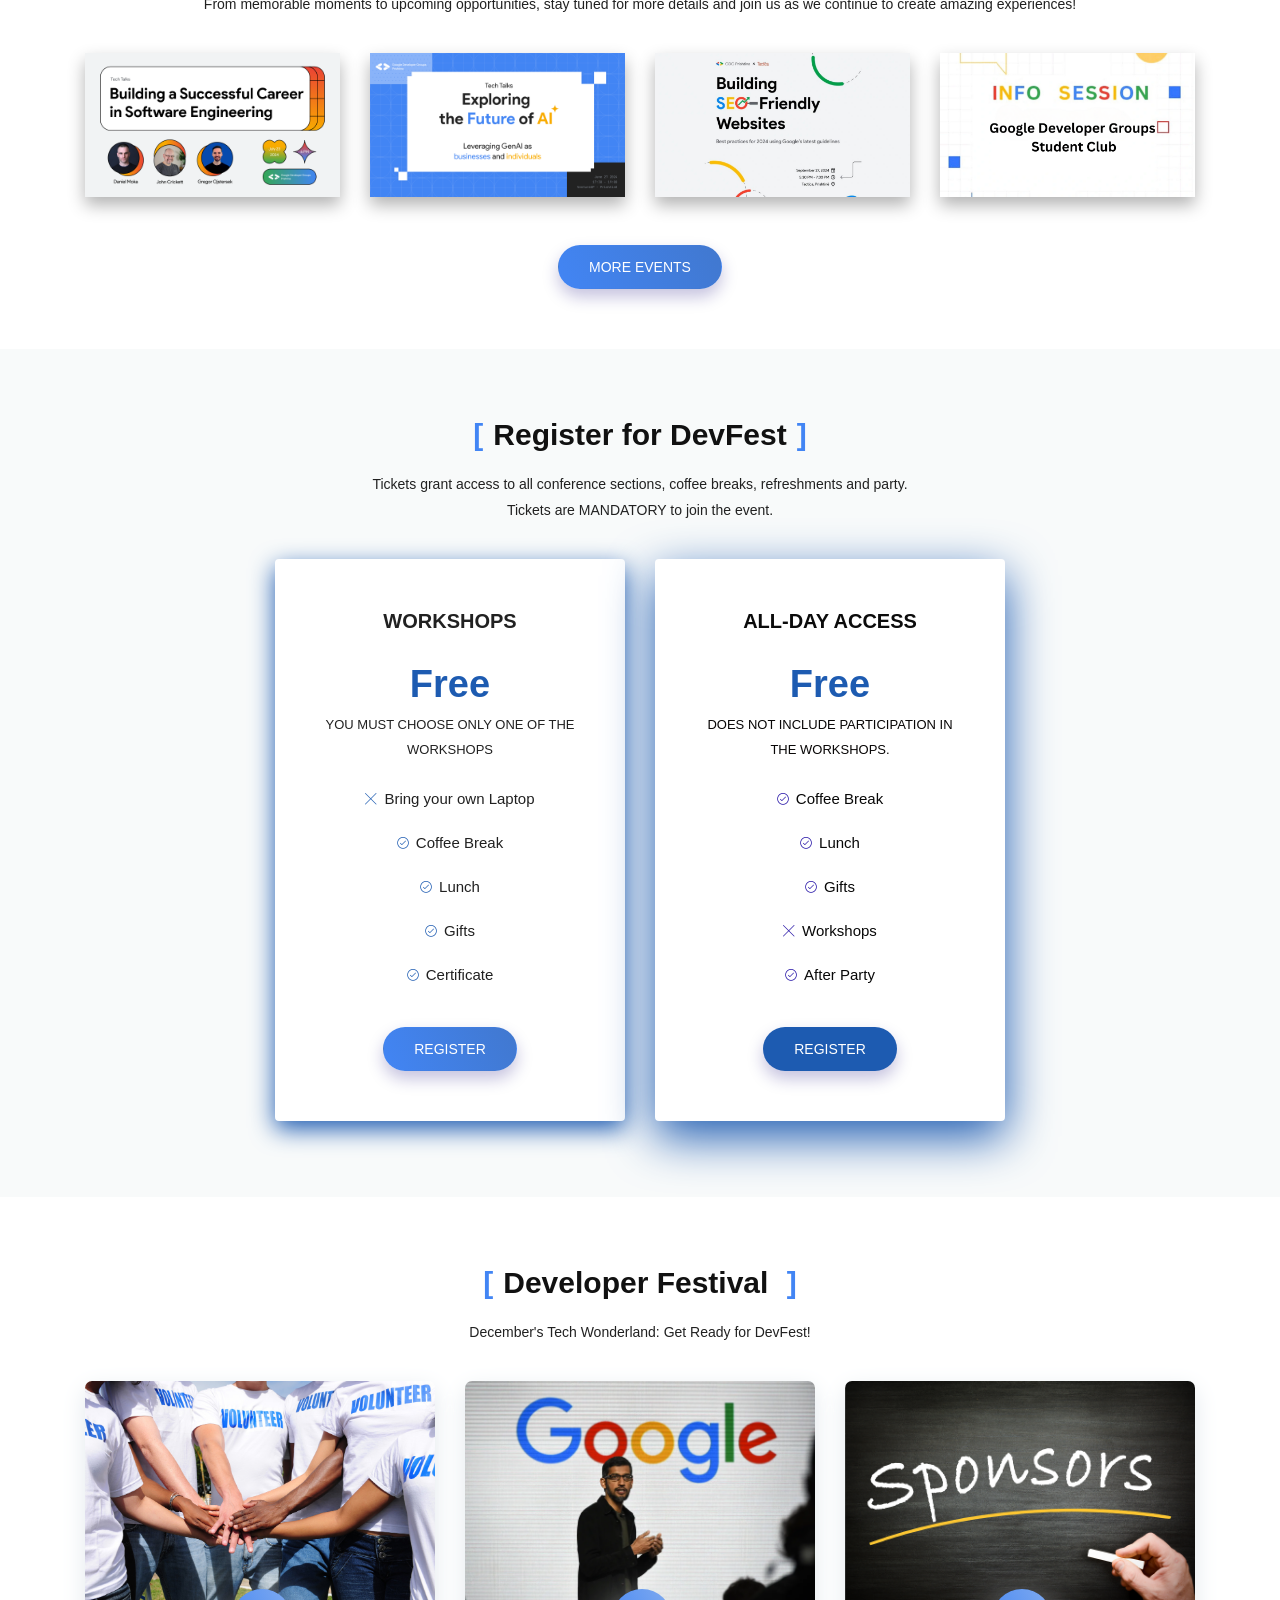
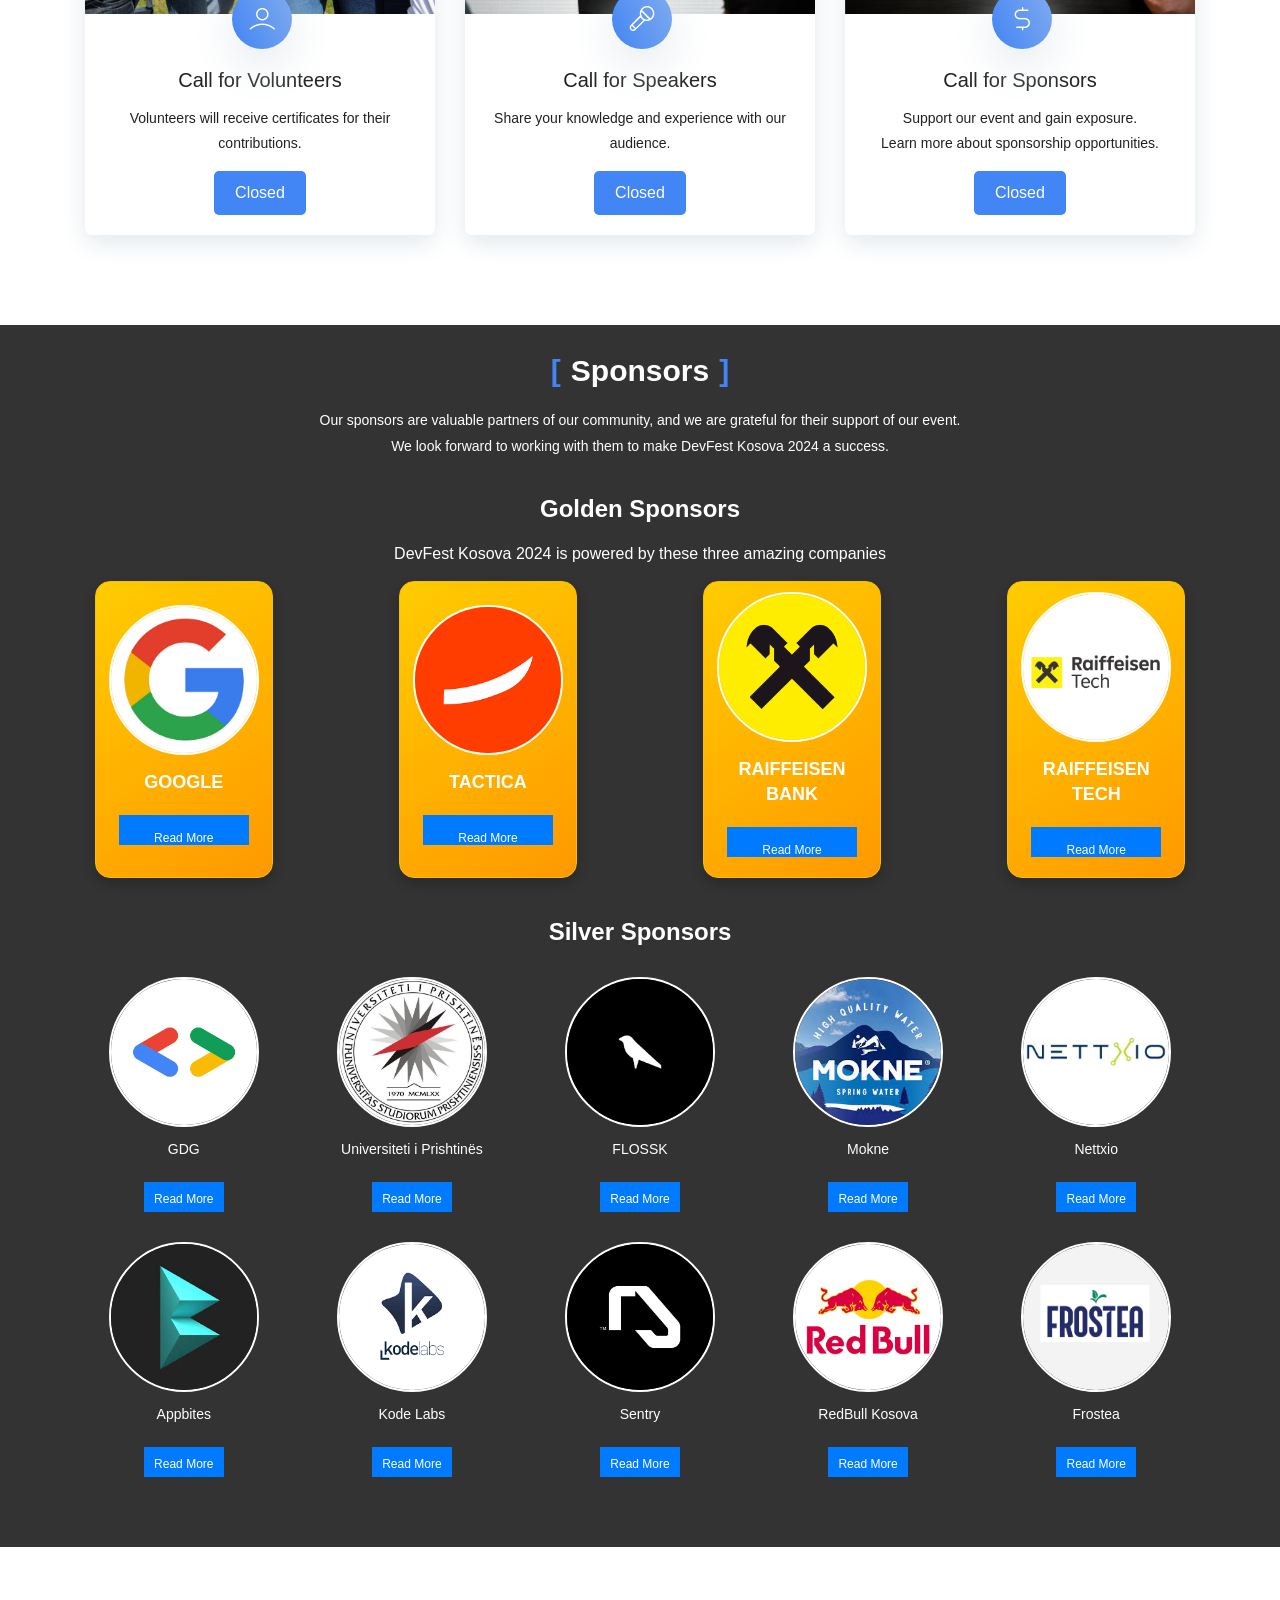
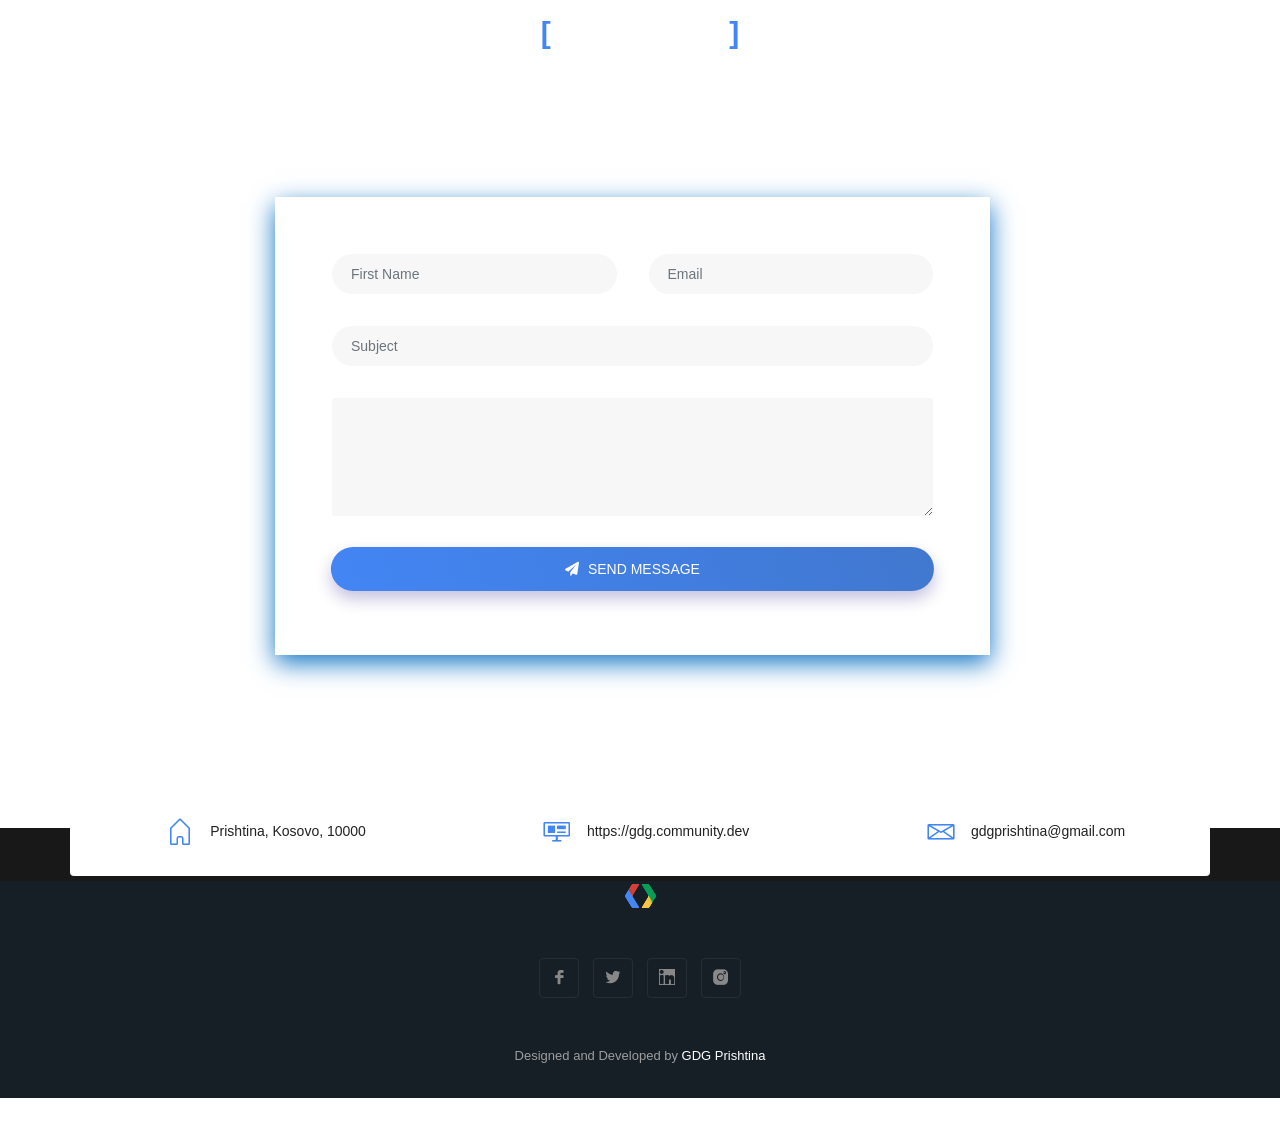
==== commit d7ca419f: "updated" ====
--- a/index.html
+++ b/index.html
@@ -450,7 +450,7 @@
         
                 <div class="sponsor-item">
                   <a href="#"><img src="assets/img/sponsors/Screenshot 2024-12-03 074232.png" alt="Sponsor 4"></a>
-                  <p class="sponsor-name">KEC</p>
+                  <p class="sponsor-name">KEC </p>
                   <a href="https://kec-ks.org/en/home/" class="read-more-button">Read More</a>
                 </div>
         
@@ -1125,8 +1125,15 @@
             <p class="sponsor-name">Raiffeisen Bank</p>
             <a href="https://www.raiffeisen-kosovo.com/" class="read-more-button">Read More</a>
           </div>
-        </div>
+        
        
+        <div class="sponsor-item golden-sponsor">
+          <a href="#"><img src="assets/img/sponsors/banka2.png" alt="Sponsor 5"></a>
+          <p class="sponsor-name">Raiffeisen Tech</p>
+          <a href="https://www.raiffeisen-tech.com/xk/en/home.html" class="read-more-button">Read More</a>
+        </div>
+      </div>
+
       </div>
     </div>
     
--- a/assets/css/main.css
+++ b/assets/css/main.css
@@ -1205,9 +1205,9 @@
 /* Golden Sponsors */
 #sponsors .golden-sponsor {
   background: linear-gradient(145deg, #ffcc00, #ff9900); /* Gradient background for golden effect */
-  border: 2px solid #f5c000; /* Gold border for emphasis */
+  border: 1px solid #f5c000; /* Gold border for emphasis */
   border-radius: 15px; /* Rounded corners for a smoother, modern look */
-  padding: 20px; /* Added padding for spacing inside */
+  padding: 10px; /* Added padding for spacing inside */
   box-shadow: 0 6px 12px rgba(0, 0, 0, 0.2); /* Soft shadow for a floating effect */
   transition: transform 0.3s ease, box-shadow 0.3s ease; /* Smooth hover transition */
   display: flex; /* Flexbox for positioning inside */
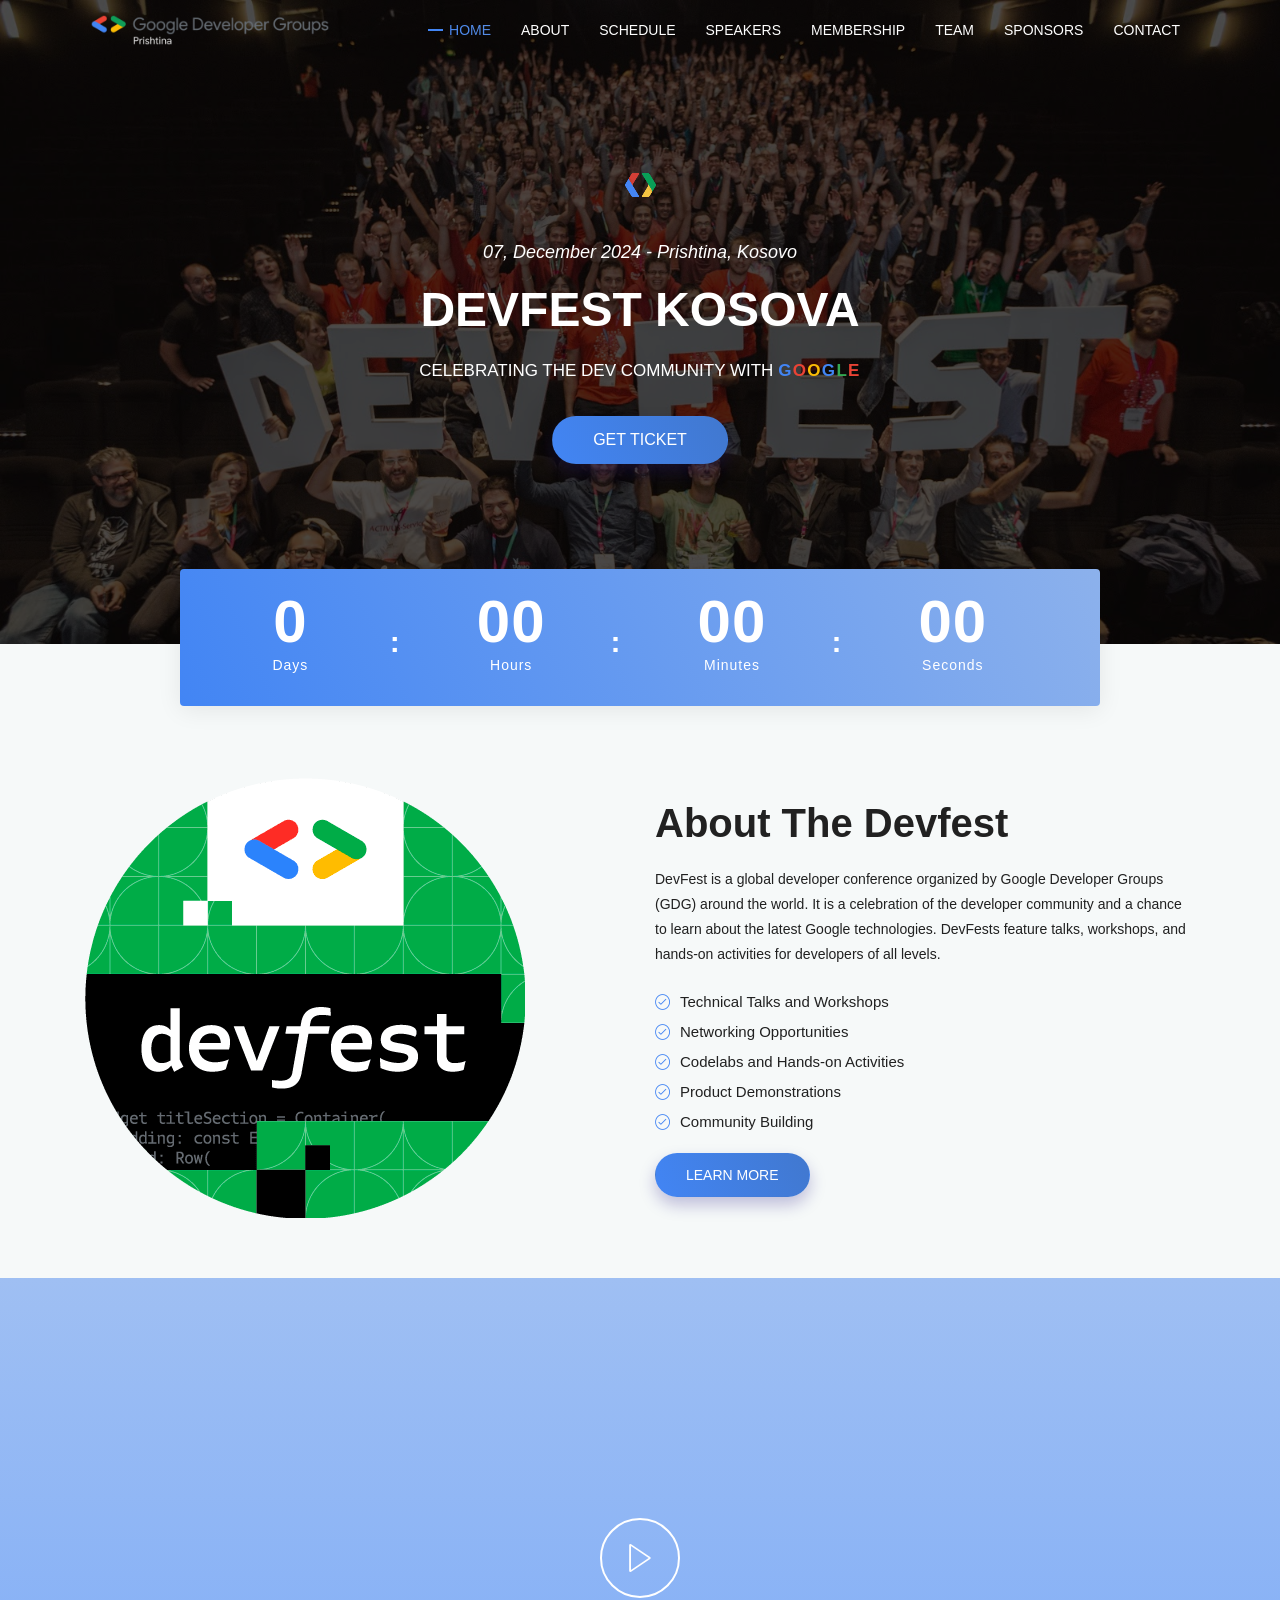
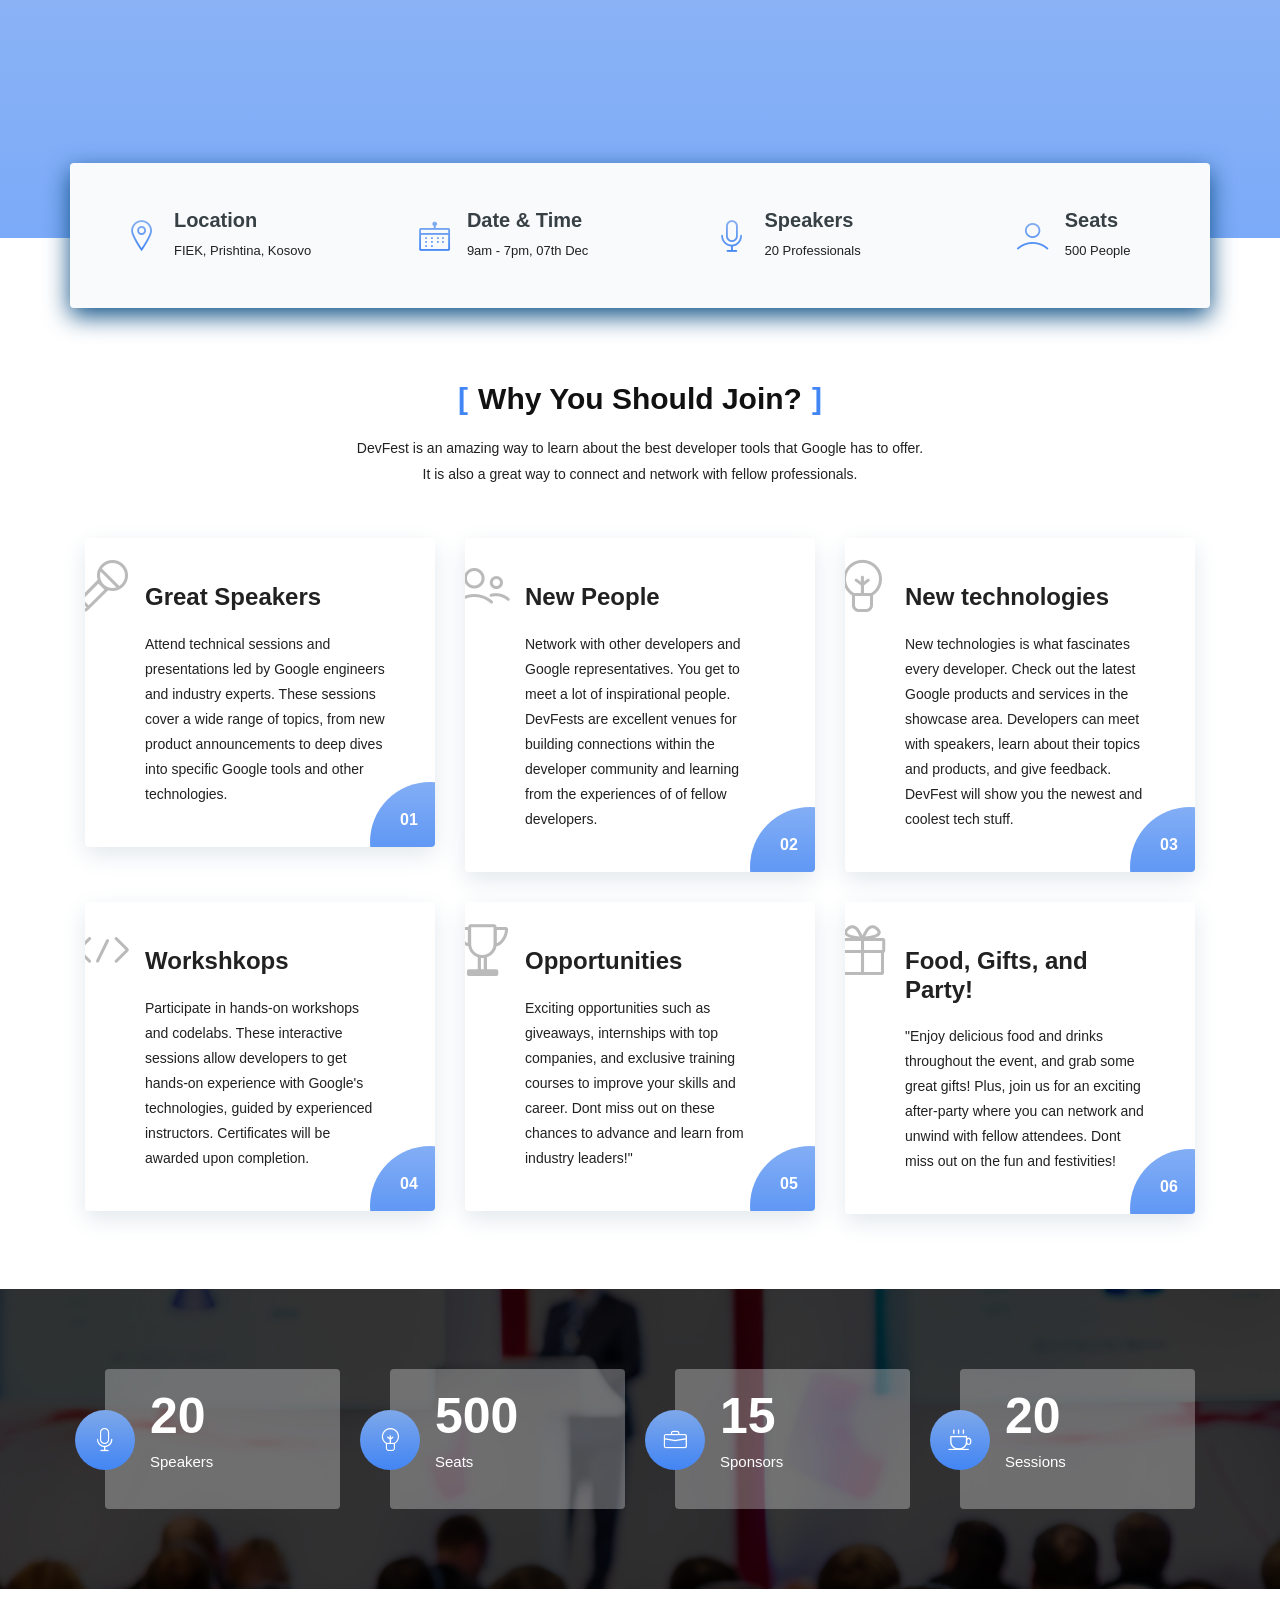
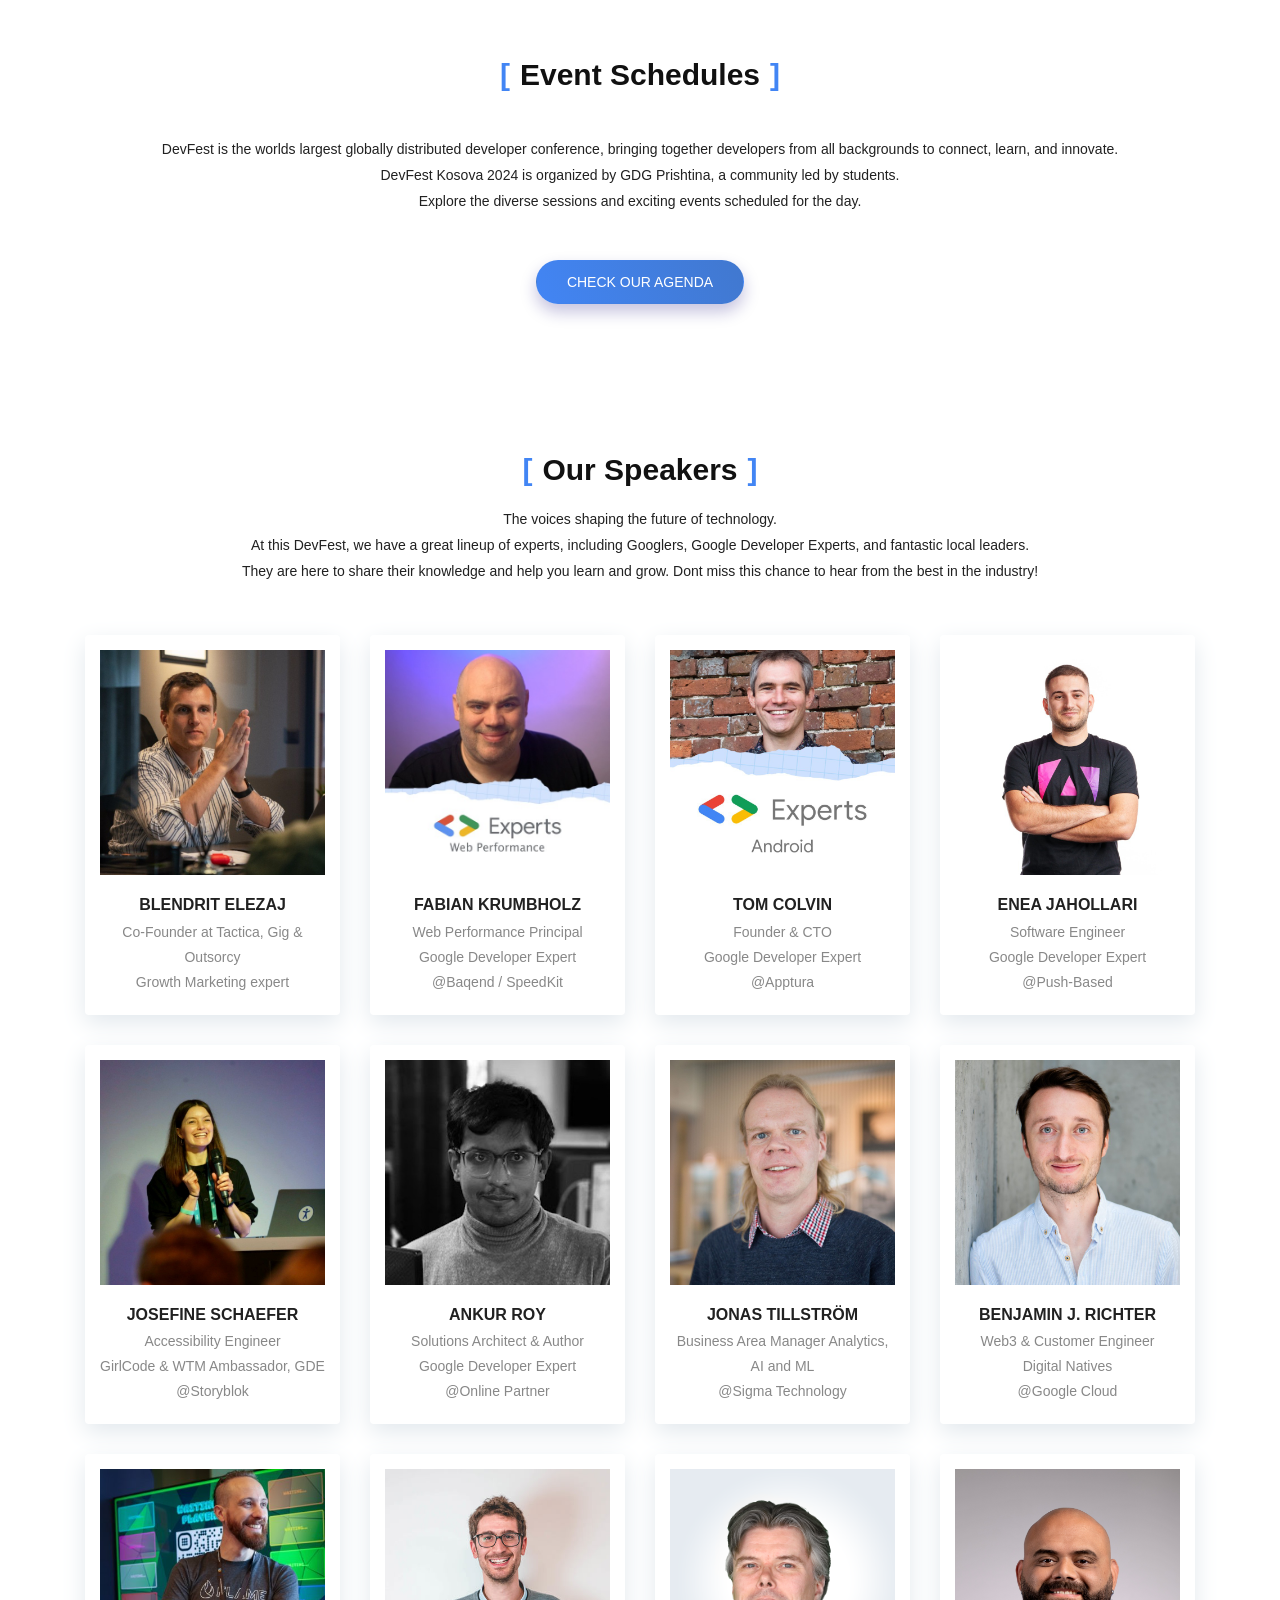
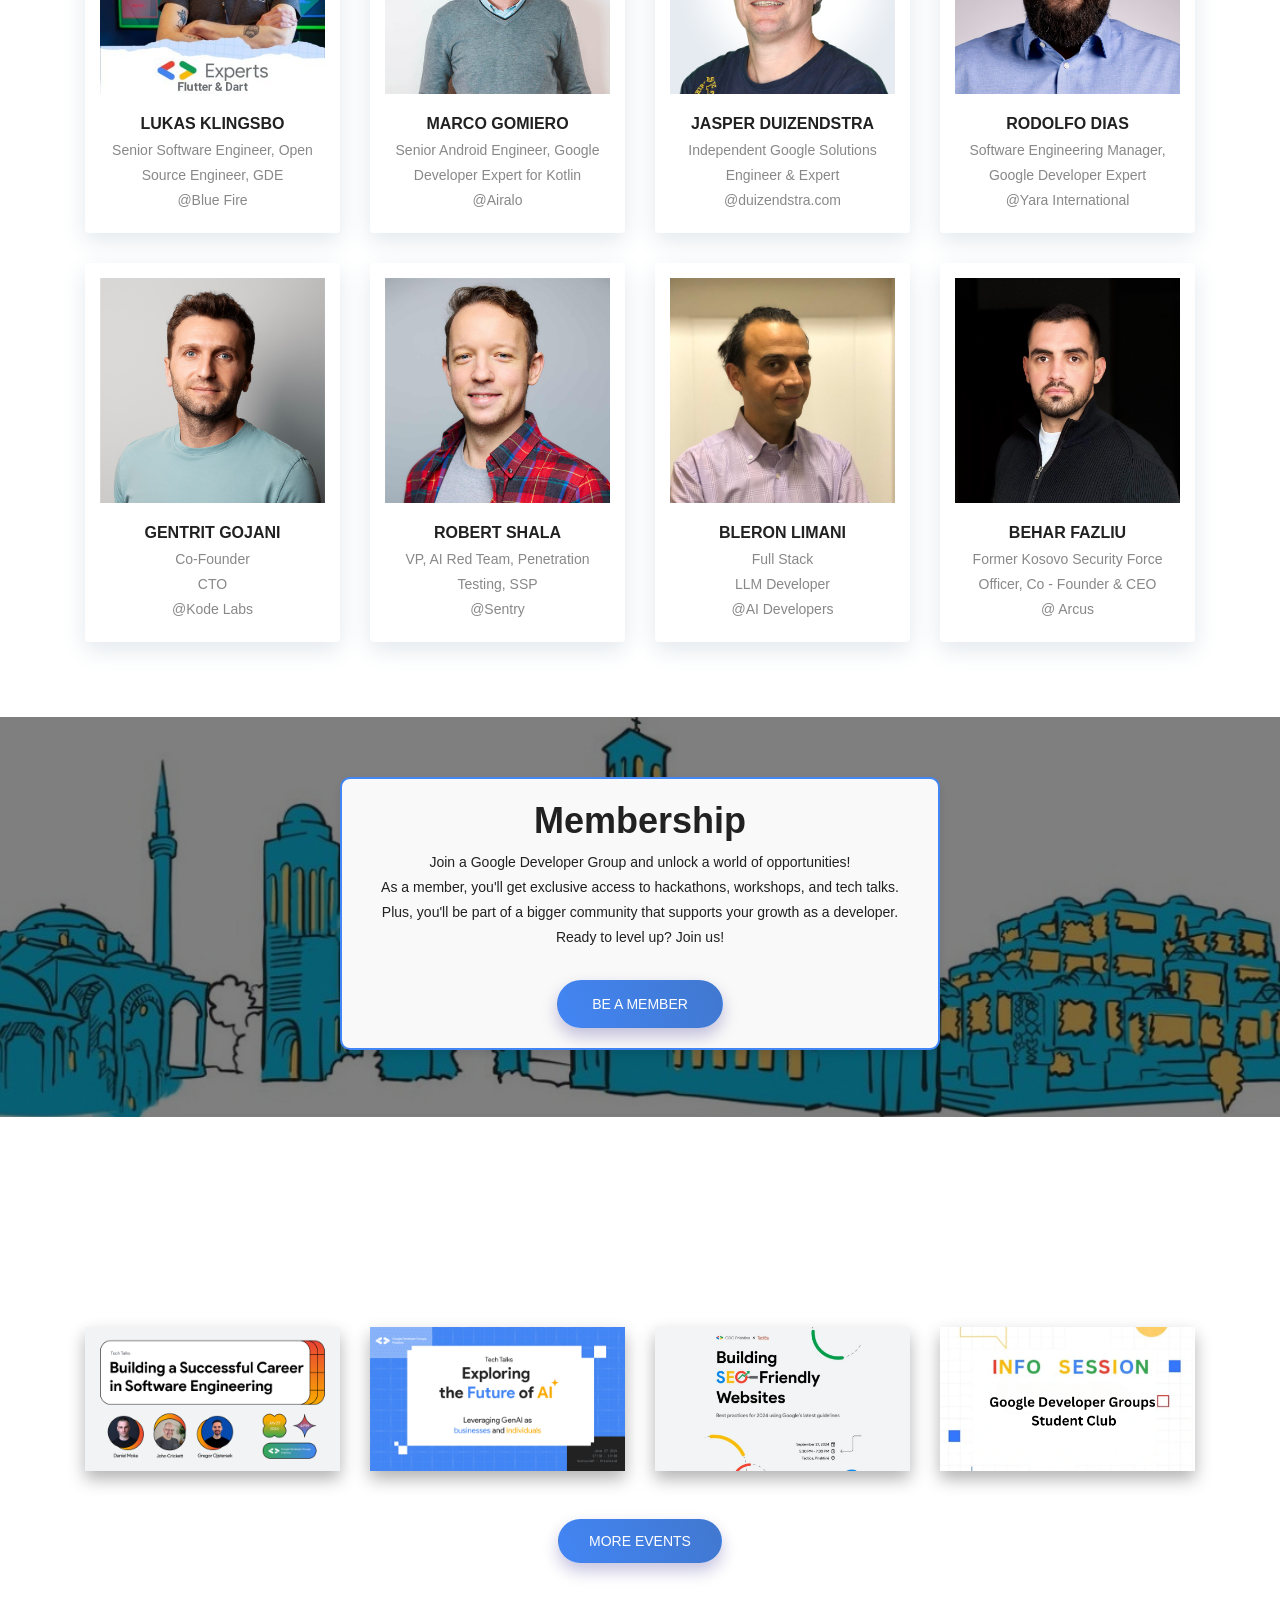
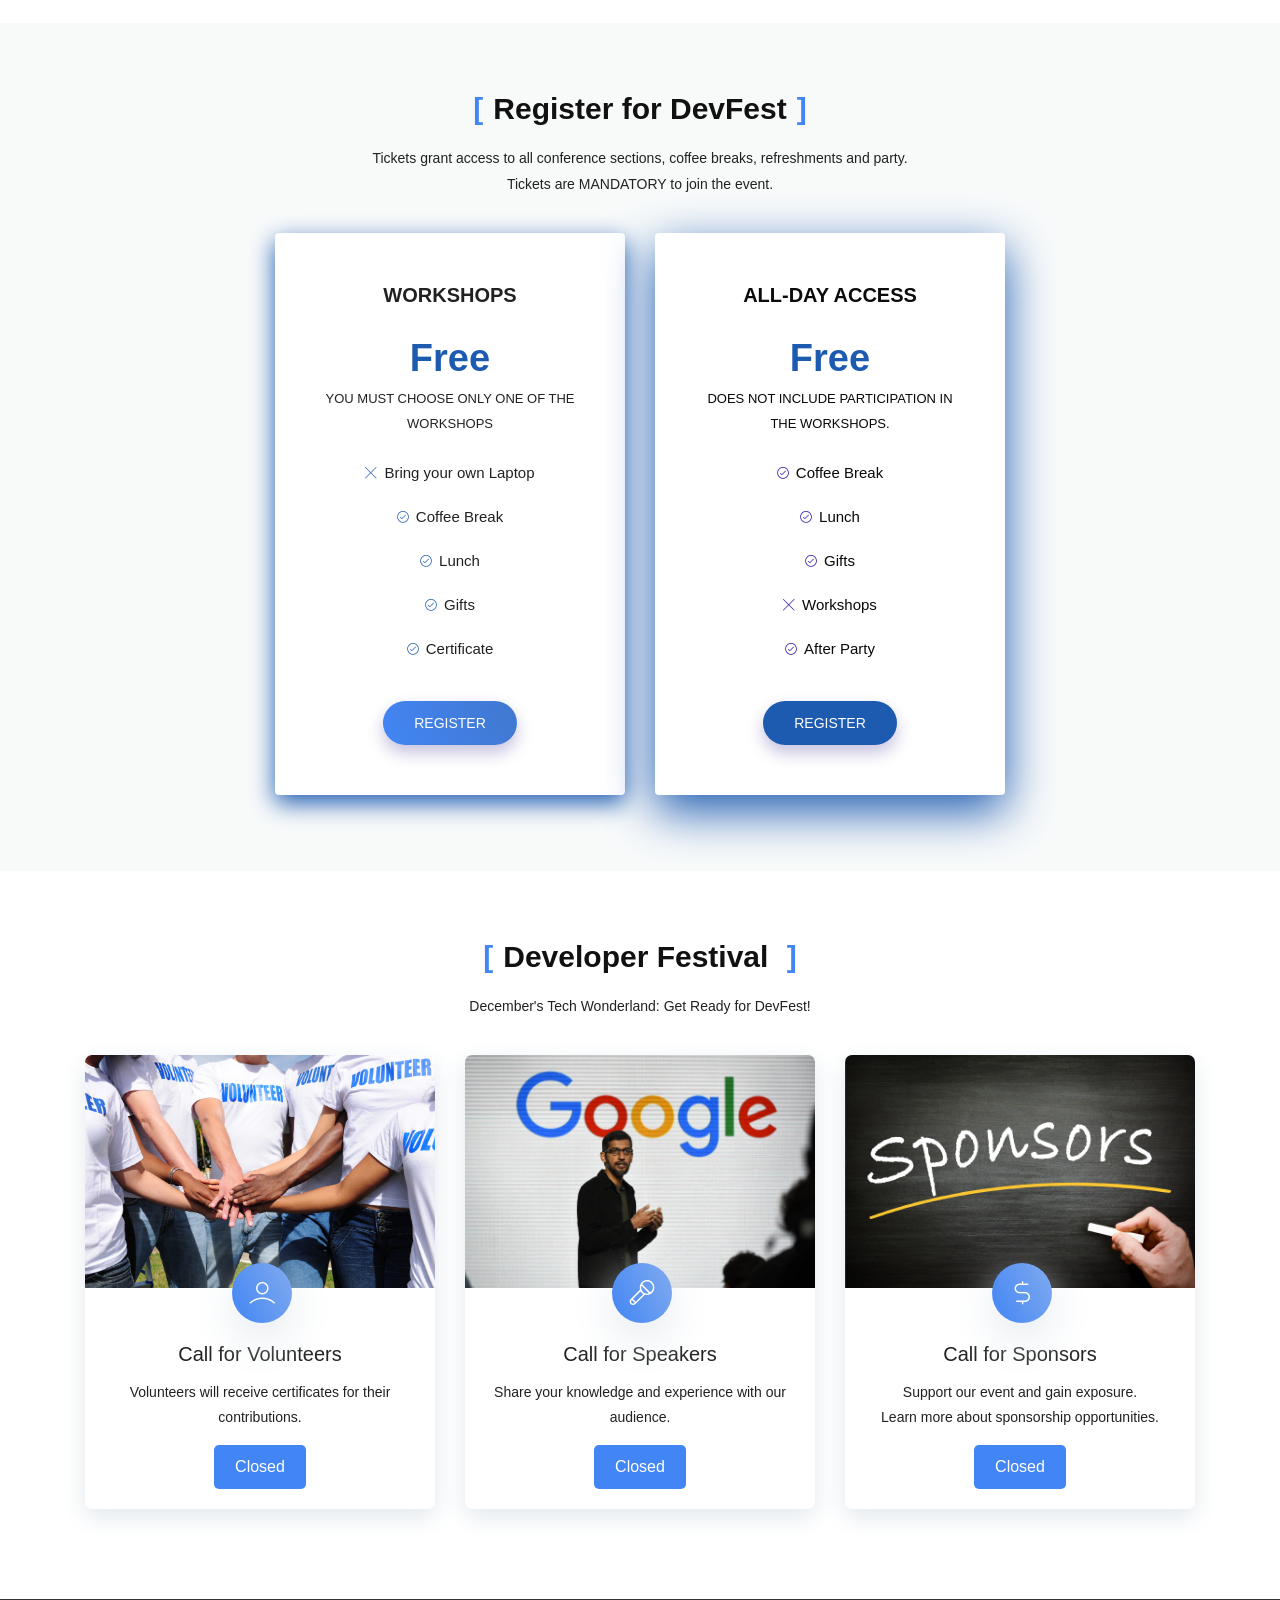
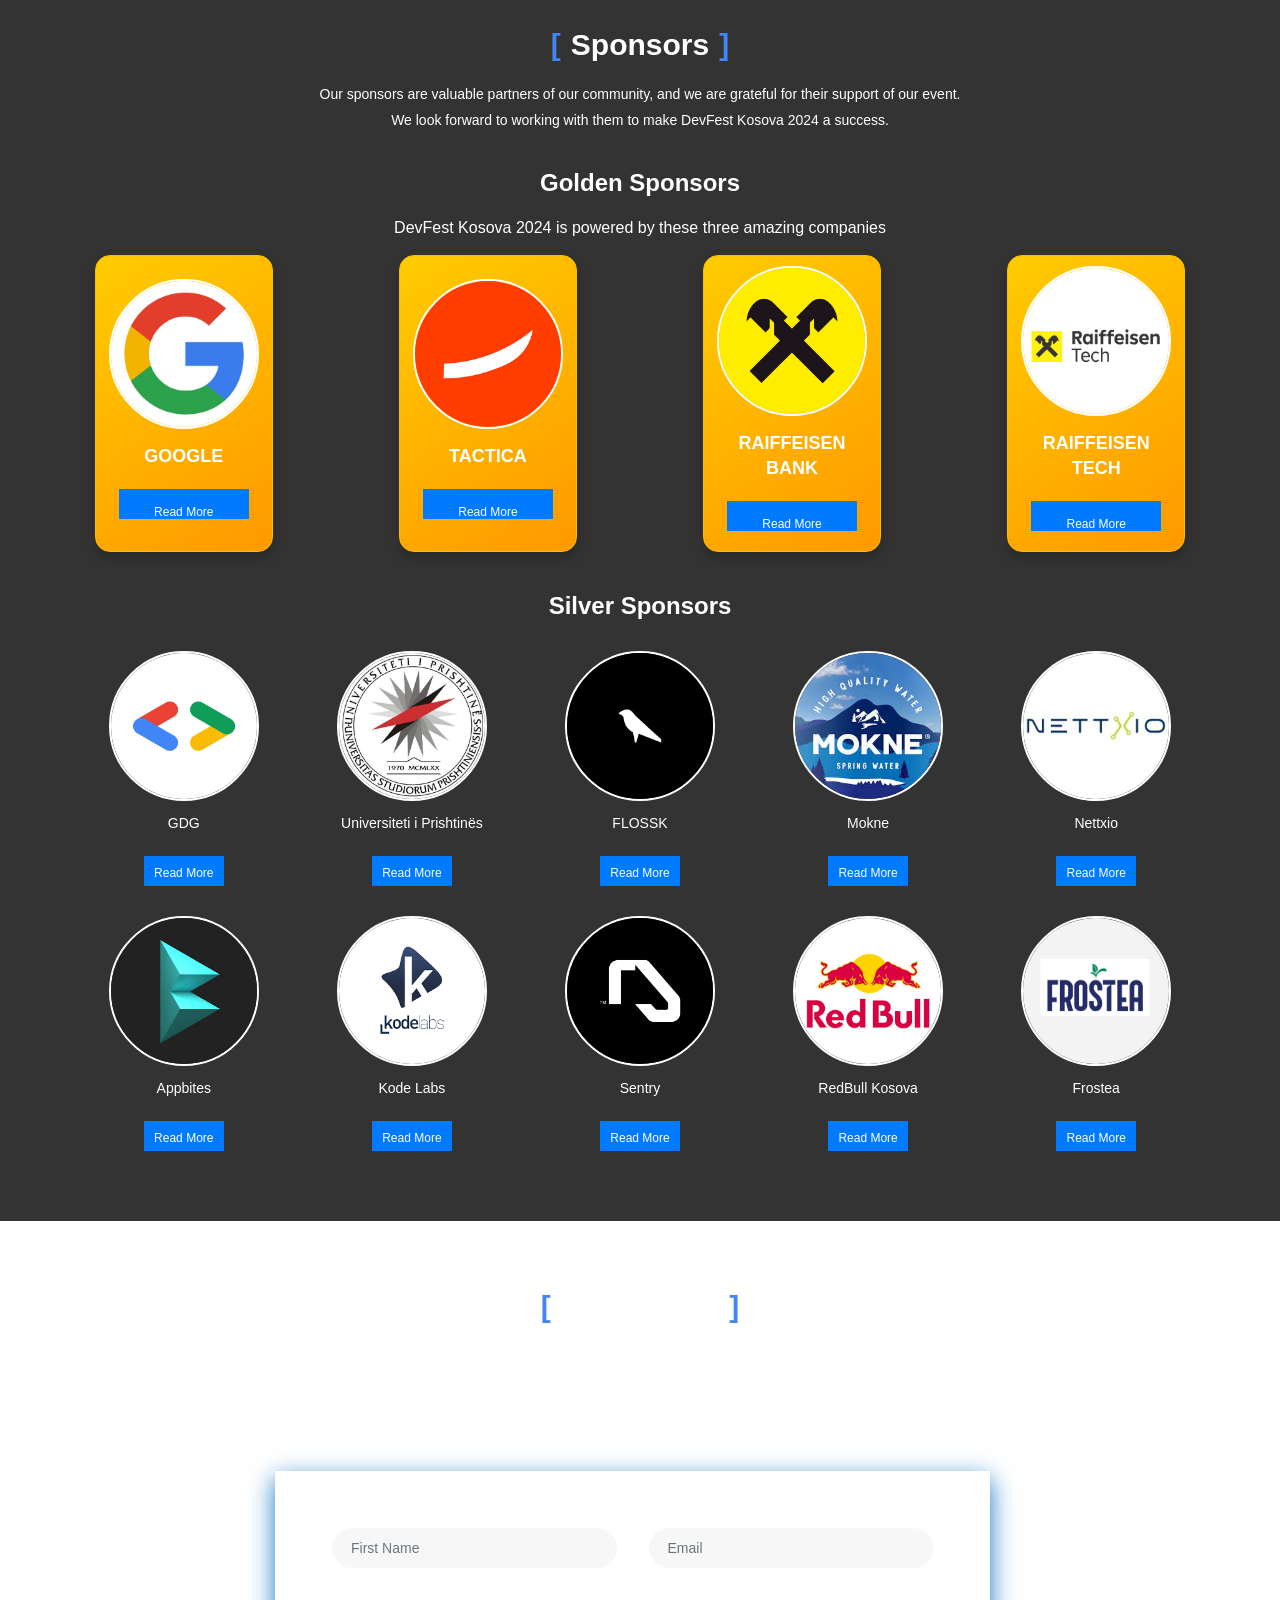
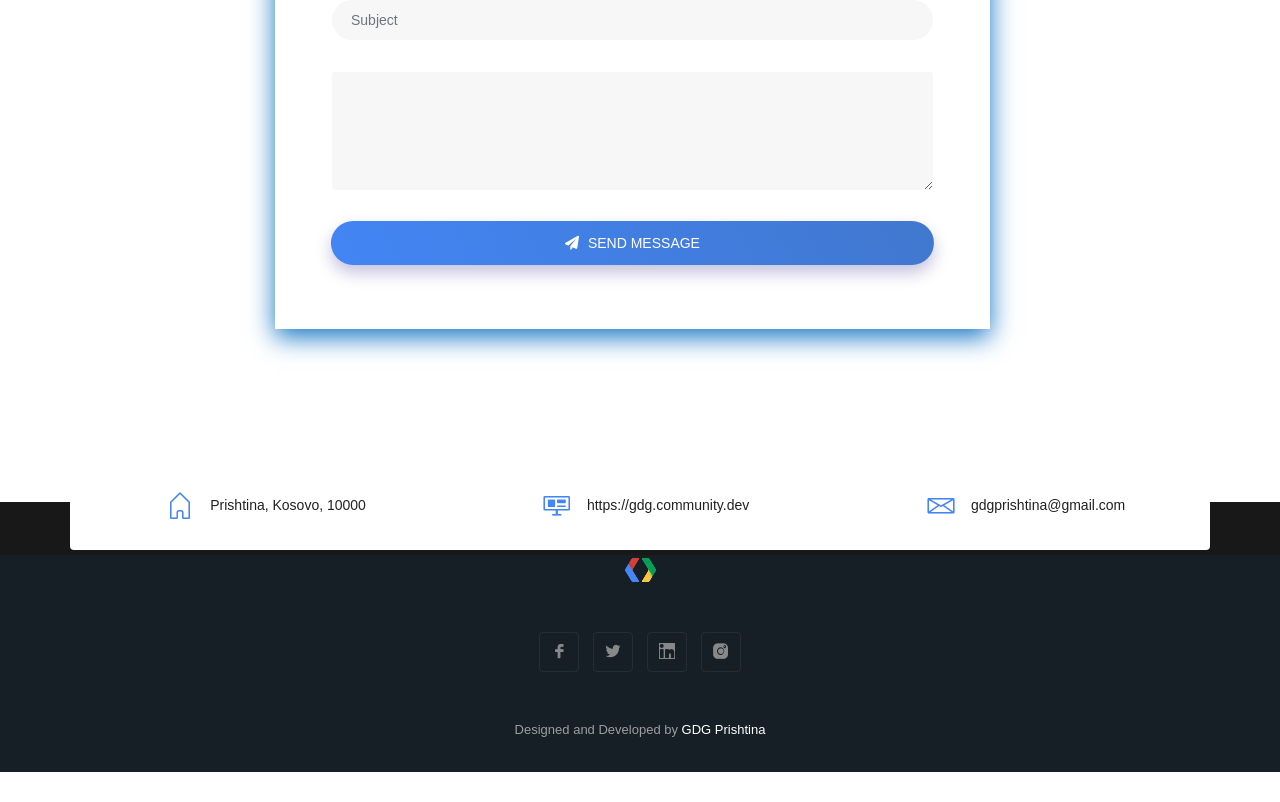
==== commit bc882ba3: "updated" ====
--- a/index.html
+++ b/index.html
@@ -417,49 +417,14 @@
 
               <br>
               <p class="wow fadeInDown" data-wow-delay="0.2s">DevFest is the worlds largest globally distributed developer conference, bringing together developers from all backgrounds to connect, learn, and innovate. 
-                 <br> DevFest Kosova 2024 is organized by GDG Prishtina, a community led by students, supported through USAID Private Sector Partnerships to Strengthen Higher Education Activity.
+                 <br> DevFest Kosova 2024 is organized by GDG Prishtina, a community led by students.
                <br>  Explore the diverse sessions and exciting events scheduled for the day.</p>
                  <a href="schedule.html" class="btn btn-common mt-30 wow fadeInUp" data-wow-delay="0.3s">Check our Agenda</a>
             </div>
           </div>
         </div>
 
-        <section id="sponsors1" class="section-padding"> 
-          <!-- Supported by USAID Section -->
-          <div class="row mb-30 text-center wow fadeInDown" data-wow-delay="0.3s">
-            <div class="col-12">
-              <h3 class="sponsor-category-title">Supported by</h3>
-              <div class="sponsors-logo text-center">
-                <div class="sponsor-item">
-                  <a href="#"><img src="assets/img/sponsors/Untitled design (11).png" alt="Sponsor 4"></a>
-                  <p class="sponsor-name">USAID</p>
-                  <a href="https://www.usaid.gov/kosovo" class="read-more-button">Read More</a>
-                </div>
         
-                <div class="sponsor-item">
-                  <a href="#"><img src="assets/img/sponsors/Screenshot 2024-12-03 074210.png" alt="Sponsor 4"></a>
-                  <p class="sponsor-name">University of Iowa</p>
-                  <a href="https://uiowa.edu/" class="read-more-button">Read More</a>
-                </div>
-        
-                <div class="sponsor-item">
-                  <a href="#"><img src="assets/img/sponsors/iowa3.jpg" alt="Sponsor 4"></a>
-                  <p class="sponsor-name">IOWA State University</p>
-                  <a href="https://www.iastate.edu/" class="read-more-button">Read More</a>
-                </div>
-        
-                <div class="sponsor-item">
-                  <a href="#"><img src="assets/img/sponsors/Screenshot 2024-12-03 074232.png" alt="Sponsor 4"></a>
-                  <p class="sponsor-name">KEC </p>
-                  <a href="https://kec-ks.org/en/home/" class="read-more-button">Read More</a>
-                </div>
-        
-                <div class="sponsor-item">
-                  <a href="#"><img src="assets/img/sponsors/gdg.jpg" alt="Sponsor 4"></a>
-                  <p class="sponsor-name">GDG</p>
-                  <a href="https://gdg.community.dev/" class="read-more-button">Read More</a>
-                </div>
-              </div>
             </div>
           </div>
         </section>
